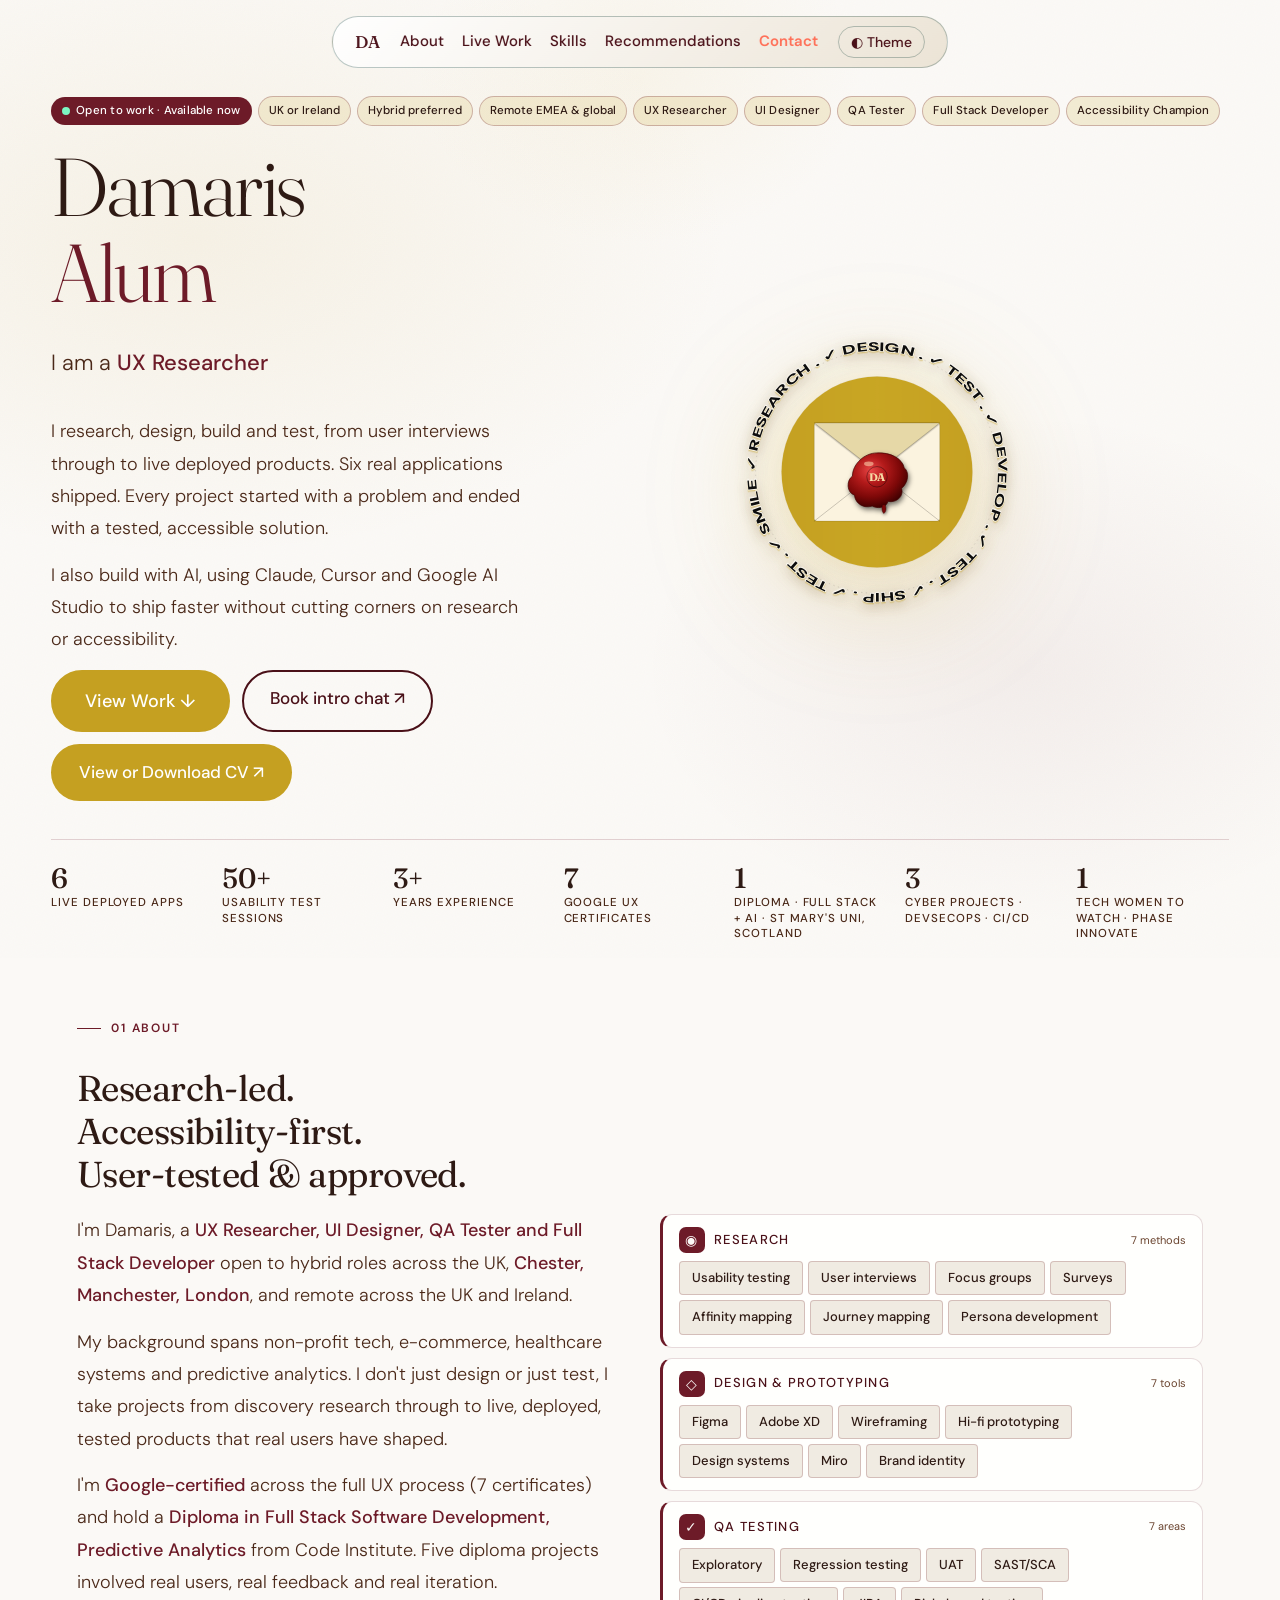
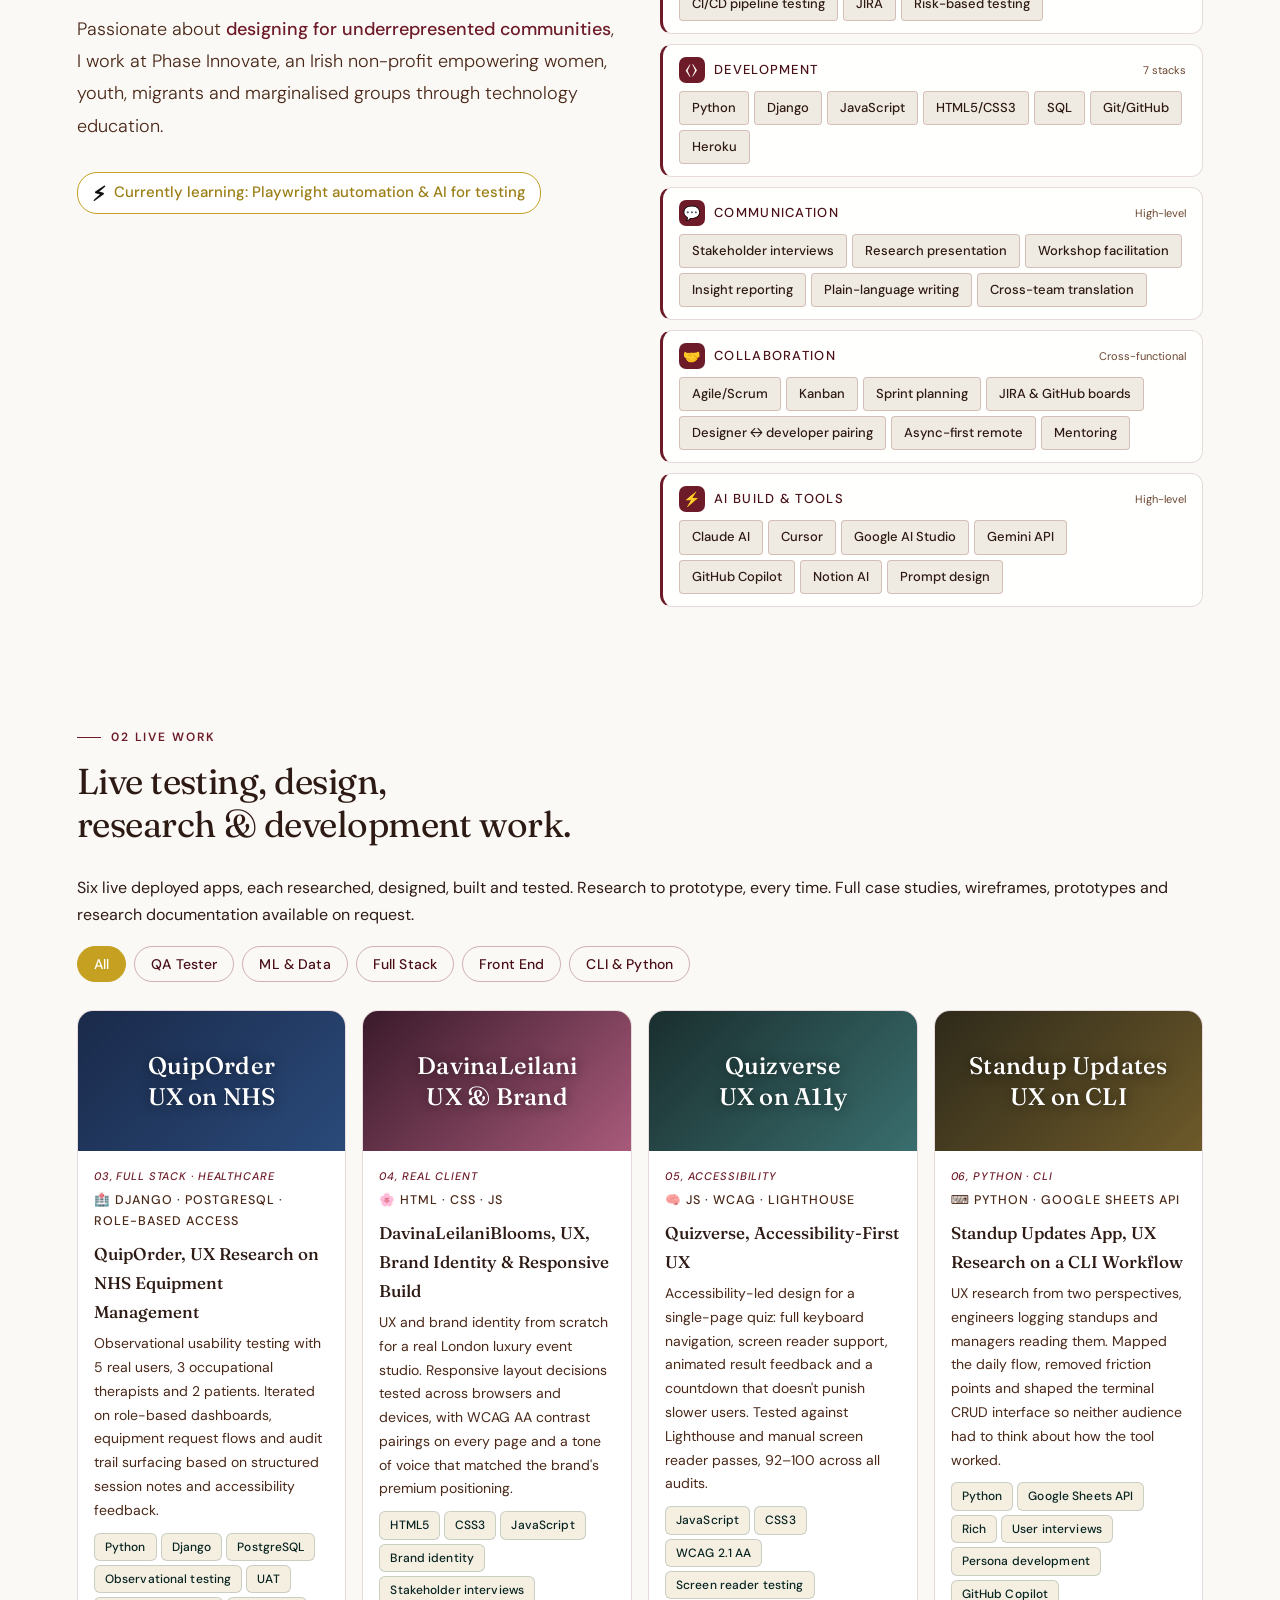
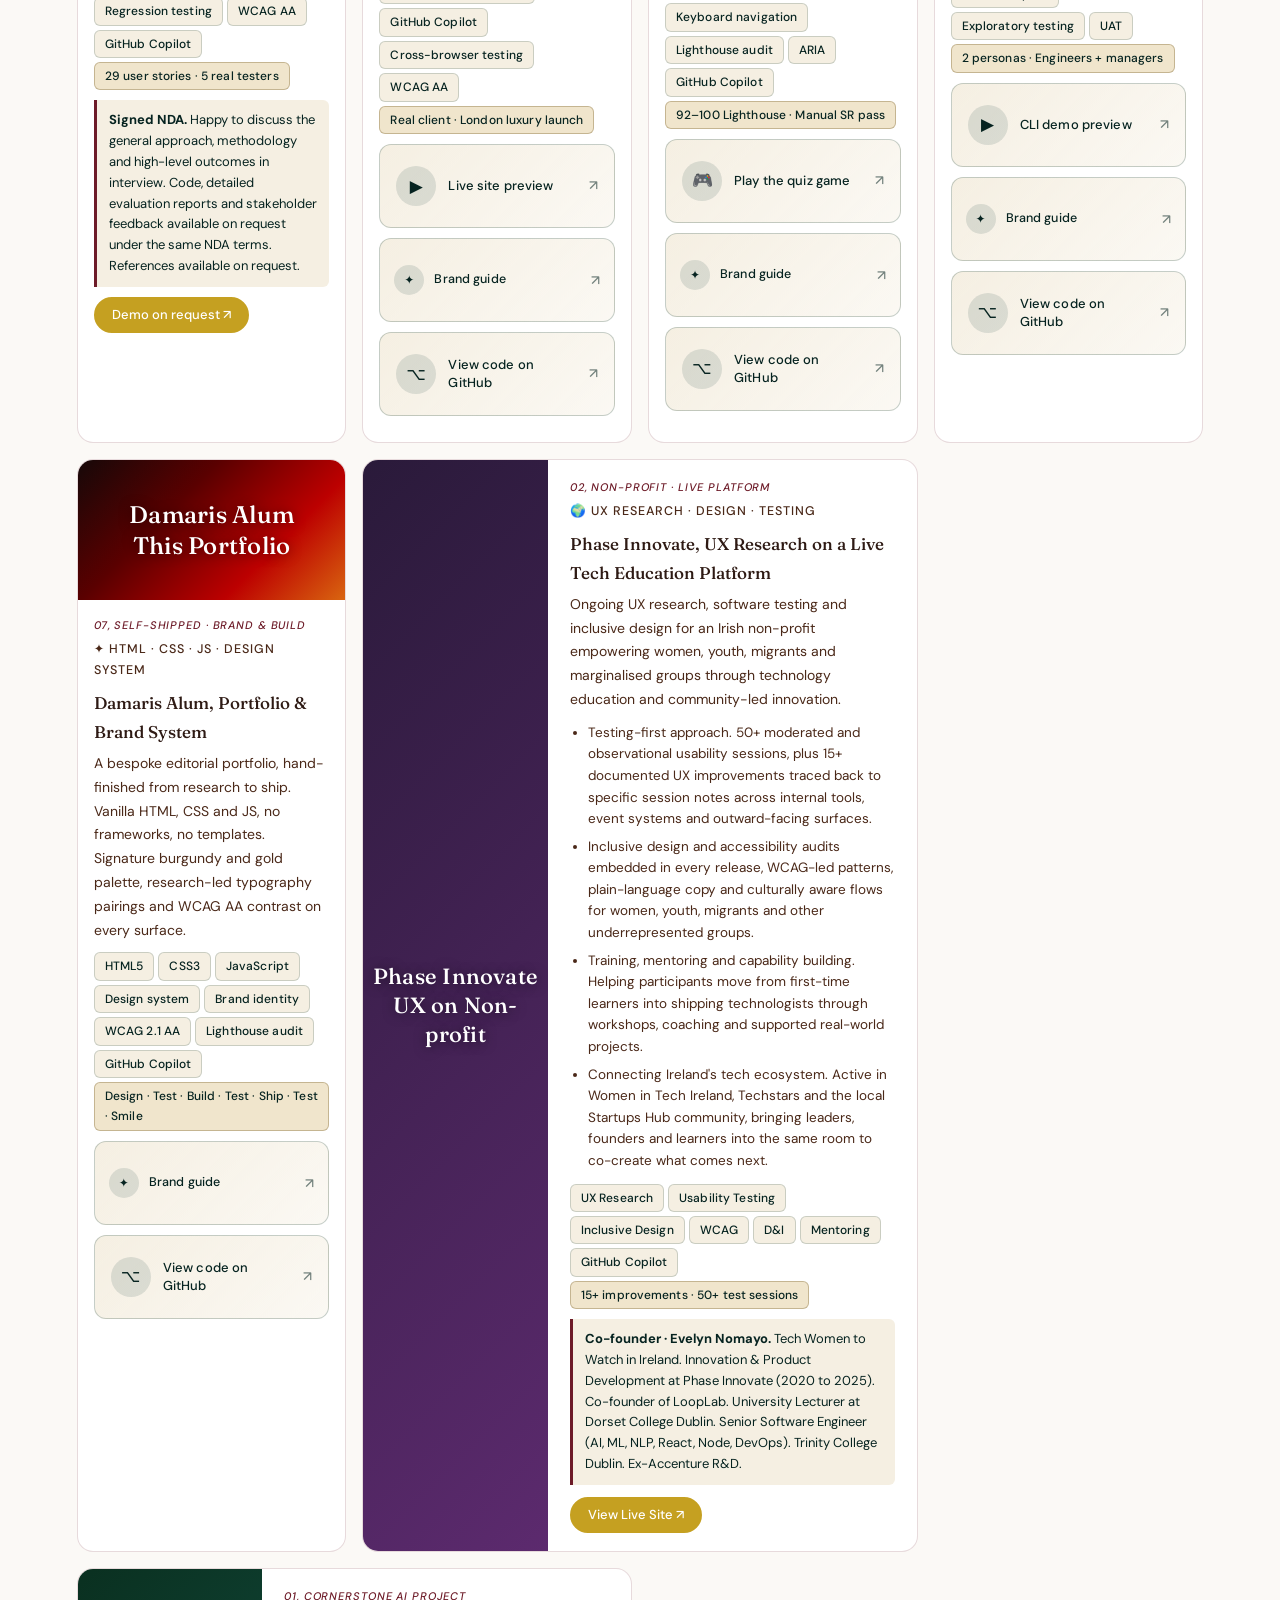
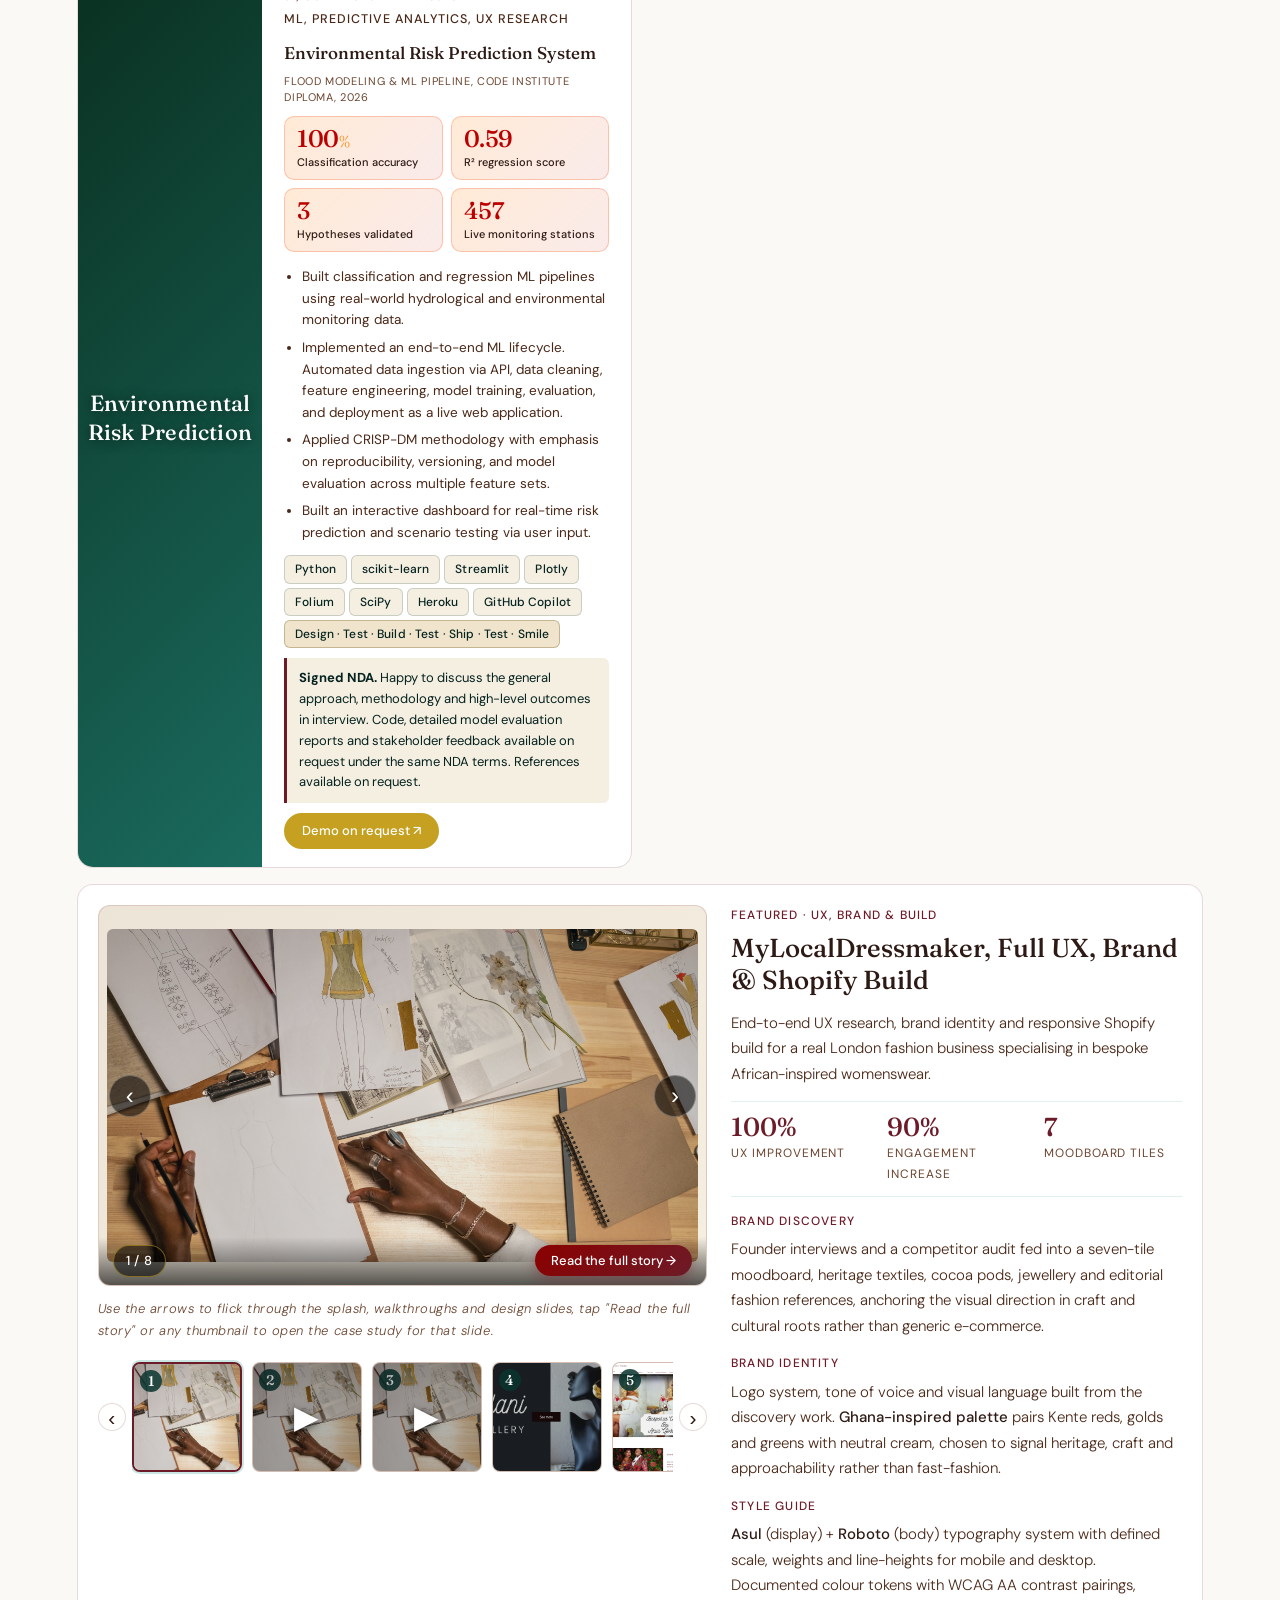
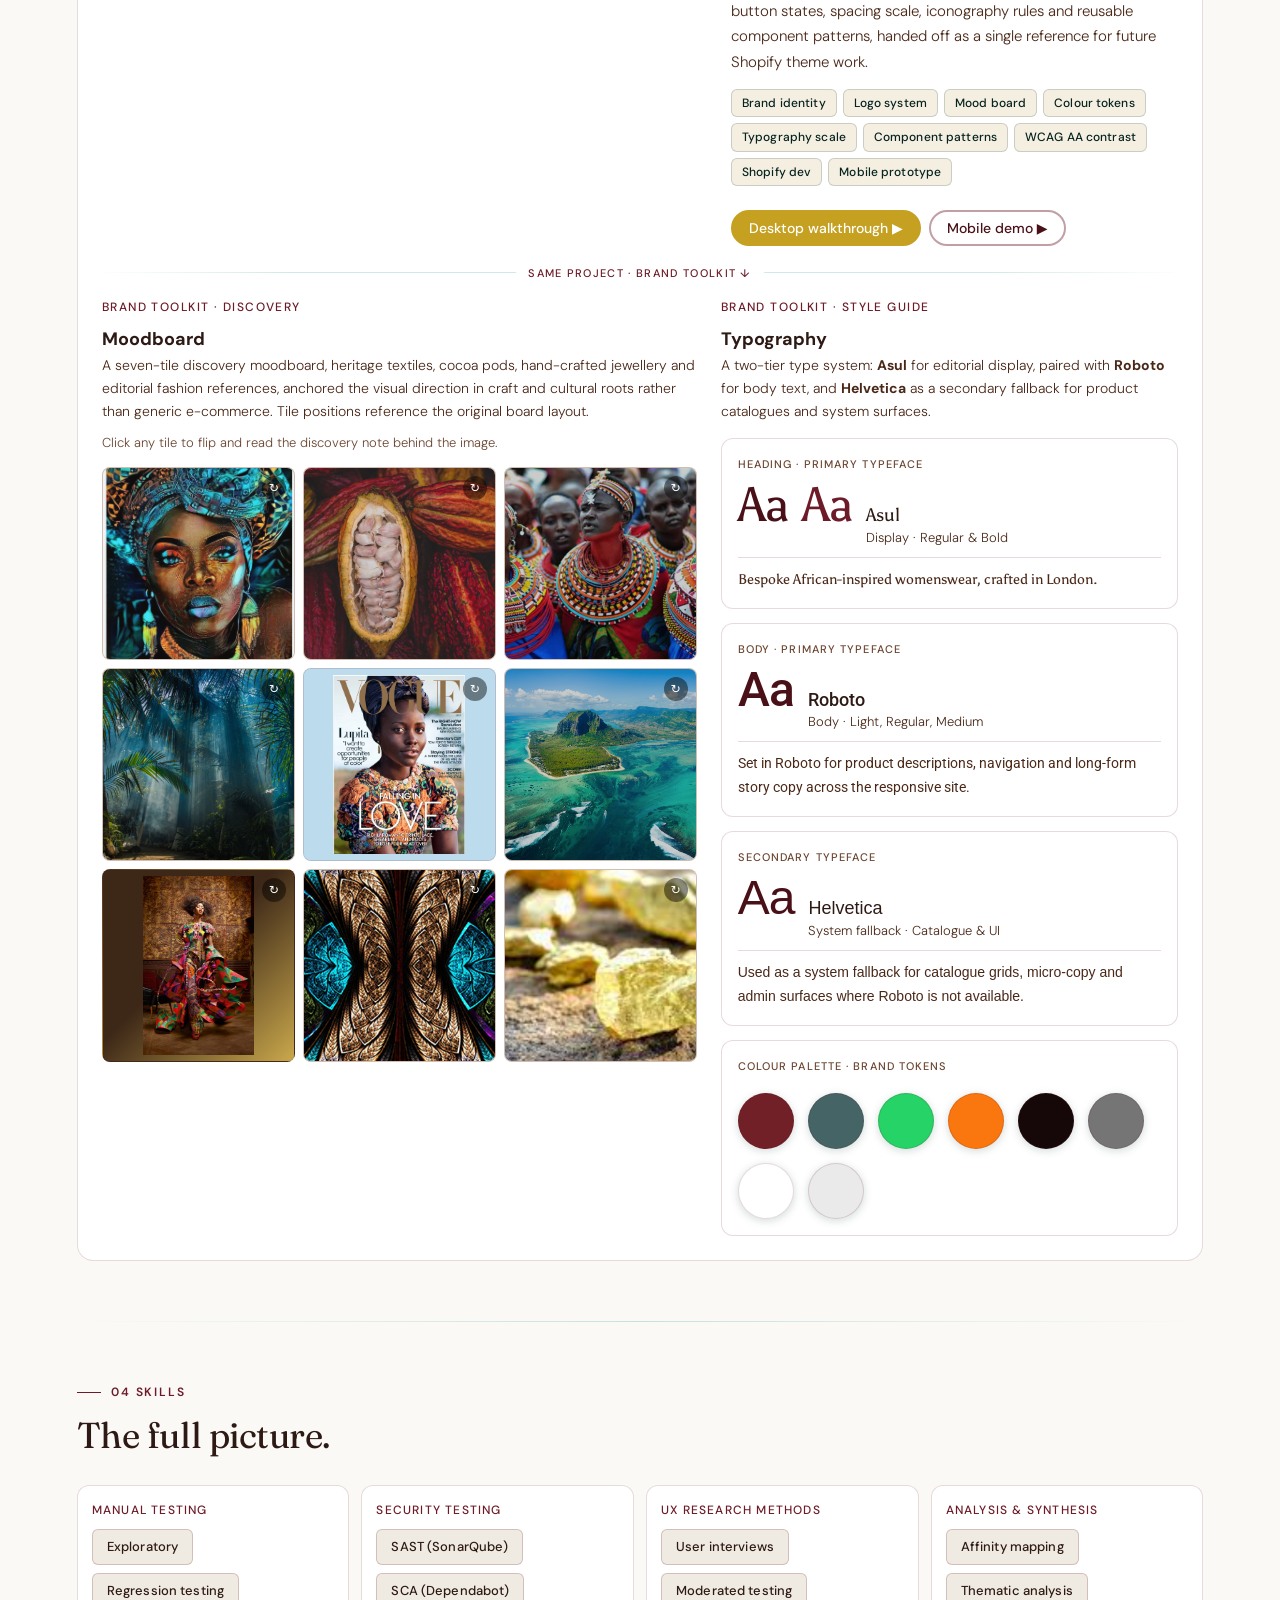
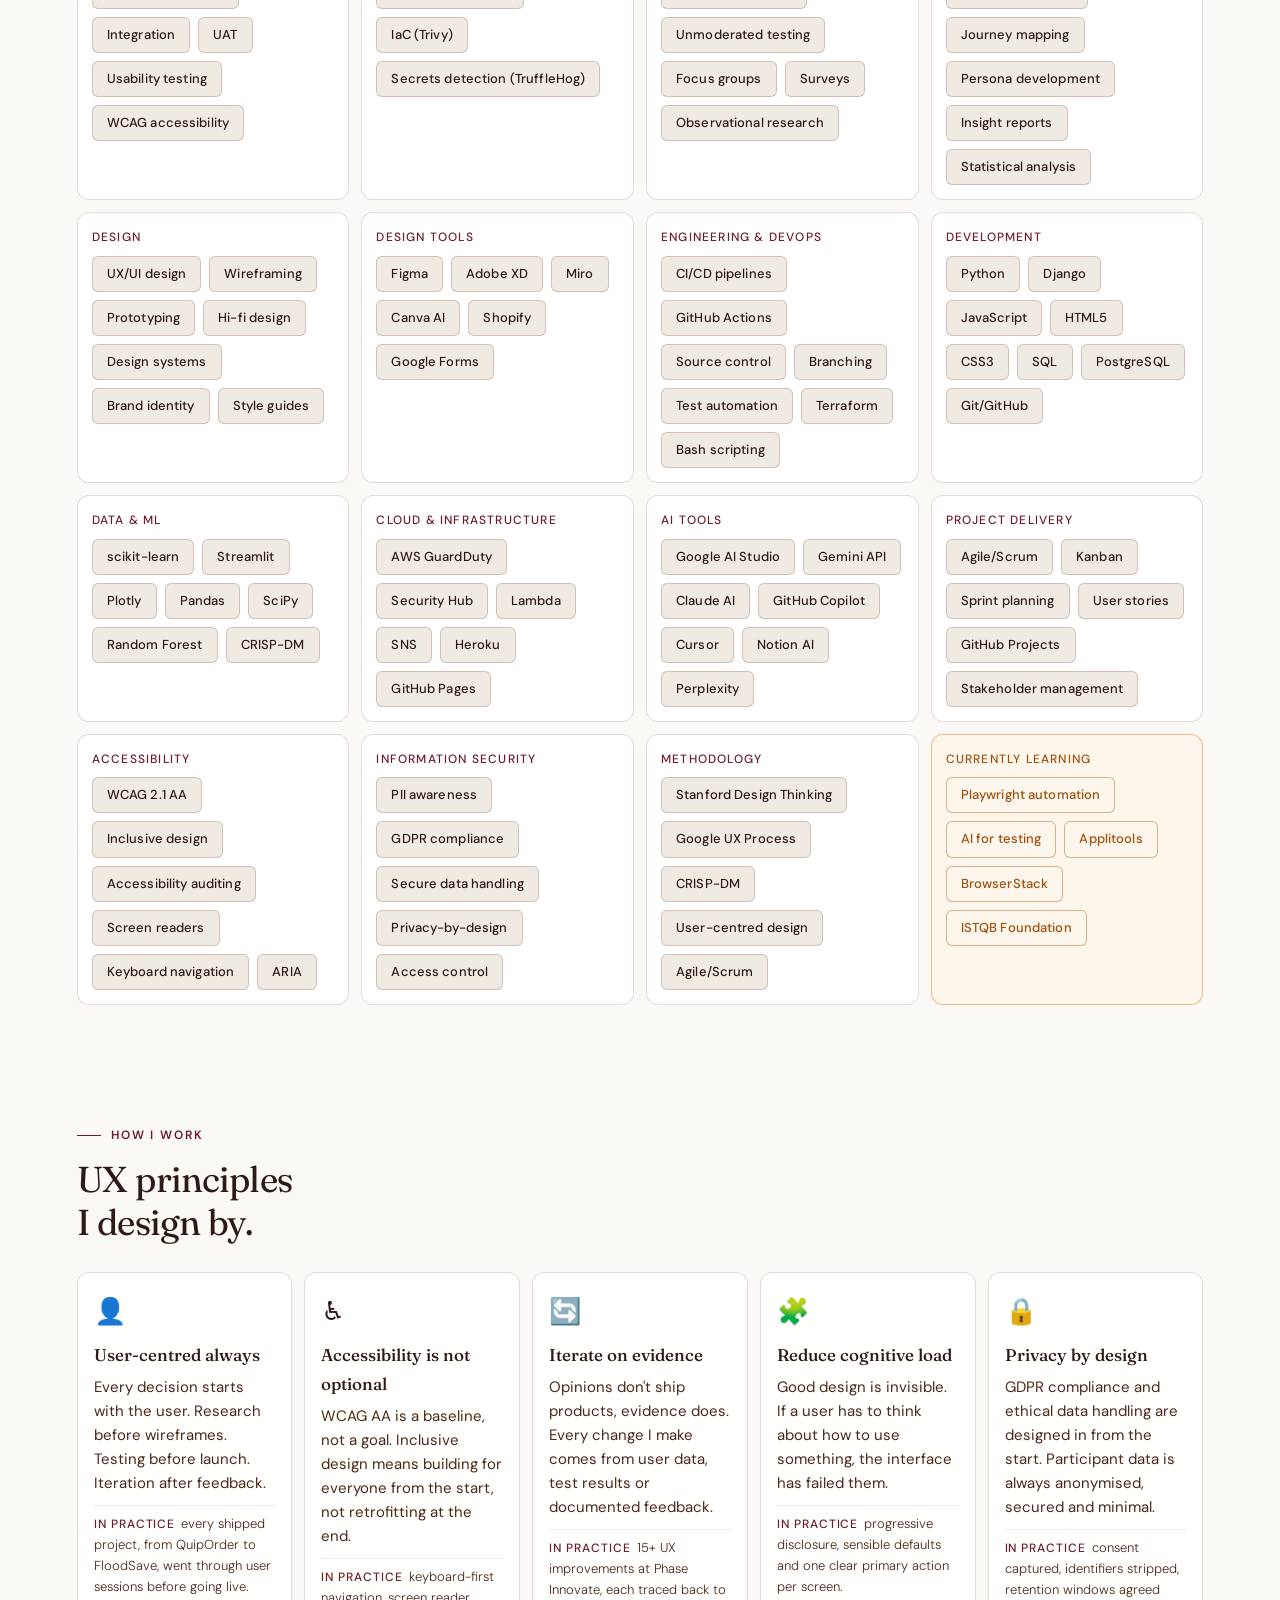
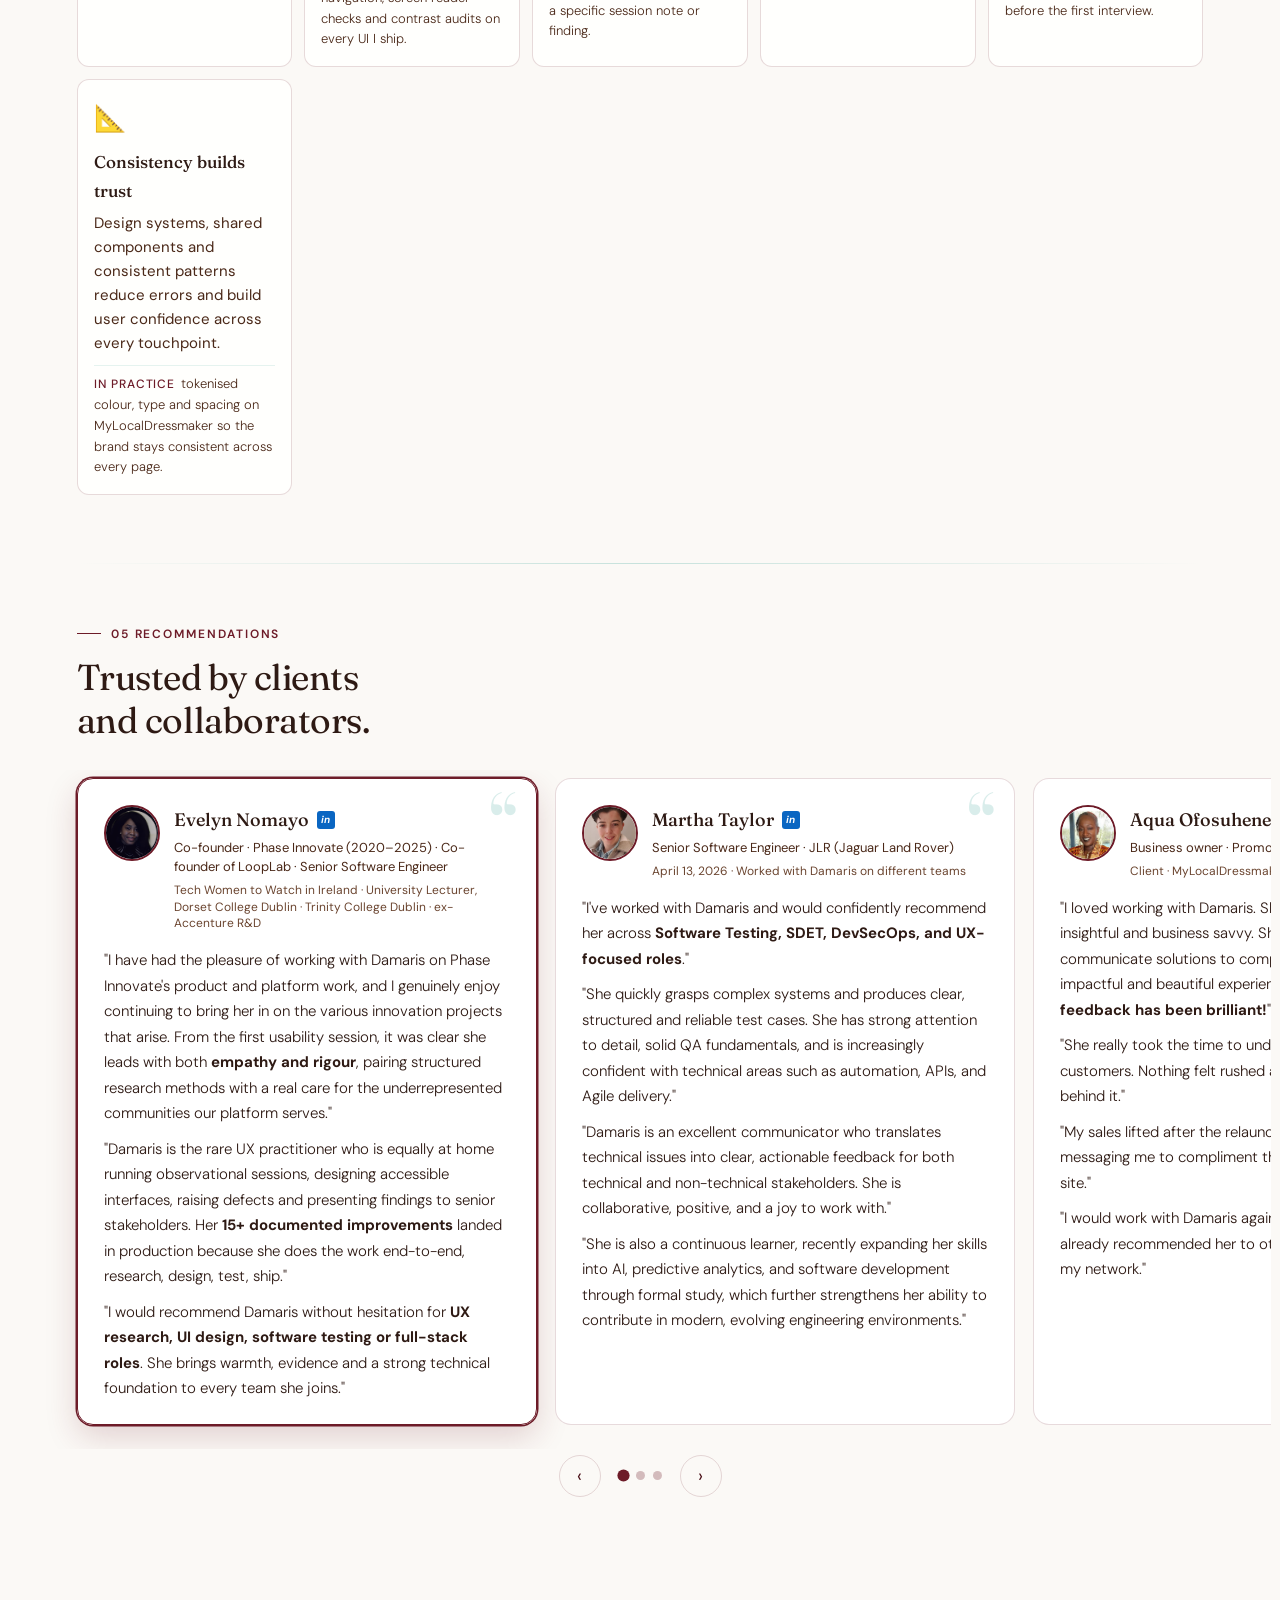
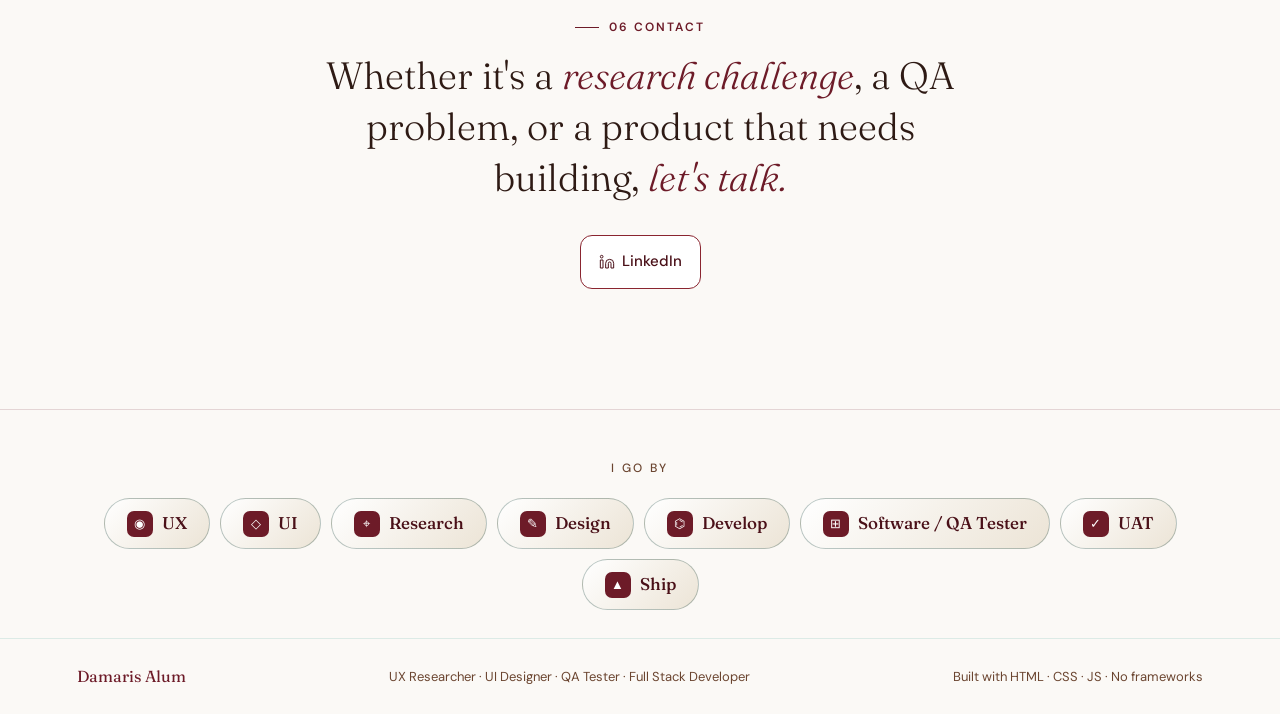
==== index.html @ 49f8a7f3 "Bigger brand disc + envelope, Great Vibes 'Welcome', 10s hold open - Brand disc bumped 118→140; inne" ====
<!DOCTYPE html>
<html lang="en" data-theme="light">
<head>
<meta charset="UTF-8">
<meta name="viewport" content="width=device-width, initial-scale=1.0">
<title>Damaris Alum, UX Researcher · UI Designer · QA Tester · Full Stack Developer</title>
<meta name="description" content="Damaris Alum, UX Researcher, UI Designer, QA Tester and Full Stack Developer. Six live deployed applications. Google UX certified. Code Institute Diploma.">
<link rel="preconnect" href="https://fonts.googleapis.com">
<link href="https://fonts.googleapis.com/css2?family=Fraunces:ital,opsz,wght@0,9..144,300;0,9..144,500;1,9..144,300&family=DM+Sans:wght@300;400;500&family=Asul:wght@400;700&family=Roboto:wght@300;400;500&family=Great+Vibes&display=swap" rel="stylesheet">
<link rel="stylesheet" href="styles.css">
</head>
<body>

<!-- SKIP LINK (WCAG 2.4.1 Bypass Blocks) -->
<a href="#main-content" class="skip-link">Skip to main content</a>

<!-- NAV -->
<nav role="navigation" aria-label="Main navigation" id="nav">
  <a href="#hero" class="nav-logo" aria-label="Damaris Alum home">DA</a>
  <div class="nav-links">
    <a href="#about">About</a>
    <a href="#ux-work">Live Work</a>
    <a href="#skills">Skills</a>
    <a href="#recommendations">Recommendations</a>
    <a href="#contact">Contact</a>
  </div>
  <button class="theme-btn" type="button" id="themeToggle" onclick="toggleTheme()" aria-label="Toggle light and dark mode" aria-pressed="false">◐ Theme</button>
</nav>

<!-- MAIN -->
<main id="main-content">

<!-- HERO -->
<section aria-labelledby="hero-heading" class="hero" id="hero">
  <div class="mesh" aria-hidden="true"></div>
  <div class="grain" aria-hidden="true"></div>
  <div class="hero-inner">
    <div class="hero-availability" role="list" aria-label="Availability, location and roles">
      <span class="hero-avail-pill" role="listitem"><span class="hero-avail-dot" aria-hidden="true"></span>Open to work · Available now</span>
      <span class="hero-avail-loc" role="listitem">UK or Ireland</span>
      <span class="hero-avail-loc" role="listitem">Hybrid preferred</span>
      <span class="hero-avail-loc" role="listitem">Remote EMEA &amp; global</span>
      <span class="hero-role-tag" role="listitem">UX Researcher</span>
      <span class="hero-role-tag" role="listitem">UI Designer</span>
      <span class="hero-role-tag" role="listitem">QA Tester</span>
      <span class="hero-role-tag" role="listitem">Full Stack Developer</span>
      <span class="hero-role-tag" role="listitem">Accessibility Champion</span>
    </div>
    <div class="hero-text">
      <h1 class="hero-name" id="hero-heading">Damaris<br><span>Alum</span></h1>
      <p class="hero-roles" aria-live="polite">I am a <span class="role-word" id="roleWord" aria-label="UX Researcher">UX Researcher</span></p>
      <p class="hero-bio">I research, design, build and test, from user interviews through to live deployed products. Six real applications shipped. Every project started with a problem and ended with a tested, accessible solution.</p>
      <p class="hero-bio hero-bio-ai">I also build with AI, using Claude, Cursor and Google AI Studio to ship faster without cutting corners on research or accessibility.</p>
      <div class="hero-btns">
        <a href="#ux-work" class="btn-primary btn-primary-lg">View Work ↓</a>
        <a href="https://www.linkedin.com/in/damaris-alum/" target="_blank" rel="noopener noreferrer" class="btn-ghost" aria-label="Book intro chat via LinkedIn, opens in new tab">Book intro chat ↗</a>
        <a href="https://alumsdesigns.github.io/damaris-portfolio/cvs.html" class="btn-primary">View or Download CV ↗</a>
      </div>
    </div>
    <div class="hero-visual" aria-hidden="true">
      <svg viewBox="0 0 440 440" class="hero-monogram" role="img">
        <title>Damaris Alum brand monogram, research, design, test, develop, test, ship, test, smile, research, design</title>
        <defs>
          <radialGradient id="brandGradient" cx="40%" cy="40%" r="65%">
            <stop offset="0%" stop-color="#d11a1a"/>
            <stop offset="65%" stop-color="#bc0000"/>
            <stop offset="100%" stop-color="#8a0000"/>
          </radialGradient>
          <radialGradient id="brandGradientLight" cx="40%" cy="40%" r="70%">
            <stop offset="0%" stop-color="#2a2a2a"/>
            <stop offset="55%" stop-color="#0d0d0d"/>
            <stop offset="100%" stop-color="#000000"/>
          </radialGradient>
          <linearGradient id="kenyaGradient" x1="0%" y1="0%" x2="100%" y2="0%">
            <stop offset="0%" stop-color="#0d0d0d"/>
            <stop offset="22%" stop-color="#bc0000"/>
            <stop offset="48%" stop-color="#ff8c1a"/>
            <stop offset="72%" stop-color="#d96510"/>
            <stop offset="100%" stop-color="#0d0d0d"/>
          </linearGradient>
          <linearGradient id="brandShimmer" x1="0%" y1="0%" x2="100%" y2="0%">
            <stop offset="0%" stop-color="rgba(255,255,255,0)"/>
            <stop offset="50%" stop-color="rgba(255,255,255,0.32)"/>
            <stop offset="100%" stop-color="rgba(255,255,255,0)"/>
          </linearGradient>
          <radialGradient id="brandGlow" cx="50%" cy="50%" r="50%">
            <stop offset="0%" stop-color="rgba(255,236,94,0.55)"/>
            <stop offset="22%" stop-color="rgba(255,140,26,0.65)"/>
            <stop offset="48%" stop-color="rgba(255,94,58,0.45)"/>
            <stop offset="72%" stop-color="rgba(188,0,0,0.28)"/>
            <stop offset="100%" stop-color="rgba(74,16,24,0)"/>
          </radialGradient>
          <radialGradient id="brandGlowOuter" cx="50%" cy="50%" r="55%">
            <stop offset="50%" stop-color="rgba(255,140,26,0)"/>
            <stop offset="80%" stop-color="rgba(255,180,90,0.25)"/>
            <stop offset="100%" stop-color="rgba(255,236,94,0)"/>
          </radialGradient>
          <radialGradient id="waxMelted" cx="38%" cy="32%" r="70%">
            <stop offset="0%" stop-color="#e84545"/>
            <stop offset="35%" stop-color="#b21a1a"/>
            <stop offset="70%" stop-color="#7d0808"/>
            <stop offset="100%" stop-color="#3d0000"/>
          </radialGradient>
          <radialGradient id="brandGlowLight" cx="50%" cy="50%" r="50%">
            <stop offset="0%" stop-color="rgba(197,160,33,0.22)"/>
            <stop offset="55%" stop-color="rgba(226,200,124,0.14)"/>
            <stop offset="100%" stop-color="rgba(251,249,246,0)"/>
          </radialGradient>
          <path id="processArc" d="M 220 220 m -178 0 a 178 178 0 1 1 356 0 a 178 178 0 1 1 -356 0" fill="none"/>
        </defs>
        <circle cx="220" cy="220" r="215" fill="url(#brandGlowOuter)" class="hero-brand-glow-outer"/>
        <circle cx="220" cy="220" r="210" fill="url(#brandGlow)" class="hero-brand-glow"/>
        <circle cx="220" cy="220" r="178" fill="none" stroke="rgba(13,13,13,0.3)" stroke-width="0.6" stroke-dasharray="2 5"/>
        <circle cx="220" cy="220" r="140" fill="none" stroke="rgba(13,13,13,0.14)" stroke-width="0.5"/>
        <g class="hero-process-ring">
          <text class="hero-process-text" textLength="1108" lengthAdjust="spacingAndGlyphs"><textPath href="#processArc" startOffset="0">✓ RESEARCH . ✓ DESIGN . ✓ TEST . ✓ DEVELOP . ✓ TEST . ✓ SHIP . ✓ TEST . ✓ SMILE</textPath></text>
        </g>
        <g class="hero-brand-disk">
          <circle cx="220" cy="220" r="140" fill="url(#brandGradient)" class="hero-brand-base"/>
          <circle cx="220" cy="220" r="92" fill="none" class="hero-brand-inner"/>
          <circle cx="220" cy="220" r="140" fill="url(#brandShimmer)" class="hero-brand-shimmer"/>
        </g>
        <g class="hero-envelope" id="heroEnvelope" role="img" aria-label="Sealed envelope with red wax DA stamp, hover to open" tabindex="0">
          <rect class="env-back" x="128" y="148" width="184" height="144" rx="4"/>
          <g class="env-letter">
            <rect class="env-paper" x="128" y="148" width="184" height="144" rx="3"/>
            <text class="env-welcome" x="220" y="262" text-anchor="middle">Welcome</text>
          </g>
          <line class="env-fold" x1="128" y1="292" x2="220" y2="220"/>
          <line class="env-fold" x1="312" y1="292" x2="220" y2="220"/>
          <g class="env-flap">
            <path class="env-flap-shape" d="M 128 148 L 312 148 L 220 220 Z"/>
          </g>
          <g class="env-seal">
            <path class="seal-blob" d="M 220 192
              C 240 191, 257 200, 260 214
              C 268 220, 266 236, 256 244
              C 260 256, 248 266, 236 263
              C 234 273, 220 274, 213 270
              C 200 274, 188 266, 187 254
              C 175 250, 175 232, 184 226
              C 184 208, 202 192, 220 192 Z"/>
            <circle class="seal-inner" cx="220" cy="227" r="15" fill="none"/>
            <text class="seal-text" x="220" y="233" text-anchor="middle">DA</text>
            <ellipse class="seal-highlight" cx="208" cy="208" rx="7" ry="3.5"/>
            <path class="seal-drip" d="M 232 268 Q 235 277 230 281 Q 226 277 228 268 Z"/>
          </g>
        </g>
      </svg>
    </div>
    <div class="hero-stats" aria-label="Key statistics">
      <div><div class="stat-num" aria-label="6">6</div><div class="stat-label">Live deployed apps</div></div>
      <div><div class="stat-num" aria-label="50 plus">50+</div><div class="stat-label">Usability test sessions</div></div>
      <div><div class="stat-num" aria-label="3 plus years">3+</div><div class="stat-label">Years experience</div></div>
      <div><div class="stat-num" aria-label="7">7</div><div class="stat-label">Google UX certificates</div></div>
      <div><div class="stat-num" aria-label="1">1</div><div class="stat-label">Diploma · Full Stack + AI · St Mary's Uni, Scotland</div></div>
      <div><div class="stat-num" aria-label="3">3</div><div class="stat-label">Cyber projects · DevSecOps · CI/CD</div></div>
      <div><div class="stat-num" aria-label="1">1</div><div class="stat-label">Tech Women to Watch · Phase Innovate</div></div>
    </div>
  </div>
</section>

<div class="section-divider" role="separator"></div>

<!-- ABOUT -->
<section aria-labelledby="about-heading" id="about">
  <div class="section-eyebrow" aria-hidden="true">01 About</div>
  <h2 class="section-title" id="about-heading">Research-led.<br>Accessibility-first.<br>User-tested &amp; approved.</h2>
  <div class="about-grid">
    <div class="about-text">
      <p>I'm Damaris, a <strong>UX Researcher, UI Designer, QA Tester and Full Stack Developer</strong> open to hybrid roles across the UK, <strong>Chester, Manchester, London</strong>, and remote across the UK and Ireland.</p>
      <p>My background spans non-profit tech, e-commerce, healthcare systems and predictive analytics. I don't just design or just test, I take projects from discovery research through to live, deployed, tested products that real users have shaped.</p>
      <p>I'm <strong>Google-certified</strong> across the full UX process (7 certificates) and hold a <strong>Diploma in Full Stack Software Development, Predictive Analytics</strong> from Code Institute. Five diploma projects involved real users, real feedback and real iteration.</p>
      <p>Passionate about <strong>designing for underrepresented communities</strong>, I work at Phase Innovate, an Irish non-profit empowering women, youth, migrants and marginalised groups through technology education.</p>
      <div class="learning-badge" aria-label="Currently learning Playwright automation and AI for testing"><span class="learning-bolt" aria-hidden="true">⚡︎</span> Currently learning: Playwright automation &amp; AI for testing</div>
    </div>
    <div class="skills-grid" aria-label="Core skill areas">
      <div class="skill-row">
        <div class="skill-cat"><span class="skill-cat-icon" aria-hidden="true">◉</span>Research<span class="skill-cat-count">7 methods</span></div>
        <div class="skill-tags">
          <span class="stag">Usability testing</span><span class="stag">User interviews</span><span class="stag">Focus groups</span><span class="stag">Surveys</span><span class="stag">Affinity mapping</span><span class="stag">Journey mapping</span><span class="stag">Persona development</span>
        </div>
      </div>
      <div class="skill-row">
        <div class="skill-cat"><span class="skill-cat-icon" aria-hidden="true">◇</span>Design &amp; Prototyping<span class="skill-cat-count">7 tools</span></div>
        <div class="skill-tags">
          <span class="stag">Figma</span><span class="stag">Adobe XD</span><span class="stag">Wireframing</span><span class="stag">Hi-fi prototyping</span><span class="stag">Design systems</span><span class="stag">Miro</span><span class="stag">Brand identity</span>
        </div>
      </div>
      <div class="skill-row">
        <div class="skill-cat"><span class="skill-cat-icon" aria-hidden="true">✓</span>QA Testing<span class="skill-cat-count">7 areas</span></div>
        <div class="skill-tags">
          <span class="stag">Exploratory</span><span class="stag">Regression testing</span><span class="stag">UAT</span><span class="stag">SAST/SCA</span><span class="stag">CI/CD pipeline testing</span><span class="stag">JIRA</span><span class="stag">Risk-based testing</span>
        </div>
      </div>
      <div class="skill-row">
        <div class="skill-cat"><span class="skill-cat-icon" aria-hidden="true">⟨⟩</span>Development<span class="skill-cat-count">7 stacks</span></div>
        <div class="skill-tags">
          <span class="stag">Python</span><span class="stag">Django</span><span class="stag">JavaScript</span><span class="stag">HTML5/CSS3</span><span class="stag">SQL</span><span class="stag">Git/GitHub</span><span class="stag">Heroku</span>
        </div>
      </div>
      <div class="skill-row">
        <div class="skill-cat"><span class="skill-cat-icon" aria-hidden="true">💬</span>Communication<span class="skill-cat-count">High-level</span></div>
        <div class="skill-tags">
          <span class="stag">Stakeholder interviews</span><span class="stag">Research presentation</span><span class="stag">Workshop facilitation</span><span class="stag">Insight reporting</span><span class="stag">Plain-language writing</span><span class="stag">Cross-team translation</span>
        </div>
      </div>
      <div class="skill-row">
        <div class="skill-cat"><span class="skill-cat-icon" aria-hidden="true">🤝</span>Collaboration<span class="skill-cat-count">Cross-functional</span></div>
        <div class="skill-tags">
          <span class="stag">Agile/Scrum</span><span class="stag">Kanban</span><span class="stag">Sprint planning</span><span class="stag">JIRA &amp; GitHub boards</span><span class="stag">Designer ↔ developer pairing</span><span class="stag">Async-first remote</span><span class="stag">Mentoring</span>
        </div>
      </div>
      <div class="skill-row">
        <div class="skill-cat"><span class="skill-cat-icon" aria-hidden="true">⚡</span>AI Build &amp; Tools<span class="skill-cat-count">High-level</span></div>
        <div class="skill-tags">
          <span class="stag">Claude AI</span><span class="stag">Cursor</span><span class="stag">Google AI Studio</span><span class="stag">Gemini API</span><span class="stag">GitHub Copilot</span><span class="stag">Notion AI</span><span class="stag">Prompt design</span>
        </div>
      </div>
    </div>
  </div>
</section>

<div class="section-divider" role="separator"></div>


<!-- LIVE WORK (formerly Projects + UX Work) -->
<section aria-labelledby="ux-heading" id="ux-work">
  <div class="section-eyebrow" aria-hidden="true">02 Live work</div>
  <h2 class="section-title" id="ux-heading">Live testing, design,<br>research &amp; development work.</h2>
  <p style="font-size:16px;color:var(--text);margin-bottom:18px;font-weight:400">Six live deployed apps, each researched, designed, built and tested. Research to prototype, every time. Full case studies, wireframes, prototypes and research documentation available on request.</p>

  <div class="filter-bar" role="tablist" aria-label="Filter work by type">
    <button class="filter-btn active" type="button" role="tab" onclick="filterCards('all',this)" aria-selected="true" aria-pressed="true">All</button>
    <button class="filter-btn" type="button" role="tab" onclick="filterCards('qa',this)" aria-selected="false" aria-pressed="false">QA Tester</button>
    <button class="filter-btn" type="button" role="tab" onclick="filterCards('ml',this)" aria-selected="false" aria-pressed="false">ML &amp; Data</button>
    <button class="filter-btn" type="button" role="tab" onclick="filterCards('fullstack',this)" aria-selected="false" aria-pressed="false">Full Stack</button>
    <button class="filter-btn" type="button" role="tab" onclick="filterCards('frontend',this)" aria-selected="false" aria-pressed="false">Front End</button>
    <button class="filter-btn" type="button" role="tab" onclick="filterCards('cli',this)" aria-selected="false" aria-pressed="false">CLI &amp; Python</button>
  </div>

  <div class="ux-grid">

    <!-- HIDDEN FOR NOW (Alumnus Steakhouse + La Mode case studies), restore by removing this comment block
    <article class="ux-card animate-card">
      <div class="ux-card-img" style="background:linear-gradient(135deg,#1a0a05,#5c2d1a)" aria-label="Alumnus Steakhouse App case study preview">The Alumnus<br>Steakhouse App</div>
      <div class="ux-card-body">
        <h3 class="ux-card-title">The Alumnus Steakhouse App</h3>
        <p class="ux-card-desc">Full Google UX Design case study. User interviews, personas, empathy maps, paper wireframes, digital wireframes, low-fi prototype, usability testing, high-fidelity Figma prototype with iteration.</p>
        <div class="method-pills" aria-label="Research methods used">
          <span class="method-pill">User interviews</span><span class="method-pill">Personas</span><span class="method-pill">Paper wireframes</span><span class="method-pill">Hi-fi Figma</span><span class="method-pill">Usability testing</span>
        </div>
        <a href="https://alumdamaris6.wixsite.com/dalum-projects/portfolio" target="_blank" rel="noopener noreferrer" class="link-btn link-live" style="font-size:13px">View Case Study ↗</a>
      </div>
    </article>

    <article class="ux-card animate-card">
      <div class="ux-card-img" style="background:linear-gradient(135deg,#0a1a2e,#1a3a5c)" aria-label="La Mode Fashion App case study preview">La Mode<br>Fashion App</div>
      <div class="ux-card-body">
        <h3 class="ux-card-title">La Mode Fashion Responsive App</h3>
        <p class="ux-card-desc">Multi-device responsive fashion app. Full research process: personas, journey maps, multi-device wireframes to hi-fi prototype across mobile, tablet and desktop.</p>
        <div class="method-pills">
          <span class="method-pill">Journey mapping</span><span class="method-pill">Multi-device</span><span class="method-pill">Adobe XD</span><span class="method-pill">Prototype video</span>
        </div>
        <a href="https://alumdamaris6.wixsite.com/dalum-projects/portfolio" target="_blank" rel="noopener noreferrer" class="link-btn link-live" style="font-size:13px">View Case Study ↗</a>
      </div>
    </article>
    -->


    <article class="ux-card animate-card" data-cat="fullstack qa" style="--card-accent:#2a4a7a">
      <div class="ux-card-img" style="background:linear-gradient(135deg,#1a2a4a,#2a4a7a);color:#fff;font-weight:500;font-style:normal;text-shadow:0 1px 12px rgba(0,0,0,0.55);letter-spacing:0.01em" aria-label="QuipOrder NHS UX research on healthcare workflow">QuipOrder<br>UX on NHS</div>
      <div class="ux-card-body">
        <div class="card-num" aria-hidden="true" style="font-size:11px;color:var(--teal);text-transform:uppercase;letter-spacing:0.08em;font-weight:500;margin-bottom:4px">03, Full Stack · Healthcare</div>
        <div class="card-category" style="font-size:12.5px;color:var(--text-muted);margin-bottom:8px">🏥 Django · PostgreSQL · Role-Based Access</div>
        <h3 class="ux-card-title">QuipOrder, UX Research on NHS Equipment Management</h3>
        <p class="ux-card-desc">Observational usability testing with 5 real users, 3 occupational therapists and 2 patients. Iterated on role-based dashboards, equipment request flows and audit trail surfacing based on structured session notes and accessibility feedback.</p>
        <div class="tag-row" style="margin-bottom:10px">
          <span class="tech-tag">Python</span><span class="tech-tag">Django</span><span class="tech-tag">PostgreSQL</span><span class="tech-tag">Observational testing</span><span class="tech-tag">UAT</span><span class="tech-tag">Regression testing</span><span class="tech-tag">WCAG AA</span><span class="tech-tag">GitHub Copilot</span>
          <span class="role-tag">29 user stories · 5 real testers</span>
        </div>
        <p class="stat-note" style="margin:10px 0;padding:10px 12px;border-left:3px solid var(--teal);background:#f5efe2;color:#062320;border-radius:0 6px 6px 0;font-size:13px;line-height:1.6;font-weight:400"><strong>Signed NDA.</strong> Happy to discuss the general approach, methodology and high-level outcomes in interview. Code, detailed evaluation reports and stakeholder feedback available on request under the same NDA terms. References available on request.</p>
        <div class="card-links">
          <a href="#contact" class="link-btn link-live" style="font-size:13px" aria-label="Request a demo of QuipOrder">Demo on request ↗</a>
        </div>
      </div>
    </article>

    <article class="ux-card animate-card" data-cat="frontend qa" style="--card-accent:#a85a7a">
      <div class="ux-card-img" style="background:linear-gradient(135deg,#3a1a2a,#a85a7a);color:#fff;font-weight:500;font-style:normal;text-shadow:0 1px 12px rgba(0,0,0,0.55);letter-spacing:0.01em" aria-label="DavinaLeilaniBlooms UX and brand identity">DavinaLeilani<br>UX &amp; Brand</div>
      <div class="ux-card-body">
        <div class="card-num" aria-hidden="true" style="font-size:11px;color:var(--teal);text-transform:uppercase;letter-spacing:0.08em;font-weight:500;margin-bottom:4px">04, Real Client</div>
        <div class="card-category" style="font-size:12.5px;color:var(--text-muted);margin-bottom:8px">🌸 HTML · CSS · JS</div>
        <h3 class="ux-card-title">DavinaLeilaniBlooms, UX, Brand Identity &amp; Responsive Build</h3>
        <p class="ux-card-desc">UX and brand identity from scratch for a real London luxury event studio. Responsive layout decisions tested across browsers and devices, with WCAG AA contrast pairings on every page and a tone of voice that matched the brand's premium positioning.</p>
        <div class="tag-row" style="margin-bottom:10px">
          <span class="tech-tag">HTML5</span><span class="tech-tag">CSS3</span><span class="tech-tag">JavaScript</span><span class="tech-tag">Brand identity</span><span class="tech-tag">Stakeholder interviews</span><span class="tech-tag">GitHub Copilot</span><span class="tech-tag">Cross-browser testing</span><span class="tech-tag">WCAG AA</span>
          <span class="role-tag">Real client · London luxury launch</span>
        </div>
        <div class="card-preview-row">
          <a href="https://alumsdesigns.github.io/davinaleilaniblooms/" target="_blank" rel="noopener noreferrer" class="card-preview" aria-label="Open DavinaLeilaniBlooms live site, opens in new tab">
            <span class="card-preview-icon" aria-hidden="true">▶</span>
            <span class="card-preview-caption">Live site preview</span>
            <span class="card-preview-arrow" aria-hidden="true">↗</span>
          </a>
          <button type="button" class="card-preview" data-brand-open="davinaleilani" aria-label="Open the brand guide for DavinaLeilaniBlooms">
            <span class="card-preview-icon" aria-hidden="true">✦</span>
            <span class="card-preview-caption">Brand guide</span>
            <span class="card-preview-arrow" aria-hidden="true">↗</span>
          </button>
          <a href="https://github.com/Alumsdesigns/davinaleilaniblooms" target="_blank" rel="noopener noreferrer" class="card-preview card-preview-gh" aria-label="View DavinaLeilaniBlooms code on GitHub, opens in new tab">
            <span class="card-preview-icon" aria-hidden="true">⌥</span>
            <span class="card-preview-caption">View code on GitHub</span>
            <span class="card-preview-arrow" aria-hidden="true">↗</span>
          </a>
        </div>
      </div>
    </article>

    <article class="ux-card animate-card" data-cat="frontend qa" style="--card-accent:#3a6e6e">
      <div class="ux-card-img" style="background:linear-gradient(135deg,#1a2e2e,#3a6e6e);color:#fff;font-weight:500;font-style:normal;text-shadow:0 1px 12px rgba(0,0,0,0.55);letter-spacing:0.01em" aria-label="Quizverse accessibility-first UX">Quizverse<br>UX on A11y</div>
      <div class="ux-card-body">
        <div class="card-num" aria-hidden="true" style="font-size:11px;color:var(--teal);text-transform:uppercase;letter-spacing:0.08em;font-weight:500;margin-bottom:4px">05, Accessibility</div>
        <div class="card-category" style="font-size:12.5px;color:var(--text-muted);margin-bottom:8px">🧠 JS · WCAG · Lighthouse</div>
        <h3 class="ux-card-title">Quizverse, Accessibility-First UX</h3>
        <p class="ux-card-desc">Accessibility-led design for a single-page quiz: full keyboard navigation, screen reader support, animated result feedback and a countdown that doesn't punish slower users. Tested against Lighthouse and manual screen reader passes, 92–100 across all audits.</p>
        <div class="tag-row" style="margin-bottom:10px">
          <span class="tech-tag">JavaScript</span><span class="tech-tag">CSS3</span><span class="tech-tag">WCAG 2.1 AA</span><span class="tech-tag">Screen reader testing</span><span class="tech-tag">Keyboard navigation</span><span class="tech-tag">Lighthouse audit</span><span class="tech-tag">ARIA</span><span class="tech-tag">GitHub Copilot</span>
          <span class="role-tag">92–100 Lighthouse · Manual SR pass</span>
        </div>
        <div class="card-preview-row">
          <a href="https://alumsdesigns.github.io/quizverse/" target="_blank" rel="noopener noreferrer" class="card-preview card-preview-game" aria-label="Play Quizverse, accessible single-page quiz, opens in new tab">
            <span class="card-preview-icon" aria-hidden="true">🎮</span>
            <span class="card-preview-caption">Play the quiz game</span>
            <span class="card-preview-arrow" aria-hidden="true">↗</span>
          </a>
          <button type="button" class="card-preview" data-brand-open="quizverse" aria-label="Open the proposed brand guide for Quizverse">
            <span class="card-preview-icon" aria-hidden="true">✦</span>
            <span class="card-preview-caption">Brand guide</span>
            <span class="card-preview-arrow" aria-hidden="true">↗</span>
          </button>
          <a href="https://github.com/Alumsdesigns/quizverse" target="_blank" rel="noopener noreferrer" class="card-preview card-preview-gh" aria-label="View Quizverse code on GitHub, opens in new tab">
            <span class="card-preview-icon" aria-hidden="true">⌥</span>
            <span class="card-preview-caption">View code on GitHub</span>
            <span class="card-preview-arrow" aria-hidden="true">↗</span>
          </a>
        </div>
      </div>
    </article>

    <article class="ux-card animate-card" data-cat="cli qa" style="--card-accent:#6e5a2a">
      <div class="ux-card-img" style="background:linear-gradient(135deg,#2e2a1a,#6e5a2a);color:#fff;font-weight:500;font-style:normal;text-shadow:0 1px 12px rgba(0,0,0,0.55);letter-spacing:0.01em" aria-label="Standup Updates App UX from two perspectives">Standup Updates<br>UX on CLI</div>
      <div class="ux-card-body">
        <div class="card-num" aria-hidden="true" style="font-size:11px;color:var(--teal);text-transform:uppercase;letter-spacing:0.08em;font-weight:500;margin-bottom:4px">06, Python · CLI</div>
        <div class="card-category" style="font-size:12.5px;color:var(--text-muted);margin-bottom:8px">⌨️ Python · Google Sheets API</div>
        <h3 class="ux-card-title">Standup Updates App, UX Research on a CLI Workflow</h3>
        <p class="ux-card-desc">UX research from two perspectives, engineers logging standups and managers reading them. Mapped the daily flow, removed friction points and shaped the terminal CRUD interface so neither audience had to think about how the tool worked.</p>
        <div class="tag-row" style="margin-bottom:10px">
          <span class="tech-tag">Python</span><span class="tech-tag">Google Sheets API</span><span class="tech-tag">Rich</span><span class="tech-tag">User interviews</span><span class="tech-tag">Persona development</span><span class="tech-tag">GitHub Copilot</span><span class="tech-tag">Exploratory testing</span><span class="tech-tag">UAT</span>
          <span class="role-tag">2 personas · Engineers + managers</span>
        </div>
        <div class="card-preview-row">
          <a href="https://standup-updates-app-5910da38655e.herokuapp.com/" target="_blank" rel="noopener noreferrer" class="card-preview card-preview-cli" aria-label="Open Standup Updates CLI app live demo, opens in new tab">
            <span class="card-preview-icon" aria-hidden="true">▶</span>
            <span class="card-preview-caption">CLI demo preview</span>
            <span class="card-preview-arrow" aria-hidden="true">↗</span>
          </a>
          <button type="button" class="card-preview" data-brand-open="standup" aria-label="Open the proposed brand guide for Standup Updates">
            <span class="card-preview-icon" aria-hidden="true">✦</span>
            <span class="card-preview-caption">Brand guide</span>
            <span class="card-preview-arrow" aria-hidden="true">↗</span>
          </button>
          <a href="https://github.com/Alumsdesigns/standup-updates-app" target="_blank" rel="noopener noreferrer" class="card-preview card-preview-gh" aria-label="View Standup Updates code on GitHub, opens in new tab">
            <span class="card-preview-icon" aria-hidden="true">⌥</span>
            <span class="card-preview-caption">View code on GitHub</span>
            <span class="card-preview-arrow" aria-hidden="true">↗</span>
          </a>
        </div>
      </div>
    </article>

    <article class="ux-card animate-card" data-cat="frontend qa" style="--card-accent:#bc0000">
      <div class="ux-card-img" style="background:linear-gradient(135deg,#160808,#5a0000,#bc0000 70%,#d96510);color:#fff;font-weight:500;font-style:normal;text-shadow:0 1px 12px rgba(0,0,0,0.55);letter-spacing:0.01em" aria-label="Damaris Alum portfolio, brand and build">Damaris Alum<br>This Portfolio</div>
      <div class="ux-card-body">
        <div class="card-num" aria-hidden="true" style="font-size:11px;color:var(--teal);text-transform:uppercase;letter-spacing:0.08em;font-weight:500;margin-bottom:4px">07, Self-shipped · Brand &amp; Build</div>
        <div class="card-category" style="font-size:12.5px;color:var(--text-muted);margin-bottom:8px">✦ HTML · CSS · JS · Design system</div>
        <h3 class="ux-card-title">Damaris Alum, Portfolio &amp; Brand System</h3>
        <p class="ux-card-desc">A bespoke editorial portfolio, hand-finished from research to ship. Vanilla HTML, CSS and JS, no frameworks, no templates. Signature burgundy and gold palette, research-led typography pairings and WCAG AA contrast on every surface.</p>
        <div class="tag-row" style="margin-bottom:10px">
          <span class="tech-tag">HTML5</span><span class="tech-tag">CSS3</span><span class="tech-tag">JavaScript</span><span class="tech-tag">Design system</span><span class="tech-tag">Brand identity</span><span class="tech-tag">WCAG 2.1 AA</span><span class="tech-tag">Lighthouse audit</span><span class="tech-tag">GitHub Copilot</span>
          <span class="role-tag">Design · Test · Build · Test · Ship · Test · Smile</span>
        </div>
        <div class="card-preview-row">
          <button type="button" class="card-preview" data-brand-open="portfolio" aria-label="Open the brand guide for this portfolio">
            <span class="card-preview-icon" aria-hidden="true">✦</span>
            <span class="card-preview-caption">Brand guide</span>
            <span class="card-preview-arrow" aria-hidden="true">↗</span>
          </button>
          <a href="https://github.com/Alumsdesigns/damaris-portfolio" target="_blank" rel="noopener noreferrer" class="card-preview card-preview-gh" aria-label="View portfolio code on GitHub, opens in new tab">
            <span class="card-preview-icon" aria-hidden="true">⌥</span>
            <span class="card-preview-caption">View code on GitHub</span>
            <span class="card-preview-arrow" aria-hidden="true">↗</span>
          </a>
        </div>
      </div>
    </article>

    <article class="ux-card ux-card-double animate-card" data-cat="fullstack qa" style="--card-accent:#5c2a6e">
      <div class="ux-card-img" style="background:linear-gradient(135deg,#2a1a3a,#5c2a6e);color:#fff;font-weight:500;font-style:normal;text-shadow:0 1px 12px rgba(0,0,0,0.55);letter-spacing:0.01em" aria-label="Phase Innovate UX research on tech education platform">Phase Innovate<br>UX on Non-profit</div>
      <div class="ux-card-body">
        <div class="card-num" aria-hidden="true" style="font-size:11px;color:var(--teal);text-transform:uppercase;letter-spacing:0.08em;font-weight:500;margin-bottom:4px">02, Non-profit · Live Platform</div>
        <div class="card-category" style="font-size:12.5px;color:var(--text-muted);margin-bottom:8px">🌍 UX Research · Design · Testing</div>
        <h3 class="ux-card-title">Phase Innovate, UX Research on a Live Tech Education Platform</h3>
        <p class="ux-card-desc">Ongoing UX research, software testing and inclusive design for an Irish non-profit empowering women, youth, migrants and marginalised groups through technology education and community-led innovation.</p>
        <ul style="font-size:13.5px;color:var(--text-muted);line-height:1.6;margin:0 0 12px 18px;padding:0">
          <li style="margin-bottom:6px">Testing-first approach. 50+ moderated and observational usability sessions, plus 15+ documented UX improvements traced back to specific session notes across internal tools, event systems and outward-facing surfaces.</li>
          <li style="margin-bottom:6px">Inclusive design and accessibility audits embedded in every release, WCAG-led patterns, plain-language copy and culturally aware flows for women, youth, migrants and other underrepresented groups.</li>
          <li style="margin-bottom:6px">Training, mentoring and capability building. Helping participants move from first-time learners into shipping technologists through workshops, coaching and supported real-world projects.</li>
          <li>Connecting Ireland's tech ecosystem. Active in Women in Tech Ireland, Techstars and the local Startups Hub community, bringing leaders, founders and learners into the same room to co-create what comes next.</li>
        </ul>
        <div class="tag-row" style="margin-bottom:10px">
          <span class="tech-tag">UX Research</span><span class="tech-tag">Usability Testing</span><span class="tech-tag">Inclusive Design</span><span class="tech-tag">WCAG</span><span class="tech-tag">D&amp;I</span><span class="tech-tag">Mentoring</span><span class="tech-tag">GitHub Copilot</span>
          <span class="role-tag">15+ improvements · 50+ test sessions</span>
        </div>
        <p class="stat-note" style="margin:8px 0 12px;padding:10px 12px;border-left:3px solid var(--teal);background:#f5efe2;color:#062320;border-radius:0 6px 6px 0;font-size:13px;line-height:1.6;font-weight:400"><strong>Co-founder · Evelyn Nomayo.</strong> Tech Women to Watch in Ireland. Innovation &amp; Product Development at Phase Innovate (2020 to 2025). Co-founder of LoopLab. University Lecturer at Dorset College Dublin. Senior Software Engineer (AI, ML, NLP, React, Node, DevOps). Trinity College Dublin. Ex-Accenture R&amp;D.</p>
        <a href="https://phaseinnovate.com/" target="_blank" rel="noopener noreferrer" class="link-btn link-live" style="font-size:13px" aria-label="Phase Innovate website, opens in new tab">View Live Site ↗</a>
      </div>
    </article>

    <article class="ux-card ux-card-double animate-card" data-cat="ml qa" style="--card-accent:#1a6b5e">
      <div class="ux-card-img" style="background:linear-gradient(135deg,#0a3020,#1a6b5e);color:#fff;font-weight:500;font-style:normal;text-shadow:0 1px 12px rgba(0,0,0,0.55);letter-spacing:0.01em" aria-label="Environmental Risk Prediction System">Environmental<br>Risk Prediction</div>
      <div class="ux-card-body">
        <div class="card-num" aria-hidden="true" style="font-size:11px;color:var(--teal);text-transform:uppercase;letter-spacing:0.08em;font-weight:500;margin-bottom:4px">01, Cornerstone AI Project</div>
        <div class="card-category" style="font-size:12.5px;color:var(--text-muted);margin-bottom:8px">ML, Predictive Analytics, UX Research</div>
        <h3 class="ux-card-title">Environmental Risk Prediction System</h3>
        <p class="ux-card-desc" style="font-size:11px;color:var(--text-dim);text-transform:uppercase;letter-spacing:0.06em;margin-bottom:10px;line-height:1.5">Flood Modeling &amp; ML Pipeline, Code Institute Diploma, 2026</p>
        <div aria-label="Key results" style="display:flex;flex-wrap:wrap;gap:8px;margin:0 0 14px">
          <div style="flex:1 1 calc(25% - 6px);min-width:110px;padding:10px 12px;border-radius:10px;background:linear-gradient(135deg,rgba(255,140,26,0.18),rgba(188,0,0,0.08));border:0.5px solid rgba(255,107,53,0.32)">
            <div style="font-family:var(--serif);font-size:24px;line-height:1;color:#bc0000;font-weight:500;letter-spacing:-0.02em">100<span style="font-size:16px;color:#ff8c1a;font-weight:300">%</span></div>
            <div style="font-size:11px;color:#2E1A14;line-height:1.3;font-weight:500;margin-top:4px">Classification accuracy</div>
          </div>
          <div style="flex:1 1 calc(25% - 6px);min-width:110px;padding:10px 12px;border-radius:10px;background:linear-gradient(135deg,rgba(255,140,26,0.18),rgba(188,0,0,0.08));border:0.5px solid rgba(255,107,53,0.32)">
            <div style="font-family:var(--serif);font-size:24px;line-height:1;color:#bc0000;font-weight:500;letter-spacing:-0.02em">0.59</div>
            <div style="font-size:11px;color:#2E1A14;line-height:1.3;font-weight:500;margin-top:4px">R² regression score</div>
          </div>
          <div style="flex:1 1 calc(25% - 6px);min-width:110px;padding:10px 12px;border-radius:10px;background:linear-gradient(135deg,rgba(255,140,26,0.18),rgba(188,0,0,0.08));border:0.5px solid rgba(255,107,53,0.32)">
            <div style="font-family:var(--serif);font-size:24px;line-height:1;color:#bc0000;font-weight:500;letter-spacing:-0.02em">3</div>
            <div style="font-size:11px;color:#2E1A14;line-height:1.3;font-weight:500;margin-top:4px">Hypotheses validated</div>
          </div>
          <div style="flex:1 1 calc(25% - 6px);min-width:110px;padding:10px 12px;border-radius:10px;background:linear-gradient(135deg,rgba(255,140,26,0.18),rgba(188,0,0,0.08));border:0.5px solid rgba(255,107,53,0.32)">
            <div style="font-family:var(--serif);font-size:24px;line-height:1;color:#bc0000;font-weight:500;letter-spacing:-0.02em">457</div>
            <div style="font-size:11px;color:#2E1A14;line-height:1.3;font-weight:500;margin-top:4px">Live monitoring stations</div>
          </div>
        </div>
        <ul style="font-size:13.5px;color:var(--text-muted);line-height:1.6;margin:0 0 12px 18px;padding:0">
          <li style="margin-bottom:6px">Built classification and regression ML pipelines using real-world hydrological and environmental monitoring data.</li>
          <li style="margin-bottom:6px">Implemented an end-to-end ML lifecycle. Automated data ingestion via API, data cleaning, feature engineering, model training, evaluation, and deployment as a live web application.</li>
          <li style="margin-bottom:6px">Applied CRISP-DM methodology with emphasis on reproducibility, versioning, and model evaluation across multiple feature sets.</li>
          <li>Built an interactive dashboard for real-time risk prediction and scenario testing via user input.</li>
        </ul>
        <div class="tag-row" style="margin-bottom:10px">
          <span class="tech-tag">Python</span><span class="tech-tag">scikit-learn</span><span class="tech-tag">Streamlit</span><span class="tech-tag">Plotly</span><span class="tech-tag">Folium</span><span class="tech-tag">SciPy</span><span class="tech-tag">Heroku</span><span class="tech-tag">GitHub Copilot</span>
          <span class="role-tag">Design · Test · Build · Test · Ship · Test · Smile</span>
        </div>
        <p class="stat-note" style="margin:10px 0;padding:10px 12px;border-left:3px solid var(--teal);background:#f5efe2;color:#062320;border-radius:0 6px 6px 0;font-size:13px;line-height:1.6;font-weight:400"><strong>Signed NDA.</strong> Happy to discuss the general approach, methodology and high-level outcomes in interview. Code, detailed model evaluation reports and stakeholder feedback available on request under the same NDA terms. References available on request.</p>
        <a href="#contact" class="link-btn link-live" style="font-size:13px" aria-label="Request a demo of Environmental Risk Prediction">Demo on request ↗</a>
      </div>
    </article>

    <article class="ux-card ux-card-feature animate-card" aria-label="MyLocalDressmaker case study">
      <div class="ux-feature-grid">
        <div class="ux-feature-media">
          <div class="mld-hero" role="region" aria-label="MyLocalDressmaker featured slide" aria-roledescription="carousel">
            <div class="mld-hero-stage" id="mldHeroStage" aria-live="polite"></div>
            <button class="mld-hero-arrow mld-hero-prev" type="button" aria-label="Previous slide">‹</button>
            <button class="mld-hero-arrow mld-hero-next" type="button" aria-label="Next slide">›</button>
            <div class="mld-hero-meta">
              <span class="mld-hero-counter" id="mldHeroCounter">1 / 8</span>
              <button type="button" class="mld-hero-expand" id="mldHeroExpand" aria-label="Open full story for this slide">Read the full story →</button>
            </div>
          </div>
          <p class="ux-feature-caption">Use the arrows to flick through the splash, walkthroughs and design slides, tap "Read the full story" or any thumbnail to open the case study for that slide.</p>
          <div class="mld-carousel" role="region" aria-label="MyLocalDressmaker project slides, click to expand">
            <button class="mld-carousel-nav mld-carousel-prev" type="button" aria-label="Scroll slides left">‹</button>
            <div class="mld-carousel-track" id="mldTrack">
              <button class="mld-slide" type="button" data-slide="1" aria-label="Open slide 1">
                <img src="myLocalDressMaker/slides/mld_slide_1_spash_image_for_video_.jpg" alt="Slide 1, splash" loading="lazy">
                <span class="mld-slide-num">1</span>
              </button>
              <button class="mld-slide mld-slide-video" type="button" data-slide="2" aria-label="Open slide 2, desktop walkthrough video">
                <img src="myLocalDressMaker/slides/mld_slide_1_spash_image_for_video_.jpg" alt="Slide 2, desktop walkthrough video" loading="lazy">
                <span class="mld-slide-num">2</span>
                <span class="mld-slide-play" aria-hidden="true">▶</span>
              </button>
              <button class="mld-slide mld-slide-video" type="button" data-slide="3" aria-label="Open slide 3, mobile demo video">
                <img src="myLocalDressMaker/slides/mld_slide_1_spash_image_for_video_.jpg" alt="Slide 3, mobile demo video" loading="lazy">
                <span class="mld-slide-num">3</span>
                <span class="mld-slide-play" aria-hidden="true">▶</span>
              </button>
              <button class="mld-slide" type="button" data-slide="4" aria-label="Open slide 4">
                <img src="myLocalDressMaker/slides/mld_slides_4_fulaniJewellery.png" alt="Slide 4, Fulani jewellery reference" loading="lazy">
                <span class="mld-slide-num">4</span>
              </button>
              <button class="mld-slide" type="button" data-slide="5" aria-label="Open slide 5">
                <img src="myLocalDressMaker/slides/mld_slide_5.png" alt="Slide 5" loading="lazy">
                <span class="mld-slide-num">5</span>
              </button>
              <button class="mld-slide" type="button" data-slide="6" aria-label="Open slide 6">
                <img src="myLocalDressMaker/slides/mld_slide_6.png" alt="Slide 6" loading="lazy">
                <span class="mld-slide-num">6</span>
              </button>
              <button class="mld-slide" type="button" data-slide="7" aria-label="Open slide 7">
                <img src="myLocalDressMaker/slides/mld_7.png" alt="Slide 7" loading="lazy">
                <span class="mld-slide-num">7</span>
              </button>
              <button class="mld-slide" type="button" data-slide="8" aria-label="Open slide 8">
                <img src="myLocalDressMaker/slides/mld_slides_8_Ghana_country_colourspng.png" alt="Slide 8, Ghana colour palette" loading="lazy">
                <span class="mld-slide-num">8</span>
              </button>
            </div>
            <button class="mld-carousel-nav mld-carousel-next" type="button" aria-label="Scroll slides right">›</button>
          </div>
        </div>
        <div class="ux-feature-body">
          <div>
            <div class="ux-feature-label">Featured · UX, Brand &amp; Build</div>
            <h3 class="ux-card-title">MyLocalDressmaker, Full UX, Brand &amp; Shopify Build</h3>
          </div>
          <p class="ux-feature-text">End-to-end UX research, brand identity and responsive Shopify build for a real London fashion business specialising in bespoke African-inspired womenswear.</p>
          <div class="ux-feature-stats" aria-label="Project results">
            <div><div class="ux-feature-stat-num">100%</div><div class="ux-feature-stat-label">UX improvement</div></div>
            <div><div class="ux-feature-stat-num">90%</div><div class="ux-feature-stat-label">Engagement increase</div></div>
            <div><div class="ux-feature-stat-num">7</div><div class="ux-feature-stat-label">Moodboard tiles</div></div>
          </div>
          <div>
            <div class="ux-feature-label">Brand discovery</div>
            <p class="ux-feature-text">Founder interviews and a competitor audit fed into a seven-tile moodboard, heritage textiles, cocoa pods, jewellery and editorial fashion references, anchoring the visual direction in craft and cultural roots rather than generic e-commerce.</p>
          </div>
          <div>
            <div class="ux-feature-label">Brand identity</div>
            <p class="ux-feature-text">Logo system, tone of voice and visual language built from the discovery work. <strong>Ghana-inspired palette</strong> pairs Kente reds, golds and greens with neutral cream, chosen to signal heritage, craft and approachability rather than fast-fashion.</p>
          </div>
          <div>
            <div class="ux-feature-label">Style guide</div>
            <p class="ux-feature-text"><strong>Asul</strong> (display) + <strong>Roboto</strong> (body) typography system with defined scale, weights and line-heights for mobile and desktop. Documented colour tokens with WCAG AA contrast pairings, button states, spacing scale, iconography rules and reusable component patterns, handed off as a single reference for future Shopify theme work.</p>
          </div>
          <div class="method-pills">
            <span class="method-pill">Brand identity</span><span class="method-pill">Logo system</span><span class="method-pill">Mood board</span><span class="method-pill">Colour tokens</span><span class="method-pill">Typography scale</span><span class="method-pill">Component patterns</span><span class="method-pill">WCAG AA contrast</span><span class="method-pill">Shopify dev</span><span class="method-pill">Mobile prototype</span>
          </div>
          <div class="card-links">
            <button type="button" class="link-btn link-live" data-mld-open="2" aria-label="Play desktop walkthrough in slide viewer">Desktop walkthrough ▶</button>
            <button type="button" class="link-btn link-gh" data-mld-open="3" aria-label="Play mobile demo in slide viewer">Mobile demo ▶</button>
          </div>
        </div>
      </div>
      <div class="mld-project-divider" role="presentation" aria-hidden="true"></div>
      <div class="mld-extras">

        <div class="mld-extras-block">
          <div class="mld-extras-eyebrow">Brand toolkit · Discovery</div>
          <h4>Moodboard</h4>
          <p class="mld-extras-intro">A seven-tile discovery moodboard, heritage textiles, cocoa pods, hand-crafted jewellery and editorial fashion references, anchored the visual direction in craft and cultural roots rather than generic e-commerce. Tile positions reference the original board layout.</p>
          <p class="mld-extras-intro" style="margin-top:-6px;font-size:13px;color:var(--text-dim)">Click any tile to flip and read the discovery note behind the image.</p>
          <div class="mld-moodboard" role="list" aria-label="Moodboard tiles by position">

            <div class="mld-mb-tile" role="listitem">
              <button type="button" class="mld-mb-flip" aria-pressed="false" aria-label="Top Left, flip to read discovery note">
                <span class="mld-mb-front">
                  <img src="myLocalDressMaker/moodboard/moodBoard_Top_Left.png" alt="Moodboard tile, top left" loading="lazy">
                  <span class="mld-mb-flip-hint" aria-hidden="true">↻</span>
                </span>
                <span class="mld-mb-back">
                  <span class="mld-mb-back-eyebrow">Top Left</span>
                  <span class="mld-mb-back-text">Heritage textile reference, woven patterns and traditional motifs that anchor the brand in craft and cultural roots.</span>
                </span>
              </button>
            </div>

            <div class="mld-mb-tile" role="listitem">
              <button type="button" class="mld-mb-flip" aria-pressed="false" aria-label="Top Middle, flip to read discovery note">
                <span class="mld-mb-front">
                  <img src="myLocalDressMaker/moodboard/moodBoaard_Top_Middlet.png" alt="Moodboard tile, top middle" loading="lazy">
                  <span class="mld-mb-flip-hint" aria-hidden="true">↻</span>
                </span>
                <span class="mld-mb-back">
                  <span class="mld-mb-back-eyebrow">Top Middle</span>
                  <span class="mld-mb-back-text">Editorial styling reference, magazine framing and pose direction that informed the home page hero and look-book imagery.</span>
                </span>
              </button>
            </div>

            <div class="mld-mb-tile" role="listitem">
              <button type="button" class="mld-mb-flip" aria-pressed="false" aria-label="Top Right, flip to read discovery note">
                <span class="mld-mb-front">
                  <img src="myLocalDressMaker/moodboard/moodBoaard_Top_Right.png" alt="Moodboard tile, top right" loading="lazy">
                  <span class="mld-mb-flip-hint" aria-hidden="true">↻</span>
                </span>
                <span class="mld-mb-back">
                  <span class="mld-mb-back-eyebrow">Top Right</span>
                  <span class="mld-mb-back-text">Craft and jewellery detail, hand-finished accents that signal the brand's made-to-order, high-touch positioning.</span>
                </span>
              </button>
            </div>

            <div class="mld-mb-tile" role="listitem">
              <button type="button" class="mld-mb-flip" aria-pressed="false" aria-label="Center Left, flip to read discovery note">
                <span class="mld-mb-front">
                  <img src="myLocalDressMaker/moodboard/moodBoaard_Center_Left.png" alt="Moodboard tile, center left" loading="lazy">
                  <span class="mld-mb-flip-hint" aria-hidden="true">↻</span>
                </span>
                <span class="mld-mb-back">
                  <span class="mld-mb-back-eyebrow">Center Left</span>
                  <span class="mld-mb-back-text">Pattern and motif study, geometric and organic forms tested as accent patterns, dividers and packaging surfaces.</span>
                </span>
              </button>
            </div>

            <div class="mld-mb-tile mld-mb-tile-fit" role="listitem">
              <button type="button" class="mld-mb-flip" aria-pressed="false" aria-label="Center, flip to read discovery note">
                <span class="mld-mb-front">
                  <img src="myLocalDressMaker/moodboard/moodBoaard_Center.png" alt="Moodboard tile, center" loading="lazy">
                  <span class="mld-mb-flip-hint" aria-hidden="true">↻</span>
                </span>
                <span class="mld-mb-back">
                  <span class="mld-mb-back-eyebrow">Center</span>
                  <span class="mld-mb-back-text">Hero brand anchor, the visual that pulled the discovery moodboard into a single tone, mood and direction for the brand.</span>
                </span>
              </button>
            </div>

            <div class="mld-mb-tile" role="listitem">
              <button type="button" class="mld-mb-flip" aria-pressed="false" aria-label="Center Right, flip to read discovery note">
                <span class="mld-mb-front">
                  <img src="myLocalDressMaker/moodboard/moodBoaard_Center_Right.png" alt="Moodboard tile, center right" loading="lazy">
                  <span class="mld-mb-flip-hint" aria-hidden="true">↻</span>
                </span>
                <span class="mld-mb-back">
                  <span class="mld-mb-back-eyebrow">Center Right</span>
                  <span class="mld-mb-back-text">Earthy texture reference, natural form and tonal cues that fed the neutral cream and warm range of the palette.</span>
                </span>
              </button>
            </div>

            <div class="mld-mb-tile mld-mb-tile-fit mld-mb-tile-brown" role="listitem">
              <button type="button" class="mld-mb-flip" aria-pressed="false" aria-label="Bottom Left, flip to read discovery note">
                <span class="mld-mb-front">
                  <img src="myLocalDressMaker/moodboard/moodBoaard_Bottom_Left.png" alt="Moodboard tile, bottom left" loading="lazy">
                  <span class="mld-mb-flip-hint" aria-hidden="true">↻</span>
                </span>
                <span class="mld-mb-back">
                  <span class="mld-mb-back-eyebrow">Bottom Left</span>
                  <span class="mld-mb-back-text">Brand mark exploration, monogram and wordmark studies tested against the Kente colour combinations.</span>
                </span>
              </button>
            </div>

            <div class="mld-mb-tile" role="listitem">
              <button type="button" class="mld-mb-flip" aria-pressed="false" aria-label="Bottom Center, flip to read discovery note">
                <span class="mld-mb-front">
                  <img src="myLocalDressMaker/moodboard/moodBoaard_Bottom_center.jpg" alt="Moodboard tile, bottom center" loading="lazy">
                  <span class="mld-mb-flip-hint" aria-hidden="true">↻</span>
                </span>
                <span class="mld-mb-back">
                  <span class="mld-mb-back-eyebrow">Bottom Center</span>
                  <span class="mld-mb-back-text">Cultural reference, heritage symbol grounding the brand in Ghanaian craft and steering it away from generic e-commerce styling.</span>
                </span>
              </button>
            </div>

            <div class="mld-mb-tile" role="listitem">
              <button type="button" class="mld-mb-flip" aria-pressed="false" aria-label="Bottom Right, flip to read discovery note">
                <span class="mld-mb-front">
                  <img src="myLocalDressMaker/moodboard/moodBoaard_Bottom_right.png" alt="Moodboard tile, bottom right" loading="lazy">
                  <span class="mld-mb-flip-hint" aria-hidden="true">↻</span>
                </span>
                <span class="mld-mb-back">
                  <span class="mld-mb-back-eyebrow">Bottom Right</span>
                  <span class="mld-mb-back-text">Editorial product detail, close-up texture, fold and finish reference for the final garment photography.</span>
                </span>
              </button>
            </div>

          </div>
        </div>

        <div class="mld-extras-block">
          <div class="mld-extras-eyebrow">Brand toolkit · Style guide</div>
          <h4>Typography</h4>
          <p class="mld-extras-intro">A two-tier type system: <strong>Asul</strong> for editorial display, paired with <strong>Roboto</strong> for body text, and <strong>Helvetica</strong> as a secondary fallback for product catalogues and system surfaces.</p>

          <div class="mld-typo">

            <div class="mld-typo-card">
              <div class="mld-typo-cat">Heading · Primary typeface</div>
              <div class="mld-typo-row">
                <span class="mld-typo-aa font-asul">Aa</span>
                <span class="mld-typo-aa font-asul mld-typo-aa-light">Aa</span>
                <div>
                  <div class="mld-typo-name font-asul">Asul</div>
                  <div class="mld-typo-meta">Display · Regular &amp; Bold</div>
                </div>
              </div>
              <p class="mld-typo-sample font-asul">Bespoke African-inspired womenswear, crafted in London.</p>
            </div>

            <div class="mld-typo-card">
              <div class="mld-typo-cat">Body · Primary typeface</div>
              <div class="mld-typo-row">
                <span class="mld-typo-aa font-roboto">Aa</span>
                <div>
                  <div class="mld-typo-name font-roboto">Roboto</div>
                  <div class="mld-typo-meta">Body · Light, Regular, Medium</div>
                </div>
              </div>
              <p class="mld-typo-sample font-roboto">Set in Roboto for product descriptions, navigation and long-form story copy across the responsive site.</p>
            </div>

            <div class="mld-typo-card">
              <div class="mld-typo-cat">Secondary typeface</div>
              <div class="mld-typo-row">
                <span class="mld-typo-aa font-helvetica">Aa</span>
                <div>
                  <div class="mld-typo-name font-helvetica">Helvetica</div>
                  <div class="mld-typo-meta">System fallback · Catalogue &amp; UI</div>
                </div>
              </div>
              <p class="mld-typo-sample font-helvetica">Used as a system fallback for catalogue grids, micro-copy and admin surfaces where Roboto is not available.</p>
            </div>

            <div class="mld-typo-card">
              <div class="mld-typo-cat">Colour palette · Brand tokens</div>
              <div class="mld-palette" role="list" aria-label="Brand colour palette">
                <div class="mld-palette-swatch" role="listitem"><span class="mld-palette-chip" style="background:#712028" aria-hidden="true"></span><span class="mld-palette-meta">#712028</span></div>
                <div class="mld-palette-swatch" role="listitem"><span class="mld-palette-chip" style="background:#446465" aria-hidden="true"></span><span class="mld-palette-meta">#446465</span></div>
                <div class="mld-palette-swatch" role="listitem"><span class="mld-palette-chip" style="background:#25D366" aria-hidden="true"></span><span class="mld-palette-meta">#25D366</span></div>
                <div class="mld-palette-swatch" role="listitem"><span class="mld-palette-chip" style="background:#F9770E" aria-hidden="true"></span><span class="mld-palette-meta">#F9770E</span></div>
                <div class="mld-palette-swatch" role="listitem"><span class="mld-palette-chip" style="background:#160808" aria-hidden="true"></span><span class="mld-palette-meta">#160808</span></div>
                <div class="mld-palette-swatch" role="listitem"><span class="mld-palette-chip" style="background:#757575" aria-hidden="true"></span><span class="mld-palette-meta">#757575</span></div>
                <div class="mld-palette-swatch" role="listitem"><span class="mld-palette-chip" style="background:#FFFFFF" aria-hidden="true"></span><span class="mld-palette-meta">#FFFFFF</span></div>
                <div class="mld-palette-swatch" role="listitem"><span class="mld-palette-chip" style="background:#EAEAEA" aria-hidden="true"></span><span class="mld-palette-meta">#EAEAEA</span></div>
              </div>
            </div>

          </div>
        </div>

      </div>
    </article>

  </div>
</section>

<div class="section-divider" role="separator"></div>

<!-- SKILLS -->
<section aria-labelledby="skills-heading" id="skills">
  <div class="section-eyebrow" aria-hidden="true">04 Skills</div>
  <h2 class="section-title" id="skills-heading">The full picture.</h2>
  <div class="skills-full-grid">
    <div class="skill-block animate-card"><h3 class="skill-block-title">Manual Testing</h3><div class="skill-block-tags"><span class="sk">Exploratory</span><span class="sk">Regression testing</span><span class="sk">Integration</span><span class="sk">UAT</span><span class="sk">Usability testing</span><span class="sk">WCAG accessibility</span></div></div>
    <div class="skill-block animate-card"><h3 class="skill-block-title">Security Testing</h3><div class="skill-block-tags"><span class="sk">SAST (SonarQube)</span><span class="sk">SCA (Dependabot)</span><span class="sk">IaC (Trivy)</span><span class="sk">Secrets detection (TruffleHog)</span></div></div>
    <div class="skill-block animate-card"><h3 class="skill-block-title">UX Research Methods</h3><div class="skill-block-tags"><span class="sk">User interviews</span><span class="sk">Moderated testing</span><span class="sk">Unmoderated testing</span><span class="sk">Focus groups</span><span class="sk">Surveys</span><span class="sk">Observational research</span></div></div>
    <div class="skill-block animate-card"><h3 class="skill-block-title">Analysis &amp; Synthesis</h3><div class="skill-block-tags"><span class="sk">Affinity mapping</span><span class="sk">Thematic analysis</span><span class="sk">Journey mapping</span><span class="sk">Persona development</span><span class="sk">Insight reports</span><span class="sk">Statistical analysis</span></div></div>
    <div class="skill-block animate-card"><h3 class="skill-block-title">Design</h3><div class="skill-block-tags"><span class="sk">UX/UI design</span><span class="sk">Wireframing</span><span class="sk">Prototyping</span><span class="sk">Hi-fi design</span><span class="sk">Design systems</span><span class="sk">Brand identity</span><span class="sk">Style guides</span></div></div>
    <div class="skill-block animate-card"><h3 class="skill-block-title">Design Tools</h3><div class="skill-block-tags"><span class="sk">Figma</span><span class="sk">Adobe XD</span><span class="sk">Miro</span><span class="sk">Canva AI</span><span class="sk">Shopify</span><span class="sk">Google Forms</span></div></div>
    <div class="skill-block animate-card"><h3 class="skill-block-title">Engineering &amp; DevOps</h3><div class="skill-block-tags"><span class="sk">CI/CD pipelines</span><span class="sk">GitHub Actions</span><span class="sk">Source control</span><span class="sk">Branching</span><span class="sk">Test automation</span><span class="sk">Terraform</span><span class="sk">Bash scripting</span></div></div>
    <div class="skill-block animate-card"><h3 class="skill-block-title">Development</h3><div class="skill-block-tags"><span class="sk">Python</span><span class="sk">Django</span><span class="sk">JavaScript</span><span class="sk">HTML5</span><span class="sk">CSS3</span><span class="sk">SQL</span><span class="sk">PostgreSQL</span><span class="sk">Git/GitHub</span></div></div>
    <div class="skill-block animate-card"><h3 class="skill-block-title">Data &amp; ML</h3><div class="skill-block-tags"><span class="sk">scikit-learn</span><span class="sk">Streamlit</span><span class="sk">Plotly</span><span class="sk">Pandas</span><span class="sk">SciPy</span><span class="sk">Random Forest</span><span class="sk">CRISP-DM</span></div></div>
    <div class="skill-block animate-card"><h3 class="skill-block-title">Cloud &amp; Infrastructure</h3><div class="skill-block-tags"><span class="sk">AWS GuardDuty</span><span class="sk">Security Hub</span><span class="sk">Lambda</span><span class="sk">SNS</span><span class="sk">Heroku</span><span class="sk">GitHub Pages</span></div></div>
    <div class="skill-block animate-card"><h3 class="skill-block-title">AI Tools</h3><div class="skill-block-tags"><span class="sk">Google AI Studio</span><span class="sk">Gemini API</span><span class="sk">Claude AI</span><span class="sk">GitHub Copilot</span><span class="sk">Cursor</span><span class="sk">Notion AI</span><span class="sk">Perplexity</span></div></div>
    <div class="skill-block animate-card"><h3 class="skill-block-title">Project Delivery</h3><div class="skill-block-tags"><span class="sk">Agile/Scrum</span><span class="sk">Kanban</span><span class="sk">Sprint planning</span><span class="sk">User stories</span><span class="sk">GitHub Projects</span><span class="sk">Stakeholder management</span></div></div>
    <div class="skill-block animate-card"><h3 class="skill-block-title">Accessibility</h3><div class="skill-block-tags"><span class="sk">WCAG 2.1 AA</span><span class="sk">Inclusive design</span><span class="sk">Accessibility auditing</span><span class="sk">Screen readers</span><span class="sk">Keyboard navigation</span><span class="sk">ARIA</span></div></div>
    <div class="skill-block animate-card"><h3 class="skill-block-title">Information Security</h3><div class="skill-block-tags"><span class="sk">PII awareness</span><span class="sk">GDPR compliance</span><span class="sk">Secure data handling</span><span class="sk">Privacy-by-design</span><span class="sk">Access control</span></div></div>
    <div class="skill-block animate-card"><h3 class="skill-block-title">Methodology</h3><div class="skill-block-tags"><span class="sk">Stanford Design Thinking</span><span class="sk">Google UX Process</span><span class="sk">CRISP-DM</span><span class="sk">User-centred design</span><span class="sk">Agile/Scrum</span></div></div>
    <div class="skill-block skill-block-learning animate-card"><h3 class="skill-block-title">Currently Learning</h3><div class="skill-block-tags"><span class="sk sk-learning">Playwright automation</span><span class="sk sk-learning">AI for testing</span><span class="sk sk-learning">Applitools</span><span class="sk sk-learning">BrowserStack</span><span class="sk sk-learning">ISTQB Foundation</span></div></div>
  </div>
</section>

<div class="section-divider" role="separator"></div>

<!-- UX PRINCIPLES -->
<section aria-labelledby="principles-heading" id="ux-principles">
  <div class="section-eyebrow" aria-hidden="true">How I work</div>
  <h2 class="section-title" id="principles-heading">UX principles<br>I design by.</h2>
  <div class="principles-grid">
    <article class="principle-card animate-card">
      <span class="principle-icon" aria-hidden="true">👤</span>
      <h3 class="principle-title">User-centred always</h3>
      <p class="principle-desc">Every decision starts with the user. Research before wireframes. Testing before launch. Iteration after feedback.</p>
      <p class="principle-practice"><span>In practice</span>every shipped project, from QuipOrder to FloodSave, went through user sessions before going live.</p>
    </article>
    <article class="principle-card animate-card">
      <span class="principle-icon" aria-hidden="true">♿</span>
      <h3 class="principle-title">Accessibility is not optional</h3>
      <p class="principle-desc">WCAG AA is a baseline, not a goal. Inclusive design means building for everyone from the start, not retrofitting at the end.</p>
      <p class="principle-practice"><span>In practice</span>keyboard-first navigation, screen reader checks and contrast audits on every UI I ship.</p>
    </article>
    <article class="principle-card animate-card">
      <span class="principle-icon" aria-hidden="true">🔄</span>
      <h3 class="principle-title">Iterate on evidence</h3>
      <p class="principle-desc">Opinions don't ship products, evidence does. Every change I make comes from user data, test results or documented feedback.</p>
      <p class="principle-practice"><span>In practice</span>15+ UX improvements at Phase Innovate, each traced back to a specific session note or finding.</p>
    </article>
    <article class="principle-card animate-card">
      <span class="principle-icon" aria-hidden="true">🧩</span>
      <h3 class="principle-title">Reduce cognitive load</h3>
      <p class="principle-desc">Good design is invisible. If a user has to think about how to use something, the interface has failed them.</p>
      <p class="principle-practice"><span>In practice</span>progressive disclosure, sensible defaults and one clear primary action per screen.</p>
    </article>
    <article class="principle-card animate-card">
      <span class="principle-icon" aria-hidden="true">🔒</span>
      <h3 class="principle-title">Privacy by design</h3>
      <p class="principle-desc">GDPR compliance and ethical data handling are designed in from the start. Participant data is always anonymised, secured and minimal.</p>
      <p class="principle-practice"><span>In practice</span>consent captured, identifiers stripped, retention windows agreed before the first interview.</p>
    </article>
    <article class="principle-card animate-card">
      <span class="principle-icon" aria-hidden="true">📐</span>
      <h3 class="principle-title">Consistency builds trust</h3>
      <p class="principle-desc">Design systems, shared components and consistent patterns reduce errors and build user confidence across every touchpoint.</p>
      <p class="principle-practice"><span>In practice</span>tokenised colour, type and spacing on MyLocalDressmaker so the brand stays consistent across every page.</p>
    </article>
  </div>
</section>

<div class="section-divider" role="separator"></div>

<!-- RECOMMENDATIONS -->
<section aria-labelledby="recs-heading" id="recommendations">
  <div class="section-eyebrow" aria-hidden="true">05 Recommendations</div>
  <h2 class="section-title" id="recs-heading">Trusted by clients<br>and collaborators.</h2>

  <div class="recs-carousel">
    <div class="recs-track" id="recsTrack" tabindex="0" role="region" aria-label="Recommendations carousel, use arrows or swipe to navigate">

      <article class="rec-card animate-card">
        <div class="rec-head">
          <img class="rec-photo" src="recommendation_images/Evelyn_Nomayo.png" alt="Evelyn Nomayo" loading="lazy">
          <div class="rec-meta">
            <div class="rec-meta-name">Evelyn Nomayo <span class="rec-li" aria-label="LinkedIn">in</span></div>
            <div class="rec-meta-title">Co-founder · Phase Innovate (2020–2025) · Co-founder of LoopLab · Senior Software Engineer</div>
            <div class="rec-meta-context">Tech Women to Watch in Ireland · University Lecturer, Dorset College Dublin · Trinity College Dublin · ex-Accenture R&amp;D</div>
          </div>
        </div>
        <div class="rec-quote">
          <p>"I have had the pleasure of working with Damaris on Phase Innovate's product and platform work, and I genuinely enjoy continuing to bring her in on the various innovation projects that arise. From the first usability session, it was clear she leads with both <strong>empathy and rigour</strong>, pairing structured research methods with a real care for the underrepresented communities our platform serves."</p>
          <p>"Damaris is the rare UX practitioner who is equally at home running observational sessions, designing accessible interfaces, raising defects and presenting findings to senior stakeholders. Her <strong>15+ documented improvements</strong> landed in production because she does the work end-to-end, research, design, test, ship."</p>
          <p>"I would recommend Damaris without hesitation for <strong>UX research, UI design, software testing or full-stack roles</strong>. She brings warmth, evidence and a strong technical foundation to every team she joins."</p>
        </div>
      </article>

      <article class="rec-card animate-card">
        <div class="rec-head">
          <img class="rec-photo" src="recommendation_images/Martha_Taylor.jpg" alt="Martha Taylor" loading="lazy">
          <div class="rec-meta">
            <div class="rec-meta-name">Martha Taylor <span class="rec-li" aria-label="LinkedIn">in</span></div>
            <div class="rec-meta-title">Senior Software Engineer · JLR (Jaguar Land Rover)</div>
            <div class="rec-meta-context">April 13, 2026 · Worked with Damaris on different teams</div>
          </div>
        </div>
        <div class="rec-quote">
          <p>"I've worked with Damaris and would confidently recommend her across <strong>Software Testing, SDET, DevSecOps, and UX-focused roles</strong>."</p>
          <p>"She quickly grasps complex systems and produces clear, structured and reliable test cases. She has strong attention to detail, solid QA fundamentals, and is increasingly confident with technical areas such as automation, APIs, and Agile delivery."</p>
          <p>"Damaris is an excellent communicator who translates technical issues into clear, actionable feedback for both technical and non-technical stakeholders. She is collaborative, positive, and a joy to work with."</p>
          <p>"She is also a continuous learner, recently expanding her skills into AI, predictive analytics, and software development through formal study, which further strengthens her ability to contribute in modern, evolving engineering environments."</p>
        </div>
      </article>

      <article class="rec-card animate-card">
        <div class="rec-head">
          <img class="rec-photo" src="recommendation_images/Aqua_Ofosuhene.jpeg" alt="Aqua Ofosuhene" loading="lazy">
          <div class="rec-meta">
            <div class="rec-meta-name">Aqua Ofosuhene</div>
            <div class="rec-meta-title">Business owner · Promoting healthy living &amp; retreats</div>
            <div class="rec-meta-context">Client · MyLocalDressmaker e-commerce build</div>
          </div>
        </div>
        <div class="rec-quote">
          <p>"I loved working with Damaris. She is such a delight: talented, insightful and business savvy. She has an amazing ability to communicate solutions to complex problems. She created impactful and beautiful experiences for my customers. <strong>The feedback has been brilliant!</strong>"</p>
          <p>"She really took the time to understand my brand and my customers. Nothing felt rushed and every detail had a reason behind it."</p>
          <p>"My sales lifted after the relaunch, and customers started messaging me to compliment the new look and feel of the site."</p>
          <p>"I would work with Damaris again in a heartbeat, and I have already recommended her to other small business owners in my network."</p>
        </div>
      </article>

    </div>

    <div class="recs-nav" aria-label="Carousel controls">
      <button class="recs-nav-btn" type="button" id="recsPrev" aria-label="Previous recommendation">‹</button>
      <div class="recs-dots" role="tablist" aria-label="Recommendation slides">
        <button class="recs-dot active" type="button" data-slide="0" role="tab" aria-label="Show Evelyn Nomayo"></button>
        <button class="recs-dot" type="button" data-slide="1" role="tab" aria-label="Show Martha Taylor"></button>
        <button class="recs-dot" type="button" data-slide="2" role="tab" aria-label="Show Aqua Ofosuhene"></button>
      </div>
      <button class="recs-nav-btn" type="button" id="recsNext" aria-label="Next recommendation">›</button>
    </div>
  </div>
</section>

<div class="section-divider" role="separator"></div>

<!-- CONTACT -->
<section aria-labelledby="contact-heading" id="contact">
  <div class="contact-inner">
    <div class="section-eyebrow" style="justify-content:center" aria-hidden="true">06 Contact</div>
    <h2 class="contact-line" id="contact-heading">Whether it's a <em>research challenge</em>, a QA problem, or a product that needs building, <em>let's talk.</em></h2>
    <div class="contact-links" role="list">
      <a href="https://www.linkedin.com/in/damaris-alum/" target="_blank" rel="noopener noreferrer" class="contact-card" role="listitem" aria-label="LinkedIn profile, opens in new tab">
        <svg viewBox="0 0 24 24" fill="none" stroke="currentColor" stroke-width="1.5" aria-hidden="true"><path d="M16 8a6 6 0 016 6v7h-4v-7a2 2 0 00-2-2 2 2 0 00-2 2v7h-4v-7a6 6 0 016-6zM2 9h4v12H2z"/><circle cx="4" cy="4" r="2"/></svg>
        LinkedIn
      </a>
    </div>
  </div>
</section>

</main>

<!-- I GO BY -->
<section class="go-by" aria-label="What I go by">
  <div class="go-by-eyebrow">I go by</div>
  <div class="go-by-badges">
    <span class="go-by-badge"><span class="go-by-badge-icon" aria-hidden="true">◉</span>UX</span>
    <span class="go-by-badge"><span class="go-by-badge-icon" aria-hidden="true">◇</span>UI</span>
    <span class="go-by-badge"><span class="go-by-badge-icon" aria-hidden="true">⌖</span>Research</span>
    <span class="go-by-badge"><span class="go-by-badge-icon" aria-hidden="true">✎</span>Design</span>
    <span class="go-by-badge"><span class="go-by-badge-icon" aria-hidden="true">⌬</span>Develop</span>
    <span class="go-by-badge"><span class="go-by-badge-icon" aria-hidden="true">⊞</span>Software / QA Tester</span>
    <span class="go-by-badge"><span class="go-by-badge-icon" aria-hidden="true">✓</span>UAT</span>
    <span class="go-by-badge"><span class="go-by-badge-icon" aria-hidden="true">▲</span>Ship</span>
  </div>
</section>

<!-- FOOTER -->
<footer role="contentinfo">
  <span class="footer-name">Damaris Alum</span>
  <span class="footer-note">UX Researcher · UI Designer · QA Tester · Full Stack Developer</span>
  <span class="footer-note">Built with HTML · CSS · JS · No frameworks</span>
</footer>

<!-- BACK TO TOP -->
<button class="btt" id="btt" onclick="window.scrollTo({top:0,behavior:'smooth'})" aria-label="Back to top of page">↑</button>

<!-- BRAND GUIDE MODAL -->
<div class="brand-modal" id="brandModal" role="dialog" aria-modal="true" aria-labelledby="brandModalTitle" hidden>
  <div class="brand-modal-backdrop" data-brand-close></div>
  <div class="brand-modal-panel" role="document">
    <button class="brand-modal-close" type="button" data-brand-close aria-label="Close brand guide">×</button>
    <div class="brand-modal-content">

      <!-- Hero -->
      <section style="padding:48px 44px 36px;background:linear-gradient(135deg,#160808,#5a0000 45%,#bc0000 80%,#d96510);color:#FBF9F6;position:relative;overflow:hidden">
        <div style="font-size:11px;text-transform:uppercase;letter-spacing:0.18em;color:#FFE56A;font-weight:500;margin-bottom:14px">Brand Guide · Damaris Alum · 2026</div>
        <h2 id="brandModalTitle" style="font-family:var(--serif);font-size:clamp(28px,4vw,44px);font-weight:300;line-height:1.15;letter-spacing:-0.02em;margin:0 0 18px;color:#FBF9F6">A signature studio practice.<br><em style="color:#FFE56A;font-weight:300">Bespoke. Considered. Evidence-led.</em></h2>
        <p style="font-size:16px;line-height:1.7;color:rgba(251,249,246,0.94);max-width:680px;margin:0">A research-led portfolio crafted as a single editorial artefact. Every page, every type pairing, every micro-interaction is deliberate, accessible, and rooted in design heritage from London, Manchester and Dublin.</p>
      </section>

      <!-- Essence -->
      <section style="padding:36px 44px;border-bottom:0.5px solid rgba(109,27,40,0.18)">
        <div style="font-size:11px;text-transform:uppercase;letter-spacing:0.14em;color:#6D1B28;font-weight:500;margin-bottom:10px">01 · Essence</div>
        <h3 style="font-family:var(--serif);font-size:26px;font-weight:400;color:#0d0d0d;margin:0 0 14px;letter-spacing:-0.015em">Crafted, not assembled.</h3>
        <p style="font-size:15.5px;line-height:1.75;color:#3a2a26;margin:0;max-width:720px">Where most portfolios are templated, this one is hand-finished. Hand-written HTML. Hand-tuned colour ramps. Hand-validated against WCAG AA contrast and screen-reader passes. The result is a quietly <strong style="color:#6D1B28">luxurious</strong> presence — gallery-grade typography, restrained motion, and a voice that says "we considered this" without ever shouting it.</p>
      </section>

      <!-- Palette -->
      <section style="padding:36px 44px;border-bottom:0.5px solid rgba(109,27,40,0.18)">
        <div style="font-size:11px;text-transform:uppercase;letter-spacing:0.14em;color:#6D1B28;font-weight:500;margin-bottom:10px">02 · Palette</div>
        <h3 style="font-family:var(--serif);font-size:26px;font-weight:400;color:#0d0d0d;margin:0 0 10px;letter-spacing:-0.015em">A wardrobe, not a palette.</h3>
        <p style="font-size:14.5px;line-height:1.75;color:#3a2a26;margin:0 0 22px;max-width:700px;font-style:italic">Burgundy for heritage. Gold for the moments that matter. Teal for the trust between client and craft. Cream for the breath in between. Charcoal for the things that anchor without ever pulling focus. <strong style="font-style:normal;color:#6D1B28">Hand-mixed, never generated</strong> — the kind of palette you only assemble after a decade of looking at colour.</p>
        <div style="display:grid;grid-template-columns:repeat(auto-fit,minmax(140px,1fr));gap:12px">
          <div style="border-radius:12px;overflow:hidden;border:0.5px solid rgba(13,13,13,0.08);background:#fff">
            <div style="height:80px;background:#6D1B28"></div>
            <div style="padding:10px 12px"><div style="font-family:var(--serif);font-size:14px;color:#0d0d0d;font-weight:500">Burgundy</div><div style="font-size:11px;color:#6e6e6e;letter-spacing:0.04em">#6D1B28 · Heritage</div></div>
          </div>
          <div style="border-radius:12px;overflow:hidden;border:0.5px solid rgba(13,13,13,0.08);background:#fff">
            <div style="height:80px;background:#C5A021"></div>
            <div style="padding:10px 12px"><div style="font-family:var(--serif);font-size:14px;color:#0d0d0d;font-weight:500">Gold</div><div style="font-size:11px;color:#6e6e6e;letter-spacing:0.04em">#C5A021 · Signature</div></div>
          </div>
          <div style="border-radius:12px;overflow:hidden;border:0.5px solid rgba(13,13,13,0.08);background:#fff">
            <div style="height:80px;background:#2A9D8F"></div>
            <div style="padding:10px 12px"><div style="font-family:var(--serif);font-size:14px;color:#0d0d0d;font-weight:500">Teal</div><div style="font-size:11px;color:#6e6e6e;letter-spacing:0.04em">#2A9D8F · Trust</div></div>
          </div>
          <div style="border-radius:12px;overflow:hidden;border:0.5px solid rgba(13,13,13,0.08);background:#fff">
            <div style="height:80px;background:#FBF9F6;border-bottom:0.5px solid rgba(13,13,13,0.06)"></div>
            <div style="padding:10px 12px"><div style="font-family:var(--serif);font-size:14px;color:#0d0d0d;font-weight:500">Cream</div><div style="font-size:11px;color:#6e6e6e;letter-spacing:0.04em">#FBF9F6 · Canvas</div></div>
          </div>
          <div style="border-radius:12px;overflow:hidden;border:0.5px solid rgba(13,13,13,0.08);background:#fff">
            <div style="height:80px;background:#0d0d0d"></div>
            <div style="padding:10px 12px"><div style="font-family:var(--serif);font-size:14px;color:#0d0d0d;font-weight:500">Charcoal</div><div style="font-size:11px;color:#6e6e6e;letter-spacing:0.04em">#0d0d0d · Anchor</div></div>
          </div>
        </div>
      </section>

      <!-- Typography -->
      <section style="padding:36px 44px;border-bottom:0.5px solid rgba(109,27,40,0.18)">
        <div style="font-size:11px;text-transform:uppercase;letter-spacing:0.14em;color:#6D1B28;font-weight:500;margin-bottom:10px">03 · Typography</div>
        <h3 style="font-family:var(--serif);font-size:26px;font-weight:400;color:#0d0d0d;margin:0 0 18px;letter-spacing:-0.015em">Editorial, archival, exact.</h3>
        <div style="display:grid;grid-template-columns:repeat(auto-fit,minmax(220px,1fr));gap:14px">
          <div style="padding:18px 20px;background:#fff;border:0.5px solid rgba(109,27,40,0.18);border-radius:12px">
            <div style="font-size:10px;text-transform:uppercase;letter-spacing:0.14em;color:#6D1B28;font-weight:500;margin-bottom:8px">Display · Serif</div>
            <div style="font-family:'Fraunces',serif;font-size:46px;line-height:1;font-weight:300;color:#0d0d0d;margin-bottom:6px;letter-spacing:-0.02em">Aa</div>
            <div style="font-family:'Fraunces',serif;font-size:15px;color:#0d0d0d;font-weight:500">Fraunces</div>
            <div style="font-size:11px;color:#6e6e6e">Editorial · 300 / 500 · Italic</div>
          </div>
          <div style="padding:18px 20px;background:#fff;border:0.5px solid rgba(109,27,40,0.18);border-radius:12px">
            <div style="font-size:10px;text-transform:uppercase;letter-spacing:0.14em;color:#6D1B28;font-weight:500;margin-bottom:8px">Body · Sans</div>
            <div style="font-family:'DM Sans',sans-serif;font-size:46px;line-height:1;color:#0d0d0d;margin-bottom:6px;font-weight:400">Aa</div>
            <div style="font-family:'DM Sans',sans-serif;font-size:15px;color:#0d0d0d;font-weight:500">DM Sans</div>
            <div style="font-size:11px;color:#6e6e6e">UI · 300 / 400 / 500</div>
          </div>
          <div style="padding:18px 20px;background:#fff;border:0.5px solid rgba(109,27,40,0.18);border-radius:12px">
            <div style="font-size:10px;text-transform:uppercase;letter-spacing:0.14em;color:#6D1B28;font-weight:500;margin-bottom:8px">Atelier · Alt</div>
            <div style="font-family:'Asul',serif;font-size:46px;line-height:1;color:#0d0d0d;margin-bottom:6px;font-weight:700">Aa</div>
            <div style="font-family:'Asul',serif;font-size:15px;color:#0d0d0d;font-weight:700">Asul</div>
            <div style="font-size:11px;color:#6e6e6e">Brand · 400 / 700</div>
          </div>
        </div>
      </section>

      <!-- Voice -->
      <section style="padding:36px 44px;border-bottom:0.5px solid rgba(109,27,40,0.18)">
        <div style="font-size:11px;text-transform:uppercase;letter-spacing:0.14em;color:#6D1B28;font-weight:500;margin-bottom:10px">04 · Voice &amp; Tone</div>
        <h3 style="font-family:var(--serif);font-size:26px;font-weight:400;color:#0d0d0d;margin:0 0 18px;letter-spacing:-0.015em">Considered. Warm. Evidence-led.</h3>
        <div style="display:grid;grid-template-columns:repeat(auto-fit,minmax(220px,1fr));gap:14px">
          <div style="padding:16px 18px;background:#fff;border-left:3px solid #C5A021;border-radius:0 8px 8px 0;box-shadow:0 1px 3px rgba(13,13,13,0.04)">
            <div style="font-family:var(--serif);font-size:18px;color:#0d0d0d;margin-bottom:4px;font-weight:500">Refined</div>
            <div style="font-size:13px;color:#3a2a26;line-height:1.55">Restrained adjectives. No bravado. We let the work read first.</div>
          </div>
          <div style="padding:16px 18px;background:#fff;border-left:3px solid #6D1B28;border-radius:0 8px 8px 0;box-shadow:0 1px 3px rgba(13,13,13,0.04)">
            <div style="font-family:var(--serif);font-size:18px;color:#0d0d0d;margin-bottom:4px;font-weight:500">Warm</div>
            <div style="font-size:13px;color:#3a2a26;line-height:1.55">Human first. Plain-language explanations beside the technical detail.</div>
          </div>
          <div style="padding:16px 18px;background:#fff;border-left:3px solid #2A9D8F;border-radius:0 8px 8px 0;box-shadow:0 1px 3px rgba(13,13,13,0.04)">
            <div style="font-family:var(--serif);font-size:18px;color:#0d0d0d;margin-bottom:4px;font-weight:500">Principled</div>
            <div style="font-size:13px;color:#3a2a26;line-height:1.55">Every claim traceable to a session note, a test run, or a shipped feature.</div>
          </div>
        </div>
      </section>

      <!-- Process -->
      <section style="padding:36px 44px 48px;background:linear-gradient(135deg,#FBF9F6,#f5efe2)">
        <div style="font-size:11px;text-transform:uppercase;letter-spacing:0.14em;color:#6D1B28;font-weight:500;margin-bottom:10px">05 · Process Signatures</div>
        <h3 style="font-family:var(--serif);font-size:26px;font-weight:400;color:#0d0d0d;margin:0 0 14px;letter-spacing:-0.015em">An eight-beat cadence.</h3>
        <p style="font-size:15px;line-height:1.7;color:#3a2a26;margin:0 0 18px;max-width:640px">Repeated across every shipped artefact. Test is the spine — it appears three times for a reason.</p>
        <div style="display:flex;flex-wrap:wrap;gap:8px">
          <span style="padding:8px 14px;border-radius:50px;background:#0d0d0d;color:#fff;font-size:12px;font-weight:500;letter-spacing:0.06em">✓ RESEARCH</span>
          <span style="padding:8px 14px;border-radius:50px;background:#0d0d0d;color:#fff;font-size:12px;font-weight:500;letter-spacing:0.06em">✓ DESIGN</span>
          <span style="padding:8px 14px;border-radius:50px;background:#6D1B28;color:#fff;font-size:12px;font-weight:500;letter-spacing:0.06em">✓ TEST</span>
          <span style="padding:8px 14px;border-radius:50px;background:#0d0d0d;color:#fff;font-size:12px;font-weight:500;letter-spacing:0.06em">✓ DEVELOP</span>
          <span style="padding:8px 14px;border-radius:50px;background:#6D1B28;color:#fff;font-size:12px;font-weight:500;letter-spacing:0.06em">✓ TEST</span>
          <span style="padding:8px 14px;border-radius:50px;background:#0d0d0d;color:#fff;font-size:12px;font-weight:500;letter-spacing:0.06em">✓ SHIP</span>
          <span style="padding:8px 14px;border-radius:50px;background:#6D1B28;color:#fff;font-size:12px;font-weight:500;letter-spacing:0.06em">✓ TEST</span>
          <span style="padding:8px 14px;border-radius:50px;background:#fff;color:#9c7e16;border:1.5px solid #C5A021;font-size:12px;font-weight:500;letter-spacing:0.06em">✓ SMILE</span>
        </div>
      </section>

    </div>
  </div>
</div>

<!-- QUIZVERSE BRAND GUIDE MODAL (game-native, a11y-respecting) -->
<div class="brand-modal" id="brandModalQuizverse" role="dialog" aria-modal="true" aria-labelledby="brandModalQuizverseTitle" hidden>
  <div class="brand-modal-backdrop" data-brand-close></div>
  <div class="brand-modal-panel" role="document">
    <button class="brand-modal-close" type="button" data-brand-close aria-label="Close Quizverse brand guide">×</button>
    <div class="brand-modal-content">

      <!-- Hero -->
      <section style="padding:48px 44px 36px;background:linear-gradient(135deg,#0F1320 0%,#1A1F38 55%,#2A1F4D 100%);color:#F5F7FA;position:relative;overflow:hidden">
        <div style="font-size:11px;text-transform:uppercase;letter-spacing:0.18em;color:#7DDDFF;font-weight:500;margin-bottom:14px">Proposed Brand Guide · Quizverse · 2026</div>
        <h2 id="brandModalQuizverseTitle" style="font-family:'Sora','Inter',sans-serif;font-size:clamp(28px,4vw,46px);font-weight:700;line-height:1.1;letter-spacing:-0.02em;margin:0 0 18px;color:#F5F7FA">Beat your brain in 30.<br><em style="background:linear-gradient(90deg,#7DDDFF,#B69BFF);-webkit-background-clip:text;-webkit-text-fill-color:transparent;background-clip:text;font-style:normal;font-weight:700">No second chances today.</em></h2>
        <p style="font-size:16px;line-height:1.7;color:rgba(245,247,250,0.92);max-width:680px;margin:0">A game-native quiz system for students and lifelong learners — high-energy without breaking the a11y story. HUD-grade layout, tabular numerals, state-driven micro-motion gated behind <code style="background:rgba(125,221,255,0.14);padding:2px 6px;border-radius:4px;font-size:13px;color:#7DDDFF">prefers-reduced-motion</code>. WCAG AA contrast on every state.</p>
      </section>

      <!-- Hook -->
      <section style="padding:36px 44px;border-bottom:0.5px solid rgba(125,221,255,0.18);background:#0F1320;color:#F5F7FA">
        <div style="font-size:11px;text-transform:uppercase;letter-spacing:0.14em;color:#7DDDFF;font-weight:500;margin-bottom:10px">01 · Core Hook</div>
        <h3 style="font-family:'Sora','Inter',sans-serif;font-size:26px;font-weight:700;color:#F5F7FA;margin:0 0 14px;letter-spacing:-0.015em">Single-player, daily-stake, replay-but-not-grind.</h3>
        <p style="font-size:15.5px;line-height:1.75;color:rgba(245,247,250,0.85);margin:0;max-width:720px">The product sells <strong style="color:#FFD96B">anticipation → recognition → pride</strong> in that order. One ranked run per day. The streak is the score. The PB is the trophy. Tomorrow is the rematch. No backend needed — <code style="background:rgba(125,221,255,0.14);padding:2px 6px;border-radius:4px;font-size:13px;color:#7DDDFF">localStorage</code> carries the load.</p>
      </section>

      <!-- Engagement palette -->
      <section style="padding:36px 44px;border-bottom:0.5px solid rgba(125,221,255,0.18);background:#0F1320;color:#F5F7FA">
        <div style="font-size:11px;text-transform:uppercase;letter-spacing:0.14em;color:#7DDDFF;font-weight:500;margin-bottom:10px">02 · State Palette</div>
        <h3 style="font-family:'Sora','Inter',sans-serif;font-size:26px;font-weight:700;color:#F5F7FA;margin:0 0 10px;letter-spacing:-0.015em">Eight states. One signal at a time.</h3>
        <p style="font-size:14.5px;line-height:1.75;color:rgba(245,247,250,0.8);margin:0 0 22px;max-width:700px">Every token below clears <strong style="color:#5EE6A8">WCAG AA contrast on <code style="font-size:13px;color:#7DDDFF">#0F1320</code></strong>. Only one state colour is active on screen at any moment — the rest dim to 40%. That's how the HUD reads game-native but stays cognitively quiet.</p>
        <div style="display:grid;grid-template-columns:repeat(auto-fit,minmax(140px,1fr));gap:10px">
          <div style="border-radius:10px;overflow:hidden;border:0.5px solid rgba(125,221,255,0.2);background:#1A1F38"><div style="height:60px;background:#9FB0C9"></div><div style="padding:8px 12px"><div style="font-family:'Sora',sans-serif;font-size:13px;color:#F5F7FA;font-weight:600">Idle</div><div style="font-size:10.5px;color:#7DDDFF;letter-spacing:0.04em;font-family:'JetBrains Mono',monospace">#9FB0C9 · 8.2:1</div></div></div>
          <div style="border-radius:10px;overflow:hidden;border:0.5px solid rgba(125,221,255,0.2);background:#1A1F38"><div style="height:60px;background:#7DA8FF"></div><div style="padding:8px 12px"><div style="font-family:'Sora',sans-serif;font-size:13px;color:#F5F7FA;font-weight:600">Hover</div><div style="font-size:10.5px;color:#7DDDFF;letter-spacing:0.04em;font-family:'JetBrains Mono',monospace">#7DA8FF · 7.4:1</div></div></div>
          <div style="border-radius:10px;overflow:hidden;border:0.5px solid rgba(125,221,255,0.2);background:#1A1F38"><div style="height:60px;background:#B69BFF"></div><div style="padding:8px 12px"><div style="font-family:'Sora',sans-serif;font-size:13px;color:#F5F7FA;font-weight:600">Locked</div><div style="font-size:10.5px;color:#7DDDFF;letter-spacing:0.04em;font-family:'JetBrains Mono',monospace">#B69BFF · 8.1:1</div></div></div>
          <div style="border-radius:10px;overflow:hidden;border:0.5px solid rgba(125,221,255,0.2);background:#1A1F38"><div style="height:60px;background:#5EE6A8"></div><div style="padding:8px 12px"><div style="font-family:'Sora',sans-serif;font-size:13px;color:#F5F7FA;font-weight:600">Win</div><div style="font-size:10.5px;color:#7DDDFF;letter-spacing:0.04em;font-family:'JetBrains Mono',monospace">#5EE6A8 · 9.6:1</div></div></div>
          <div style="border-radius:10px;overflow:hidden;border:0.5px solid rgba(125,221,255,0.2);background:#1A1F38"><div style="height:60px;background:#FF8A95"></div><div style="padding:8px 12px"><div style="font-family:'Sora',sans-serif;font-size:13px;color:#F5F7FA;font-weight:600">Lose</div><div style="font-size:10.5px;color:#7DDDFF;letter-spacing:0.04em;font-family:'JetBrains Mono',monospace">#FF8A95 · 7.2:1</div></div></div>
          <div style="border-radius:10px;overflow:hidden;border:0.5px solid rgba(125,221,255,0.2);background:#1A1F38"><div style="height:60px;background:#FFB266"></div><div style="padding:8px 12px"><div style="font-family:'Sora',sans-serif;font-size:13px;color:#F5F7FA;font-weight:600">Urgency</div><div style="font-size:10.5px;color:#7DDDFF;letter-spacing:0.04em;font-family:'JetBrains Mono',monospace">#FFB266 · 10.3:1</div></div></div>
          <div style="border-radius:10px;overflow:hidden;border:0.5px solid rgba(125,221,255,0.2);background:#1A1F38"><div style="height:60px;background:#FFD96B"></div><div style="padding:8px 12px"><div style="font-family:'Sora',sans-serif;font-size:13px;color:#F5F7FA;font-weight:600">Streak</div><div style="font-size:10.5px;color:#7DDDFF;letter-spacing:0.04em;font-family:'JetBrains Mono',monospace">#FFD96B · 12.4:1</div></div></div>
          <div style="border-radius:10px;overflow:hidden;border:0.5px solid rgba(125,221,255,0.2);background:#1A1F38"><div style="height:60px;background:linear-gradient(90deg,#7DDDFF,#B69BFF)"></div><div style="padding:8px 12px"><div style="font-family:'Sora',sans-serif;font-size:13px;color:#F5F7FA;font-weight:600">Legendary</div><div style="font-size:10.5px;color:#7DDDFF;letter-spacing:0.04em;font-family:'JetBrains Mono',monospace">100% perfect</div></div></div>
        </div>
      </section>

      <!-- Typography -->
      <section style="padding:36px 44px;border-bottom:0.5px solid rgba(125,221,255,0.18);background:#0F1320;color:#F5F7FA">
        <div style="font-size:11px;text-transform:uppercase;letter-spacing:0.14em;color:#7DDDFF;font-weight:500;margin-bottom:10px">03 · Typography</div>
        <h3 style="font-family:'Sora','Inter',sans-serif;font-size:26px;font-weight:700;color:#F5F7FA;margin:0 0 18px;letter-spacing:-0.015em">Tabular by default. No jitter.</h3>
        <div style="display:grid;grid-template-columns:repeat(auto-fit,minmax(220px,1fr));gap:14px">
          <div style="padding:18px 20px;background:#1A1F38;border:0.5px solid rgba(125,221,255,0.2);border-radius:12px">
            <div style="font-size:10px;text-transform:uppercase;letter-spacing:0.14em;color:#7DDDFF;font-weight:500;margin-bottom:8px">Numerals · Mono</div>
            <div style="font-family:'JetBrains Mono',monospace;font-size:48px;line-height:1;font-weight:700;color:#F5F7FA;margin-bottom:6px;letter-spacing:-0.02em;font-variant-numeric:tabular-nums">0:09</div>
            <div style="font-family:'JetBrains Mono',monospace;font-size:15px;color:#F5F7FA;font-weight:500">JetBrains Mono</div>
            <div style="font-size:11px;color:rgba(245,247,250,0.6)">Timer · Score · Streak · 500/700 · tabular-nums</div>
          </div>
          <div style="padding:18px 20px;background:#1A1F38;border:0.5px solid rgba(125,221,255,0.2);border-radius:12px">
            <div style="font-size:10px;text-transform:uppercase;letter-spacing:0.14em;color:#7DDDFF;font-weight:500;margin-bottom:8px">Question · Sans</div>
            <div style="font-family:'Inter',sans-serif;font-size:48px;line-height:1;color:#F5F7FA;margin-bottom:6px;font-weight:500">Aa</div>
            <div style="font-family:'Inter',sans-serif;font-size:15px;color:#F5F7FA;font-weight:500">Inter</div>
            <div style="font-size:11px;color:rgba(245,247,250,0.6)">Question body · 18–22px clamp · max 65ch</div>
          </div>
          <div style="padding:18px 20px;background:#1A1F38;border:0.5px solid rgba(125,221,255,0.2);border-radius:12px">
            <div style="font-size:10px;text-transform:uppercase;letter-spacing:0.14em;color:#7DDDFF;font-weight:500;margin-bottom:8px">Hype · Display</div>
            <div style="font-family:'Sora',sans-serif;font-size:32px;line-height:1;color:#FFD96B;margin-bottom:6px;font-weight:700;text-transform:uppercase;letter-spacing:0.08em">🔥 4</div>
            <div style="font-family:'Sora',sans-serif;font-size:15px;color:#F5F7FA;font-weight:700">Sora</div>
            <div style="font-size:11px;color:rgba(245,247,250,0.6)">Streak badge · NEW PB · 700 uppercase</div>
          </div>
        </div>
      </section>

      <!-- Retention loops (no backend) -->
      <section style="padding:36px 44px;border-bottom:0.5px solid rgba(125,221,255,0.18);background:#0F1320;color:#F5F7FA">
        <div style="font-size:11px;text-transform:uppercase;letter-spacing:0.14em;color:#7DDDFF;font-weight:500;margin-bottom:10px">04 · Retention Loops</div>
        <h3 style="font-family:'Sora','Inter',sans-serif;font-size:26px;font-weight:700;color:#F5F7FA;margin:0 0 18px;letter-spacing:-0.015em">Six hooks. Zero backend.</h3>
        <div style="display:grid;grid-template-columns:repeat(auto-fit,minmax(220px,1fr));gap:12px">
          <div style="padding:16px 18px;background:#1A1F38;border-left:3px solid #FFD96B;border-radius:0 8px 8px 0"><div style="font-family:'Sora',sans-serif;font-size:15px;color:#FFD96B;margin-bottom:4px;font-weight:700">🔥 Streak counter</div><div style="font-size:13px;color:rgba(245,247,250,0.8);line-height:1.55">Visible "X in a row" badge. Grows during a run. Resets on wrong.</div></div>
          <div style="padding:16px 18px;background:#1A1F38;border-left:3px solid #B69BFF;border-radius:0 8px 8px 0"><div style="font-family:'Sora',sans-serif;font-size:15px;color:#B69BFF;margin-bottom:4px;font-weight:700">🏆 Personal best</div><div style="font-size:13px;color:rgba(245,247,250,0.8);line-height:1.55">localStorage <code style="font-size:12px;color:#7DDDFF">qv.pb</code>. Result reads "You: 26/30 · PB: 28/30 (3d ago)".</div></div>
          <div style="padding:16px 18px;background:#1A1F38;border-left:3px solid #7DDDFF;border-radius:0 8px 8px 0"><div style="font-family:'Sora',sans-serif;font-size:15px;color:#7DDDFF;margin-bottom:4px;font-weight:700">📅 Daily run</div><div style="font-size:13px;color:rgba(245,247,250,0.8);line-height:1.55">Seed RNG with today's date. One ranked run per day. Replays = practice.</div></div>
          <div style="padding:16px 18px;background:#1A1F38;border-left:3px solid #5EE6A8;border-radius:0 8px 8px 0"><div style="font-family:'Sora',sans-serif;font-size:15px;color:#5EE6A8;margin-bottom:4px;font-weight:700">📈 7-day sparkline</div><div style="font-size:13px;color:rgba(245,247,250,0.8);line-height:1.55">Welcome screen shows last 7 PBs as a chart. Visible improvement is the hook.</div></div>
          <div style="padding:16px 18px;background:#1A1F38;border-left:3px solid #FFB266;border-radius:0 8px 8px 0"><div style="font-family:'Sora',sans-serif;font-size:15px;color:#FFB266;margin-bottom:4px;font-weight:700">🛡️ Streak save</div><div style="font-size:13px;color:rgba(245,247,250,0.8);line-height:1.55">Earn 1 save per perfect run. Spend it to forgive one wrong answer. No ads.</div></div>
          <div style="padding:16px 18px;background:#1A1F38;border-left:3px solid #FF8A95;border-radius:0 8px 8px 0"><div style="font-family:'Sora',sans-serif;font-size:15px;color:#FF8A95;margin-bottom:4px;font-weight:700">🖼️ Share card</div><div style="font-size:13px;color:rgba(245,247,250,0.8);line-height:1.55">Client-side &lt;canvas&gt; → 1200×630 PNG. Your marketing channel is the artefact.</div></div>
        </div>
      </section>

      <!-- Two directions -->
      <section style="padding:36px 44px 48px;background:linear-gradient(135deg,#0F1320 0%,#1A1F38 100%);color:#F5F7FA">
        <div style="font-size:11px;text-transform:uppercase;letter-spacing:0.14em;color:#7DDDFF;font-weight:500;margin-bottom:10px">05 · Two Redesign Directions</div>
        <h3 style="font-family:'Sora','Inter',sans-serif;font-size:26px;font-weight:700;color:#F5F7FA;margin:0 0 18px;letter-spacing:-0.015em">Daily ritual, or run-based?</h3>
        <div style="display:grid;grid-template-columns:repeat(auto-fit,minmax(280px,1fr));gap:14px">
          <div style="padding:20px 22px;background:#1A1F38;border:1px solid #7DDDFF;border-radius:14px"><div style="font-size:10px;text-transform:uppercase;letter-spacing:0.14em;color:#FFD96B;font-weight:700;margin-bottom:8px">Recommended</div><div style="font-family:'Sora',sans-serif;font-size:20px;color:#F5F7FA;margin-bottom:6px;font-weight:700">A · Quizverse Daily</div><div style="font-size:13.5px;color:rgba(245,247,250,0.85);line-height:1.6;margin-bottom:10px">Wordle's craft + NYT Games + Linear's restraint. Single daily run. Share card. 7-day sparkline.</div><div style="font-size:12px;color:#7DDDFF;font-family:'JetBrains Mono',monospace">Audience · 25–45 · daily ritual</div></div>
          <div style="padding:20px 22px;background:#1A1F38;border:0.5px solid rgba(125,221,255,0.3);border-radius:14px"><div style="font-size:10px;text-transform:uppercase;letter-spacing:0.14em;color:rgba(245,247,250,0.5);font-weight:500;margin-bottom:8px">Alternate</div><div style="font-family:'Sora',sans-serif;font-size:20px;color:#F5F7FA;margin-bottom:6px;font-weight:700">B · Quizverse Run</div><div style="font-size:13.5px;color:rgba(245,247,250,0.85);line-height:1.6;margin-bottom:10px">Duolingo rebrand + Brilliant + Apple Fitness rings. Bigger buttons. Ring fills clockwise. Run summary.</div><div style="font-size:12px;color:#7DDDFF;font-family:'JetBrains Mono',monospace">Audience · 18–30 · extrinsic motivation</div></div>
        </div>
      </section>

    </div>
  </div>
</div>

<!-- DAVINALEILANI BRAND GUIDE MODAL (luxury florals — Playfair + Inter, sand palette) -->
<div class="brand-modal" id="brandModalDavinaleilani" role="dialog" aria-modal="true" aria-labelledby="brandModalDavinaleilaniTitle" hidden>
  <div class="brand-modal-backdrop" data-brand-close></div>
  <div class="brand-modal-panel" role="document">
    <button class="brand-modal-close" type="button" data-brand-close aria-label="Close DavinaLeilaniBlooms brand guide">×</button>
    <div class="brand-modal-content">

      <!-- Hero -->
      <section style="padding:48px 44px 36px;background:linear-gradient(135deg,#d1b892 0%,#e1c8a4 60%,#c8b393 100%);color:#1a1a1a;position:relative;overflow:hidden">
        <div style="font-size:11px;text-transform:uppercase;letter-spacing:0.18em;color:#5a4a2a;font-weight:500;margin-bottom:14px">Brand Guide · DavinaLeilaniBlooms · 2026</div>
        <h2 id="brandModalDavinaleilaniTitle" style="font-family:'Playfair Display',Georgia,serif;font-size:clamp(28px,4vw,46px);font-weight:400;line-height:1.12;letter-spacing:-0.02em;margin:0 0 18px;color:#1a1a1a;font-style:italic">Luxury, in a quieter shade.<br><span style="font-style:normal;color:#5a4a2a;font-weight:400">Faux florals, hand-finished for the event of a lifetime.</span></h2>
        <p style="font-family:'Inter',sans-serif;font-size:16px;line-height:1.7;color:#2a2520;max-width:680px;margin:0">A London-based luxury faux floral design studio for weddings, corporate events and private celebrations. The brand promises <strong>sustainable craft</strong>, <strong>editorial visuals</strong> and a tone that reads more <em>Vogue Living</em> than wedding-aisle catalogue.</p>
      </section>

      <!-- Essence -->
      <section style="padding:36px 44px;background:#FAF6EE;border-bottom:0.5px solid rgba(90,74,42,0.18)">
        <div style="font-size:11px;text-transform:uppercase;letter-spacing:0.14em;color:#8a6f3a;font-weight:500;margin-bottom:10px">01 · Essence</div>
        <h3 style="font-family:'Playfair Display',Georgia,serif;font-size:28px;font-weight:400;color:#1a1a1a;margin:0 0 14px;letter-spacing:-0.015em;font-style:italic">Considered. Sustainable. Timeless.</h3>
        <p style="font-family:'Inter',sans-serif;font-size:15.5px;line-height:1.75;color:#3a322a;margin:0;max-width:720px">Where most event florists sell volume, DavinaLeilaniBlooms sells <strong style="color:#5a4a2a">restraint</strong>. Every arrangement is faux — yet indistinguishable in photographs and built to outlast the day. The brand voice reads as a London art-director, not a high-street wedding planner.</p>
      </section>

      <!-- Palette -->
      <section style="padding:36px 44px;background:#FAF6EE;border-bottom:0.5px solid rgba(90,74,42,0.18)">
        <div style="font-size:11px;text-transform:uppercase;letter-spacing:0.14em;color:#8a6f3a;font-weight:500;margin-bottom:10px">02 · Palette</div>
        <h3 style="font-family:'Playfair Display',Georgia,serif;font-size:28px;font-weight:400;color:#1a1a1a;margin:0 0 10px;letter-spacing:-0.015em;font-style:italic">Sand tones, drawn from the petal itself.</h3>
        <p style="font-family:'Inter',sans-serif;font-size:14.5px;line-height:1.75;color:#3a322a;margin:0 0 22px;max-width:700px;font-style:italic">Cream and sand for the canvas. Deep darksand for the anchor. Highlight gold for the gilded moments — invitations, monograms, the small touches that say <strong style="font-style:normal;color:#5a4a2a">"chosen, not standard."</strong></p>
        <div style="display:grid;grid-template-columns:repeat(auto-fit,minmax(140px,1fr));gap:12px">
          <div style="border-radius:12px;overflow:hidden;border:0.5px solid rgba(90,74,42,0.15);background:#fff"><div style="height:80px;background:#c8b393"></div><div style="padding:10px 12px"><div style="font-family:'Playfair Display',serif;font-size:14px;color:#1a1a1a;font-weight:500">Sand</div><div style="font-size:11px;color:#6e5a2a;letter-spacing:0.04em;font-family:'Inter',sans-serif">#c8b393 · Hero</div></div></div>
          <div style="border-radius:12px;overflow:hidden;border:0.5px solid rgba(90,74,42,0.15);background:#fff"><div style="height:80px;background:#e1c8a4"></div><div style="padding:10px 12px"><div style="font-family:'Playfair Display',serif;font-size:14px;color:#1a1a1a;font-weight:500">Lighter sand</div><div style="font-size:11px;color:#6e5a2a;letter-spacing:0.04em;font-family:'Inter',sans-serif">#e1c8a4 · BG</div></div></div>
          <div style="border-radius:12px;overflow:hidden;border:0.5px solid rgba(90,74,42,0.15);background:#fff"><div style="height:80px;background:#bfa980"></div><div style="padding:10px 12px"><div style="font-family:'Playfair Display',serif;font-size:14px;color:#1a1a1a;font-weight:500">Highlight gold</div><div style="font-size:11px;color:#6e5a2a;letter-spacing:0.04em;font-family:'Inter',sans-serif">#bfa980 · Accent</div></div></div>
          <div style="border-radius:12px;overflow:hidden;border:0.5px solid rgba(90,74,42,0.15);background:#fff"><div style="height:80px;background:#c1a885"></div><div style="padding:10px 12px"><div style="font-family:'Playfair Display',serif;font-size:14px;color:#1a1a1a;font-weight:500">Darksand</div><div style="font-size:11px;color:#6e5a2a;letter-spacing:0.04em;font-family:'Inter',sans-serif">#c1a885 · Anchor</div></div></div>
          <div style="border-radius:12px;overflow:hidden;border:0.5px solid rgba(90,74,42,0.15);background:#fff"><div style="height:80px;background:#FAF6EE;border-bottom:0.5px solid rgba(90,74,42,0.1)"></div><div style="padding:10px 12px"><div style="font-family:'Playfair Display',serif;font-size:14px;color:#1a1a1a;font-weight:500">Cream</div><div style="font-size:11px;color:#6e5a2a;letter-spacing:0.04em;font-family:'Inter',sans-serif">#FAF6EE · Canvas</div></div></div>
          <div style="border-radius:12px;overflow:hidden;border:0.5px solid rgba(90,74,42,0.15);background:#fff"><div style="height:80px;background:#1a1a1a"></div><div style="padding:10px 12px"><div style="font-family:'Playfair Display',serif;font-size:14px;color:#1a1a1a;font-weight:500">Ink</div><div style="font-size:11px;color:#6e5a2a;letter-spacing:0.04em;font-family:'Inter',sans-serif">#1a1a1a · Type</div></div></div>
        </div>
      </section>

      <!-- Typography -->
      <section style="padding:36px 44px;background:#FAF6EE;border-bottom:0.5px solid rgba(90,74,42,0.18)">
        <div style="font-size:11px;text-transform:uppercase;letter-spacing:0.14em;color:#8a6f3a;font-weight:500;margin-bottom:10px">03 · Typography</div>
        <h3 style="font-family:'Playfair Display',Georgia,serif;font-size:28px;font-weight:400;color:#1a1a1a;margin:0 0 18px;letter-spacing:-0.015em;font-style:italic">Editorial serif. Honest sans.</h3>
        <div style="display:grid;grid-template-columns:repeat(auto-fit,minmax(240px,1fr));gap:14px">
          <div style="padding:18px 20px;background:#fff;border:0.5px solid rgba(90,74,42,0.18);border-radius:12px">
            <div style="font-size:10px;text-transform:uppercase;letter-spacing:0.14em;color:#8a6f3a;font-weight:500;margin-bottom:8px">Display · Serif</div>
            <div style="font-family:'Playfair Display',Georgia,serif;font-size:50px;line-height:1;font-weight:400;color:#1a1a1a;margin-bottom:6px;letter-spacing:-0.02em;font-style:italic">Aa</div>
            <div style="font-family:'Playfair Display',serif;font-size:15px;color:#1a1a1a;font-weight:500">Playfair Display</div>
            <div style="font-size:11px;color:#6e5a2a;font-family:'Inter',sans-serif">Headlines · Italic display · 400 / 700</div>
          </div>
          <div style="padding:18px 20px;background:#fff;border:0.5px solid rgba(90,74,42,0.18);border-radius:12px">
            <div style="font-size:10px;text-transform:uppercase;letter-spacing:0.14em;color:#8a6f3a;font-weight:500;margin-bottom:8px">Body · Sans</div>
            <div style="font-family:'Inter',sans-serif;font-size:50px;line-height:1;color:#1a1a1a;margin-bottom:6px;font-weight:400">Aa</div>
            <div style="font-family:'Inter',sans-serif;font-size:15px;color:#1a1a1a;font-weight:500">Inter</div>
            <div style="font-size:11px;color:#6e5a2a;font-family:'Inter',sans-serif">UI · Body copy · 300 / 400 / 500</div>
          </div>
        </div>
      </section>

      <!-- Voice -->
      <section style="padding:36px 44px;background:#FAF6EE;border-bottom:0.5px solid rgba(90,74,42,0.18)">
        <div style="font-size:11px;text-transform:uppercase;letter-spacing:0.14em;color:#8a6f3a;font-weight:500;margin-bottom:10px">04 · Voice &amp; Tone</div>
        <h3 style="font-family:'Playfair Display',Georgia,serif;font-size:28px;font-weight:400;color:#1a1a1a;margin:0 0 18px;letter-spacing:-0.015em;font-style:italic">Refined. Plain-spoken. Never twee.</h3>
        <div style="display:grid;grid-template-columns:repeat(auto-fit,minmax(220px,1fr));gap:14px">
          <div style="padding:16px 18px;background:#fff;border-left:3px solid #bfa980;border-radius:0 8px 8px 0;box-shadow:0 1px 3px rgba(90,74,42,0.06)"><div style="font-family:'Playfair Display',serif;font-size:18px;color:#1a1a1a;margin-bottom:4px;font-weight:500;font-style:italic">Restrained</div><div style="font-family:'Inter',sans-serif;font-size:13px;color:#3a322a;line-height:1.55">Few adjectives. The photograph carries the adjective.</div></div>
          <div style="padding:16px 18px;background:#fff;border-left:3px solid #c1a885;border-radius:0 8px 8px 0;box-shadow:0 1px 3px rgba(90,74,42,0.06)"><div style="font-family:'Playfair Display',serif;font-size:18px;color:#1a1a1a;margin-bottom:4px;font-weight:500;font-style:italic">Considered</div><div style="font-family:'Inter',sans-serif;font-size:13px;color:#3a322a;line-height:1.55">Every recommendation has a reason. Every reason is one sentence.</div></div>
          <div style="padding:16px 18px;background:#fff;border-left:3px solid #8a6f3a;border-radius:0 8px 8px 0;box-shadow:0 1px 3px rgba(90,74,42,0.06)"><div style="font-family:'Playfair Display',serif;font-size:18px;color:#1a1a1a;margin-bottom:4px;font-weight:500;font-style:italic">Sustainable</div><div style="font-family:'Inter',sans-serif;font-size:13px;color:#3a322a;line-height:1.55">Faux is the choice, not the compromise. Said once, then shown.</div></div>
        </div>
      </section>

      <!-- Process -->
      <section style="padding:36px 44px 48px;background:linear-gradient(135deg,#FAF6EE,#e1c8a4)">
        <div style="font-size:11px;text-transform:uppercase;letter-spacing:0.14em;color:#8a6f3a;font-weight:500;margin-bottom:10px">05 · Studio Process</div>
        <h3 style="font-family:'Playfair Display',Georgia,serif;font-size:28px;font-weight:400;color:#1a1a1a;margin:0 0 14px;letter-spacing:-0.015em;font-style:italic">From consultation to event-day reveal.</h3>
        <p style="font-family:'Inter',sans-serif;font-size:15px;line-height:1.7;color:#3a322a;margin:0 0 18px;max-width:640px">A five-stage process repeated for every commission. Consultation is included. Sample arrangements are dispatched before final sign-off.</p>
        <div style="display:flex;flex-wrap:wrap;gap:8px">
          <span style="font-family:'Inter',sans-serif;padding:8px 14px;border-radius:50px;background:#1a1a1a;color:#FAF6EE;font-size:12px;font-weight:500;letter-spacing:0.06em">01 CONSULT</span>
          <span style="font-family:'Inter',sans-serif;padding:8px 14px;border-radius:50px;background:#1a1a1a;color:#FAF6EE;font-size:12px;font-weight:500;letter-spacing:0.06em">02 MOODBOARD</span>
          <span style="font-family:'Inter',sans-serif;padding:8px 14px;border-radius:50px;background:#1a1a1a;color:#FAF6EE;font-size:12px;font-weight:500;letter-spacing:0.06em">03 SAMPLE</span>
          <span style="font-family:'Inter',sans-serif;padding:8px 14px;border-radius:50px;background:#1a1a1a;color:#FAF6EE;font-size:12px;font-weight:500;letter-spacing:0.06em">04 STAGE</span>
          <span style="font-family:'Inter',sans-serif;padding:8px 14px;border-radius:50px;background:#bfa980;color:#1a1a1a;font-size:12px;font-weight:500;letter-spacing:0.06em">05 REVEAL ✦</span>
        </div>
      </section>

    </div>
  </div>
</div>

<!-- STANDUP UPDATES BRAND GUIDE MODAL (terminal / dev-tool aesthetic) -->
<div class="brand-modal" id="brandModalStandup" role="dialog" aria-modal="true" aria-labelledby="brandModalStandupTitle" hidden>
  <div class="brand-modal-backdrop" data-brand-close></div>
  <div class="brand-modal-panel" role="document">
    <button class="brand-modal-close" type="button" data-brand-close aria-label="Close Standup Updates brand guide">×</button>
    <div class="brand-modal-content">

      <!-- Hero -->
      <section style="padding:48px 44px 36px;background:#0d0d0d;color:#d4d4d4;position:relative;overflow:hidden;font-family:'JetBrains Mono','Menlo',monospace">
        <div style="font-size:11px;text-transform:uppercase;letter-spacing:0.18em;color:#3DDC97;font-weight:500;margin-bottom:14px">Brand Guide · Standup Updates · 2026</div>
        <div style="font-family:'JetBrains Mono','Menlo',monospace;font-size:13px;color:#6e6e6e;margin-bottom:10px">$ standup --today</div>
        <h2 id="brandModalStandupTitle" style="font-family:'JetBrains Mono','Menlo',monospace;font-size:clamp(26px,3.6vw,40px);font-weight:500;line-height:1.2;margin:0 0 18px;color:#3DDC97;letter-spacing:-0.01em">Less ceremony.<br><span style="color:#FFD96B">More shipped.</span></h2>
        <p style="font-family:'JetBrains Mono','Menlo',monospace;font-size:14.5px;line-height:1.75;color:rgba(212,212,212,0.88);max-width:680px;margin:0">A terminal-native standup tool for two audiences in one CLI — engineers logging their day in under 30 seconds, and managers reading 12 of those in under three minutes. <span style="color:#3DDC97">Built in Python. Backed by Google Sheets. Zero meetings required.</span></p>
      </section>

      <!-- Hook -->
      <section style="padding:36px 44px;background:#0d0d0d;color:#d4d4d4;border-bottom:0.5px solid rgba(61,220,151,0.2);font-family:'JetBrains Mono','Menlo',monospace">
        <div style="font-size:11px;text-transform:uppercase;letter-spacing:0.14em;color:#3DDC97;font-weight:500;margin-bottom:10px">// 01 · Core Hook</div>
        <h3 style="font-family:'JetBrains Mono','Menlo',monospace;font-size:24px;font-weight:500;color:#d4d4d4;margin:0 0 14px;letter-spacing:-0.01em">Two personas. One terminal. No meeting.</h3>
        <p style="font-family:'JetBrains Mono','Menlo',monospace;font-size:14px;line-height:1.75;color:rgba(212,212,212,0.85);margin:0;max-width:720px">The engineer types four lines. The manager types <code style="background:rgba(61,220,151,0.14);padding:2px 6px;border-radius:4px;color:#3DDC97">standup --team --week</code>. That's the whole product. Every UX decision compresses friction for one of those two flows.</p>
      </section>

      <!-- Business value -->
      <section style="padding:36px 44px;background:#0d0d0d;color:#d4d4d4;border-bottom:0.5px solid rgba(61,220,151,0.2);font-family:'JetBrains Mono','Menlo',monospace">
        <div style="font-size:11px;text-transform:uppercase;letter-spacing:0.14em;color:#3DDC97;font-weight:500;margin-bottom:10px">// 02 · Business Value</div>
        <h3 style="font-family:'JetBrains Mono','Menlo',monospace;font-size:24px;font-weight:500;color:#d4d4d4;margin:0 0 18px;letter-spacing:-0.01em">Time saved per team per week.</h3>
        <div style="display:grid;grid-template-columns:repeat(auto-fit,minmax(140px,1fr));gap:10px">
          <div style="padding:16px 18px;background:#161616;border:0.5px solid rgba(61,220,151,0.25);border-radius:6px"><div style="font-family:'JetBrains Mono','Menlo',monospace;font-size:32px;color:#3DDC97;font-weight:700;line-height:1;font-variant-numeric:tabular-nums">30s</div><div style="font-size:11.5px;color:rgba(212,212,212,0.7);margin-top:6px;line-height:1.4">per engineer · per day</div></div>
          <div style="padding:16px 18px;background:#161616;border:0.5px solid rgba(61,220,151,0.25);border-radius:6px"><div style="font-family:'JetBrains Mono','Menlo',monospace;font-size:32px;color:#3DDC97;font-weight:700;line-height:1;font-variant-numeric:tabular-nums">3m</div><div style="font-size:11.5px;color:rgba(212,212,212,0.7);margin-top:6px;line-height:1.4">per manager · per week</div></div>
          <div style="padding:16px 18px;background:#161616;border:0.5px solid rgba(61,220,151,0.25);border-radius:6px"><div style="font-family:'JetBrains Mono','Menlo',monospace;font-size:32px;color:#FFD96B;font-weight:700;line-height:1;font-variant-numeric:tabular-nums">15m</div><div style="font-size:11.5px;color:rgba(212,212,212,0.7);margin-top:6px;line-height:1.4">avoided sync meeting · per day</div></div>
          <div style="padding:16px 18px;background:#161616;border:0.5px solid rgba(61,220,151,0.25);border-radius:6px"><div style="font-family:'JetBrains Mono','Menlo',monospace;font-size:32px;color:#FFD96B;font-weight:700;line-height:1;font-variant-numeric:tabular-nums">5h</div><div style="font-size:11.5px;color:rgba(212,212,212,0.7);margin-top:6px;line-height:1.4">team time saved · per week</div></div>
        </div>
      </section>

      <!-- Palette -->
      <section style="padding:36px 44px;background:#0d0d0d;color:#d4d4d4;border-bottom:0.5px solid rgba(61,220,151,0.2);font-family:'JetBrains Mono','Menlo',monospace">
        <div style="font-size:11px;text-transform:uppercase;letter-spacing:0.14em;color:#3DDC97;font-weight:500;margin-bottom:10px">// 03 · Terminal Palette</div>
        <h3 style="font-family:'JetBrains Mono','Menlo',monospace;font-size:24px;font-weight:500;color:#d4d4d4;margin:0 0 18px;letter-spacing:-0.01em">ANSI-honest. Phosphor-green.</h3>
        <div style="display:grid;grid-template-columns:repeat(auto-fit,minmax(140px,1fr));gap:10px">
          <div style="border-radius:6px;overflow:hidden;border:0.5px solid rgba(61,220,151,0.25);background:#161616"><div style="height:60px;background:#0d0d0d;border-bottom:0.5px solid rgba(61,220,151,0.15)"></div><div style="padding:8px 12px"><div style="font-size:13px;color:#d4d4d4;font-weight:500">Canvas</div><div style="font-size:10.5px;color:#3DDC97">#0d0d0d</div></div></div>
          <div style="border-radius:6px;overflow:hidden;border:0.5px solid rgba(61,220,151,0.25);background:#161616"><div style="height:60px;background:#3DDC97"></div><div style="padding:8px 12px"><div style="font-size:13px;color:#d4d4d4;font-weight:500">Phosphor</div><div style="font-size:10.5px;color:#3DDC97">#3DDC97 · OK</div></div></div>
          <div style="border-radius:6px;overflow:hidden;border:0.5px solid rgba(61,220,151,0.25);background:#161616"><div style="height:60px;background:#FFD96B"></div><div style="padding:8px 12px"><div style="font-size:13px;color:#d4d4d4;font-weight:500">Amber</div><div style="font-size:10.5px;color:#3DDC97">#FFD96B · WARN</div></div></div>
          <div style="border-radius:6px;overflow:hidden;border:0.5px solid rgba(61,220,151,0.25);background:#161616"><div style="height:60px;background:#FF6B6B"></div><div style="padding:8px 12px"><div style="font-size:13px;color:#d4d4d4;font-weight:500">Red</div><div style="font-size:10.5px;color:#3DDC97">#FF6B6B · ERR</div></div></div>
          <div style="border-radius:6px;overflow:hidden;border:0.5px solid rgba(61,220,151,0.25);background:#161616"><div style="height:60px;background:#7DA8FF"></div><div style="padding:8px 12px"><div style="font-size:13px;color:#d4d4d4;font-weight:500">Cyan</div><div style="font-size:10.5px;color:#3DDC97">#7DA8FF · INFO</div></div></div>
          <div style="border-radius:6px;overflow:hidden;border:0.5px solid rgba(61,220,151,0.25);background:#161616"><div style="height:60px;background:#d4d4d4"></div><div style="padding:8px 12px"><div style="font-size:13px;color:#d4d4d4;font-weight:500">Text</div><div style="font-size:10.5px;color:#3DDC97">#d4d4d4</div></div></div>
        </div>
      </section>

      <!-- Typography -->
      <section style="padding:36px 44px;background:#0d0d0d;color:#d4d4d4;border-bottom:0.5px solid rgba(61,220,151,0.2);font-family:'JetBrains Mono','Menlo',monospace">
        <div style="font-size:11px;text-transform:uppercase;letter-spacing:0.14em;color:#3DDC97;font-weight:500;margin-bottom:10px">// 04 · Typography</div>
        <h3 style="font-family:'JetBrains Mono','Menlo',monospace;font-size:24px;font-weight:500;color:#d4d4d4;margin:0 0 18px;letter-spacing:-0.01em">Mono everywhere. Zero exceptions.</h3>
        <div style="padding:20px;background:#161616;border:0.5px solid rgba(61,220,151,0.25);border-radius:6px;max-width:680px">
          <div style="font-size:10px;text-transform:uppercase;letter-spacing:0.14em;color:#3DDC97;font-weight:500;margin-bottom:10px">JetBrains Mono · 400 / 500 / 700</div>
          <pre style="margin:0;font-family:'JetBrains Mono','Menlo',monospace;font-size:13.5px;line-height:1.7;color:#d4d4d4;white-space:pre-wrap"><span style="color:#6e6e6e">$</span> <span style="color:#3DDC97">standup</span> <span style="color:#FFD96B">--today</span>
<span style="color:#3DDC97">✓</span> Logged for damaris@team · <span style="color:#6e6e6e">2026-05-17</span>
<span style="color:#7DA8FF">→</span> Yesterday  Shipped portfolio brand modals
<span style="color:#7DA8FF">→</span> Today      Wire Quizverse modal + push
<span style="color:#FFD96B">!</span> Blocker    None
<span style="color:#3DDC97">✓</span> Saved to sheet · <span style="color:#7DA8FF">[view team week]</span></pre>
        </div>
      </section>

      <!-- Voice -->
      <section style="padding:36px 44px 48px;background:linear-gradient(180deg,#0d0d0d 0%,#161616 100%);color:#d4d4d4;font-family:'JetBrains Mono','Menlo',monospace">
        <div style="font-size:11px;text-transform:uppercase;letter-spacing:0.14em;color:#3DDC97;font-weight:500;margin-bottom:10px">// 05 · Voice &amp; Tone</div>
        <h3 style="font-family:'JetBrains Mono','Menlo',monospace;font-size:24px;font-weight:500;color:#d4d4d4;margin:0 0 18px;letter-spacing:-0.01em">Terse. Exact. Dry-funny.</h3>
        <div style="display:grid;grid-template-columns:repeat(auto-fit,minmax(220px,1fr));gap:12px">
          <div style="padding:16px 18px;background:#161616;border-left:3px solid #3DDC97;border-radius:0 6px 6px 0"><div style="font-family:'JetBrains Mono','Menlo',monospace;font-size:15px;color:#3DDC97;margin-bottom:4px;font-weight:700">// engineer-facing</div><div style="font-size:13px;color:rgba(212,212,212,0.85);line-height:1.6">"4 lines. Saved. Closed. You're back in your editor in 27 seconds."</div></div>
          <div style="padding:16px 18px;background:#161616;border-left:3px solid #FFD96B;border-radius:0 6px 6px 0"><div style="font-family:'JetBrains Mono','Menlo',monospace;font-size:15px;color:#FFD96B;margin-bottom:4px;font-weight:700">// manager-facing</div><div style="font-size:13px;color:rgba(212,212,212,0.85);line-height:1.6">"12 standups. 1 view. Blockers in amber. No meeting required."</div></div>
          <div style="padding:16px 18px;background:#161616;border-left:3px solid #7DA8FF;border-radius:0 6px 6px 0"><div style="font-family:'JetBrains Mono','Menlo',monospace;font-size:15px;color:#7DA8FF;margin-bottom:4px;font-weight:700">// error-facing</div><div style="font-size:13px;color:rgba(212,212,212,0.85);line-height:1.6">"Sheet unreachable. Logged locally. Will sync when network returns."</div></div>
        </div>
      </section>

    </div>
  </div>
</div>

<!-- MLD SLIDE MODAL -->
<div class="mld-modal" id="mldModal" role="dialog" aria-modal="true" aria-labelledby="mldModalTitle" hidden>
  <div class="mld-modal-backdrop" data-mld-close></div>
  <div class="mld-modal-panel" role="document">
    <button class="mld-modal-close" type="button" data-mld-close aria-label="Close slide">×</button>
    <button class="mld-modal-arrow mld-modal-prev" type="button" data-mld-prev aria-label="Previous slide">‹</button>
    <button class="mld-modal-arrow mld-modal-next" type="button" data-mld-next aria-label="Next slide">›</button>
    <div class="mld-modal-grid">
      <div class="mld-modal-media" id="mldModalMedia"></div>
      <div class="mld-modal-text">
        <div class="mld-modal-eyebrow" id="mldModalEyebrow"></div>
        <h3 class="mld-modal-title" id="mldModalTitle"></h3>
        <div class="mld-modal-num" id="mldModalNum">Slide 1 of 8</div>
        <div class="mld-modal-body" id="mldModalBody"></div>
        <div class="mld-modal-foot">
          <button type="button" class="mld-modal-cta mld-modal-cta-ghost" data-mld-prev aria-label="Previous slide">← Previous</button>
          <button type="button" class="mld-modal-cta" data-mld-next aria-label="Next slide" id="mldModalNext">Next slide →</button>
        </div>
      </div>
    </div>
  </div>
</div>

<script>
// Theme toggle (with aria-pressed sync)
// Envelope reveal: hover/focus opens the seal, stays open for 10s, then snaps closed
(function(){
  const env = document.getElementById('heroEnvelope');
  if(!env) return;
  let timer = null;
  function open(){
    env.classList.add('is-open');
    if(timer) clearTimeout(timer);
    timer = setTimeout(() => { env.classList.remove('is-open'); timer = null; }, 10000);
  }
  env.addEventListener('mouseenter', open);
  env.addEventListener('focusin', open);
})();

function toggleTheme(){
  const h=document.documentElement;
  const next=h.dataset.theme==='dark'?'light':'dark';
  h.dataset.theme=next;
  const btn=document.getElementById('themeToggle');
  if(btn)btn.setAttribute('aria-pressed',String(next==='dark'));
}

// Nav scroll-spy: mark current section's link with aria-current="page"
(function(){
  const links=document.querySelectorAll('.nav-links a[href^="#"]');
  if(!links.length)return;
  const map=new Map();
  links.forEach(a=>{
    const id=a.getAttribute('href').slice(1);
    const sec=document.getElementById(id);
    if(sec)map.set(sec,a);
  });
  if(!map.size)return;
  const io=new IntersectionObserver(entries=>{
    entries.forEach(e=>{
      const link=map.get(e.target);
      if(!link)return;
      if(e.isIntersecting){
        links.forEach(l=>l.removeAttribute('aria-current'));
        link.setAttribute('aria-current','page');
      }
    });
  },{rootMargin:'-40% 0px -55% 0px',threshold:0});
  map.forEach((_,sec)=>io.observe(sec));
})();

// Role typewriter
const roles=['UX Researcher','QA Tester','Software Tester','UX/UI Designer','Full Stack Developer'];
let ri=0,ci=0,del=false;
const rEl=document.getElementById('roleWord');
function typeRole(){
  const w=roles[ri];
  if(!del){rEl.textContent=w.slice(0,++ci);if(ci===w.length){del=true;setTimeout(typeRole,1900);return}}
  else{rEl.textContent=w.slice(0,--ci);if(ci===0){del=false;ri=(ri+1)%roles.length}}
  rEl.setAttribute('aria-label',rEl.textContent);
  setTimeout(typeRole,del?55:85);
}
setTimeout(typeRole,800);

// Scroll reveal, gentle stagger, respects reduced-motion
const reduceMotion=window.matchMedia('(prefers-reduced-motion: reduce)').matches;
if(reduceMotion){
  document.querySelectorAll('.animate-card,.skill-block,.ux-card,.principle-card').forEach(el=>el.classList.add('visible'));
}else{
  const obs=new IntersectionObserver(entries=>{
    entries.forEach((e,i)=>{
      if(e.isIntersecting){
        setTimeout(()=>e.target.classList.add('visible'),i*25);
        obs.unobserve(e.target);
      }
    });
  },{threshold:0.08,rootMargin:'0px 0px -30px 0px'});
  document.querySelectorAll('.animate-card,.skill-block,.ux-card,.principle-card').forEach(el=>obs.observe(el));
}

// Back to top
const btt=document.getElementById('btt');
window.addEventListener('scroll',()=>btt.classList.toggle('show',scrollY>380),{passive:true});

// Filter with aria-pressed + aria-selected (tablist semantics)
function filterCards(cat,btn){
  document.querySelectorAll('.filter-btn').forEach(b=>{
    b.classList.remove('active');
    b.setAttribute('aria-pressed','false');
    b.setAttribute('aria-selected','false');
  });
  btn.classList.add('active');
  btn.setAttribute('aria-pressed','true');
  btn.setAttribute('aria-selected','true');
  document.querySelectorAll('[data-cat]').forEach(c=>{
    const cats=(c.dataset.cat||'').split(/\s+/);
    c.style.display=(cat==='all'||cats.includes(cat))?'':'none';
  });
}

// Nav scroll effect
window.addEventListener('scroll',()=>{
  document.getElementById('nav').style.boxShadow=scrollY>50?'0 4px 24px rgba(0,0,0,0.2)':'none';
},{passive:true});

// Magnetic hero buttons
document.querySelectorAll('.btn-primary,.btn-ghost').forEach(btn=>{
  btn.addEventListener('mousemove',e=>{
    const r=btn.getBoundingClientRect();
    btn.style.transform=`translate(${(e.clientX-r.left-r.width/2)*0.12}px,${(e.clientY-r.top-r.height/2)*0.12}px) translateY(-2px)`;
  });
  btn.addEventListener('mouseleave',()=>btn.style.transform='');
});

// MLD slide carousel + modal
const mldSlides=[
  {n:1,type:'image',
   src:'myLocalDressMaker/slides/mld_slide_1_spash_image_for_video_.jpg',
   alt:'MyLocalDressmaker splash image, fashion drawings',
   eyebrow:'Featured · UX, Brand &amp; Build',
   title:'My Local Dressmaker, Responsive App',
   body:`<p>Travel through the slides showcasing my live designs and the experience I created on the MyLocalDressmaker Responsive Web App, an e-commerce multi-business application owned by my client Aqua, whose fashion pieces have been worn at the <em>Black British Actors Awards</em> and throughout the world.</p>
<p>Aqua is the business owner, and the success of her business and dreams is very important to me. I loved working closely with her, the front-end developers and her wonderful customers.</p>
<p>I was the primary designer and really enjoyed transforming this site end-to-end, keeping the customer at the heart of my design thinking methodology, <strong>empathise, define, ideate, prototype, test</strong>.</p>
<p>Design thinking and user-centred design are highly successful ways of creating impactful projects that meet all stakeholders' needs and exceed expectations. With customer input always at the forefront, the "know your customer" mantra can be used to actualise all stakeholders' goals while creating a brilliant user experience.</p>
<p>Seeing my live designs is a chance to experience my skillset and one of the successes of my journey as a UX/UI Designer within a business, which I hope helps you visualise us working together. Keeping in mind that budget and resources were limited, I successfully created most of the content and imagery on the home-page carousels.</p>
<p>All feedback is welcomed, do reach out if you would like an opportunity to work together.</p>`},

  {n:2,type:'video',
   src:'myLocalDressMaker/videos/mld_slide_2-desktop-video-walk-through.webm',
   mime:'video/webm',
   poster:'myLocalDressMaker/slides/mld_slide_1_spash_image_for_video_.jpg',
   eyebrow:'Desktop walkthrough',
   title:'My Local Dressmaker, Video',
   body:`<p>This video demonstrates some of my UX/UI design skills, showing different aspects of the live design I delivered.</p>
<p><strong>What you'll see:</strong></p>
<ul>
  <li>Style guide, colour palette, fonts, elements, logo, icons</li>
  <li>Information architecture</li>
  <li>Navigation flow</li>
  <li>Content flow</li>
  <li>User journeys</li>
  <li>Content layout</li>
  <li>Content creation with limited assets</li>
  <li>Art direction</li>
  <li>UX experience</li>
  <li>Categorisation</li>
  <li>UI elements</li>
  <li>CTA transformations</li>
</ul>
<p>Together these showcase a mix of design and business skills.</p>
<p>This is an ongoing project, some responsive designs and the about page are still to be fully implemented by the developer, and a number of the design decisions taken here reflect that staged delivery.</p>`},

  {n:3,type:'video',
   src:'myLocalDressMaker/videos/mld_slide_3_mobile_video_site_working.mp4',
   mime:'video/mp4',
   poster:'myLocalDressMaker/slides/mld_slide_1_spash_image_for_video_.jpg',
   eyebrow:'Mobile demo',
   title:'Mobile View, Responsive Design',
   body:`<p>The development work to update the responsive mobile designs still has to be finalised.</p>
<p>This video gives you a brief insight into the responsive design aspects of the UX for mobile.</p>`},

  {n:4,type:'image',
   src:'myLocalDressMaker/slides/mld_slides_4_fulaniJewellery.png',
   alt:'Fulani jewellery, UI elements and CTA hover states',
   eyebrow:'Interaction design',
   title:'UI Elements',
   body:`<p>This image demonstrates UI elements of the carousel, arrow buttons and the <strong>"Shop Now"</strong> CTA that changes on hover interactions.</p>
<p>Adding hover states and micro-interactions, alongside considered CTAs, was a major part of the design and business transformation.</p>
<p>The content image, colour and fonts were all designed by me as part of the content creation work I completed. Crafting carousel imagery from a limited asset pool was an extra piece of work I took on to make the brand feel premium without inflating the budget.</p>
<p>This slide highlights the hand-crafted, unique <strong>Fulani jewellery</strong> Aqua sells, originally created by the Fulani people of ancient Egypt and the upper Nile Valley. The result is a set of unique, elegant tones that demonstrate the quality and artistic style Aqua wished to exude to those who visit her e-commerce website.</p>`},

  {n:5,type:'image',
   src:'myLocalDressMaker/slides/mld_slide_5.png',
   alt:'Homepage UI structure, content layout and navigation',
   eyebrow:'Homepage',
   title:'Homepage Content',
   body:`<p>Here you can see the homepage UI structure, content layout, fonts, typography and the top-level navigation with logo placement, alongside more of the content I designed for Aqua.</p>
<p>The aim was a homepage that feels <strong>warm, fashion-savvy and human</strong> while still reading as a luxury brand: attainable for everyday customers, but with the polish and craft of a higher-end label. Every block was designed to invite, not intimidate.</p>`},

  {n:6,type:'image',
   src:'myLocalDressMaker/slides/mld_slide_6.png',
   alt:'Laptop UI homepage preview',
   eyebrow:'Laptop preview',
   title:'Laptop UI, Homepage Preview',
   body:`<p>A view of how the landing page looks on a laptop, immediately highlighting Aqua and her priority business first, tailoring and dressmaking.</p>
<p>The transformation of this site now allows customers to understand exactly what is being offered, with each business and sub-product given its own designated place. This was not the case on the old version, and represents a complete transformation.</p>
<p>Helping Aqua understand her vision, wants, dreams and needs, both personally and for her business priorities, was a major part of this UX journey. I really enjoyed this transformational and inspiring journey we went on together with customers and developers to create this meaningful, impactful experience.</p>`},

  {n:7,type:'image',
   src:'myLocalDressMaker/slides/mld_7.png',
   alt:'Product view, model wearing Fulani jewellery',
   eyebrow:'Product view',
   title:'Product View',
   body:`<p>This image shows one product view available on Aqua's web app, a model wearing beautiful <strong>Fulani jewellery</strong>, captured in profile so the earring sits clearly on the ear, paired with an appropriate product title.</p>
<p>Other product views span the many user journeys I designed, including clothes, dresses, skirts, kimonos, hand-made bespoke jewellery pieces, shea butter, Ghanaian paintings from imported local artists, homeware, accessories and more.</p>`},

  {n:8,type:'image',
   src:'myLocalDressMaker/slides/mld_slides_8_Ghana_country_colourspng.png',
   alt:'Ghana-inspired Kente colour palette',
   eyebrow:'Brand identity',
   title:'Ghana Colours',
   body:`<p>Aqua wanted colours that represent Africa and its rich culture.</p>
<p>This is part of the <strong>style guide and mood board</strong> collection, viewable back on the portfolio page below this project carousel. It also represents Aqua's home country on the continent of Africa.</p>`},
];

const mldModal=document.getElementById('mldModal');
const mldMedia=document.getElementById('mldModalMedia');
const mldEyebrow=document.getElementById('mldModalEyebrow');
const mldNum=document.getElementById('mldModalNum');
const mldTitle=document.getElementById('mldModalTitle');
const mldBody=document.getElementById('mldModalBody');
const mldNext=document.getElementById('mldModalNext');
const mldTrack=document.getElementById('mldTrack');
let mldCurrent=0;
let mldLastFocus=null;

function mldRender(i){
  const s=mldSlides[i];if(!s)return;
  mldCurrent=i;
  mldEyebrow.innerHTML=s.eyebrow||'';
  mldEyebrow.style.display=s.eyebrow?'block':'none';
  mldNum.textContent=`Slide ${s.n} of ${mldSlides.length}`;
  mldTitle.textContent=s.title;
  mldBody.innerHTML=s.body;
  // Update next-button label so the last slide loops back clearly
  const nextN=mldSlides[(i+1)%mldSlides.length].n;
  mldNext.textContent=(i===mldSlides.length-1)?'Back to start →':`Next: slide ${nextN} →`;
  if(s.type==='video'){
    mldMedia.innerHTML=`<video controls preload="metadata" playsinline poster="${s.poster}" aria-label="${s.title}"><source src="${s.src}" type="${s.mime}">Your browser does not support embedded video.</video>`;
  }else{
    mldMedia.innerHTML=`<img src="${s.src}" alt="${s.alt||s.title}">`;
  }
}

function mldOpen(n){
  const i=mldSlides.findIndex(s=>s.n===n);
  if(i<0)return;
  mldLastFocus=document.activeElement;
  mldRender(i);
  mldModal.hidden=false;
  document.body.style.overflow='hidden';
  setTimeout(()=>document.querySelector('.mld-modal-close')?.focus(),0);
}
function mldClose(){
  const v=mldMedia.querySelector('video');if(v){try{v.pause()}catch(e){}}
  mldModal.hidden=true;
  document.body.style.overflow='';
  mldLastFocus?.focus?.();
}
function mldStep(d){
  const next=(mldCurrent+d+mldSlides.length)%mldSlides.length;
  const v=mldMedia.querySelector('video');if(v){try{v.pause()}catch(e){}}
  mldRender(next);
}

document.querySelectorAll('.mld-slide').forEach(btn=>{
  btn.addEventListener('click',()=>{
    const n=parseInt(btn.dataset.slide,10);
    mldHeroShow(n);
    mldOpen(n);
  });
});
// Buttons that should jump straight into modal at a given slide (e.g. desktop walkthrough / mobile demo)
document.querySelectorAll('[data-mld-open]').forEach(btn=>{
  btn.addEventListener('click',()=>mldOpen(parseInt(btn.dataset.mldOpen,10)));
});

// Moodboard tile flip
document.querySelectorAll('.mld-mb-flip').forEach(btn=>{
  btn.addEventListener('click',()=>{
    const flipped=btn.classList.toggle('flipped');
    btn.setAttribute('aria-pressed',String(flipped));
  });
});

// Recommendations carousel
(function(){
  const track=document.getElementById('recsTrack');
  if(!track)return;
  const cards=Array.from(track.querySelectorAll('.rec-card'));
  const dots=Array.from(document.querySelectorAll('.recs-dot'));
  const prev=document.getElementById('recsPrev');
  const next=document.getElementById('recsNext');
  let current=0;
  cards[0]?.classList.add('is-current');

  function goTo(i){
    current=(i+cards.length)%cards.length;
    const card=cards[current];
    const left=card.offsetLeft-(track.clientWidth-card.clientWidth)/2;
    track.scrollTo({left,behavior:'smooth'});
    dots.forEach((d,j)=>{
      d.classList.toggle('active',j===current);
      d.setAttribute('aria-selected',String(j===current));
    });
    cards.forEach((c,j)=>c.classList.toggle('is-current',j===current));
  }

  prev?.addEventListener('click',()=>goTo(current-1));
  next?.addEventListener('click',()=>goTo(current+1));
  dots.forEach((d,i)=>d.addEventListener('click',()=>goTo(i)));

  let scrollTimer;
  track.addEventListener('scroll',()=>{
    clearTimeout(scrollTimer);
    scrollTimer=setTimeout(()=>{
      const centre=track.scrollLeft+track.clientWidth/2;
      let nearest=0,minDist=Infinity;
      cards.forEach((c,i)=>{
        const cc=c.offsetLeft+c.clientWidth/2;
        const d=Math.abs(cc-centre);
        if(d<minDist){minDist=d;nearest=i;}
      });
      if(nearest!==current){
        current=nearest;
        dots.forEach((d,j)=>{
          d.classList.toggle('active',j===current);
          d.setAttribute('aria-selected',String(j===current));
        });
        cards.forEach((c,j)=>c.classList.toggle('is-current',j===current));
      }
    },120);
  });

  // Keyboard nav when track has focus
  track.addEventListener('keydown',e=>{
    if(e.key==='ArrowLeft'){e.preventDefault();goTo(current-1);}
    else if(e.key==='ArrowRight'){e.preventDefault();goTo(current+1);}
  });
})();
document.querySelectorAll('[data-mld-close]').forEach(el=>el.addEventListener('click',mldClose));
document.querySelectorAll('[data-mld-prev]').forEach(el=>el.addEventListener('click',()=>mldStep(-1)));
document.querySelectorAll('[data-mld-next]').forEach(el=>el.addEventListener('click',()=>mldStep(1)));
document.addEventListener('keydown',e=>{
  if(mldModal.hidden)return;
  if(e.key==='Escape')mldClose();
  else if(e.key==='ArrowLeft')mldStep(-1);
  else if(e.key==='ArrowRight')mldStep(1);
});

// Carousel scroll arrows
document.querySelector('.mld-carousel-prev')?.addEventListener('click',()=>{
  mldTrack.scrollBy({left:-260,behavior:'smooth'});
});
document.querySelector('.mld-carousel-next')?.addEventListener('click',()=>{
  mldTrack.scrollBy({left:260,behavior:'smooth'});
});

// MLD hero carousel (inline flickable splash)
const mldHeroStage=document.getElementById('mldHeroStage');
const mldHeroCounter=document.getElementById('mldHeroCounter');
let mldHeroIdx=0;

function mldHeroShow(nOrIdx,byNumber=true,scrollThumb=true){
  const i=byNumber?mldSlides.findIndex(s=>s.n===nOrIdx):nOrIdx;
  if(i<0||i>=mldSlides.length)return;
  mldHeroIdx=i;
  const s=mldSlides[i];
  // pause any prior video
  const oldV=mldHeroStage.querySelector('video');if(oldV){try{oldV.pause()}catch(e){}}
  if(s.type==='video'){
    mldHeroStage.dataset.type='video';
    mldHeroStage.innerHTML=`<video controls preload="metadata" playsinline poster="${s.poster}" aria-label="${s.title}"><source src="${s.src}" type="${s.mime}">Your browser does not support embedded video.</video>`;
  }else{
    mldHeroStage.dataset.type='image';
    mldHeroStage.innerHTML=`<img src="${s.src}" alt="${s.alt||s.title}">`;
  }
  mldHeroCounter.textContent=`${s.n} / ${mldSlides.length}`;
  document.querySelectorAll('.mld-slide').forEach(btn=>{
    btn.setAttribute('aria-current',parseInt(btn.dataset.slide,10)===s.n?'true':'false');
  });
  // scroll active thumb into view (within the carousel track only — never scroll the page)
  if(scrollThumb){
    const activeThumb=document.querySelector(`.mld-slide[data-slide="${s.n}"]`);
    const track=document.getElementById('mldTrack');
    if(activeThumb && track){
      const thumbLeft=activeThumb.offsetLeft;
      const thumbRight=thumbLeft+activeThumb.offsetWidth;
      const viewLeft=track.scrollLeft;
      const viewRight=viewLeft+track.clientWidth;
      if(thumbLeft<viewLeft) track.scrollTo({left:thumbLeft-8,behavior:'smooth'});
      else if(thumbRight>viewRight) track.scrollTo({left:thumbRight-track.clientWidth+8,behavior:'smooth'});
    }
  }
}
function mldHeroStep(d){
  mldHeroShow((mldHeroIdx+d+mldSlides.length)%mldSlides.length,false);
}
document.querySelector('.mld-hero-prev')?.addEventListener('click',()=>mldHeroStep(-1));
document.querySelector('.mld-hero-next')?.addEventListener('click',()=>mldHeroStep(1));
document.getElementById('mldHeroExpand')?.addEventListener('click',()=>mldOpen(mldSlides[mldHeroIdx].n));
// Click on the hero image opens modal (skip when video is showing so controls still work)
mldHeroStage?.addEventListener('click',e=>{
  if(mldHeroStage.dataset.type==='image')mldOpen(mldSlides[mldHeroIdx].n);
});
// Touch swipe support on the hero
let mldTouchX=null;
mldHeroStage?.addEventListener('touchstart',e=>{mldTouchX=e.touches[0].clientX},{passive:true});
mldHeroStage?.addEventListener('touchend',e=>{
  if(mldTouchX==null)return;
  const dx=e.changedTouches[0].clientX-mldTouchX;
  if(Math.abs(dx)>40)mldHeroStep(dx<0?1:-1);
  mldTouchX=null;
},{passive:true});
// Initialise hero with slide 1
mldHeroShow(1,true,false);

// Brand Guide modals (one handler, many modals — keyed by data-brand-open="<name>")
(function(){
  const modalMap={
    portfolio:document.getElementById('brandModal'),
    quizverse:document.getElementById('brandModalQuizverse'),
    davinaleilani:document.getElementById('brandModalDavinaleilani'),
    standup:document.getElementById('brandModalStandup'),
  };
  let brandLastFocus=null;
  let brandCurrent=null;
  function brandOpen(name){
    const modal=modalMap[name]||modalMap.portfolio;
    if(!modal)return;
    brandLastFocus=document.activeElement;
    brandCurrent=modal;
    modal.hidden=false;
    document.body.style.overflow='hidden';
    setTimeout(()=>modal.querySelector('.brand-modal-close')?.focus(),0);
  }
  function brandClose(){
    if(!brandCurrent)return;
    brandCurrent.hidden=true;
    document.body.style.overflow='';
    brandLastFocus?.focus?.();
    brandCurrent=null;
  }
  document.querySelectorAll('[data-brand-open]').forEach(btn=>{
    const name=btn.getAttribute('data-brand-open')||'portfolio';
    btn.addEventListener('click',()=>brandOpen(name));
  });
  document.querySelectorAll('[data-brand-close]').forEach(el=>el.addEventListener('click',brandClose));
  document.addEventListener('keydown',e=>{
    if(!brandCurrent)return;
    if(e.key==='Escape')brandClose();
  });
})();
</script>

</body>
</html>
---- styles.css ----
/* ── RESET ── */
*,*::before,*::after{box-sizing:border-box;margin:0;padding:0}

/* ── TOKENS ── */
:root{
  --teal:#2a9d8f;
  --teal-dark:#0a3630;
  --teal-mid:#1a6b5e;
  --teal-light:#d4ede9;
  --teal-pale:#edf7f5;
  --gold:#c9a84c;
  --gold-accessible:#e2c87c;
  --gold-dark:#6b4f15;
  --navy:#0d0d1a;
  --navy2:#12121f;
  --navy3:#1a1a2e;
  --card-bg:rgba(255,255,255,0.04);
  --card-border:rgba(42,157,143,0.2);
  --text:#f0faf8;
  --text-muted:#8ab8b2;
  --text-dim:#4a7a72;
  --btn-text:#ffffff;
  --serif:'Fraunces',Georgia,serif;
  --sans:'DM Sans',system-ui,sans-serif;
  --radius:12px;
  --radius-lg:16px;
  --gap:16px;
  --section-pad:60px 6%;
  --tr:0.3s cubic-bezier(0.4,0,0.2,1);
}

/* ── LIGHT MODE — Heritage Palette (timeless elegance) ── */
[data-theme="light"]{
  --navy:#FBF9F6;
  --navy2:#f0ebe2;
  --navy3:#e5dccc;
  --card-bg:rgba(255,255,253,0.96);
  --card-border:rgba(109,27,40,0.16);
  --text:#2E1A14;
  --text-muted:#4a2818;
  --text-dim:#6b4530;
  --btn-text:#ffffff;
  --teal:#6D1B28;
  --teal-dark:#4a1018;
  --teal-mid:#8a2530;
  --teal-light:#e8d5d8;
  --teal-pale:#f7eded;
  --cta:#C5A021;
  --cta-dark:#9c7e16;
  --wine:#6D1B28;
  --wine-deep:#4a1018;
  --tab-bg:#bcdcee;
  --tab-text:#062340;
}

/* ── BASE ── */
html{scroll-behavior:smooth}
body{
  font-family:var(--sans);
  background:var(--navy);
  color:var(--text);
  line-height:1.7;
  overflow-x:hidden;
  transition:background var(--tr),color var(--tr);
  font-size:18px;
}

/* ── SKIP LINK (WCAG 2.4.1) — visually hidden until keyboard-focused ── */
.skip-link{
  position:absolute;left:0;top:0;
  width:1px;height:1px;overflow:hidden;
  clip:rect(0 0 0 0);clip-path:inset(50%);
  white-space:nowrap;
}
.skip-link:focus,.skip-link:focus-visible{
  width:auto;height:auto;clip:auto;clip-path:none;
  white-space:normal;
  top:12px;left:12px;z-index:9999;
  background:var(--teal);color:#fff;
  padding:10px 18px;border-radius:24px;
  font-size:15px;font-weight:600;text-decoration:none;
  box-shadow:0 6px 22px rgba(0,0,0,0.25);
  outline:2px solid #fff;outline-offset:2px;
}

/* Smooth scroll targets — offset for floating nav */
:where(section[id]){scroll-margin-top:88px}

/* Active nav link via aria-current (set by JS scroll-spy) */
.nav-links a[aria-current="page"]{color:var(--teal);font-weight:600}
[data-theme="light"] .nav-links a[aria-current="page"]{color:#ff7058}

/* Visually-hidden utility for sr-only labels */
.visually-hidden{
  position:absolute!important;width:1px;height:1px;
  padding:0;margin:-1px;overflow:hidden;
  clip:rect(0,0,0,0);white-space:nowrap;border:0;
}

/* ── SCROLLBAR ── */
::-webkit-scrollbar{width:3px}
::-webkit-scrollbar-thumb{background:var(--teal);border-radius:2px}

/* ── FLOATING NAV — matches I go by badge styling ── */
nav[role="navigation"]{
  position:fixed;top:16px;left:50%;transform:translateX(-50%);
  z-index:100;
  background:linear-gradient(135deg,rgba(42,157,143,0.22) 0%,rgba(42,157,143,0.08) 100%);
  backdrop-filter:blur(20px);
  -webkit-backdrop-filter:blur(20px);
  border:1px solid rgba(42,157,143,0.5);
  border-radius:50px;
  padding:9px 22px;
  display:flex;align-items:center;gap:20px;
  position:fixed;overflow:hidden;isolation:isolate;
}
nav[role="navigation"]::before{
  content:"";position:absolute;inset:0;border-radius:50px;
  background:linear-gradient(105deg,transparent 35%,rgba(255,112,88,0.55) 50%,transparent 65%);
  pointer-events:none;z-index:-1;
  transform:translateX(-110%);
  transition:transform 0.9s cubic-bezier(0.4,0,0.2,1);
}
@media(prefers-reduced-motion:no-preference){
  nav[role="navigation"]::before{animation:goByShimmer 7s ease-in-out 1s infinite}
}
nav[role="navigation"]:hover::before{animation:none;transform:translateX(110%);transition:transform 0.9s cubic-bezier(0.4,0,0.2,1)}
[data-theme="light"] nav[role="navigation"]{
  background:linear-gradient(135deg,#ffffff 0%,#ece4d6 100%);
  border-color:rgba(10,54,48,0.28);
}
[data-theme="light"] nav[role="navigation"]::before{
  background:linear-gradient(105deg,transparent 35%,rgba(255,112,88,0.45) 50%,transparent 65%);
}
.nav-logo{
  font-family:var(--serif);font-size:17px;
  color:var(--teal);font-weight:500;
  text-decoration:none;position:relative;z-index:1;
}
[data-theme="light"] .nav-logo{color:#4a1018}
.nav-links{display:flex;gap:18px;align-items:center;position:relative;z-index:1}
.nav-links a{
  font-size:15px;color:var(--text-muted);
  text-decoration:none;transition:color var(--tr);
  font-weight:500;
}
[data-theme="light"] .nav-links a{color:#4a1018}
.nav-links a:hover{color:var(--teal)}
[data-theme="light"] .nav-links a:hover{color:#ff7058}
.theme-btn{
  background:transparent;
  border:1px solid var(--card-border);
  border-radius:20px;padding:4px 12px;
  color:var(--text-muted);font-size:14px;
  cursor:pointer;transition:all var(--tr);
  font-family:var(--sans);font-weight:500;
  min-width:44px;min-height:32px;position:relative;z-index:1;
}
[data-theme="light"] .theme-btn{color:#4a1018;border-color:rgba(10,54,48,0.28)}
.theme-btn:hover,.theme-btn:focus{
  border-color:var(--teal);color:var(--teal);outline:2px solid var(--teal);outline-offset:2px;
}
[data-theme="light"] .theme-btn:hover,[data-theme="light"] .theme-btn:focus{
  border-color:#ff7058;color:#ff7058;outline-color:#ff7058;
}

/* ── HERO ── */
.hero{
  display:flex;flex-direction:column;justify-content:flex-start;
  padding:96px 4% 16px;
  position:relative;overflow:hidden;
}
@media(max-width:920px){.hero{padding-top:88px}}
#about .section-eyebrow{margin-bottom:28px}
#about h2.section-title{margin-bottom:18px}
.mesh{
  position:absolute;inset:0;z-index:0;
  background:
    radial-gradient(ellipse 70% 55% at 15% 25%,rgba(42,157,143,0.1) 0%,transparent 60%),
    radial-gradient(ellipse 50% 45% at 80% 70%,rgba(10,54,48,0.4) 0%,transparent 60%),
    radial-gradient(ellipse 35% 35% at 50% 8%,rgba(201,168,76,0.05) 0%,transparent 50%);
  animation:meshPulse 14s ease-in-out infinite alternate;
}
[data-theme="light"] .mesh{
  background:
    radial-gradient(ellipse 70% 55% at 15% 25%,rgba(201,168,76,0.10) 0%,transparent 60%),
    radial-gradient(ellipse 50% 45% at 80% 70%,rgba(114,47,55,0.06) 0%,transparent 60%),
    radial-gradient(ellipse 35% 35% at 50% 8%,rgba(226,200,124,0.10) 0%,transparent 50%);
}
@keyframes meshPulse{to{opacity:0.92}}
.grain{
  position:absolute;inset:0;z-index:1;opacity:0.025;
  background-image:url("data:image/svg+xml,%3Csvg viewBox='0 0 200 200' xmlns='http://www.w3.org/2000/svg'%3E%3Cfilter id='n'%3E%3CfeTurbulence type='fractalNoise' baseFrequency='0.9' numOctaves='4' stitchTiles='stitch'/%3E%3C/filter%3E%3Crect width='100%25' height='100%25' filter='url(%23n)'/%3E%3C/svg%3E");
  background-size:200px;
}
.hero-inner{
  position:relative;z-index:2;width:100%;max-width:none;
  display:grid;
  grid-template-columns:minmax(0,720px) minmax(260px,320px) 1fr;
  grid-template-areas:
    "chips chips  chips"
    "text  visual ."
    "stats stats  stats";
  gap:18px 182px;align-items:center;
}
.hero-availability{grid-area:chips}
.hero-text{grid-area:text;min-width:0;display:flex;flex-direction:column;gap:14px;padding-right:8px}
.hero-text > *{margin:0}
.hero-text .hero-bio{margin:0}
.hero-visual{
  grid-area:visual;
  display:flex;align-items:center;justify-content:flex-start;
  position:relative;z-index:2;justify-self:start;
  margin-left:0;
}
.hero-visual .hero-monogram{max-width:340px}
.hero-stats{grid-area:stats}
@media(max-width:920px){
  .hero-inner{
    grid-template-columns:1fr;
    grid-template-areas:"chips" "visual" "text" "stats";
    gap:18px;
  }
  .hero-visual{justify-self:start}
  .hero-visual .hero-monogram{max-width:260px}
}
@media(max-width:600px){.hero-visual .hero-monogram{max-width:220px}}

/* Light-mode brand monogram: solid gold disc, black DA (no red anywhere) */
[data-theme="light"] .hero-brand-base{fill:#C5A021}
[data-theme="light"] .hero-brand-inner{fill:#C5A021}
[data-theme="light"] .hero-brand-shimmer{opacity:0.2}
[data-theme="light"] .hero-brand-glow{fill:url(#brandGlowLight)}
[data-theme="light"] .hero-brand-glow-outer{fill:transparent}
[data-theme="light"] .hero-monogram{
  filter:drop-shadow(0 22px 52px rgba(197,160,33,0.28));
}

/* Dark-mode brand monogram: green/teal brand gradient instead of red */
[data-theme="dark"] #brandGradient stop:nth-of-type(1){stop-color:#3eb8a8}
[data-theme="dark"] #brandGradient stop:nth-of-type(2){stop-color:#1a6b5e}
[data-theme="dark"] #brandGradient stop:nth-of-type(3){stop-color:#062320}
[data-theme="dark"] #brandGlow stop:nth-of-type(1){stop-color:rgba(124,246,194,0.55)}
[data-theme="dark"] #brandGlow stop:nth-of-type(2){stop-color:rgba(62,184,168,0.6)}
[data-theme="dark"] #brandGlow stop:nth-of-type(3){stop-color:rgba(42,157,143,0.4)}
[data-theme="dark"] #brandGlow stop:nth-of-type(4){stop-color:rgba(10,54,48,0.28)}
[data-theme="dark"] #brandGlow stop:nth-of-type(5){stop-color:rgba(5,26,22,0)}
[data-theme="dark"] #brandGlowOuter stop:nth-of-type(1){stop-color:rgba(62,184,168,0)}
[data-theme="dark"] #brandGlowOuter stop:nth-of-type(2){stop-color:rgba(124,246,194,0.22)}
[data-theme="dark"] #brandGlowOuter stop:nth-of-type(3){stop-color:rgba(124,246,194,0)}
[data-theme="dark"] .hero-monogram{
  filter:drop-shadow(0 22px 52px rgba(62,184,168,0.32));
}
.hero-stats{
  grid-column:1 / -1;margin-top:20px;
  display:flex;gap:18px;flex-wrap:nowrap;
  padding-top:24px;border-top:0.5px solid rgba(109,27,40,0.18);
  overflow-x:auto;scrollbar-width:none;-ms-overflow-style:none;
}
.hero-stats::-webkit-scrollbar{display:none}
.hero-stats > div{flex:1 1 0;min-width:130px}
.hero-stats .stat-num{font-size:28px}
.hero-stats .stat-label{font-size:11.5px;white-space:normal;line-height:1.35}
@media(max-width:920px){
  .hero-stats{flex-wrap:wrap;overflow-x:visible}
  .hero-stats > div{flex:1 1 130px}
}
.hero-monogram{
  width:100%;max-width:480px;height:auto;display:block;
  filter:drop-shadow(0 22px 52px rgba(255,140,26,0.22));
}
.hero-process-ring{
  transform-origin:220px 220px;transform-box:view-box;
  animation:heroProcessRotate 40s linear infinite;
}
@keyframes heroProcessRotate{
  from{transform:rotate(0deg)}
  to{transform:rotate(360deg)}
}
.hero-brand-disk{
  transform-origin:220px 220px;transform-box:view-box;
  animation:heroBrandDrift 20s ease-in-out infinite;
}
@keyframes heroBrandDrift{
  0%,100%{transform:rotate(0deg) scale(1)}
  50%{transform:rotate(180deg) scale(1.02)}
}
.hero-process-text{
  fill:#FBF9F6;font-family:'DM Sans',sans-serif;
  font-size:18px;letter-spacing:0;font-weight:800;
  paint-order:stroke;stroke:rgba(6,35,32,0.55);stroke-width:1.4;stroke-linejoin:round;
  filter:drop-shadow(0 2px 0 rgba(0,0,0,0.4)) drop-shadow(0 4px 8px rgba(0,0,0,0.5));
}
[data-theme="light"] .hero-process-text{
  fill:#0d0d0d;stroke:rgba(255,253,247,0.85);stroke-width:1.8;
  filter:drop-shadow(0 2px 0 rgba(197,160,33,0.45)) drop-shadow(0 5px 9px rgba(106,72,18,0.35)) drop-shadow(0 -1px 0 rgba(255,255,255,0.55));
}
.hero-monogram-text{
  fill:#ffffff;font-family:'Fraunces',Georgia,serif;
  font-size:92px;font-weight:600;letter-spacing:-2px;
  paint-order:stroke;stroke:rgba(13,8,8,0.55);stroke-width:1.4;stroke-linejoin:round;
}
[data-theme="light"] .hero-monogram-text{
  fill:#0d0d0d;stroke:rgba(255,253,247,0.85);stroke-width:1.8;
}
.hero-tagline-text{
  fill:#0d0d0d;font-family:'DM Sans',sans-serif;
  font-size:14px;letter-spacing:4.5px;font-weight:700;
  paint-order:stroke;stroke:rgba(255,250,240,0.55);stroke-width:0.8;stroke-linejoin:round;
}
[data-theme="light"] .hero-tagline-text{
  fill:#0d0d0d;stroke:rgba(255,253,247,0.7);stroke-width:0.8;
}
/* Dark-mode logo text — off-white for readability against the green disc and dark background */
[data-theme="dark"] .hero-monogram-text{
  fill:#FBF9F6;stroke:rgba(6,35,32,0.55);stroke-width:1.4;
}
[data-theme="dark"] .hero-process-text{
  fill:#FBF9F6;stroke:rgba(6,35,32,0.55);stroke-width:0.8;
}
[data-theme="dark"] .hero-tagline-text{
  fill:#FBF9F6;stroke:rgba(6,35,32,0.55);stroke-width:0.8;
}

/* ── Sealed envelope with melted red wax DA stamp — opens on hover ── */
.hero-envelope{cursor:pointer}
.hero-envelope .env-back{fill:#f1e7d2;stroke:rgba(13,8,8,0.25);stroke-width:0.7}
.hero-envelope .env-paper{fill:#fdfaf2;stroke:rgba(13,8,8,0.18);stroke-width:0.5}
.hero-envelope .env-fold{stroke:rgba(13,8,8,0.38);stroke-width:0.8;stroke-linecap:round}
.hero-envelope .env-flap-shape{
  fill:#e1d1a8;stroke:rgba(13,8,8,0.32);stroke-width:0.8;
  filter:drop-shadow(0 2px 0 rgba(0,0,0,0.22));
}
.hero-envelope .seal-blob{
  fill:url(#waxMelted);stroke:#3d0000;stroke-width:1;
  filter:drop-shadow(2px 4px 4px rgba(0,0,0,0.55));
}
.hero-envelope .seal-drip{
  fill:#7d0808;stroke:#3d0000;stroke-width:0.6;
  filter:drop-shadow(1px 2px 2px rgba(0,0,0,0.5));
}
.hero-envelope .seal-inner{stroke:rgba(0,0,0,0.45);stroke-width:1.2}
.hero-envelope .seal-text{
  fill:#f7dca5;font-family:'Fraunces',Georgia,serif;
  font-size:16px;font-weight:700;letter-spacing:-0.5px;
}
.hero-envelope .seal-highlight{fill:rgba(255,220,180,0.55)}
.hero-envelope .env-welcome{
  fill:#0a3630;font-family:'Great Vibes','Tangerine','Brush Script MT',cursive;
  font-size:46px;font-weight:400;letter-spacing:0.5px;
  opacity:0;
}
.hero-envelope .env-letter{
  opacity:0;transform-origin:220px 220px;transform-box:fill-box;
  transform:scale(0.2);
}

/* Light-mode envelope tones (sits on the gold disc) */
[data-theme="light"] .hero-envelope .env-back{fill:#fbf3df}
[data-theme="light"] .hero-envelope .env-flap-shape{fill:#e6d8a7}
[data-theme="light"] .hero-envelope .env-paper{fill:#ffffff}

/* Default state = sealed. Hover or .is-open triggers the slow reveal (~5s open, JS holds for 10s) */
.hero-envelope .env-flap{transform-origin:220px 148px;transform-box:fill-box}
.hero-envelope .env-seal{transform-origin:220px 230px;transform-box:fill-box}

.hero-envelope:hover .env-seal,
.hero-envelope:focus-within .env-seal,
.hero-envelope.is-open .env-seal{
  animation:sealLift 1.4s cubic-bezier(0.5,-0.3,0.3,1.4) 0.5s forwards;
}
.hero-envelope:hover .env-flap,
.hero-envelope:focus-within .env-flap,
.hero-envelope.is-open .env-flap{
  animation:flapOpen 1.6s cubic-bezier(0.4,0,0.2,1) 1.5s forwards;
}
.hero-envelope:hover .env-letter,
.hero-envelope:focus-within .env-letter,
.hero-envelope.is-open .env-letter{
  animation:letterSpread 1.3s cubic-bezier(0.34,1.45,0.64,1) 2.8s forwards;
}
.hero-envelope:hover .env-welcome,
.hero-envelope:focus-within .env-welcome,
.hero-envelope.is-open .env-welcome{
  animation:welcomeFade 0.9s ease-out 3.8s forwards;
}

@keyframes flapOpen{
  0%{transform:rotate(0deg)}
  100%{transform:rotate(-178deg)}
}
@keyframes sealLift{
  0%{transform:translate(0,0) rotate(0deg) scale(1);opacity:1}
  20%{transform:translate(-2px,-4px) rotate(-7deg) scale(1.05);opacity:1}
  100%{transform:translate(50px,68px) rotate(62deg) scale(0.92);opacity:0}
}
@keyframes letterSpread{
  0%{opacity:0;transform:scale(0.2)}
  60%{opacity:1;transform:scale(1.06)}
  100%{opacity:1;transform:scale(1.0)}
}
@keyframes welcomeFade{
  0%{opacity:0;transform:translateY(6px)}
  100%{opacity:1;transform:translateY(0)}
}

/* Reduced-motion: jump to fully open without animating */
@media(prefers-reduced-motion:reduce){
  .hero-envelope:hover .env-flap,
  .hero-envelope:hover .env-seal,
  .hero-envelope:hover .env-letter,
  .hero-envelope:hover .env-welcome,
  .hero-envelope:focus-within .env-flap,
  .hero-envelope:focus-within .env-seal,
  .hero-envelope:focus-within .env-letter,
  .hero-envelope:focus-within .env-welcome{animation:none}
  .hero-envelope:hover .env-flap,
  .hero-envelope:focus-within .env-flap{transform:rotate(-178deg)}
  .hero-envelope:hover .env-seal,
  .hero-envelope:focus-within .env-seal{opacity:0}
  .hero-envelope:hover .env-letter,
  .hero-envelope:focus-within .env-letter{opacity:1;transform:scale(1)}
  .hero-envelope:hover .env-welcome,
  .hero-envelope:focus-within .env-welcome{opacity:1}
}

/* Reduced-motion: skip animation, jump straight to the open state */
@media(prefers-reduced-motion:reduce){
  .hero-envelope .env-flap,
  .hero-envelope .env-seal,
  .hero-envelope .env-letter,
  .hero-envelope .env-welcome{animation:none !important}
  .hero-envelope .env-flap{transform:rotate(-178deg);transform-origin:220px 192px;transform-box:fill-box}
  .hero-envelope .env-seal{opacity:0}
  .hero-envelope .env-letter{opacity:1;transform:translateY(-18px)}
  .hero-envelope .env-welcome{opacity:1}
}

/* Signature spark glyph inside the brand disc (replaces the DA initials) */
.hero-spark .spark-trail{
  stroke:#FBF9F6;stroke-width:7;stroke-linecap:round;fill:none;
}
.hero-spark .spark-flair{
  stroke:#FBF9F6;stroke-width:3;stroke-linecap:round;fill:none;opacity:0.75;
}
.hero-spark .spark-dot{fill:#FBF9F6}
.hero-spark .spark-core{fill:rgba(13,8,8,0.4)}
.hero-spark{
  filter:drop-shadow(0 3px 0 rgba(0,0,0,0.4)) drop-shadow(0 8px 14px rgba(0,0,0,0.5));
}
[data-theme="light"] .hero-spark .spark-trail{stroke:#1a1a1a}
[data-theme="light"] .hero-spark .spark-flair{stroke:#1a1a1a;opacity:0.65}
[data-theme="light"] .hero-spark .spark-dot{fill:#1a1a1a}
[data-theme="light"] .hero-spark .spark-core{fill:rgba(255,253,247,0.65)}
[data-theme="light"] .hero-spark{
  filter:drop-shadow(0 2px 0 rgba(106,72,18,0.35)) drop-shadow(0 6px 12px rgba(106,72,18,0.3));
}
@keyframes daShimmer{
  0%,72%,100%{fill:#0d0d0d}
  40%,48%{fill:#FBF9F6}
}
@media(prefers-reduced-motion:reduce){
  .hero-monogram-text,.hero-process-text,.hero-tagline-text{animation:none}
}
.hero-brand-shimmer{
  mix-blend-mode:overlay;opacity:0.6;
  animation:heroShimmer 6s ease-in-out infinite;
}
@keyframes heroShimmer{
  0%,100%{opacity:0.2}
  50%{opacity:0.7}
}
@media(max-width:920px){
  .hero-inner{grid-template-columns:1fr;gap:24px}
  .hero-visual{order:-1;justify-self:center;max-width:280px;width:100%}
}
@media(prefers-reduced-motion:reduce){
  .hero-process-ring,.hero-brand-disk,.hero-brand-shimmer{animation:none}
}
.hero-availability{
  grid-column:1 / -1;width:100%;min-width:0;
  display:grid;grid-auto-flow:column;grid-auto-columns:max-content;
  align-items:center;gap:6px;
  margin-bottom:0;
  overflow-x:auto;scrollbar-width:none;-ms-overflow-style:none;
}
.hero-availability::-webkit-scrollbar{display:none}
@media(max-width:600px){
  .hero-availability{display:flex;flex-wrap:wrap;overflow-x:visible}
}
.hero-avail-pill{
  display:inline-flex;align-items:center;gap:6px;
  background:var(--teal);color:#fff;
  padding:4px 11px;border-radius:18px;
  font-size:11.5px;font-weight:500;letter-spacing:0.02em;
  flex-shrink:0;white-space:nowrap;
}
.hero-avail-dot{
  width:8px;height:8px;border-radius:50%;
  background:#7cf6c2;
  box-shadow:0 0 0 0 rgba(124,246,194,0.6);
  animation:availPulse 2s ease-in-out infinite;
}
.hero-avail-loc{
  display:inline-flex;align-items:center;
  background:rgba(42,157,143,0.08);color:var(--text);
  border:0.5px solid rgba(42,157,143,0.32);
  padding:4px 10px;border-radius:16px;
  font-size:11.5px;font-weight:500;
  flex-shrink:0;white-space:nowrap;
}
[data-theme="light"] .hero-avail-loc{
  color:#2E1A14;background:rgba(197,160,33,0.14);
  border-color:rgba(109,27,40,0.28);
}
.hero-role-tags{
  grid-column:1 / -1;width:100%;min-width:0;
  display:grid;grid-auto-flow:column;grid-auto-columns:max-content;
  align-items:center;gap:10px;margin-bottom:18px;
  overflow-x:auto;scrollbar-width:none;-ms-overflow-style:none;
}
.hero-role-tags::-webkit-scrollbar{display:none}
@media(max-width:600px){
  .hero-role-tags{display:flex;flex-wrap:wrap;overflow-x:visible}
}
.hero-role-tag{
  flex-shrink:0;white-space:nowrap;
  font-size:11.5px;font-weight:500;color:var(--teal);
  background:rgba(42,157,143,0.1);
  border:0.5px solid rgba(42,157,143,0.32);
  padding:4px 10px !important;border-radius:16px !important;
  padding:6px 13px;border-radius:20px;letter-spacing:0.01em;
}
[data-theme="light"] .hero-role-tag{
  color:#2E1A14;background:rgba(197,160,33,0.16);
  border-color:rgba(109,27,40,0.28);
}
.hero-status{
  display:inline-flex;align-items:stretch;gap:0;
  background:var(--card-bg);border:0.5px solid var(--card-border);
  backdrop-filter:blur(14px);-webkit-backdrop-filter:blur(14px);
  border-radius:30px;padding:0;
  margin-bottom:22px;overflow:hidden;
  flex-wrap:wrap;
}
[data-theme="light"] .hero-status{background:rgba(255,255,255,0.85)}
.hero-status-pill{
  display:inline-flex;align-items:center;gap:8px;
  background:var(--teal);color:#fff;
  padding:8px 16px;
  font-size:14px;font-weight:500;letter-spacing:0.02em;
}
.hero-status-dot{
  width:8px;height:8px;border-radius:50%;
  background:#7cf6c2;
  box-shadow:0 0 0 0 rgba(124,246,194,0.6);
  animation:availPulse 2s ease-in-out infinite;
}
.hero-status-meta{
  display:inline-flex;align-items:center;gap:0;
  padding:0 6px;flex-wrap:wrap;
}
.hero-status-meta span{
  font-size:13px;color:var(--text-muted);font-weight:400;
  padding:6px 10px;
}
[data-theme="light"] .hero-status-meta span{color:var(--teal-dark)}
.hero-status-sep{color:var(--text-dim) !important;padding:6px 0 !important}
.hero-cv-link{
  display:inline-block;margin-top:10px;
  font-size:15px;font-weight:500;color:var(--teal);
  text-decoration:none;border-bottom:1px solid transparent;
  transition:border-color var(--tr);
}
.hero-cv-link:hover,.hero-cv-link:focus-visible{
  border-bottom-color:var(--teal);outline:none;
}
.hero-bio-ai{margin-top:8px}
.avail-card{
  background:rgba(255,255,255,0.06);
  border:0.5px solid var(--card-border);
  backdrop-filter:blur(14px);-webkit-backdrop-filter:blur(14px);
  border-radius:var(--radius-lg);
  padding:22px;
  display:flex;flex-direction:column;gap:14px;
  box-shadow:0 12px 40px rgba(10,54,48,0.18);
  animation:availIn 0.7s cubic-bezier(0.4,0,0.2,1) 0.2s both;
}
[data-theme="light"] .avail-card{background:rgba(255,255,255,0.85)}
@keyframes availIn{from{opacity:0;transform:translateX(28px)}to{opacity:1;transform:none}}
.avail-status{
  display:inline-flex;align-items:center;gap:8px;
  font-size:13px;font-weight:500;color:var(--text);letter-spacing:0.02em;
}
.avail-dot{
  width:8px;height:8px;border-radius:50%;
  background:#2ecc71;box-shadow:0 0 0 0 rgba(46,204,113,0.6);
  animation:availPulse 2s ease-in-out infinite;
}
@keyframes availPulse{
  0%,100%{box-shadow:0 0 0 0 rgba(46,204,113,0.55)}
  50%{box-shadow:0 0 0 8px rgba(46,204,113,0)}
}
.avail-pills{display:flex;flex-wrap:wrap;gap:6px}
.avail-pill{
  font-size:12px;font-weight:500;color:var(--teal);
  background:rgba(42,157,143,0.12);
  border:0.5px solid rgba(42,157,143,0.35);
  padding:5px 10px;border-radius:20px;
}
[data-theme="light"] .avail-pill{color:var(--teal-dark);border-color:rgba(10,54,48,0.25)}
.avail-loc{font-size:13px;color:var(--text-muted);font-weight:300}
.avail-cta{
  margin-top:4px;align-self:flex-start;
  background:var(--teal);color:#fff;border:none;
  padding:10px 20px;border-radius:24px;
  font-size:14px;font-weight:500;font-family:inherit;
  cursor:pointer;text-decoration:none;display:inline-block;
  transition:background var(--tr),transform var(--tr);
}
.avail-cta:hover,.avail-cta:focus-visible{background:var(--teal-mid);transform:translateY(-1px);outline:none}
.hero-tag{
  display:inline-flex;align-items:center;gap:8px;
  font-size:14px;color:var(--teal);letter-spacing:0.08em;text-transform:uppercase;font-weight:500;
  background:rgba(42,157,143,0.1);border:0.5px solid rgba(42,157,143,0.3);
  padding:5px 14px;border-radius:20px;margin-bottom:20px;
}
.pulse{width:6px;height:6px;border-radius:50%;background:var(--teal);animation:pulse 2s ease-in-out infinite}
@keyframes pulse{0%,100%{opacity:1;transform:scale(1)}50%{opacity:0.4;transform:scale(0.8)}}

/* H1, only one per page */
h1.hero-name{
  font-family:var(--serif);
  font-size:clamp(48px,7.5vw,82px);
  font-weight:300;line-height:1.05;
  color:var(--text);letter-spacing:-0.03em;
  margin-bottom:14px;
}
h1.hero-name span{color:var(--teal)}
.hero-roles{
  font-size:clamp(18px,2.4vw,22px);
  color:var(--text-muted);margin-bottom:20px;
  font-weight:300;min-height:34px;
}
.role-word{
  color:var(--teal);font-weight:500;
}
.hero-bio{
  font-size:18px;color:var(--text-muted);
  max-width:540px;line-height:1.8;margin-bottom:28px;font-weight:300;
}
.hero-btns{display:flex;gap:12px;flex-wrap:wrap}

/* ── BUTTONS, high contrast in both modes ── */
.btn-primary-lg{padding:14px 32px !important;font-size:18px !important}
.btn-primary{
  background:#C5A021;
  color:#fff;
  padding:12px 26px;border-radius:50px;
  text-decoration:none;font-size:17px;font-weight:500;
  border:2px solid #C5A021;
  transition:all var(--tr);display:inline-block;
  font-family:var(--sans);cursor:pointer;
  min-height:44px;
}
.btn-primary:hover,.btn-primary:focus{
  background:#9c7e16;border-color:#9c7e16;
  transform:translateY(-2px);box-shadow:0 8px 24px rgba(138,94,44,0.35);
  outline:2px solid #9c7e16;outline-offset:3px;
}
.btn-ghost{
  background:transparent;
  color:#4a1018;
  padding:12px 26px;border-radius:50px;
  text-decoration:none;font-size:17px;font-weight:500;
  border:2px solid #4a1018;
  transition:all var(--tr);display:inline-block;
  font-family:var(--sans);cursor:pointer;
  min-height:44px;
}
[data-theme="light"] .btn-ghost{
  color:#4a1018;border-color:#4a1018;
}
.btn-ghost:hover,.btn-ghost:focus{
  background:#4a1018;color:#f5efe2;
  transform:translateY(-2px);
  outline:2px solid #4a1018;outline-offset:3px;
}
[data-theme="light"] .btn-ghost:hover{
  background:#4a1018;color:#f5efe2;border-color:#4a1018;
}

/* legacy .hero-stats block removed; styles defined in the layout grid above */
.stat-num{
  font-family:var(--serif);font-size:34px;
  font-weight:500;color:#2E1A14;line-height:1;
}
[data-theme="light"] .stat-num{color:#2E1A14}
.stat-label{
  font-size:13px;color:#4a2818;
  text-transform:uppercase;letter-spacing:0.08em;margin-top:3px;font-weight:500;
}
[data-theme="light"] .stat-label{color:#4a2818}
.hero-creds{
  list-style:none;padding:0;margin:18px 0 0;
  display:flex;flex-direction:column;gap:8px;
  max-width:640px;
}
.hero-creds li{
  display:flex;align-items:flex-start;gap:10px;
  font-size:13.5px;color:var(--text-muted);line-height:1.55;font-weight:300;
  padding:6px 0 6px 12px;
  border-left:2px solid rgba(42,157,143,0.35);
  transition:border-color 0.25s,color 0.25s;
}
.hero-creds li:hover{border-left-color:var(--teal);color:var(--text)}
.hero-creds li strong{color:var(--text);font-weight:500}
.hero-creds-icon{
  font-size:14px;line-height:1.4;flex-shrink:0;
  display:inline-flex;align-items:center;justify-content:center;
  width:22px;height:22px;border-radius:6px;
  background:rgba(42,157,143,0.12);
}
[data-theme="light"] .hero-creds-icon{background:rgba(42,157,143,0.16)}

/* ── SECTION STRUCTURE ── */
section{padding:var(--section-pad);position:relative}
.section-eyebrow{
  font-size:12px;letter-spacing:0.16em;text-transform:uppercase;
  color:var(--teal);font-weight:600;
  display:flex;align-items:center;gap:10px;margin-bottom:12px;
}
.section-eyebrow::before{content:'';display:block;width:24px;height:1px;background:var(--teal)}
[data-theme="light"] .section-eyebrow{color:#6D1B28}
[data-theme="light"] .section-eyebrow::before{background:#6D1B28}

/* H2, section titles — WCAG hierarchy, max ~36px for clean ratio against h1 */
h2.section-title{
  font-family:var(--serif);
  font-size:clamp(26px,3.2vw,36px);
  font-weight:400;line-height:1.2;
  color:var(--text);letter-spacing:-0.015em;
  margin-bottom:28px;
  scroll-margin-top:96px;
}
.section-divider{
  height:0.5px;margin:0 6%;
  background:linear-gradient(90deg,transparent,rgba(42,157,143,0.25),transparent);
}

/* ── ABOUT ── */
.about-grid{display:grid;grid-template-columns:1fr 1fr;gap:40px;align-items:start}
.about-text p{font-size:18px;color:var(--text-muted);line-height:1.8;margin-bottom:14px;font-weight:300}
.about-text strong{color:var(--teal);font-weight:500}
.skills-grid{display:flex;flex-direction:column;gap:10px}
.skill-row{
  position:relative;
  background:var(--card-bg);border:0.5px solid var(--card-border);
  border-left:3px solid var(--teal);
  border-radius:var(--radius);padding:12px 16px;
  backdrop-filter:blur(10px);
  transition:border-color var(--tr),transform var(--tr),box-shadow var(--tr);
  overflow:hidden;
}
.skill-row::after{
  content:"";position:absolute;inset:0;
  background:linear-gradient(135deg,rgba(42,157,143,0.06) 0%,transparent 60%);
  pointer-events:none;opacity:0;transition:opacity var(--tr);
}
.skill-row:hover{
  border-color:var(--teal);
  transform:translateX(3px);
  box-shadow:-3px 6px 18px rgba(42,157,143,0.12);
}
.skill-row:hover::after{opacity:1}
.skill-cat{
  font-size:13px;text-transform:uppercase;letter-spacing:0.1em;
  color:var(--teal);font-weight:500;margin-bottom:8px;
  display:flex;align-items:center;gap:9px;position:relative;z-index:1;
}
.skill-cat-icon{
  display:inline-grid;place-items:center;
  width:26px;height:26px;border-radius:7px;
  background:rgba(42,157,143,0.15);color:var(--teal);
  font-size:14px;line-height:1;font-weight:500;
  font-family:var(--serif);font-style:normal;
  flex-shrink:0;
}
[data-theme="light"] .skill-row{border-left-color:#6D1B28}
[data-theme="light"] .skill-row::after{background:linear-gradient(135deg,rgba(197,160,33,0.08) 0%,transparent 60%)}
[data-theme="light"] .skill-row:hover{border-color:#6D1B28;box-shadow:-3px 6px 18px rgba(109,27,40,0.14)}
[data-theme="light"] .skill-cat{color:#4a1018}
[data-theme="light"] .skill-cat-icon{background:#6D1B28;color:#FBF9F6}
.skill-cat-count{
  margin-left:auto;font-size:11px;color:var(--text-dim);
  font-weight:400;letter-spacing:0;text-transform:none;
}
.skill-tags{display:flex;flex-wrap:wrap;gap:5px;position:relative;z-index:1}

/* ── SKILL TAGS, shimmer on hover ── */
.stag{
  font-size:13px;color:var(--text-muted);
  background:rgba(42,157,143,0.08);
  border:0.5px solid rgba(42,157,143,0.15);
  padding:3px 8px;border-radius:4px;
  transition:all var(--tr);
  cursor:default;position:relative;overflow:hidden;
}
.stag::before{
  content:'';position:absolute;inset:0;
  background:linear-gradient(90deg,transparent,rgba(42,157,143,0.25),transparent);
  transform:translateX(-100%);
  transition:transform 0s;
}
.stag:hover{
  background:rgba(42,157,143,0.18);
  color:var(--text);
  border-color:var(--teal);
  transform:translateY(-1px);
  box-shadow:0 2px 8px rgba(42,157,143,0.2);
}
.stag:hover::before{
  transform:translateX(100%);
  transition:transform 0.5s ease;
}
[data-theme="light"] .stag{color:#2E1A14;background:#f0ebe2;border-color:rgba(109,27,40,0.22);font-weight:500;padding:5px 12px}
[data-theme="light"] .stag:hover{background:#6D1B28;color:#FBF9F6;border-color:#6D1B28}

.learning-badge{
  display:inline-flex;align-items:center;gap:8px;
  background:#fff;border:1.5px solid #C5A021;
  color:#9c7e16;font-size:15px;padding:7px 14px;border-radius:20px;
  margin-top:16px;font-weight:500;
}
.learning-bolt{
  color:#0d0d0d;
  font-family:"Helvetica Neue",Arial,sans-serif;
  font-variant-emoji:text;
  -webkit-font-feature-settings:"liga" off;
  font-size:20px;font-weight:700;line-height:1;
  display:inline-block;transform:translateY(1px);
  text-shadow:0 0 1px rgba(13,8,8,0.35);
}

/* ── UX PRINCIPLES ── */
.principles-grid{
  display:grid;grid-template-columns:repeat(auto-fit,minmax(200px,1fr));
  gap:12px;margin-bottom:8px;
}
.principle-card{
  background:var(--card-bg);border:0.5px solid var(--card-border);
  border-radius:var(--radius);padding:16px;
  transition:all var(--tr);
  opacity:0;transform:translateY(8px);
}
.principle-card.visible{opacity:1;transform:translateY(0)}
.principle-card:hover{border-color:var(--teal);transform:translateY(-2px)}
.principle-icon{font-size:26px;margin-bottom:8px;display:block}

/* H3, card titles */
h3.principle-title{
  font-family:var(--serif);font-size:17px;font-weight:500;
  color:var(--text);margin-bottom:5px;
}
.principle-desc{font-size:15px;color:var(--text-muted);line-height:1.6}

/* ── FILTER BAR ── */
.filter-bar{display:flex;gap:8px;flex-wrap:wrap;margin-bottom:28px}
.filter-btn{
  font-size:14px;padding:7px 16px;border-radius:20px;
  border:1.5px solid rgba(109,27,40,0.32);
  background:transparent;color:#4a1018;
  cursor:pointer;transition:all var(--tr);font-family:var(--sans);
  min-height:36px;font-weight:500;letter-spacing:0.01em;
}
[data-theme="light"] .filter-btn{border-color:rgba(109,27,40,0.32);color:#4a1018}
.filter-btn:hover,.filter-btn.active{
  background:#C5A021;color:#fff;border-color:#C5A021;
}
.filter-btn:focus{outline:2px solid #C5A021;outline-offset:2px}

/* ── BENTO GRID ── */
.bento{display:grid;grid-template-columns:repeat(12,1fr);gap:var(--gap)}
.card{
  background:var(--card-bg);border:0.5px solid var(--card-border);
  border-radius:var(--radius-lg);padding:20px;
  backdrop-filter:blur(12px);
  transition:all var(--tr);position:relative;overflow:hidden;
  opacity:0;transform:translateY(8px);
}
.card.visible{opacity:1;transform:translateY(0);transition:opacity 0.45s ease,transform 0.45s ease,border-color var(--tr),box-shadow var(--tr)}
.card:hover{border-color:var(--teal);box-shadow:0 6px 24px rgba(42,157,143,0.12);transform:translateY(-3px)}
.card::before{
  content:'';position:absolute;top:0;left:0;right:0;height:1px;
  background:linear-gradient(90deg,transparent,var(--teal),transparent);
  opacity:0;transition:opacity var(--tr);
}
.card:hover::before{opacity:1}
[data-theme="light"] .card{background:rgba(255,255,255,0.95);box-shadow:0 1px 4px rgba(0,0,0,0.06)}

.card-wide{grid-column:span 7}
.card-narrow{grid-column:span 5}
.card-half{grid-column:span 6}
.card-third{grid-column:span 4}

.card-num{font-size:12px;color:var(--text-dim);font-style:italic;margin-bottom:6px}
.card-category{
  font-size:12px;text-transform:uppercase;letter-spacing:0.08em;
  color:var(--teal);font-weight:500;margin-bottom:8px;
}

/* H3, project card titles */
h3.card-title{
  font-family:var(--serif);font-size:21px;font-weight:500;
  color:var(--text);line-height:1.25;margin-bottom:7px;
}
.card-desc{font-size:15px;color:var(--text-muted);line-height:1.7;margin-bottom:12px;font-weight:300}
.tag-row{display:flex;flex-wrap:wrap;gap:4px;margin-bottom:14px}
.tech-tag{
  font-size:12px;font-weight:500;color:#9ad4cb;
  background:rgba(255,255,255,0.04);
  border:1px solid rgba(154,212,203,0.32);
  padding:3px 10px;border-radius:6px;letter-spacing:0.01em;
  transition:background 0.2s,border-color 0.2s,color 0.2s;
}
.tech-tag:hover{background:rgba(42,157,143,0.18);border-color:var(--teal);color:#fff}
.role-tag{
  font-size:12px;font-weight:500;color:var(--gold-accessible);
  background:rgba(255,255,255,0.04);
  border:1px solid rgba(226,200,124,0.4);
  padding:3px 10px;border-radius:6px;letter-spacing:0.01em;
  transition:background 0.2s,border-color 0.2s,color 0.2s;
}
.role-tag:hover{background:rgba(201,168,76,0.2);border-color:var(--gold-accessible);color:#fff}
[data-theme="light"] .tech-tag{
  color:#062320;background:#f5efe2;
  border-color:rgba(10,54,48,0.18);font-weight:500;
}
[data-theme="light"] .tech-tag:hover{background:#062320;color:#f5efe2;border-color:#062320}
[data-theme="light"] .role-tag{
  color:#062320;background:#f0e5cc;
  border-color:rgba(107,79,21,0.32);font-weight:500;
}
[data-theme="light"] .role-tag:hover{background:#6b4f15;color:#fff;border-color:#6b4f15}

.card-links{display:flex;gap:8px;flex-wrap:wrap}

/* ── CARD PREVIEW (live + GitHub tile pair, visually invites click) ── */
.card-preview-row{
  display:grid;grid-template-columns:repeat(auto-fit,minmax(140px,1fr));gap:10px;margin:10px 0;
}
@media(max-width:520px){.card-preview-row{grid-template-columns:1fr}}
.card-preview{
  position:relative;
  display:flex;align-items:center;gap:12px;
  min-height:84px;padding:14px 16px;
  border:1.5px solid rgba(42,157,143,0.45);
  border-radius:var(--radius);
  background:linear-gradient(135deg,rgba(42,157,143,0.14),rgba(42,157,143,0.05));
  color:var(--text);text-decoration:none;cursor:pointer;
  transition:all var(--tr);
  overflow:hidden;font-family:inherit;text-align:left;
  box-sizing:border-box;width:100%;
}
.card-preview::before{
  content:"";position:absolute;inset:0;
  background:linear-gradient(110deg,transparent 40%,rgba(255,255,255,0.18) 50%,transparent 60%);
  transform:translateX(-110%);transition:transform 0.55s ease;
  pointer-events:none;
}
.card-preview:hover,.card-preview:focus-visible{
  border-color:var(--teal);border-style:solid;
  background:linear-gradient(135deg,rgba(42,157,143,0.14),rgba(42,157,143,0.05));
  color:var(--text);transform:translateY(-2px);
  box-shadow:0 8px 20px rgba(42,157,143,0.12);
  outline:none;
}
.card-preview:hover::before,.card-preview:focus-visible::before{transform:translateX(110%)}
.card-preview-icon{
  display:inline-flex;align-items:center;justify-content:center;
  width:40px;height:40px;flex-shrink:0;
  border-radius:50%;background:rgba(42,157,143,0.18);
  color:var(--teal);font-size:17px;
  transition:transform var(--tr),background var(--tr),color var(--tr);
}
.card-preview:hover .card-preview-icon,.card-preview:focus-visible .card-preview-icon{
  background:var(--teal);color:#fff;transform:scale(1.08);
}
.card-preview-caption{
  font-size:13px;line-height:1.4;font-weight:500;
  letter-spacing:0.01em;flex:1;
}
.card-preview-arrow{
  flex-shrink:0;font-size:14px;color:var(--teal);font-weight:500;
  transition:transform var(--tr),opacity var(--tr);
  opacity:0.55;
}
.card-preview:hover .card-preview-arrow,.card-preview:focus-visible .card-preview-arrow{
  transform:translate(3px,-3px);opacity:1;
}
[data-brand-open].card-preview{gap:10px;padding:12px 14px}
[data-brand-open].card-preview .card-preview-icon{width:30px;height:30px;font-size:12px}
[data-brand-open].card-preview .card-preview-caption{font-size:12.5px}
[data-theme="light"] .card-preview{
  border-color:rgba(10,54,48,0.22);
  background:linear-gradient(135deg,#f5efe2,rgba(245,239,226,0.4));
  color:#062320;
}
[data-theme="light"] .card-preview:hover,[data-theme="light"] .card-preview:focus-visible{
  border-color:#062320;border-style:solid;
  background:linear-gradient(135deg,#ece4d2,#f5efe2);
  box-shadow:0 8px 20px rgba(10,54,48,0.10);
}
[data-theme="light"] .card-preview-icon{background:rgba(10,54,48,0.12);color:#062320}
[data-theme="light"] .card-preview:hover .card-preview-icon{background:#062320;color:#f5efe2}
[data-theme="light"] .card-preview-arrow{color:#062320}

/* ── LINK BUTTONS, visible in both modes ── */
.link-btn{
  font-size:14px;padding:7px 16px;border-radius:20px;
  text-decoration:none;font-weight:500;
  transition:all var(--tr);display:inline-flex;align-items:center;gap:4px;
  min-height:36px;border:2px solid transparent;
  cursor:pointer;font-family:inherit;line-height:1.2;
}
button.link-btn{background-color:transparent}
button.link-live{background-color:#C5A021}
.link-live{background:#C5A021;color:#fff;border-color:#C5A021}
.link-live:hover,.link-live:focus{background:#9c7e16;border-color:#9c7e16;outline:2px solid #9c7e16;outline-offset:2px}
.link-gh{
  background:transparent;color:#4a1018;
  border-color:rgba(109,27,40,0.42);
}
[data-theme="light"] .link-gh{color:#4a1018;border-color:rgba(109,27,40,0.42)}
.link-gh:hover,.link-gh:focus{border-color:#4a1018;color:#4a1018;background:rgba(109,27,40,0.06);outline:2px solid #4a1018;outline-offset:2px}
[data-theme="light"] .link-gh:hover{border-color:#4a1018;color:#4a1018;background:rgba(109,27,40,0.06)}

.highlight-stat{font-family:var(--serif);font-size:32px;font-weight:500;color:var(--teal);line-height:1;margin-bottom:3px}
.highlight-label{font-size:13px;color:var(--text-dim)}
.stat-note{font-size:12px;color:var(--text-dim);line-height:1.5}

/* ── UX WORK ── */
.ux-grid{display:grid;grid-template-columns:repeat(auto-fit,minmax(260px,1fr));gap:16px}
.ux-card{
  background:var(--card-bg);border:0.5px solid var(--card-border);
  border-radius:var(--radius-lg);overflow:hidden;
  transition:all var(--tr);opacity:0;transform:translateY(8px);
}
.ux-card.visible{opacity:1;transform:translateY(0)}
.ux-card:hover,.ux-card:focus-within{border-color:var(--card-accent,var(--teal));transform:translateY(-3px);box-shadow:0 0 0 1px var(--card-accent,var(--teal)), 0 10px 32px rgba(42,157,143,0.12)}
[data-theme="light"] .ux-card{background:rgba(255,255,255,0.95)}
.ux-card-img{
  height:140px;display:flex;align-items:center;justify-content:center;
  font-family:var(--serif);font-size:24px;
  color:rgba(42,157,143,0.5);font-style:italic;font-weight:300;
  text-align:center;line-height:1.3;
}
.ux-card-body{padding:16px}

/* H3, UX card titles */
h3.ux-card-title{font-family:var(--serif);font-size:17px;font-weight:500;color:var(--text);margin-bottom:5px}
.ux-card-desc{font-size:14px;color:var(--text-muted);line-height:1.7;margin-bottom:10px}
.method-pills{display:flex;flex-wrap:wrap;gap:6px;margin-bottom:10px}
.method-pill{
  font-size:12px;font-weight:500;color:#9ad4cb;
  background:rgba(255,255,255,0.04);
  border:1px solid rgba(154,212,203,0.28);
  padding:3px 10px;border-radius:6px;letter-spacing:0.01em;
  transition:background 0.2s,border-color 0.2s,color 0.2s;
}
.method-pill:hover{background:rgba(42,157,143,0.18);border-color:var(--teal);color:#fff}
[data-theme="light"] .method-pill{
  background:#f5efe2;color:#062320;
  border-color:rgba(10,54,48,0.18);font-weight:500;
}
[data-theme="light"] .method-pill:hover{background:#062320;color:#f5efe2;border-color:#062320}

/* ── PRINCIPLE "IN PRACTICE" LINE ── */
.principle-practice{
  font-size:13px;color:var(--text-dim);line-height:1.6;
  margin-top:10px;padding-top:8px;
  border-top:0.5px solid rgba(42,157,143,0.12);
  font-weight:300;
}
.principle-practice span{
  color:var(--teal);font-weight:500;
  letter-spacing:0.08em;text-transform:uppercase;
  font-size:12px;display:inline-block;margin-right:6px;
}
[data-theme="light"] .principle-practice{color:var(--text-muted)}

/* ── WIDE UX CARD (spans 3 columns, horizontal layout) ── */
.ux-card-wide{grid-column:span 3;display:grid;grid-template-columns:minmax(0,0.9fr) minmax(0,2.1fr);align-items:stretch}
.ux-card-wide .ux-card-img{height:auto;min-height:100%;font-size:28px}
.ux-card-wide .ux-card-body{padding:20px 24px}
@media(max-width:1100px){.ux-card-wide{grid-column:span 2}}
@media(max-width:780px){.ux-card-wide{grid-column:1 / -1;grid-template-columns:1fr}.ux-card-wide .ux-card-img{min-height:140px}}

/* ── DOUBLE UX CARD (spans 2 columns, horizontal layout) ── */
.ux-card-double{grid-column:span 2;display:grid;grid-template-columns:minmax(0,0.8fr) minmax(0,1.6fr);align-items:stretch}
.ux-card-double .ux-card-img{height:auto;min-height:100%;font-size:22px}
.ux-card-double .ux-card-body{padding:18px 22px}
@media(max-width:780px){.ux-card-double{grid-column:1 / -1;grid-template-columns:1fr}.ux-card-double .ux-card-img{min-height:140px}}

/* ── MLD project divider (between case study and brand toolkit halves) ── */
.mld-project-divider{
  position:relative;margin:6px 20px 0;height:1px;
  background:linear-gradient(90deg,transparent 0%,rgba(42,157,143,0.22) 18%,rgba(42,157,143,0.22) 82%,transparent 100%);
}
.mld-project-divider::after{
  content:"Same project · Brand toolkit ↓";
  position:absolute;top:-10px;left:50%;transform:translateX(-50%);
  background:var(--card-bg);padding:2px 12px;
  font-family:var(--sans);font-size:11px;letter-spacing:0.12em;text-transform:uppercase;
  color:var(--teal);font-weight:500;white-space:nowrap;
}
[data-theme="light"] .mld-project-divider::after{background:rgba(255,255,255,0.95)}

/* ── FEATURE UX CARD (full-width case study) ── */
.ux-card-feature{grid-column:1 / -1}
.ux-feature-grid{
  display:grid;
  grid-template-columns:minmax(0,1.35fr) minmax(0,1fr);
  gap:24px;padding:20px;
}
.ux-feature-media{display:flex;flex-direction:column;gap:12px;min-width:0}
.ux-feature-media video{
  width:100%;display:block;
  border-radius:var(--radius);
  border:0.5px solid var(--card-border);
  background:#000;aspect-ratio:16/10;object-fit:cover;
}
.ux-feature-caption{
  font-size:13px;color:var(--text-dim);
  letter-spacing:0.04em;font-weight:300;font-style:italic;
}
.ux-feature-thumbs{
  display:grid;grid-template-columns:repeat(2,1fr);
  gap:8px;
}
.ux-feature-thumbs img{
  width:100%;aspect-ratio:1/1;object-fit:cover;
  border-radius:8px;border:0.5px solid var(--card-border);
  transition:border-color var(--tr),transform var(--tr);
  background:var(--navy3);
}
.ux-feature-thumbs img:hover,.ux-feature-thumbs img:focus{
  border-color:var(--teal);transform:translateY(-2px);
}

/* ── MLD HERO STAGE (inline flickable carousel on the splash) ── */
.mld-hero{
  position:relative;border-radius:var(--radius);overflow:hidden;
  background:linear-gradient(135deg,#0a3630 0%,#1a6b5e 100%);
  border:0.5px solid var(--card-border);
  aspect-ratio:16/10;
}
[data-theme="light"] .mld-hero{background:linear-gradient(135deg,#ece4d6 0%,#f5efe2 100%)}
.mld-hero-stage{
  position:absolute;inset:0;display:flex;align-items:center;justify-content:center;
  cursor:zoom-in;padding:8px;
}
.mld-hero-stage img,.mld-hero-stage video{
  max-width:100%;max-height:100%;width:auto;height:auto;
  object-fit:contain;display:block;
  border-radius:6px;
}
.mld-hero-stage video{background:#000}
.mld-hero-stage[data-type="video"]{cursor:default}
.mld-hero-arrow{
  position:absolute;top:50%;transform:translateY(-50%);z-index:2;
  width:42px;height:42px;border-radius:50%;
  background:rgba(0,0,0,0.55);border:0.5px solid rgba(255,255,255,0.25);
  color:#fff;font-size:24px;line-height:1;cursor:pointer;
  display:grid;place-items:center;
  transition:background var(--tr),transform var(--tr);
  box-shadow:0 0 0 0 rgba(255,255,255,0.55);
  animation:mldArrowPulse 2.6s ease-in-out infinite;
}
.mld-hero-arrow:hover,.mld-hero-arrow:focus-visible{
  background:var(--teal);outline:none;transform:translateY(-50%) scale(1.08);
  animation:none;box-shadow:0 6px 22px rgba(42,157,143,0.45);
}
.mld-hero-prev{left:10px}
.mld-hero-next{right:10px}
@keyframes mldArrowPulse{
  0%,100%{box-shadow:0 0 0 0 rgba(255,255,255,0.5)}
  60%{box-shadow:0 0 0 8px rgba(255,255,255,0)}
}
.mld-hero-meta{
  position:absolute;left:0;right:0;bottom:0;z-index:2;
  display:flex;align-items:center;justify-content:space-between;
  padding:8px 14px;
  background:linear-gradient(to top,rgba(0,0,0,0.65),transparent);
  pointer-events:none;
}
.mld-hero-counter{
  font-size:13px;color:#fff;font-weight:500;letter-spacing:0.06em;
  background:rgba(0,0,0,0.55);padding:4px 12px;border-radius:20px;
  border:0.5px solid rgba(197,160,33,0.55);
}
.mld-hero-expand{
  position:relative;overflow:hidden;
  pointer-events:auto;
  font-size:13px;font-weight:500;color:#fff;
  background:linear-gradient(135deg,#8a0000,#6D1B28);border:none;
  padding:7px 16px;border-radius:20px;cursor:pointer;
  font-family:inherit;transition:background var(--tr),transform var(--tr),box-shadow var(--tr);
  box-shadow:0 4px 14px rgba(109,27,40,0.4);
}
.mld-hero-expand::before{
  content:"";position:absolute;inset:0;
  background:linear-gradient(110deg,transparent 30%,rgba(255,255,255,0.7) 50%,transparent 70%);
  transform:translateX(-110%);
  animation:mldExpandShimmer 2.2s linear infinite;
  pointer-events:none;
}
@keyframes mldExpandShimmer{
  0%{transform:translateX(-110%)}
  100%{transform:translateX(110%)}
}
.mld-hero-expand:hover,.mld-hero-expand:focus-visible{
  background:linear-gradient(135deg,#6D1B28,#8a0000);
  outline:none;transform:translateY(-1px);
  box-shadow:0 8px 22px rgba(109,27,40,0.55);
}
@media(prefers-reduced-motion:reduce){
  .mld-hero-arrow{animation:none}
  .mld-hero-expand::before{animation:none;display:none}
}

/* ── MLD MOODBOARD + TYPOGRAPHY SUB-CARD ── */
.mld-extras{
  grid-column:1 / -1;padding:24px;
  display:grid;grid-template-columns:minmax(0,1.3fr) minmax(0,1fr);
  gap:24px;align-items:start;
}
.mld-extras-block h3{
  font-family:var(--serif);font-size:21px;line-height:1.25;
  color:var(--text);font-weight:500;margin:0 0 4px;
}
.mld-extras-eyebrow{
  font-size:12px;text-transform:uppercase;letter-spacing:0.12em;
  color:var(--teal);font-weight:500;margin-bottom:6px;
}
.mld-extras-intro{
  font-size:14px;color:var(--text-muted);line-height:1.65;
  font-weight:300;margin-bottom:14px;
}

/* Moodboard 3x3 grid */
.mld-moodboard{
  display:grid;grid-template-columns:repeat(3,1fr);
  gap:8px;
}
.mld-mb-tile{
  position:relative;aspect-ratio:1/1;border-radius:8px;
  perspective:900px;background:transparent;border:none;
}
.mld-mb-flip{
  position:relative;width:100%;height:100%;
  transform-style:preserve-3d;
  transition:transform 0.65s cubic-bezier(0.4,0,0.2,1);
  cursor:pointer;border-radius:8px;
  background:transparent;border:none;padding:0;margin:0;
  font-family:inherit;color:inherit;text-align:left;display:block;
}
.mld-mb-flip.flipped{transform:rotateY(180deg)}
.mld-mb-flip:focus-visible{outline:2px solid var(--teal);outline-offset:3px;border-radius:8px}
.mld-mb-front,.mld-mb-back{
  position:absolute;inset:0;
  backface-visibility:hidden;-webkit-backface-visibility:hidden;
  border-radius:8px;overflow:hidden;
  border:0.5px solid var(--card-border);
}
.mld-mb-front{background:var(--navy3)}
.mld-mb-front img{width:100%;height:100%;object-fit:cover;display:block}
.mld-mb-tile-fit .mld-mb-front{background:#bcdcee}
.mld-mb-tile-fit .mld-mb-front img{object-fit:contain;background:#bcdcee;padding:6px}
.mld-mb-tile-brown .mld-mb-front{background:linear-gradient(135deg,#3d2818 0%,#3d2818 45%,#c9a84c 100%)}
.mld-mb-tile-brown .mld-mb-front img{background:transparent}
.mld-mb-back{
  transform:rotateY(180deg);
  background:linear-gradient(135deg,#0a3630 0%,#1a5c52 100%);
  color:#fff;
  display:flex;flex-direction:column;gap:8px;
  align-items:flex-start;justify-content:center;
  padding:16px;text-align:left;
}
[data-theme="light"] .mld-mb-back{background:linear-gradient(135deg,#1a5c52 0%,#2a9d8f 100%)}
.mld-mb-back-eyebrow{display:none}
.mld-mb-back-text{
  font-size:13px;line-height:1.55;color:#fff;font-weight:300;font-family:var(--sans);
}
.mld-mb-flip-hint{
  position:absolute;right:8px;top:8px;
  width:24px;height:24px;border-radius:50%;
  background:rgba(0,0,0,0.45);color:#fff;
  display:flex;align-items:center;justify-content:center;
  font-size:12px;pointer-events:none;z-index:2;
  transition:opacity 0.3s;
}
.mld-mb-flip.flipped .mld-mb-flip-hint{opacity:0}
.mld-mb-tile-label{
  position:absolute;width:1px;height:1px;
  padding:0;margin:-1px;overflow:hidden;
  clip:rect(0,0,0,0);white-space:nowrap;border:0;
}
@media(max-width:480px){
  .mld-mb-back{padding:10px;gap:4px}
  .mld-mb-back-text{font-size:11.5px;line-height:1.4}
  .mld-mb-back-eyebrow{font-size:9px}
}
@media(prefers-reduced-motion:reduce){.mld-mb-flip{transition:none}}
.mld-mb-tile-empty{
  background:repeating-linear-gradient(
    45deg,
    transparent,transparent 8px,
    rgba(42,157,143,0.08) 8px,rgba(42,157,143,0.08) 16px
  );
  border-style:dashed;border-color:rgba(42,157,143,0.4);
  display:flex;align-items:center;justify-content:center;
  text-align:center;padding:8px;
}
.mld-mb-tile-empty span{
  font-size:11px;color:var(--text-dim);font-style:italic;
  text-transform:uppercase;letter-spacing:0.05em;line-height:1.3;
}

/* Typography panel */
.mld-typo{display:flex;flex-direction:column;gap:14px}
.mld-typo-cat{
  font-size:11px;text-transform:uppercase;letter-spacing:0.1em;
  color:var(--text-dim);font-weight:500;
}
.mld-typo-card{
  background:var(--card-bg);border:0.5px solid var(--card-border);
  border-radius:12px;padding:16px;
  display:flex;flex-direction:column;gap:8px;
}
[data-theme="light"] .mld-typo-card{background:rgba(255,255,255,0.92)}
.mld-typo-row{display:flex;align-items:baseline;gap:14px;flex-wrap:wrap}
.mld-typo-aa{
  font-size:48px;line-height:1;color:var(--teal-dark);
  font-weight:500;letter-spacing:-0.02em;
}
[data-theme="dark"] .mld-typo-aa{color:var(--teal-light)}
.mld-typo-aa-light{font-weight:300;color:var(--teal)}
.mld-typo-name{
  font-size:18px;color:var(--text);font-weight:500;line-height:1.2;
}
.mld-typo-meta{
  font-size:13px;color:var(--text-muted);font-weight:300;
}
.mld-palette{
  display:flex;flex-wrap:wrap;gap:14px;margin-top:10px;
}
.mld-palette-swatch{display:block}
.mld-palette-chip{
  display:block;width:56px;height:56px;border-radius:50%;
  border:0.5px solid var(--card-border);
  box-shadow:0 2px 8px rgba(10,54,48,0.18);
}
.mld-palette-meta{
  position:absolute;width:1px;height:1px;
  padding:0;margin:-1px;overflow:hidden;
  clip:rect(0,0,0,0);white-space:nowrap;border:0;
}
.mld-typo-sample{
  font-size:14px;color:var(--text-muted);
  border-top:0.5px solid var(--card-border);padding-top:10px;
}
.font-asul{font-family:'Asul',Georgia,serif}
.font-roboto{font-family:'Roboto',system-ui,sans-serif}
.font-helvetica{font-family:'Helvetica Neue',Helvetica,Arial,sans-serif}

@media(max-width:820px){
  .mld-extras{grid-template-columns:1fr;padding:18px;gap:18px}
  .mld-typo-aa{font-size:40px}
}

/* ── MLD SLIDE CAROUSEL ── */
.mld-carousel{
  position:relative;display:flex;align-items:center;gap:6px;
  margin-top:4px;
}
.mld-carousel-track{
  display:flex;gap:10px;overflow-x:auto;scroll-behavior:smooth;
  scroll-snap-type:x mandatory;padding:4px 2px;flex:1;
  scrollbar-width:thin;scrollbar-color:var(--teal) transparent;
}
.mld-carousel-track::-webkit-scrollbar{height:6px}
.mld-carousel-track::-webkit-scrollbar-thumb{background:var(--teal);border-radius:3px}
.mld-slide{
  position:relative;flex:0 0 110px;aspect-ratio:1/1;
  background:var(--navy3);border:0.5px solid var(--card-border);
  border-radius:8px;overflow:hidden;cursor:pointer;padding:0;
  scroll-snap-align:start;
  transition:border-color var(--tr),transform var(--tr),box-shadow var(--tr);
}
.mld-slide img{width:100%;height:100%;object-fit:cover;display:block}
.mld-slide:hover,.mld-slide:focus-visible{
  border-color:var(--teal);transform:translateY(-2px);
  box-shadow:0 6px 18px rgba(42,157,143,0.25);outline:none;
}
.mld-slide[aria-current="true"]{
  border-color:var(--teal);border-width:2px;
  box-shadow:0 0 0 2px rgba(42,157,143,0.25);
}
.mld-slide-num{
  position:absolute;top:6px;left:6px;
  background:rgba(10,54,48,0.85);color:#fff;
  font-family:var(--serif);font-size:14px;font-weight:500;
  width:22px;height:22px;border-radius:50%;
  display:grid;place-items:center;line-height:1;
}
.mld-slide-play{
  position:absolute;inset:0;display:grid;place-items:center;
  font-size:32px;color:#fff;text-shadow:0 2px 8px rgba(0,0,0,0.7);
  background:rgba(0,0,0,0.25);transition:background var(--tr);
  pointer-events:none;
}
.mld-slide-video:hover .mld-slide-play{background:rgba(0,0,0,0.1)}
.mld-carousel-nav{
  flex:0 0 auto;width:28px;height:28px;border-radius:50%;
  background:var(--card-bg);border:0.5px solid var(--card-border);
  color:var(--text);font-size:21px;line-height:1;cursor:pointer;
  display:grid;place-items:center;
  transition:background var(--tr),border-color var(--tr),color var(--tr);
}
.mld-carousel-nav:hover{background:var(--teal);border-color:var(--teal);color:#fff}

/* ── MLD MODAL / LIGHTBOX ── */
.mld-modal{
  position:fixed;inset:0;z-index:9999;
  display:grid;place-items:center;padding:20px;
}
.mld-modal[hidden]{display:none}
.mld-modal-backdrop{
  position:absolute;inset:0;background:rgba(8,18,16,0.85);
  backdrop-filter:blur(6px);-webkit-backdrop-filter:blur(6px);
}
.mld-modal-panel{
  position:relative;width:min(1080px,100%);max-height:90vh;
  background:var(--navy2);border:0.5px solid var(--card-border);
  border-radius:var(--radius-lg);overflow:hidden;
  box-shadow:0 24px 60px rgba(0,0,0,0.5);
  display:flex;flex-direction:column;
}
[data-theme="light"] .mld-modal-panel{background:#f5efe2;border-color:rgba(114,47,55,0.22)}
.mld-modal-close{
  position:absolute;top:10px;right:10px;z-index:3;
  width:34px;height:34px;border-radius:50%;
  background:rgba(0,0,0,0.55);border:0.5px solid rgba(255,255,255,0.2);
  color:#fff;font-size:26px;line-height:1;cursor:pointer;
  display:grid;place-items:center;
  transition:background var(--tr);
}
.mld-modal-close:hover{background:#6D1B28}
.mld-modal-arrow{
  position:absolute;top:50%;transform:translateY(-50%);z-index:3;
  width:40px;height:40px;border-radius:50%;
  background:rgba(0,0,0,0.55);border:0.5px solid rgba(255,255,255,0.2);
  color:#fff;font-size:28px;line-height:1;cursor:pointer;
  display:grid;place-items:center;
  transition:background var(--tr);
}
.mld-modal-arrow:hover{background:#6D1B28}
.mld-modal-prev{left:10px}
.mld-modal-next{right:10px}
.mld-modal-grid{
  display:grid;grid-template-columns:minmax(0,1fr) minmax(0,1fr);
  gap:0;flex:1;min-height:0;
}
.mld-modal-media{
  background:linear-gradient(135deg,#f5efe2,#ece4d6);
  display:flex;align-items:center;justify-content:center;
  min-height:280px;padding:14px;
}
[data-theme="light"] .mld-modal-media{background:linear-gradient(135deg,#f5efe2,#ece4d6)}
.mld-modal-media img,.mld-modal-media video{
  max-width:100%;max-height:84vh;width:auto;height:auto;
  object-fit:contain;display:block;border-radius:6px;
}
.mld-modal-media video{background:#000}
.mld-modal-text{
  padding:32px 32px 28px;overflow-y:auto;
  display:flex;flex-direction:column;gap:14px;
}
.mld-modal-eyebrow{
  font-size:12px;text-transform:uppercase;letter-spacing:0.16em;
  color:#6D1B28;font-weight:600;
}
.mld-modal-num{
  font-size:13px;color:#6b4f3a;font-weight:500;
  letter-spacing:0.05em;margin-top:-4px;
}
.mld-modal-title{
  font-family:var(--serif);font-size:30px;line-height:1.2;
  color:#2d1810;font-weight:500;margin:0;letter-spacing:-0.01em;
}
.mld-modal-body{
  font-size:15px;color:#3d2818;line-height:1.75;font-weight:400;
  flex:1;
}
.mld-modal-body p{margin:0 0 12px}
.mld-modal-body p:last-child{margin-bottom:0}
.mld-modal-body strong{color:#2d1810;font-weight:600}
.mld-modal-body em{color:#6D1B28;font-style:italic}
.mld-modal-body ul{margin:6px 0 12px;padding:0;list-style:none;display:grid;gap:6px}
.mld-modal-body li{
  font-size:14px;color:#3d2818;font-weight:400;line-height:1.5;
  padding-left:18px;position:relative;
}
.mld-modal-body li::before{
  content:"";position:absolute;left:0;top:0.55em;
  width:6px;height:6px;border-radius:50%;background:#6D1B28;
}
.mld-modal-body li::before{
  content:"";position:absolute;left:0;top:9px;width:6px;height:6px;
  border-radius:50%;background:var(--teal);
}
.mld-modal-foot{
  margin-top:16px;padding-top:16px;
  border-top:0.5px solid var(--card-border);
  display:flex;align-items:center;justify-content:space-between;gap:10px;
  flex-wrap:wrap;
}
.mld-modal-cta{
  background:var(--teal);color:#fff;border:none;
  padding:10px 18px;border-radius:24px;cursor:pointer;
  font-size:14px;font-weight:500;font-family:inherit;
  transition:background var(--tr);
}
.mld-modal-cta:hover,.mld-modal-cta:focus-visible{background:var(--teal-mid);outline:none}
.mld-modal-cta-ghost{
  background:transparent;color:var(--teal);border:1px solid var(--teal);
}
.mld-modal-cta-ghost:hover,.mld-modal-cta-ghost:focus-visible{background:var(--teal);color:#fff}
@media(max-width:820px){
  .mld-modal-panel{max-height:95vh}
  .mld-modal-grid{grid-template-columns:1fr;grid-template-rows:auto 1fr}
  .mld-modal-media{max-height:42vh}
  .mld-modal-media img,.mld-modal-media video{max-height:42vh}
  .mld-modal-text{padding:18px 18px 20px}
  .mld-modal-arrow{width:34px;height:34px;font-size:24px}
}
.ux-feature-body{display:flex;flex-direction:column;gap:14px;min-width:0}
.ux-feature-body h3.ux-card-title{font-size:26px;line-height:1.25;margin-bottom:0}
.ux-feature-label{
  font-size:12px;text-transform:uppercase;letter-spacing:0.1em;
  color:var(--teal);font-weight:500;margin-bottom:6px;
}
.ux-feature-text{font-size:15px;color:var(--text-muted);line-height:1.7;font-weight:300}
.ux-feature-text strong{color:var(--text);font-weight:500}
.ux-feature-stats{
  display:flex;gap:18px;flex-wrap:wrap;
  padding:12px 0;
  border-top:0.5px solid rgba(42,157,143,0.15);
  border-bottom:0.5px solid rgba(42,157,143,0.15);
}
.ux-feature-stats > div{flex:1;min-width:80px}
.ux-feature-stat-num{
  font-family:var(--serif);font-size:26px;
  color:var(--teal);font-weight:500;line-height:1;
}
.ux-feature-stat-label{
  font-size:12px;color:var(--text-dim);
  text-transform:uppercase;letter-spacing:0.08em;margin-top:3px;
}
@media(max-width:820px){
  .ux-feature-grid{grid-template-columns:1fr;gap:18px;padding:16px}
  .ux-feature-body h3.ux-card-title{font-size:22px}
}

/* ── SKILLS DEEP DIVE ── */
.skills-full-grid{display:grid;grid-template-columns:repeat(auto-fit,minmax(220px,1fr));gap:12px}
.skill-block{
  background:var(--card-bg);border:0.5px solid var(--card-border);
  border-radius:var(--radius);padding:14px;
  transition:all var(--tr);opacity:0;transform:translateY(14px);
}
.skill-block.visible{opacity:1;transform:translateY(0)}
.skill-block:hover{border-color:var(--teal)}
[data-theme="light"] .skill-block{background:rgba(255,255,255,0.95)}
.skill-block-title{
  font-size:12px;text-transform:uppercase;letter-spacing:0.1em;
  color:var(--teal);font-weight:500;margin-bottom:8px;
}
.skill-block-tags{display:flex;flex-wrap:wrap;gap:8px}
.sk{
  font-size:13px;font-weight:500;color:#2E1A14;
  background:#f0ebe2;
  border:1px solid rgba(109,27,40,0.22);
  padding:6px 14px;border-radius:6px;letter-spacing:0.01em;
  transition:all var(--tr);cursor:default;
  position:relative;overflow:hidden;
}
.sk::before{
  content:'';position:absolute;inset:0;
  background:linear-gradient(90deg,transparent,rgba(197,160,33,0.35),transparent);
  transform:translateX(-100%);
}
.sk:hover{
  background:#6D1B28;color:#FBF9F6;
  border-color:#6D1B28;transform:translateY(-1px);
  box-shadow:0 2px 8px rgba(109,27,40,0.22);
}
.sk:hover::before{transform:translateX(100%);transition:transform 0.45s ease}
[data-theme="light"] .sk{color:#2E1A14;background:#f0ebe2;border-color:rgba(109,27,40,0.22)}
[data-theme="light"] .sk:hover{background:#6D1B28;color:#FBF9F6;border-color:#6D1B28}

/* Currently Learning, cream + tangerine accent, WCAG-AA both themes */
.skill-block-learning{
  border-color:rgba(237,124,28,0.5)!important;
  background:#fdf6ec!important;
}
.skill-block-learning .skill-block-title{color:#a04e0a}
[data-theme="light"] .skill-block-learning{background:#fdf6ec!important}
[data-theme="light"] .skill-block-learning .skill-block-title{color:#a04e0a}
.sk-learning{
  color:#a04e0a!important;
  background:#fdf6ec!important;
  border:1px solid rgba(237,124,28,0.55)!important;
  font-weight:500;
}
[data-theme="light"] .sk-learning{
  color:#a04e0a!important;
  background:#fdf6ec!important;
  border-color:rgba(160,78,10,0.42)!important;
}
.sk-learning:hover{
  background:#ed7c1c!important;color:#fff!important;
  border-color:#ed7c1c!important;
}
[data-theme="light"] .sk-learning:hover{
  background:#a04e0a!important;color:#fff!important;border-color:#a04e0a!important;
}

/* ── CONTACT ── */
.contact-inner{max-width:660px;margin:0 auto;text-align:center}

/* H2, contact heading */
h2.contact-line{
  font-family:var(--serif);
  font-size:clamp(22px,3.5vw,38px);
  font-weight:300;color:var(--text);
  line-height:1.35;margin-bottom:32px;
}
h2.contact-line em{color:var(--teal);font-style:italic}
.contact-links{display:flex;gap:12px;justify-content:center;flex-wrap:wrap;margin-bottom:20px}
.contact-card{
  background:var(--card-bg);border:1.5px solid var(--card-border);
  border-radius:var(--radius);padding:13px 18px;
  text-decoration:none;color:var(--text-muted);font-size:15px;
  transition:all var(--tr);display:flex;align-items:center;gap:7px;
  backdrop-filter:blur(10px);font-weight:500;min-height:44px;
}
[data-theme="light"] .contact-card{
  background:rgba(255,255,255,0.95);color:var(--teal-dark);
  border-color:var(--teal-mid);
}
.contact-card:hover,.contact-card:focus{
  border-color:var(--teal);color:var(--teal);
  transform:translateY(-2px);box-shadow:0 4px 16px rgba(42,157,143,0.15);
  outline:2px solid var(--teal);outline-offset:2px;
}
.contact-card svg{width:16px;height:16px;flex-shrink:0}

/* ── FOOTER ── */
footer{
  padding:24px 6%;border-top:0.5px solid rgba(42,157,143,0.15);
  display:flex;justify-content:space-between;align-items:center;flex-wrap:wrap;gap:8px;
}
.footer-name{font-family:var(--serif);color:var(--teal);font-size:16px}
.footer-note{font-size:13px;color:var(--text-dim)}

/* ── BACK TO TOP ── */
.btt{
  position:fixed;bottom:24px;right:24px;width:42px;height:42px;
  border-radius:50%;background:var(--teal);color:#fff;
  border:none;cursor:pointer;font-size:21px;
  display:flex;align-items:center;justify-content:center;
  box-shadow:0 4px 16px rgba(42,157,143,0.4);
  transition:all var(--tr);opacity:0;pointer-events:none;z-index:50;
}
.btt.show{opacity:1;pointer-events:all}
.btt:hover{transform:translateY(-2px);background:var(--teal-mid)}
.btt:focus{outline:2px solid var(--teal);outline-offset:3px}

/* ── RESPONSIVE ── */
@media(max-width:920px){
  .about-grid{grid-template-columns:1fr}
  .card-wide,.card-narrow,.card-half,.card-third{grid-column:span 12}
  .nav-links a:not(.theme-btn){display:none}
  h1.hero-name{font-size:clamp(40px,10vw,68px)}
}
@media(max-width:600px){
  :root{--section-pad:48px 5%}
  nav[role="navigation"]{padding:8px 14px;gap:12px}
  .nav-logo{font-size:14px}
  .hero{padding:76px 5% 44px}
  .hero-stats{gap:18px}
  .bento{grid-template-columns:1fr}
  .card-wide,.card-narrow,.card-half,.card-third{grid-column:auto}
  .ux-feature-grid{padding:14px;gap:14px}
  .ux-feature-stats{gap:12px}
  .ux-feature-stats > div{min-width:70px}
  .method-pills{gap:6px}
  .mld-slide{flex:0 0 92px}
}
@media(max-width:420px){
  :root{--section-pad:40px 4%}
  body{font-size:17px}
  .hero{padding:70px 4% 36px}
  h1.hero-name{font-size:clamp(36px,11vw,56px)}
  .nav-links{gap:12px}
  .ux-feature-grid{padding:12px;gap:12px}
  .ux-feature-stats{flex-direction:column;align-items:flex-start;gap:8px}
  .ux-feature-stats > div{width:100%}
  .mld-slide{flex:0 0 84px}
  .mld-modal{padding:8px}
  .mld-modal-text{padding:14px 14px 16px}
  .mld-modal-title{font-size:20px}
  .card-links{gap:6px}
  .link-btn{padding:6px 12px}
}

/* Focus visible for keyboard users */
:focus-visible{outline:2px solid var(--teal);outline-offset:3px}
a:focus-visible,button:focus-visible{outline:2px solid var(--teal);outline-offset:3px}


/* ── RECOMMENDATIONS ── */
.recs-carousel{position:relative}
.recs-track{
  display:flex;gap:18px;
  overflow-x:auto;scroll-snap-type:x mandatory;
  scroll-behavior:smooth;
  padding:8px 6% 24px;margin:0 -6%;
  scrollbar-width:none;-ms-overflow-style:none;
}
.recs-track::-webkit-scrollbar{display:none}
.recs-track .rec-card{
  flex:0 0 min(460px,86vw);scroll-snap-align:center;
}
.recs-nav{
  display:flex;gap:10px;justify-content:center;align-items:center;
  margin-top:6px;
}
.recs-nav-btn{
  width:42px;height:42px;border-radius:50%;
  background:transparent;border:1px solid var(--card-border);
  color:var(--text);font-size:18px;cursor:pointer;
  display:inline-flex;align-items:center;justify-content:center;
  transition:all 0.25s;font-family:inherit;line-height:1;
}
.recs-nav-btn:hover,.recs-nav-btn:focus-visible{
  border-color:var(--teal);color:var(--teal);outline:none;
}
[data-theme="light"] .recs-nav-btn{color:var(--teal-dark)}
.recs-dots{display:inline-flex;gap:8px;margin:0 8px}
.recs-dot{
  width:9px;height:9px;border-radius:50%;
  background:rgba(109,27,40,0.28);
  border:none;cursor:pointer;padding:0;
  transition:all 0.25s;
}
.recs-dot.active{background:#6D1B28;transform:scale(1.35)}
.recs-dot:hover,.recs-dot:focus-visible{background:#6D1B28;outline:none}
.rec-card{
  position:relative;
  background:var(--card-bg);border:0.5px solid var(--card-border);
  border-radius:var(--radius-lg);padding:26px 26px 22px;
  display:flex;flex-direction:column;gap:16px;
  backdrop-filter:blur(10px);-webkit-backdrop-filter:blur(10px);
  transition:border-color var(--tr),transform var(--tr),box-shadow var(--tr);
}
[data-theme="light"] .rec-card{background:rgba(255,255,255,0.92)}
.rec-card:hover{
  border-color:var(--teal);transform:translateY(-3px);
  box-shadow:0 10px 28px rgba(42,157,143,0.12);
}
.rec-card.is-current{
  border-color:#6D1B28;
  box-shadow:0 0 0 1.5px #6D1B28, 0 12px 32px rgba(109,27,40,0.18);
}
.rec-card::before{
  content:'\201C';position:absolute;top:6px;right:18px;
  font-family:var(--serif);font-size:88px;line-height:1;
  color:rgba(42,157,143,0.18);font-weight:500;
  pointer-events:none;
}
.rec-head{display:flex;align-items:flex-start;gap:14px;position:relative;z-index:1}
.rec-photo{
  width:56px;height:56px;border-radius:50%;
  border:2px solid var(--teal);
  object-fit:cover;flex-shrink:0;
  background:var(--navy3);
}
.rec-meta{min-width:0;flex:1}
.rec-meta-name{
  font-family:var(--serif);font-size:18px;
  color:var(--text);font-weight:500;line-height:1.2;
  display:inline-flex;align-items:center;gap:8px;flex-wrap:wrap;
}
.rec-li{
  display:inline-grid;place-items:center;
  width:18px;height:18px;border-radius:3px;
  background:#0a66c2;color:#fff;
  font-size:10px;font-weight:700;line-height:1;
  font-family:var(--sans);font-style:italic;
}
.rec-meta-title{
  font-size:13px;color:var(--text-muted);
  margin-top:3px;line-height:1.45;font-weight:400;
}
.rec-meta-context{
  font-size:12px;color:var(--text-dim);
  margin-top:5px;line-height:1.4;
}
.rec-quote{
  font-size:15px;color:var(--text);line-height:1.7;
  font-weight:300;
  position:relative;z-index:1;
}
.rec-quote p{margin:0 0 10px}
.rec-quote p:last-child{margin-bottom:0}
.rec-quote em{color:var(--text);font-style:italic}
.rec-quote-placeholder{
  font-style:italic;color:var(--text-dim);font-weight:300;
  padding:14px;border:1px dashed rgba(42,157,143,0.35);
  border-radius:8px;background:rgba(42,157,143,0.04);
}
@media(max-width:600px){
  .rec-card{padding:22px 20px 18px}
  .rec-card::before{font-size:64px;top:0;right:14px}
}

/* ── I GO BY (page-end role badges) ── */
.go-by{
  text-align:center;padding:48px 6% 28px;
  border-top:0.5px solid var(--card-border);
  margin-top:40px;
}
@media(max-width:600px){
  .go-by{padding:20px 5% 18px;margin-top:8px}
  .go-by-eyebrow{margin-bottom:12px}
  #contact{padding-bottom:24px}
}
.go-by-eyebrow{
  font-size:12px;text-transform:uppercase;letter-spacing:0.2em;
  color:var(--text-dim);font-weight:500;margin-bottom:20px;
}
.go-by-badges{
  display:inline-flex;flex-wrap:wrap;gap:10px;justify-content:center;
}
.go-by-badge{
  display:inline-flex;align-items:center;gap:9px;
  padding:10px 22px;border-radius:30px;
  background:linear-gradient(135deg,rgba(42,157,143,0.22) 0%,rgba(42,157,143,0.08) 100%);
  border:1px solid rgba(42,157,143,0.5);
  position:relative;overflow:hidden;isolation:isolate;
  font-family:var(--serif);font-size:17px;color:var(--text);font-weight:500;
  transition:border-color var(--tr),transform var(--tr),box-shadow var(--tr);
}
.go-by-badge::before{
  content:"";position:absolute;inset:0;border-radius:30px;
  background:linear-gradient(105deg,transparent 35%,rgba(255,112,88,0.55) 50%,transparent 65%);
  pointer-events:none;z-index:-1;
  transform:translateX(-110%);
  transition:transform 0.9s cubic-bezier(0.4,0,0.2,1);
}
.go-by-badge:hover::before,.go-by-badge:focus-within::before{transform:translateX(110%)}
.go-by-badge:hover{
  border-color:#ff7058;transform:translateY(-2px);
  box-shadow:0 6px 22px rgba(255,112,88,0.34);
}
[data-theme="light"] .go-by-badge{
  background:linear-gradient(135deg,#ffffff 0%,#ece4d6 100%);
  border-color:rgba(10,54,48,0.28);color:var(--teal-dark);
}
[data-theme="light"] .go-by-badge::before{
  background:linear-gradient(105deg,transparent 35%,rgba(255,112,88,0.45) 50%,transparent 65%);
}
.go-by-badge-icon{
  display:inline-grid;place-items:center;
  width:26px;height:26px;border-radius:7px;
  background:var(--teal);color:#fff;
  font-size:13px;line-height:1;font-weight:500;font-style:normal;
}
[data-theme="light"] .go-by-badge-icon{background:var(--teal);color:#fff}
@keyframes goByShimmer{
  0%{transform:translateX(-110%)}
  60%,100%{transform:translateX(110%)}
}
@media(prefers-reduced-motion:no-preference){
  .go-by-badge:nth-child(1)::before{animation:goByShimmer 6s ease-in-out 0.5s infinite}
  .go-by-badge:nth-child(2)::before{animation:goByShimmer 6s ease-in-out 1.4s infinite}
  .go-by-badge:nth-child(3)::before{animation:goByShimmer 6s ease-in-out 2.3s infinite}
  .go-by-badge:nth-child(4)::before{animation:goByShimmer 6s ease-in-out 3.2s infinite}
  .go-by-badge:nth-child(5)::before{animation:goByShimmer 6s ease-in-out 4.1s infinite}
  .go-by-badge:nth-child(6)::before{animation:goByShimmer 6s ease-in-out 5s infinite}
  .go-by-badge:hover::before,.go-by-badge:focus-within::before{animation:none;transform:translateX(110%)}
}

/* Reduced motion, respect user preference */
@media (prefers-reduced-motion: reduce){
  *,*::before,*::after{
    animation-duration:0.001ms !important;
    animation-iteration-count:1 !important;
    transition-duration:0.001ms !important;
    scroll-behavior:auto !important;
  }
  .principle-card,.card,.ux-card,.animate-card{opacity:1 !important;transform:none !important}
  .mesh{animation:none !important}
}

/* ──────────────────────────────────────────────────────────────
   DARK MODE OVERRIDES — restore the green/teal aesthetic on
   elements that hardcoded light-mode Heritage colours.
   The default :root is dark, but several CTAs/text colours were
   hardcoded with the light Heritage palette during the build.
   These selectors put dark mode back to its original look so
   stats, buttons and tags match the floating nav.
   ────────────────────────────────────────────────────────────── */

:root:not([data-theme="light"]) .btn-primary{
  background:var(--teal);border-color:var(--teal);color:#fff;
}
:root:not([data-theme="light"]) .btn-primary:hover,
:root:not([data-theme="light"]) .btn-primary:focus{
  background:var(--teal-mid);border-color:var(--teal-mid);
  box-shadow:0 8px 24px rgba(42,157,143,0.35);
  outline:2px solid var(--teal-mid);
}
:root:not([data-theme="light"]) .btn-ghost{
  color:var(--teal);border-color:var(--teal);
}
:root:not([data-theme="light"]) .btn-ghost:hover,
:root:not([data-theme="light"]) .btn-ghost:focus{
  background:var(--teal);color:#fff;border-color:var(--teal);
  outline:2px solid var(--teal);
}
:root:not([data-theme="light"]) .filter-btn{
  border-color:rgba(42,157,143,0.45);color:var(--text-muted);
}
:root:not([data-theme="light"]) .filter-btn:hover,
:root:not([data-theme="light"]) .filter-btn.active{
  background:var(--teal);color:#fff;border-color:var(--teal);
}
:root:not([data-theme="light"]) .filter-btn:focus{outline-color:var(--teal)}
:root:not([data-theme="light"]) .link-live,
:root:not([data-theme="light"]) button.link-live{
  background:var(--teal);border-color:var(--teal);color:#fff;
}
:root:not([data-theme="light"]) .link-live:hover,
:root:not([data-theme="light"]) .link-live:focus{
  background:var(--teal-mid);border-color:var(--teal-mid);
  outline-color:var(--teal-mid);
}
:root:not([data-theme="light"]) .link-gh{
  color:var(--text-muted);border-color:rgba(42,157,143,0.45);
  background:transparent;
}
:root:not([data-theme="light"]) .link-gh:hover,
:root:not([data-theme="light"]) .link-gh:focus{
  border-color:var(--teal);color:var(--teal);
  background:rgba(42,157,143,0.08);outline-color:var(--teal);
}

/* Hero stats + credentials in dark mode */
:root:not([data-theme="light"]) .stat-num{color:var(--teal)}
:root:not([data-theme="light"]) .stat-label{color:var(--text-muted)}
:root:not([data-theme="light"]) .hero-stats{border-top-color:rgba(42,157,143,0.22)}

/* Skill tags in dark mode */
:root:not([data-theme="light"]) .sk{
  color:var(--text-muted);background:rgba(42,157,143,0.08);
  border-color:rgba(42,157,143,0.18);font-weight:500;
}
:root:not([data-theme="light"]) .sk:hover{
  background:rgba(42,157,143,0.22);color:var(--text);
  border-color:var(--teal);
}

/* Tech / role / method tags in dark mode */
:root:not([data-theme="light"]) .tech-tag{
  color:#9ad4cb;background:rgba(255,255,255,0.04);
  border-color:rgba(154,212,203,0.32);
}
:root:not([data-theme="light"]) .tech-tag:hover{
  background:rgba(42,157,143,0.22);border-color:var(--teal);color:#fff;
}
:root:not([data-theme="light"]) .role-tag{
  color:var(--gold-accessible);background:rgba(255,255,255,0.04);
  border-color:rgba(226,200,124,0.4);
}
:root:not([data-theme="light"]) .method-pill{
  color:#9ad4cb;background:rgba(255,255,255,0.04);
  border-color:rgba(154,212,203,0.28);
}

/* Section eyebrow + key results in dark mode */
:root:not([data-theme="light"]) .section-eyebrow{color:var(--teal)}
:root:not([data-theme="light"]) .section-eyebrow::before{background:var(--teal)}

/* NDA / co-founder callouts in dark mode (avoid bright cream box) */
:root:not([data-theme="light"]) .ux-card-body .stat-note[style*="background:#f5efe2"]{
  background:rgba(42,157,143,0.06)!important;
  color:var(--text)!important;
  border-left-color:var(--teal)!important;
}

/* ── BRAND GUIDE MODAL ── */
.brand-modal{position:fixed;inset:0;z-index:9999;display:flex;align-items:center;justify-content:center;padding:20px;animation:brandFade 0.25s ease}
.brand-modal[hidden]{display:none}
@keyframes brandFade{from{opacity:0}to{opacity:1}}
.brand-modal-backdrop{position:absolute;inset:0;background:rgba(13,8,8,0.82);backdrop-filter:blur(8px);cursor:pointer}
.brand-modal-panel{position:relative;background:#FBF9F6;border-radius:20px;max-width:960px;width:100%;max-height:92vh;display:flex;flex-direction:column;box-shadow:0 30px 80px rgba(0,0,0,0.45);border:1px solid rgba(197,160,33,0.4);overflow:hidden}
.brand-modal-close{position:absolute;top:16px;right:16px;z-index:10;background:rgba(13,13,13,0.7);color:#fff;border:none;width:38px;height:38px;border-radius:50%;font-size:22px;cursor:pointer;display:grid;place-items:center;transition:all var(--tr);font-family:inherit}
.brand-modal-close:hover,.brand-modal-close:focus-visible{background:#bc0000;outline:none;transform:scale(1.08)}
.brand-modal-content{overflow-y:auto;flex:1}
@media(max-width:640px){
  .brand-modal{padding:0}
  .brand-modal-panel{border-radius:0;max-height:100vh;height:100vh}
}
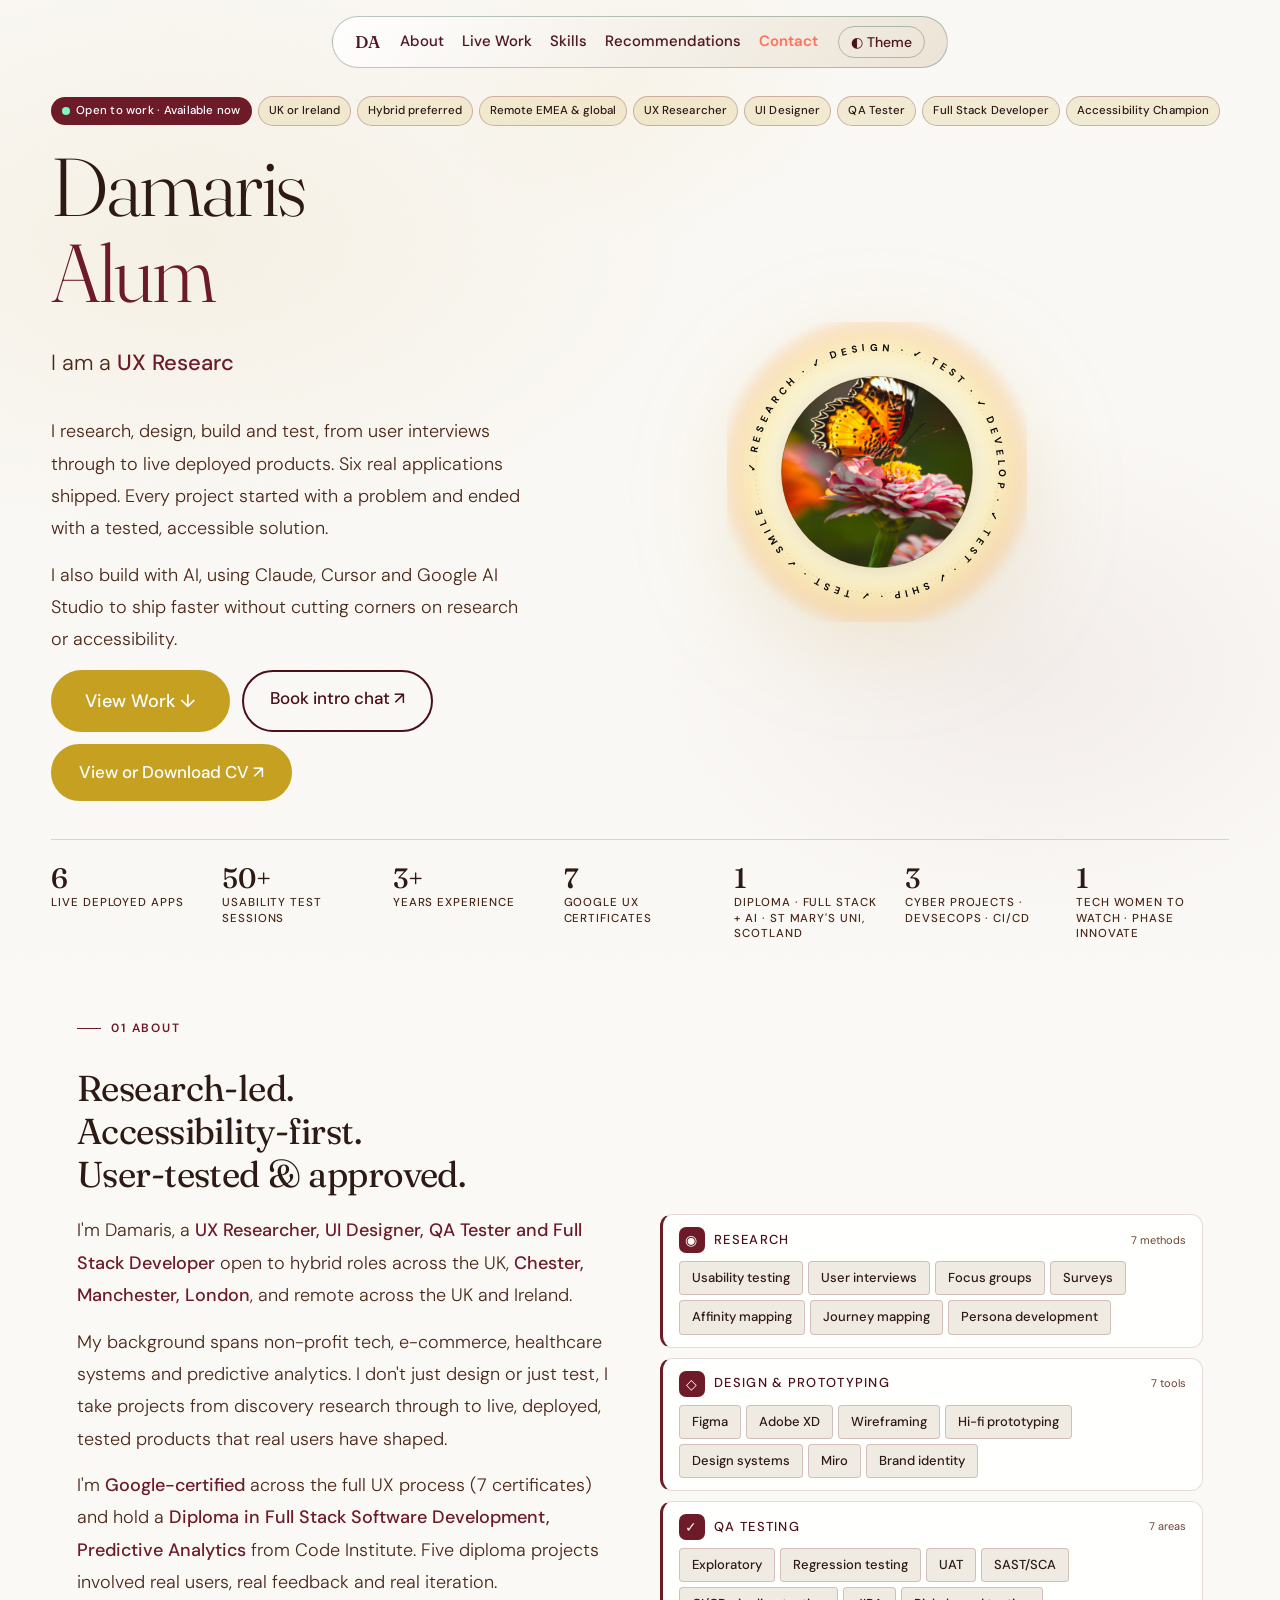
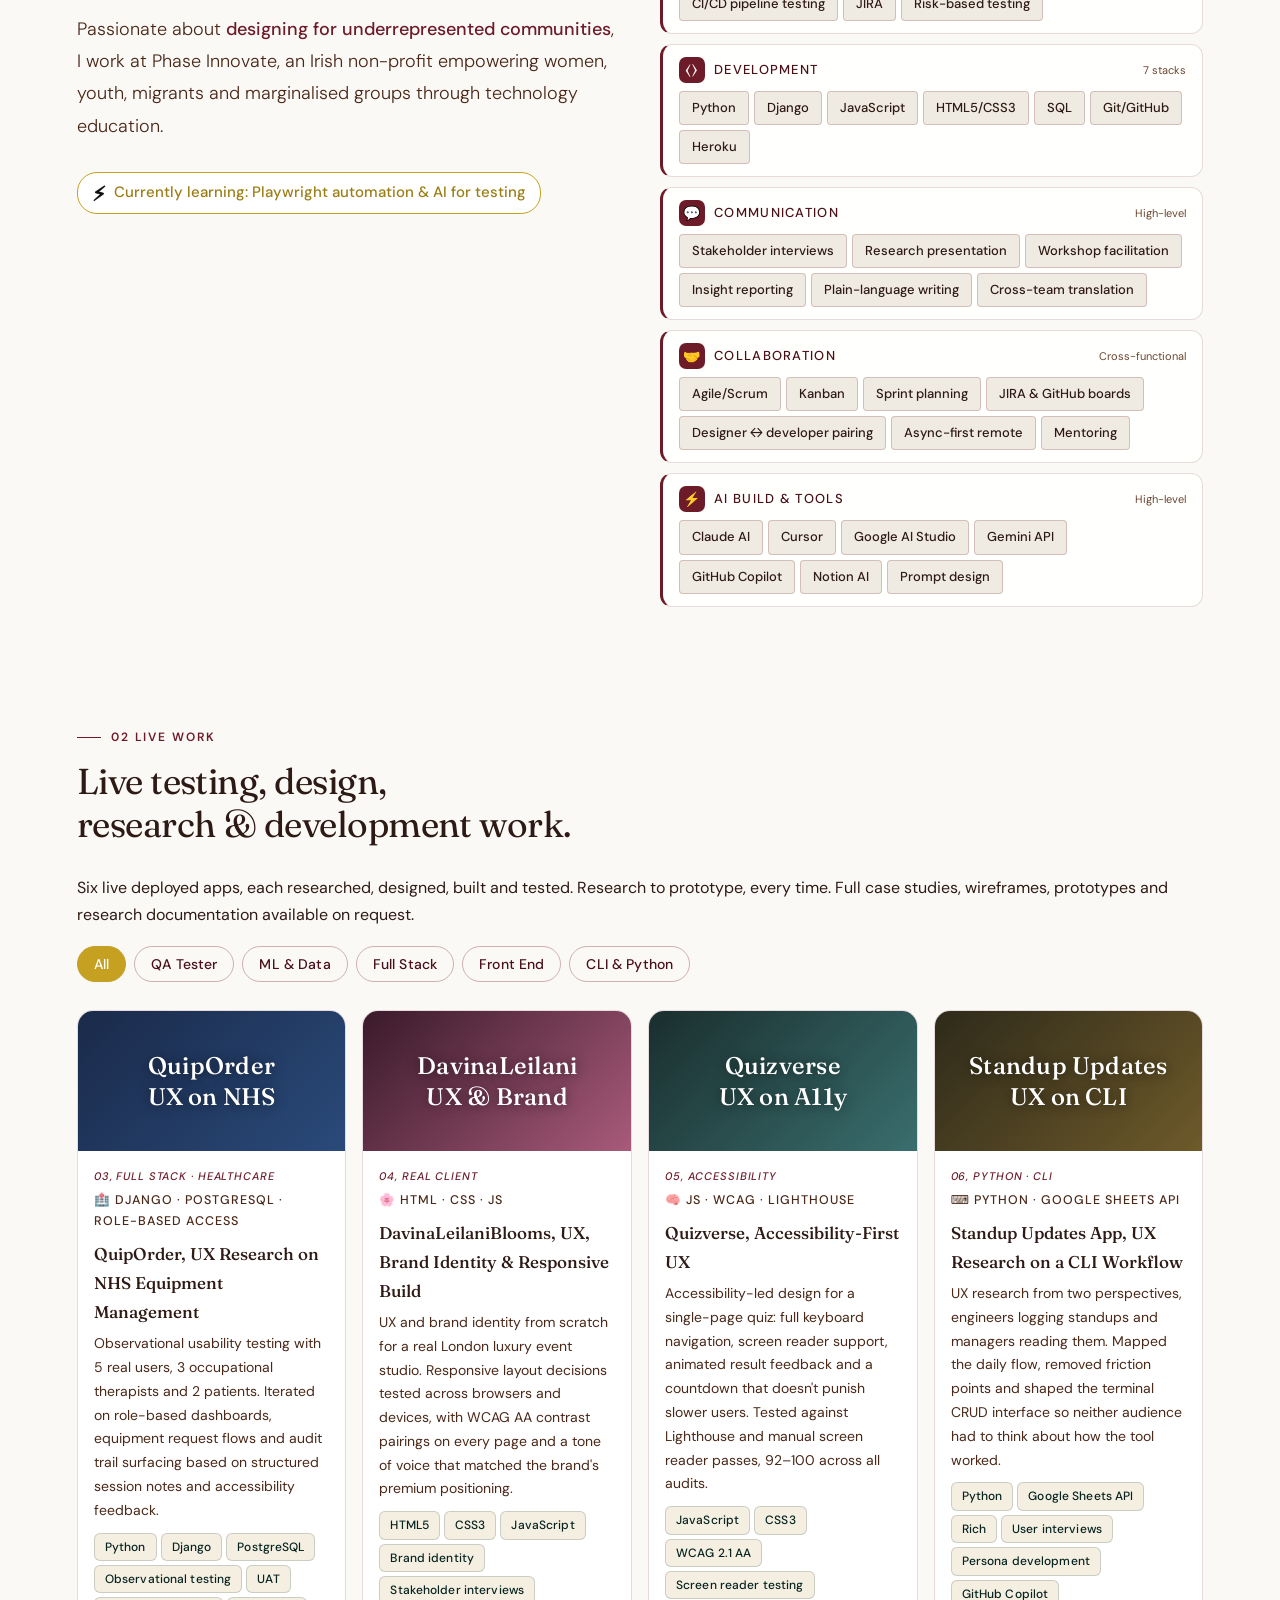
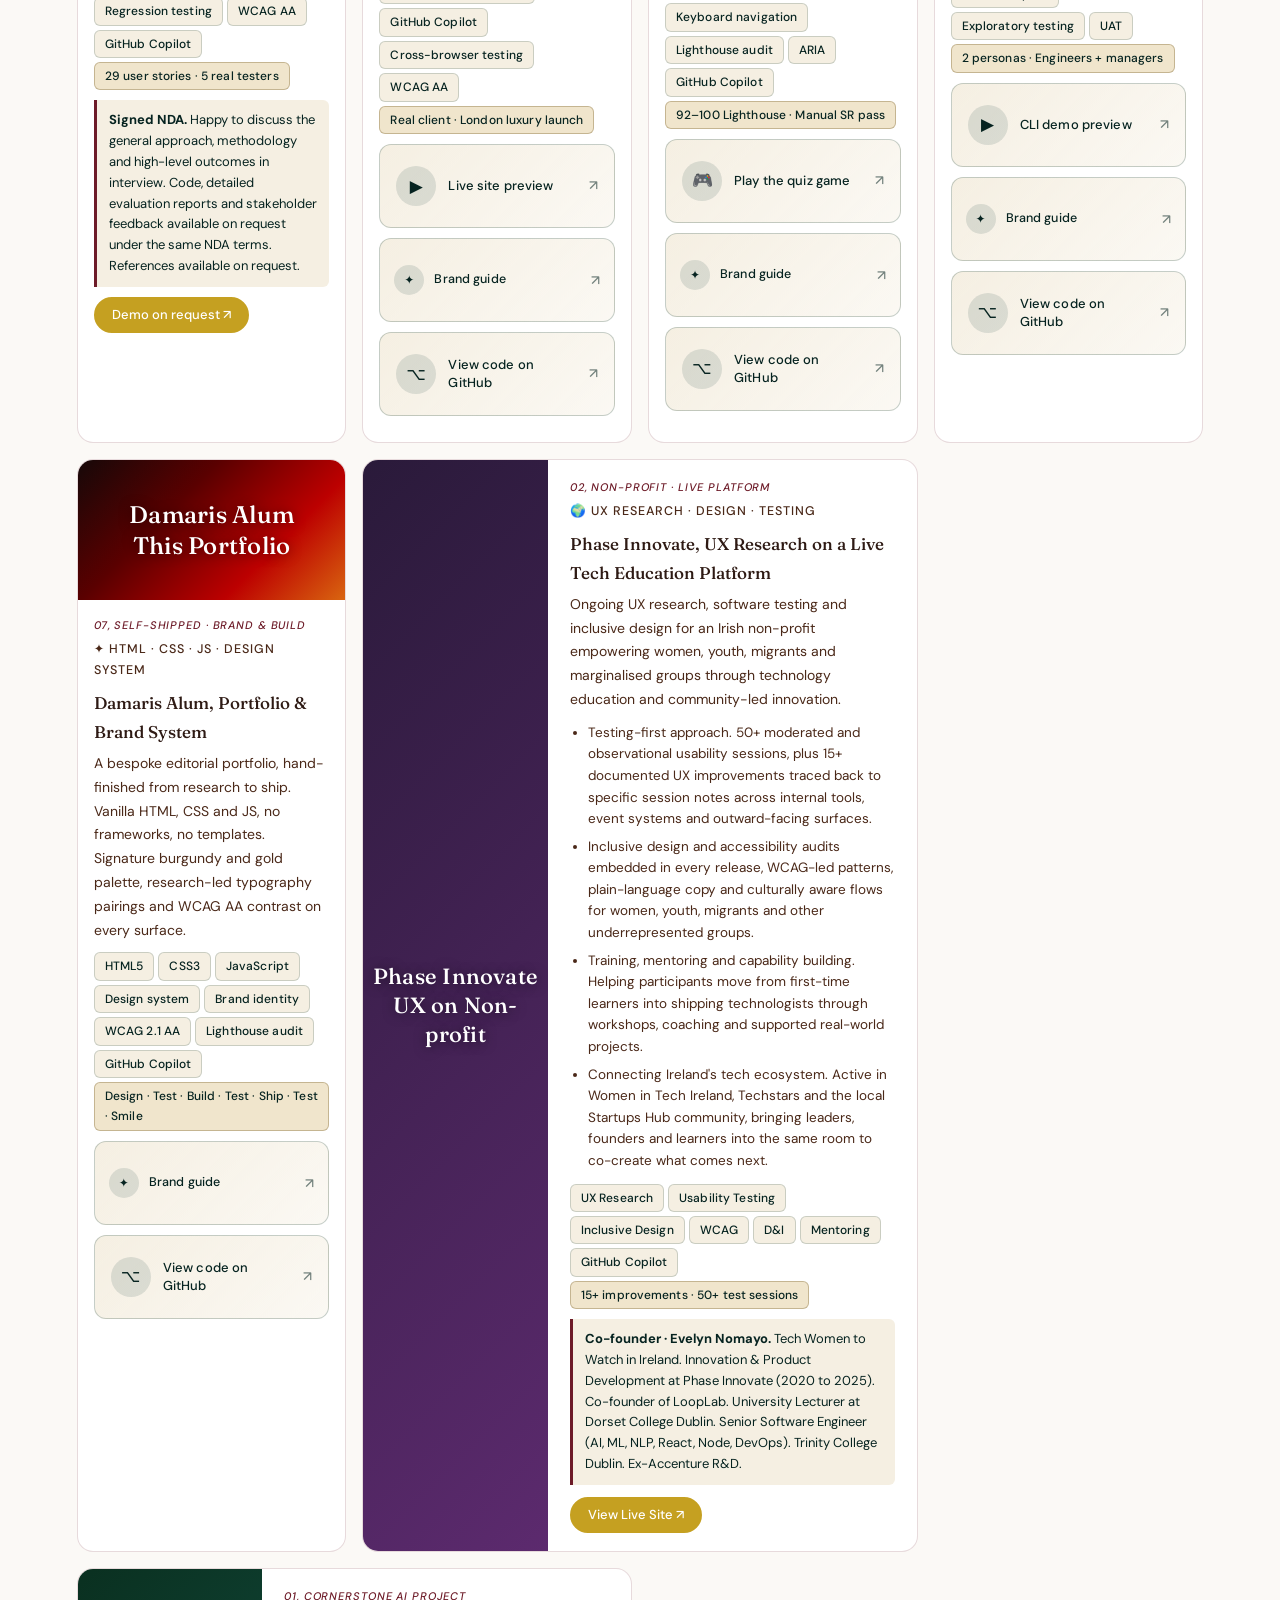
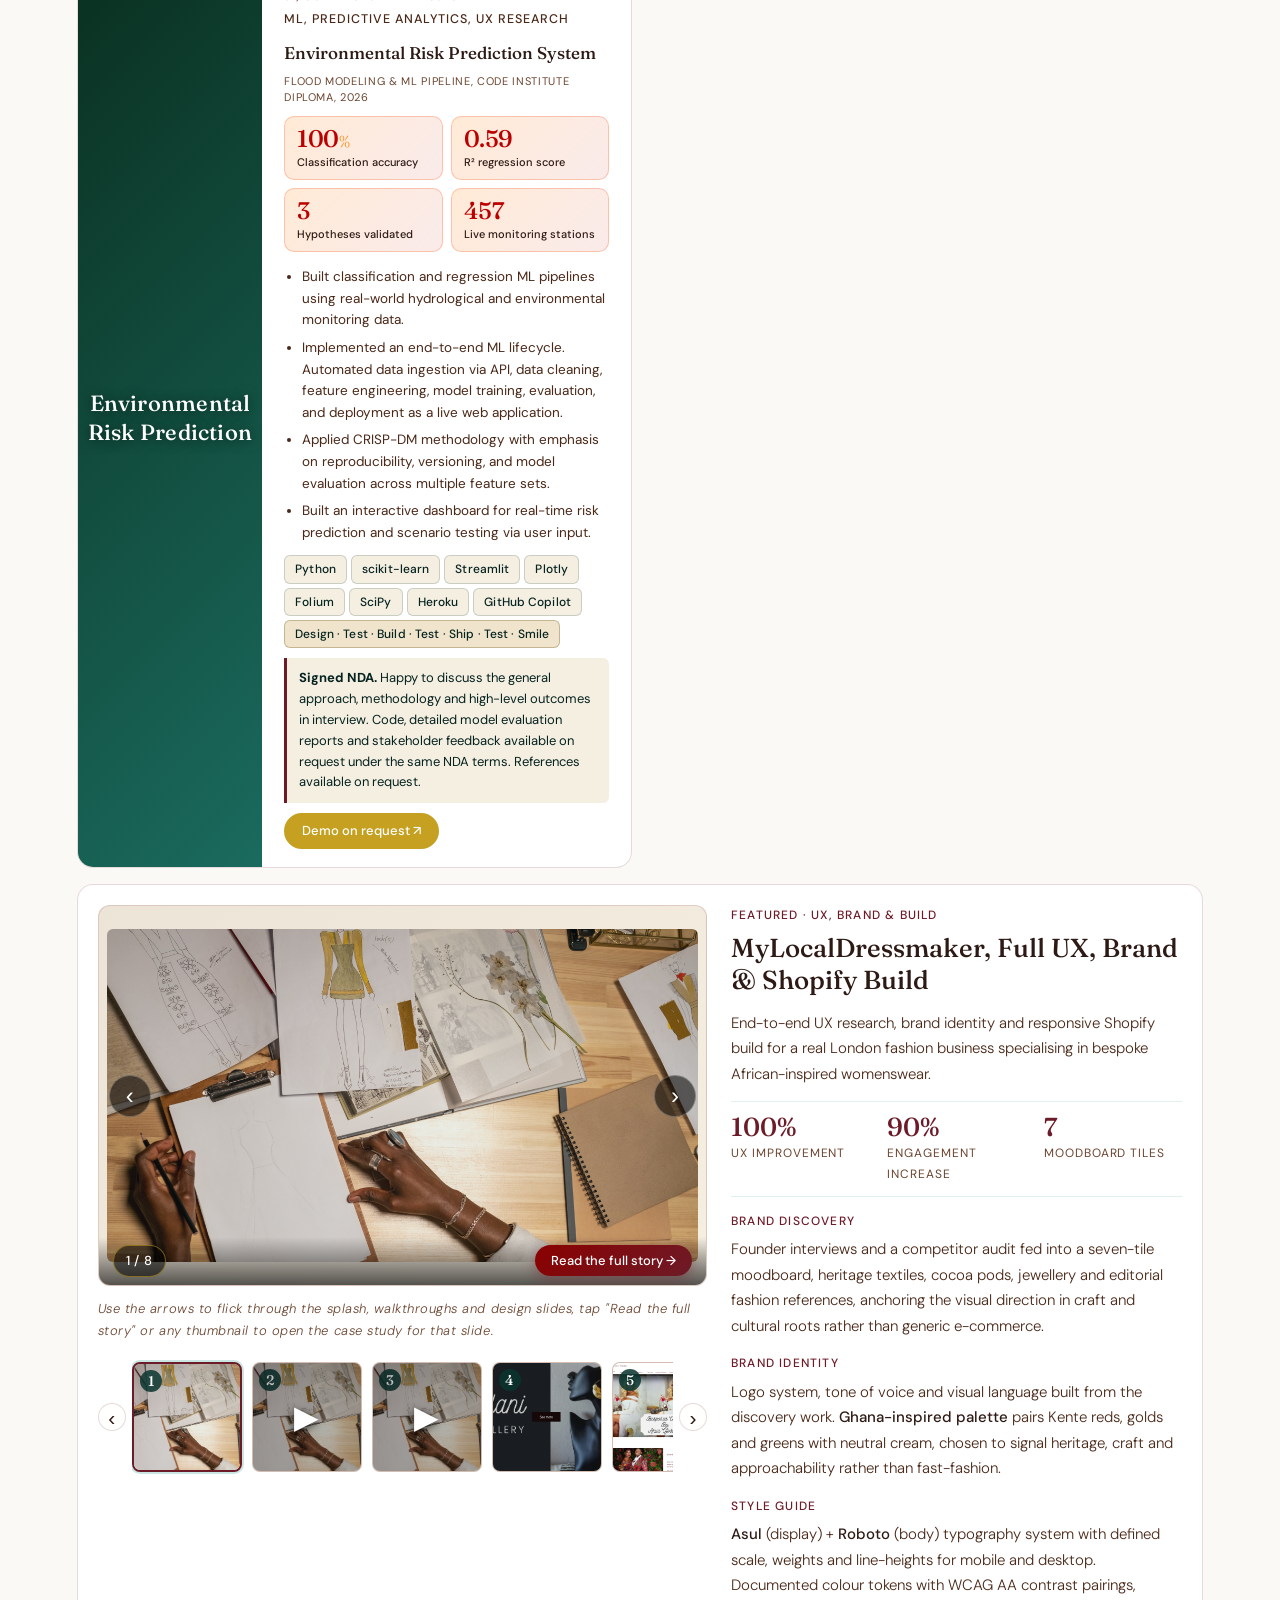
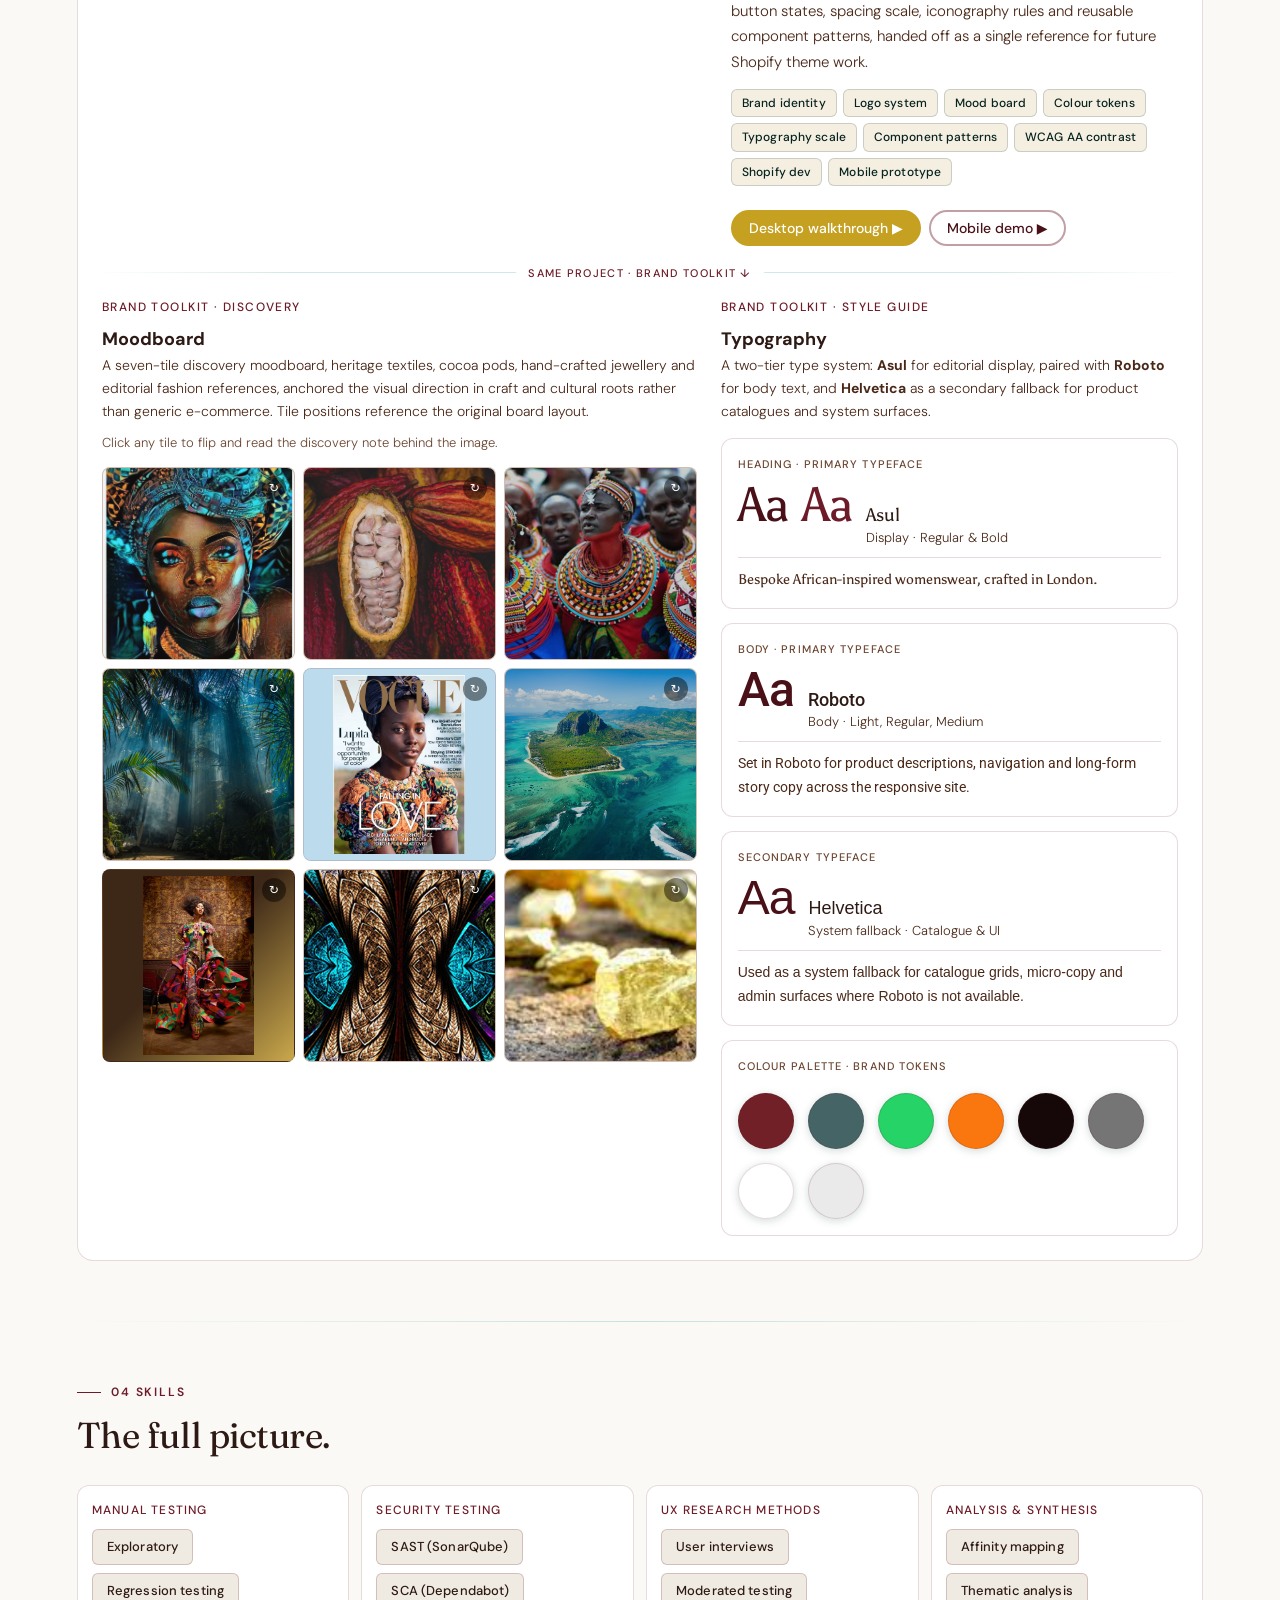
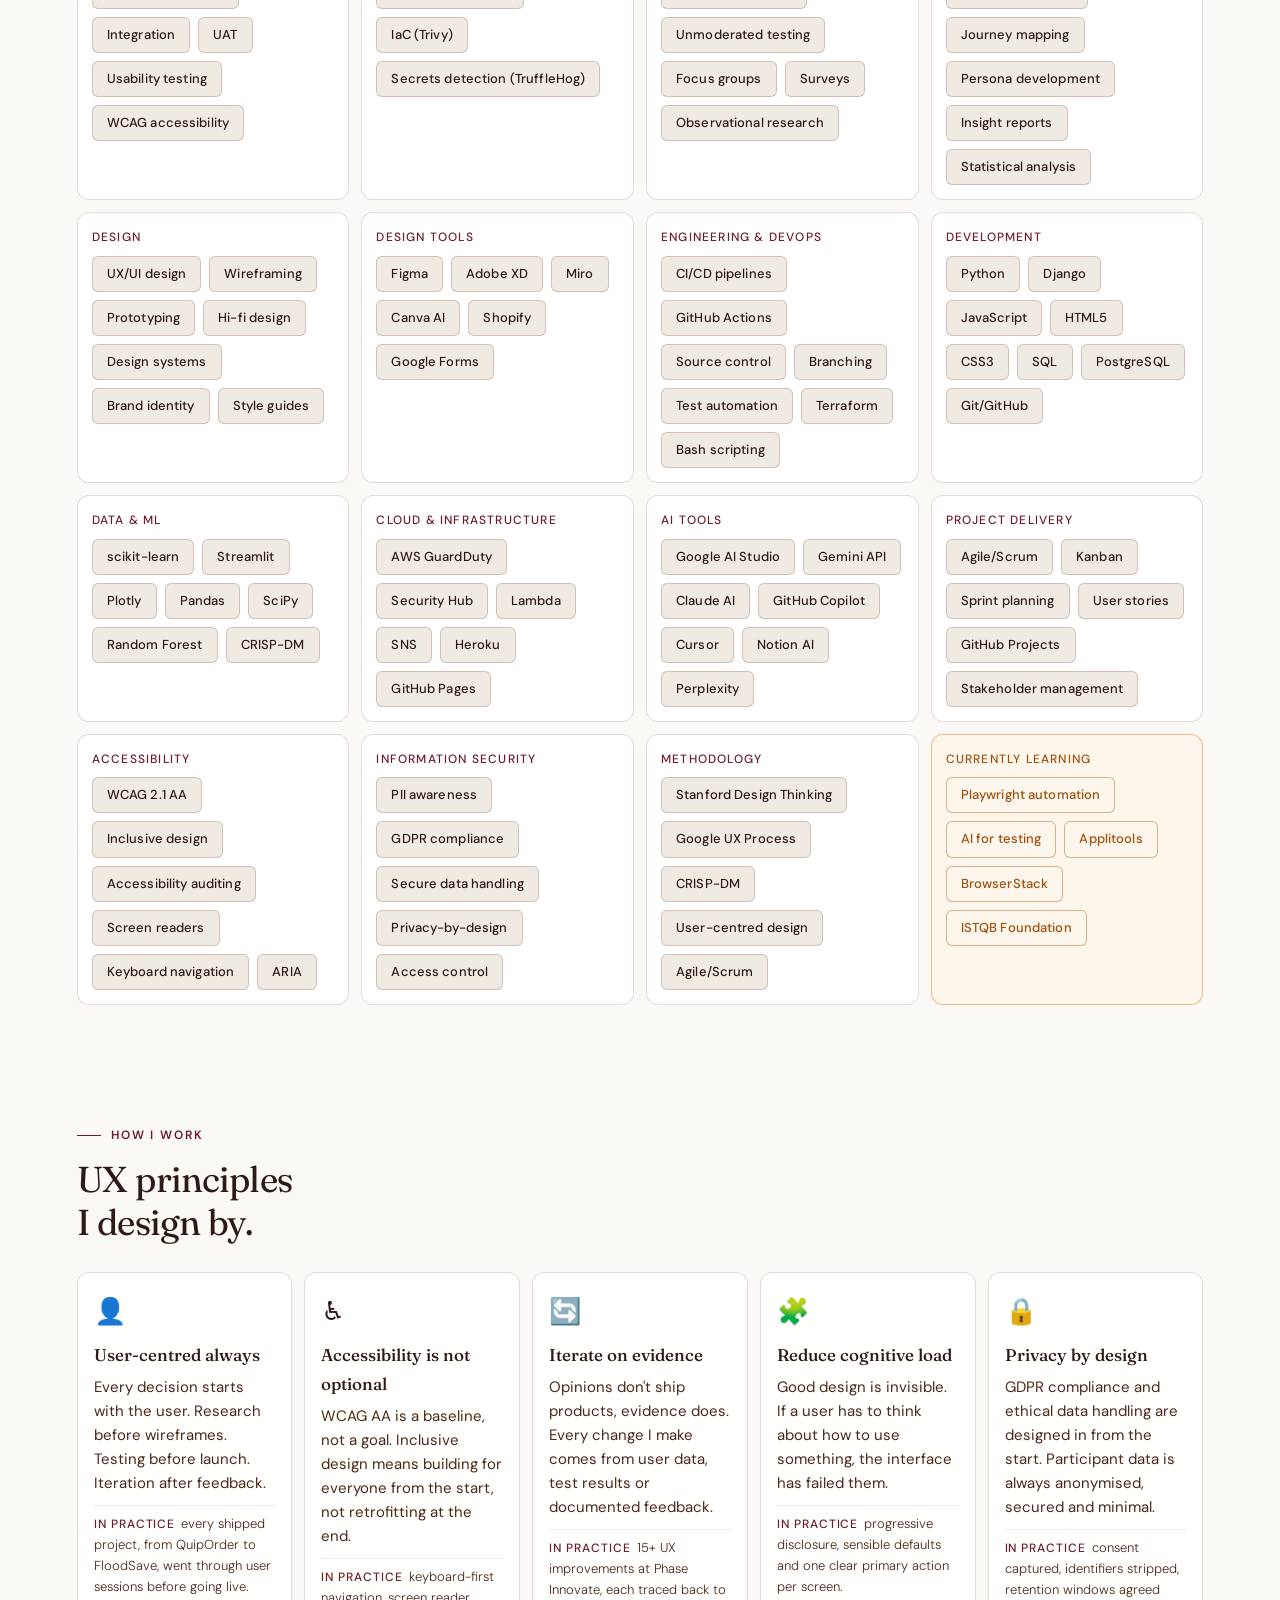
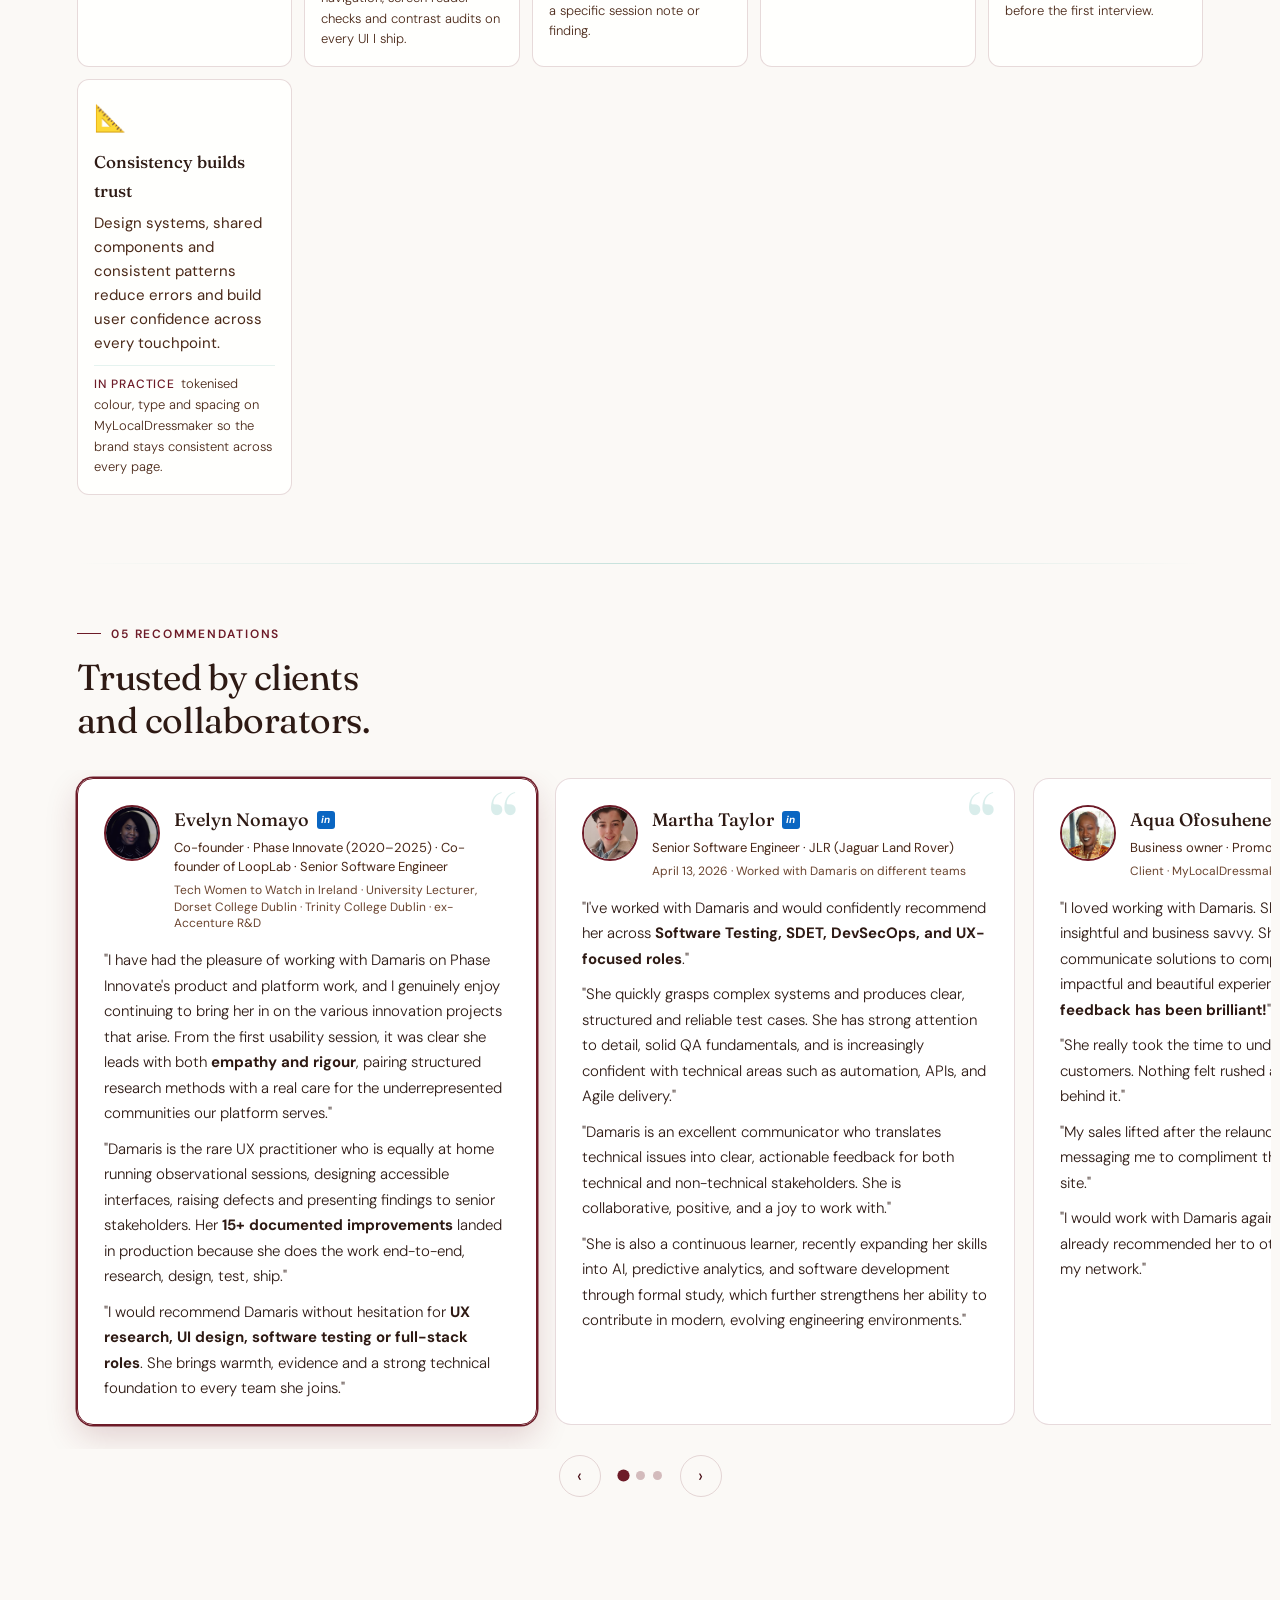
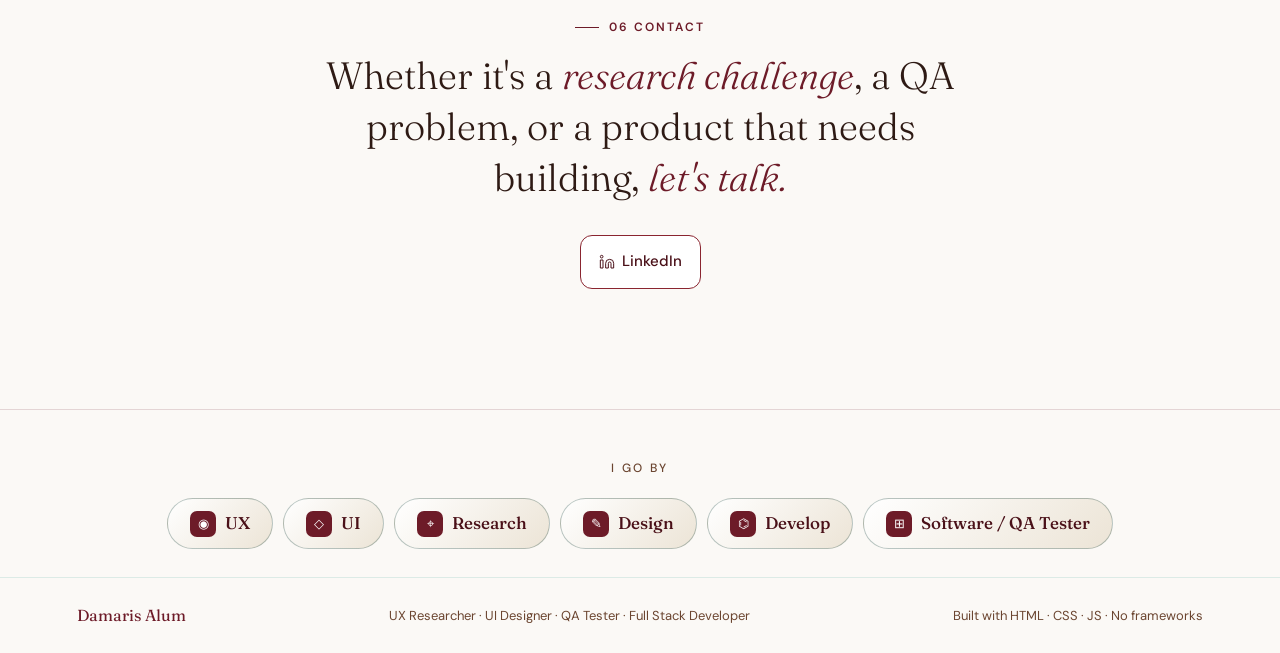
==== commit 4df29cbe: "Replace hero envelope with circular butterfly portrait inside a sunshine bloom - Envelope/wax SVG, J" ====
--- a/index.html
+++ b/index.html
@@ -95,11 +95,16 @@
             <stop offset="80%" stop-color="rgba(255,180,90,0.25)"/>
             <stop offset="100%" stop-color="rgba(255,236,94,0)"/>
           </radialGradient>
-          <radialGradient id="waxMelted" cx="38%" cy="32%" r="70%">
-            <stop offset="0%" stop-color="#e84545"/>
-            <stop offset="35%" stop-color="#b21a1a"/>
-            <stop offset="70%" stop-color="#7d0808"/>
-            <stop offset="100%" stop-color="#3d0000"/>
+          <clipPath id="butterflyClip">
+            <circle cx="220" cy="220" r="140"/>
+          </clipPath>
+          <radialGradient id="sunHalo" cx="50%" cy="50%" r="50%">
+            <stop offset="58%" stop-color="rgba(255,250,210,0)"/>
+            <stop offset="66%" stop-color="rgba(255,250,210,0.55)"/>
+            <stop offset="74%" stop-color="rgba(255,240,180,0.72)"/>
+            <stop offset="82%" stop-color="rgba(255,220,140,0.55)"/>
+            <stop offset="92%" stop-color="rgba(255,180,90,0.28)"/>
+            <stop offset="100%" stop-color="rgba(255,140,40,0)"/>
           </radialGradient>
           <radialGradient id="brandGlowLight" cx="50%" cy="50%" r="50%">
             <stop offset="0%" stop-color="rgba(197,160,33,0.22)"/>
@@ -113,38 +118,17 @@
         <circle cx="220" cy="220" r="178" fill="none" stroke="rgba(13,13,13,0.3)" stroke-width="0.6" stroke-dasharray="2 5"/>
         <circle cx="220" cy="220" r="140" fill="none" stroke="rgba(13,13,13,0.14)" stroke-width="0.5"/>
         <g class="hero-process-ring">
-          <text class="hero-process-text" textLength="1108" lengthAdjust="spacingAndGlyphs"><textPath href="#processArc" startOffset="0">✓ RESEARCH . ✓ DESIGN . ✓ TEST . ✓ DEVELOP . ✓ TEST . ✓ SHIP . ✓ TEST . ✓ SMILE</textPath></text>
+          <text class="hero-process-text"><textPath href="#processArc" startOffset="0">✓ RESEARCH  ·  ✓ DESIGN  ·  ✓ TEST  ·  ✓ DEVELOP  ·  ✓ TEST  ·  ✓ SHIP  ·  ✓ TEST  ·  ✓ SMILE</textPath></text>
         </g>
         <g class="hero-brand-disk">
           <circle cx="220" cy="220" r="140" fill="url(#brandGradient)" class="hero-brand-base"/>
           <circle cx="220" cy="220" r="92" fill="none" class="hero-brand-inner"/>
           <circle cx="220" cy="220" r="140" fill="url(#brandShimmer)" class="hero-brand-shimmer"/>
         </g>
-        <g class="hero-envelope" id="heroEnvelope" role="img" aria-label="Sealed envelope with red wax DA stamp, hover to open" tabindex="0">
-          <rect class="env-back" x="128" y="148" width="184" height="144" rx="4"/>
-          <g class="env-letter">
-            <rect class="env-paper" x="128" y="148" width="184" height="144" rx="3"/>
-            <text class="env-welcome" x="220" y="262" text-anchor="middle">Welcome</text>
-          </g>
-          <line class="env-fold" x1="128" y1="292" x2="220" y2="220"/>
-          <line class="env-fold" x1="312" y1="292" x2="220" y2="220"/>
-          <g class="env-flap">
-            <path class="env-flap-shape" d="M 128 148 L 312 148 L 220 220 Z"/>
-          </g>
-          <g class="env-seal">
-            <path class="seal-blob" d="M 220 192
-              C 240 191, 257 200, 260 214
-              C 268 220, 266 236, 256 244
-              C 260 256, 248 266, 236 263
-              C 234 273, 220 274, 213 270
-              C 200 274, 188 266, 187 254
-              C 175 250, 175 232, 184 226
-              C 184 208, 202 192, 220 192 Z"/>
-            <circle class="seal-inner" cx="220" cy="227" r="15" fill="none"/>
-            <text class="seal-text" x="220" y="233" text-anchor="middle">DA</text>
-            <ellipse class="seal-highlight" cx="208" cy="208" rx="7" ry="3.5"/>
-            <path class="seal-drip" d="M 232 268 Q 235 277 230 281 Q 226 277 228 268 Z"/>
-          </g>
+        <circle cx="220" cy="220" r="235" fill="url(#sunHalo)" class="butterfly-halo" aria-hidden="true"/>
+        <g class="hero-butterfly" role="img" aria-label="A butterfly resting on a zinnia flower">
+          <image href="butterfly.jpeg" x="-116" y="-56" width="695" height="461" clip-path="url(#butterflyClip)" preserveAspectRatio="xMidYMid slice"/>
+          <circle cx="220" cy="220" r="140" fill="none" stroke="rgba(13,8,8,0.28)" stroke-width="1.2"/>
         </g>
       </svg>
     </div>
@@ -924,8 +908,6 @@
     <span class="go-by-badge"><span class="go-by-badge-icon" aria-hidden="true">✎</span>Design</span>
     <span class="go-by-badge"><span class="go-by-badge-icon" aria-hidden="true">⌬</span>Develop</span>
     <span class="go-by-badge"><span class="go-by-badge-icon" aria-hidden="true">⊞</span>Software / QA Tester</span>
-    <span class="go-by-badge"><span class="go-by-badge-icon" aria-hidden="true">✓</span>UAT</span>
-    <span class="go-by-badge"><span class="go-by-badge-icon" aria-hidden="true">▲</span>Ship</span>
   </div>
 </section>
 
@@ -1336,20 +1318,6 @@
 
 <script>
 // Theme toggle (with aria-pressed sync)
-// Envelope reveal: hover/focus opens the seal, stays open for 10s, then snaps closed
-(function(){
-  const env = document.getElementById('heroEnvelope');
-  if(!env) return;
-  let timer = null;
-  function open(){
-    env.classList.add('is-open');
-    if(timer) clearTimeout(timer);
-    timer = setTimeout(() => { env.classList.remove('is-open'); timer = null; }, 10000);
-  }
-  env.addEventListener('mouseenter', open);
-  env.addEventListener('focusin', open);
-})();
-
 function toggleTheme(){
   const h=document.documentElement;
   const next=h.dataset.theme==='dark'?'light':'dark';
--- a/styles.css
+++ b/styles.css
@@ -286,15 +286,17 @@
   50%{transform:rotate(180deg) scale(1.02)}
 }
 .hero-process-text{
-  fill:#FBF9F6;font-family:'DM Sans',sans-serif;
-  font-size:18px;letter-spacing:0;font-weight:800;
-  paint-order:stroke;stroke:rgba(6,35,32,0.55);stroke-width:1.4;stroke-linejoin:round;
-  filter:drop-shadow(0 2px 0 rgba(0,0,0,0.4)) drop-shadow(0 4px 8px rgba(0,0,0,0.5));
+  fill:#0d0d0d;font-family:'DM Sans',sans-serif;
+  font-size:14.5px;letter-spacing:6.5px;font-weight:700;
+  paint-order:stroke;stroke:none;stroke-linejoin:round;
 }
 [data-theme="light"] .hero-process-text{
-  fill:#0d0d0d;stroke:rgba(255,253,247,0.85);stroke-width:1.8;
-  filter:drop-shadow(0 2px 0 rgba(197,160,33,0.45)) drop-shadow(0 5px 9px rgba(106,72,18,0.35)) drop-shadow(0 -1px 0 rgba(255,255,255,0.55));
-}
+  fill:#0d0d0d;stroke:rgba(255,253,247,0.7);stroke-width:1.4;
+}
+
+/* Sunshine bloom around the butterfly disc — brightest near the text ring */
+.butterfly-halo{filter:blur(4px);mix-blend-mode:screen}
+[data-theme="light"] .butterfly-halo{mix-blend-mode:multiply;opacity:0.85}
 .hero-monogram-text{
   fill:#ffffff;font-family:'Fraunces',Georgia,serif;
   font-size:92px;font-weight:600;letter-spacing:-2px;
@@ -323,7 +325,11 @@
 }
 
 /* ── Sealed envelope with melted red wax DA stamp — opens on hover ── */
-.hero-envelope{cursor:pointer}
+.hero-envelope{cursor:pointer;outline:none}
+.hero-envelope:focus,
+.hero-envelope:focus-visible,
+.hero-envelope *:focus,
+.hero-envelope *:focus-visible{outline:none}
 .hero-envelope .env-back{fill:#f1e7d2;stroke:rgba(13,8,8,0.25);stroke-width:0.7}
 .hero-envelope .env-paper{fill:#fdfaf2;stroke:rgba(13,8,8,0.18);stroke-width:0.5}
 .hero-envelope .env-fold{stroke:rgba(13,8,8,0.38);stroke-width:0.8;stroke-linecap:round}
@@ -341,14 +347,18 @@
 }
 .hero-envelope .seal-inner{stroke:rgba(0,0,0,0.45);stroke-width:1.2}
 .hero-envelope .seal-text{
-  fill:#f7dca5;font-family:'Fraunces',Georgia,serif;
-  font-size:16px;font-weight:700;letter-spacing:-0.5px;
+  fill:#f1e7d2;font-family:'Fraunces',Georgia,serif;
+  font-size:20px;font-weight:800;letter-spacing:-1px;
+  filter:
+    drop-shadow(-0.4px -0.6px 0 rgba(255,250,235,0.85))
+    drop-shadow(0.6px 1.4px 1px rgba(0,0,0,0.6))
+    drop-shadow(0 2px 0.5px rgba(61,0,0,0.55));
 }
 .hero-envelope .seal-highlight{fill:rgba(255,220,180,0.55)}
 .hero-envelope .env-welcome{
   fill:#0a3630;font-family:'Great Vibes','Tangerine','Brush Script MT',cursive;
-  font-size:46px;font-weight:400;letter-spacing:0.5px;
-  opacity:0;
+  font-size:48px;font-weight:400;letter-spacing:0.5px;
+  opacity:0;clip-path:inset(0 100% 0 0);
 }
 .hero-envelope .env-letter{
   opacity:0;transform-origin:220px 220px;transform-box:fill-box;
@@ -382,7 +392,7 @@
 .hero-envelope:hover .env-welcome,
 .hero-envelope:focus-within .env-welcome,
 .hero-envelope.is-open .env-welcome{
-  animation:welcomeFade 0.9s ease-out 3.8s forwards;
+  animation:welcomeWrite 2.2s cubic-bezier(0.55,0.05,0.4,0.95) 2.8s forwards;
 }
 
 @keyframes flapOpen{
@@ -402,6 +412,11 @@
 @keyframes welcomeFade{
   0%{opacity:0;transform:translateY(6px)}
   100%{opacity:1;transform:translateY(0)}
+}
+@keyframes welcomeWrite{
+  0%{opacity:0;clip-path:inset(0 100% 0 0)}
+  10%{opacity:1}
+  100%{opacity:1;clip-path:inset(0 0 0 0)}
 }
 
 /* Reduced-motion: jump to fully open without animating */
@@ -421,7 +436,7 @@
   .hero-envelope:hover .env-letter,
   .hero-envelope:focus-within .env-letter{opacity:1;transform:scale(1)}
   .hero-envelope:hover .env-welcome,
-  .hero-envelope:focus-within .env-welcome{opacity:1}
+  .hero-envelope:focus-within .env-welcome{opacity:1;clip-path:inset(0 0 0 0)}
 }
 
 /* Reduced-motion: skip animation, jump straight to the open state */
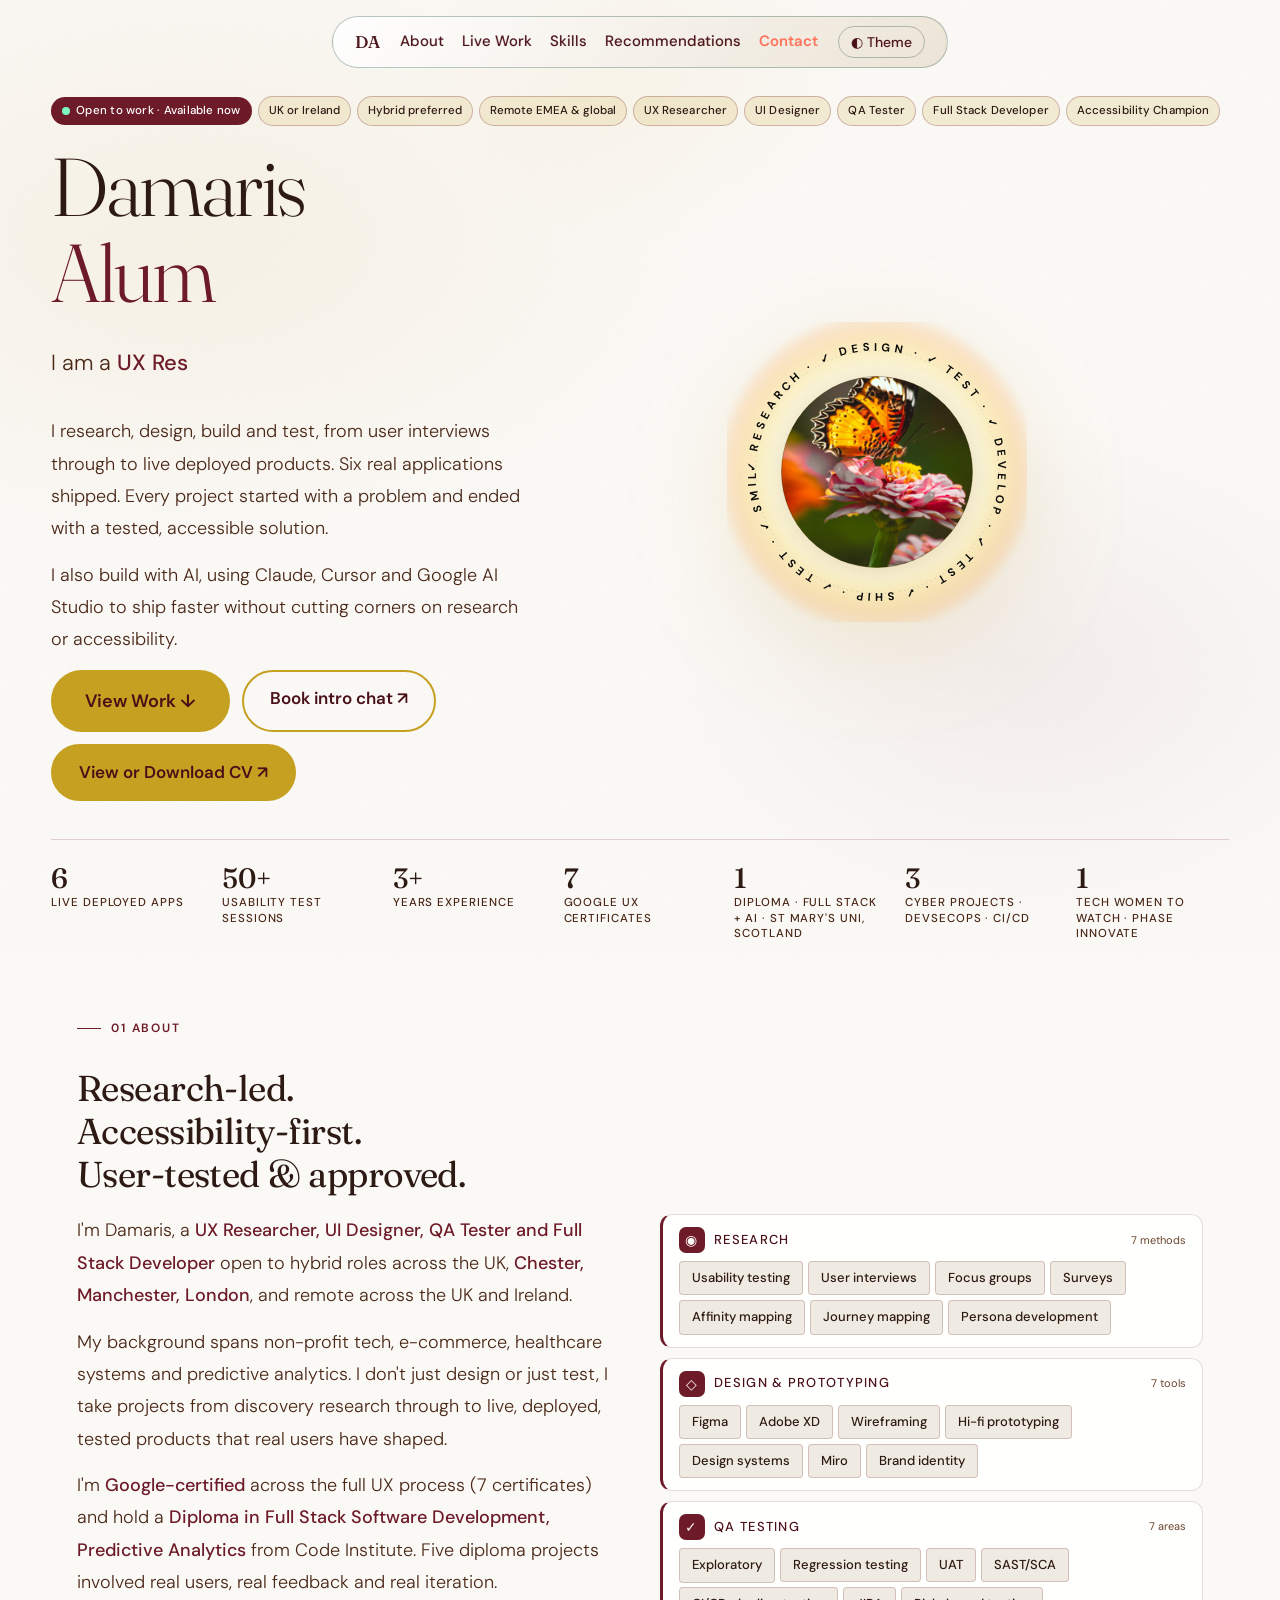
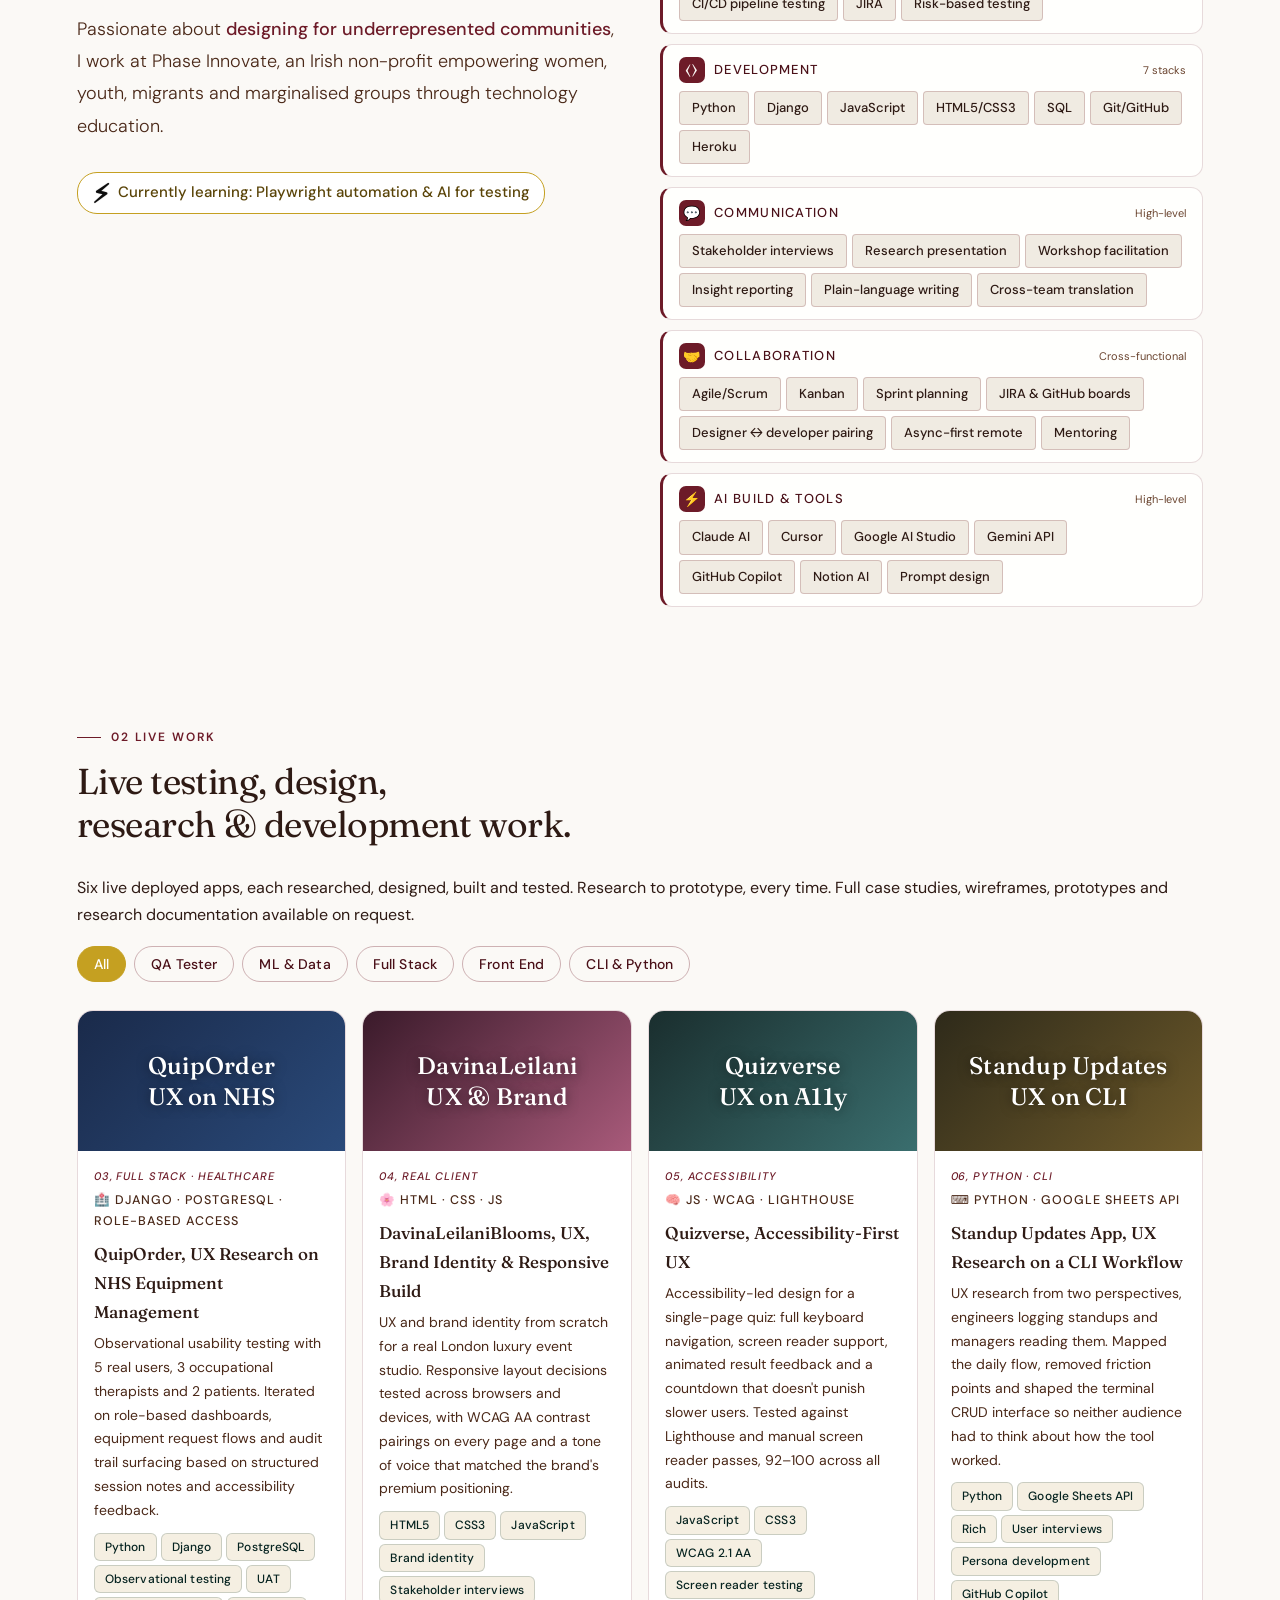
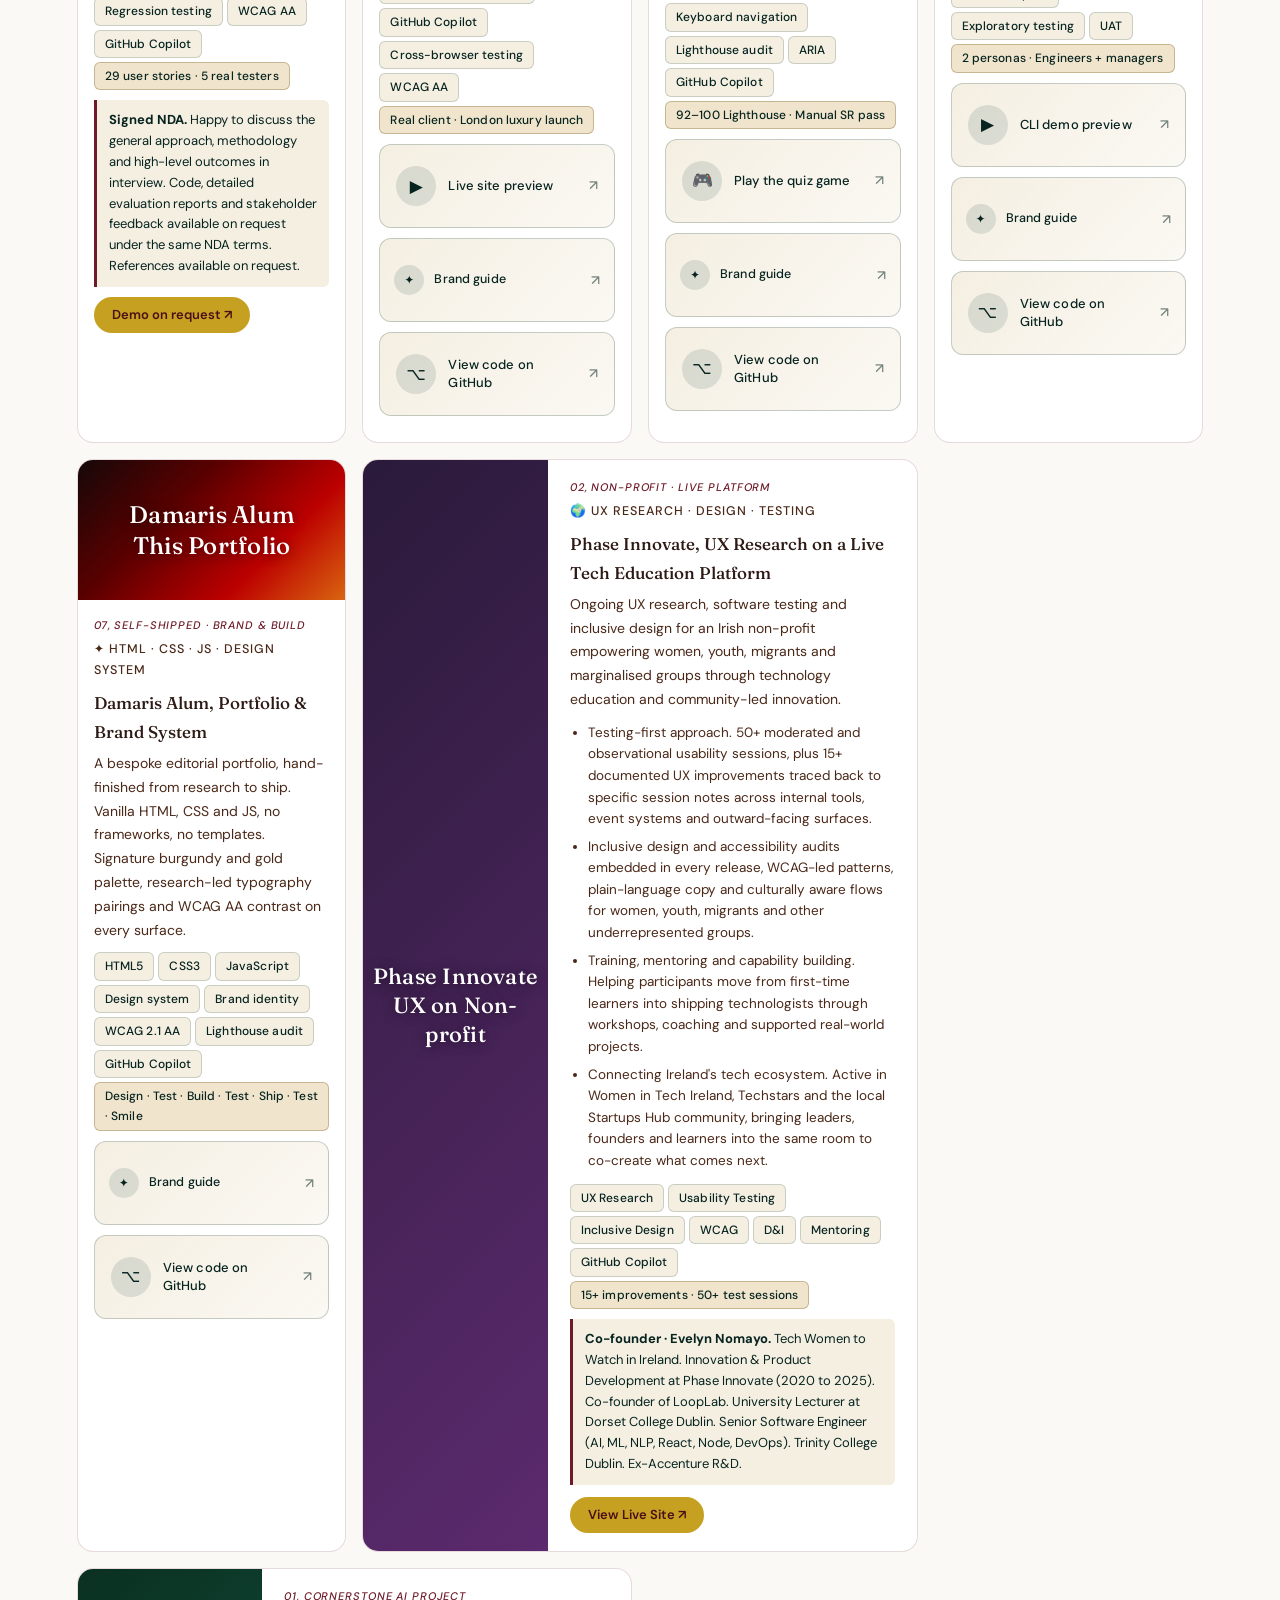
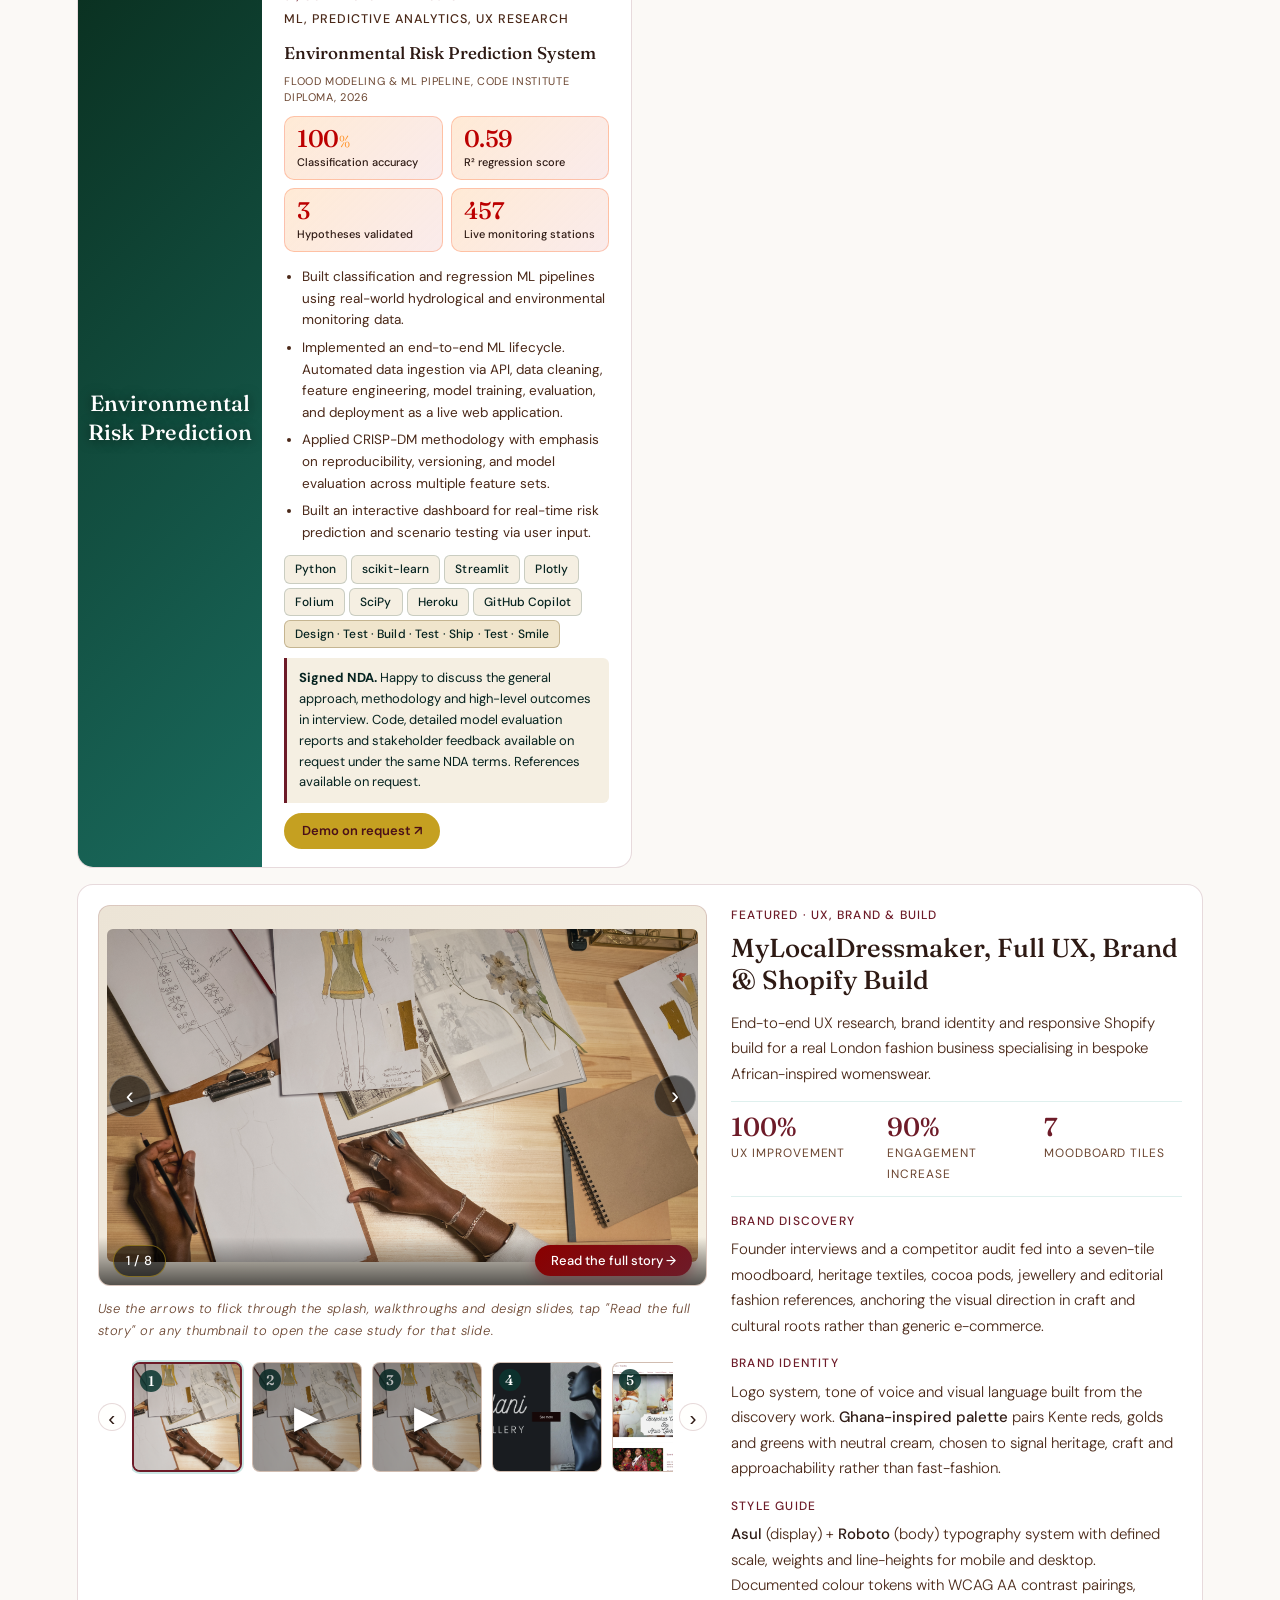
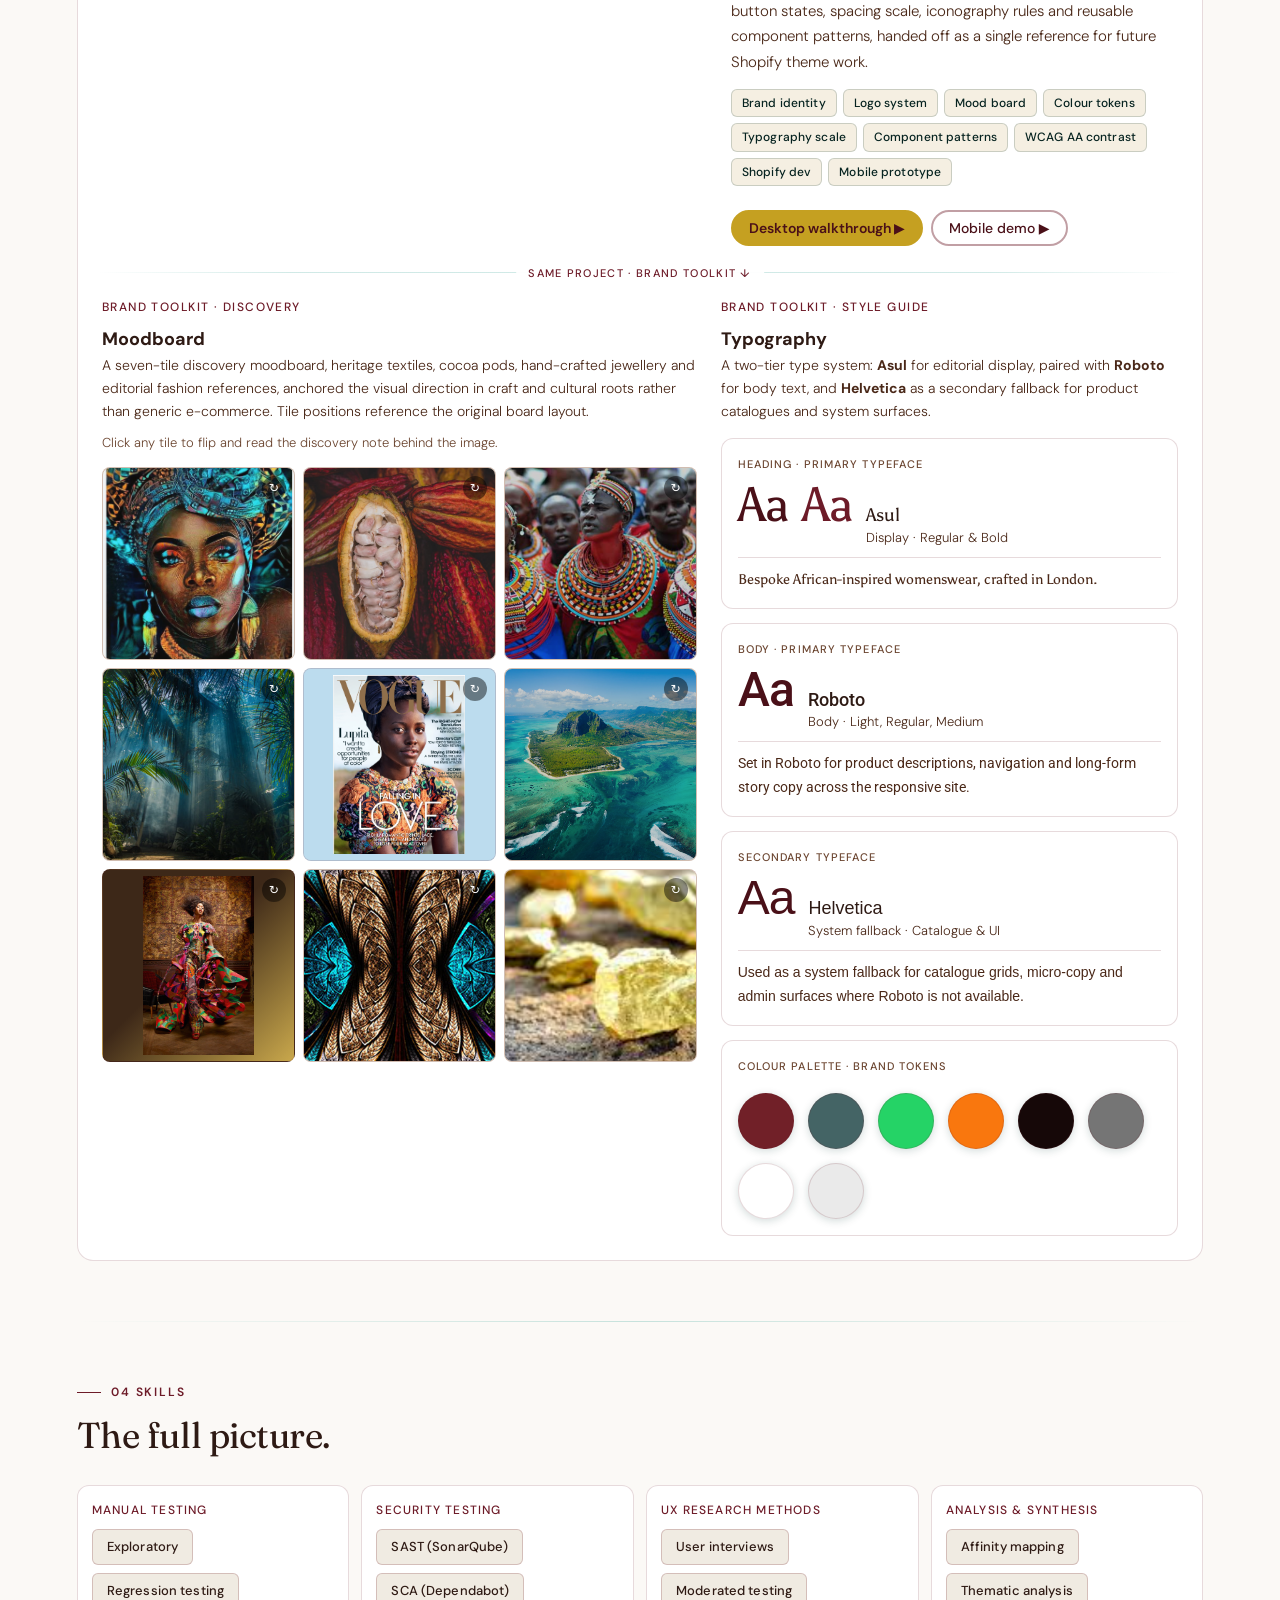
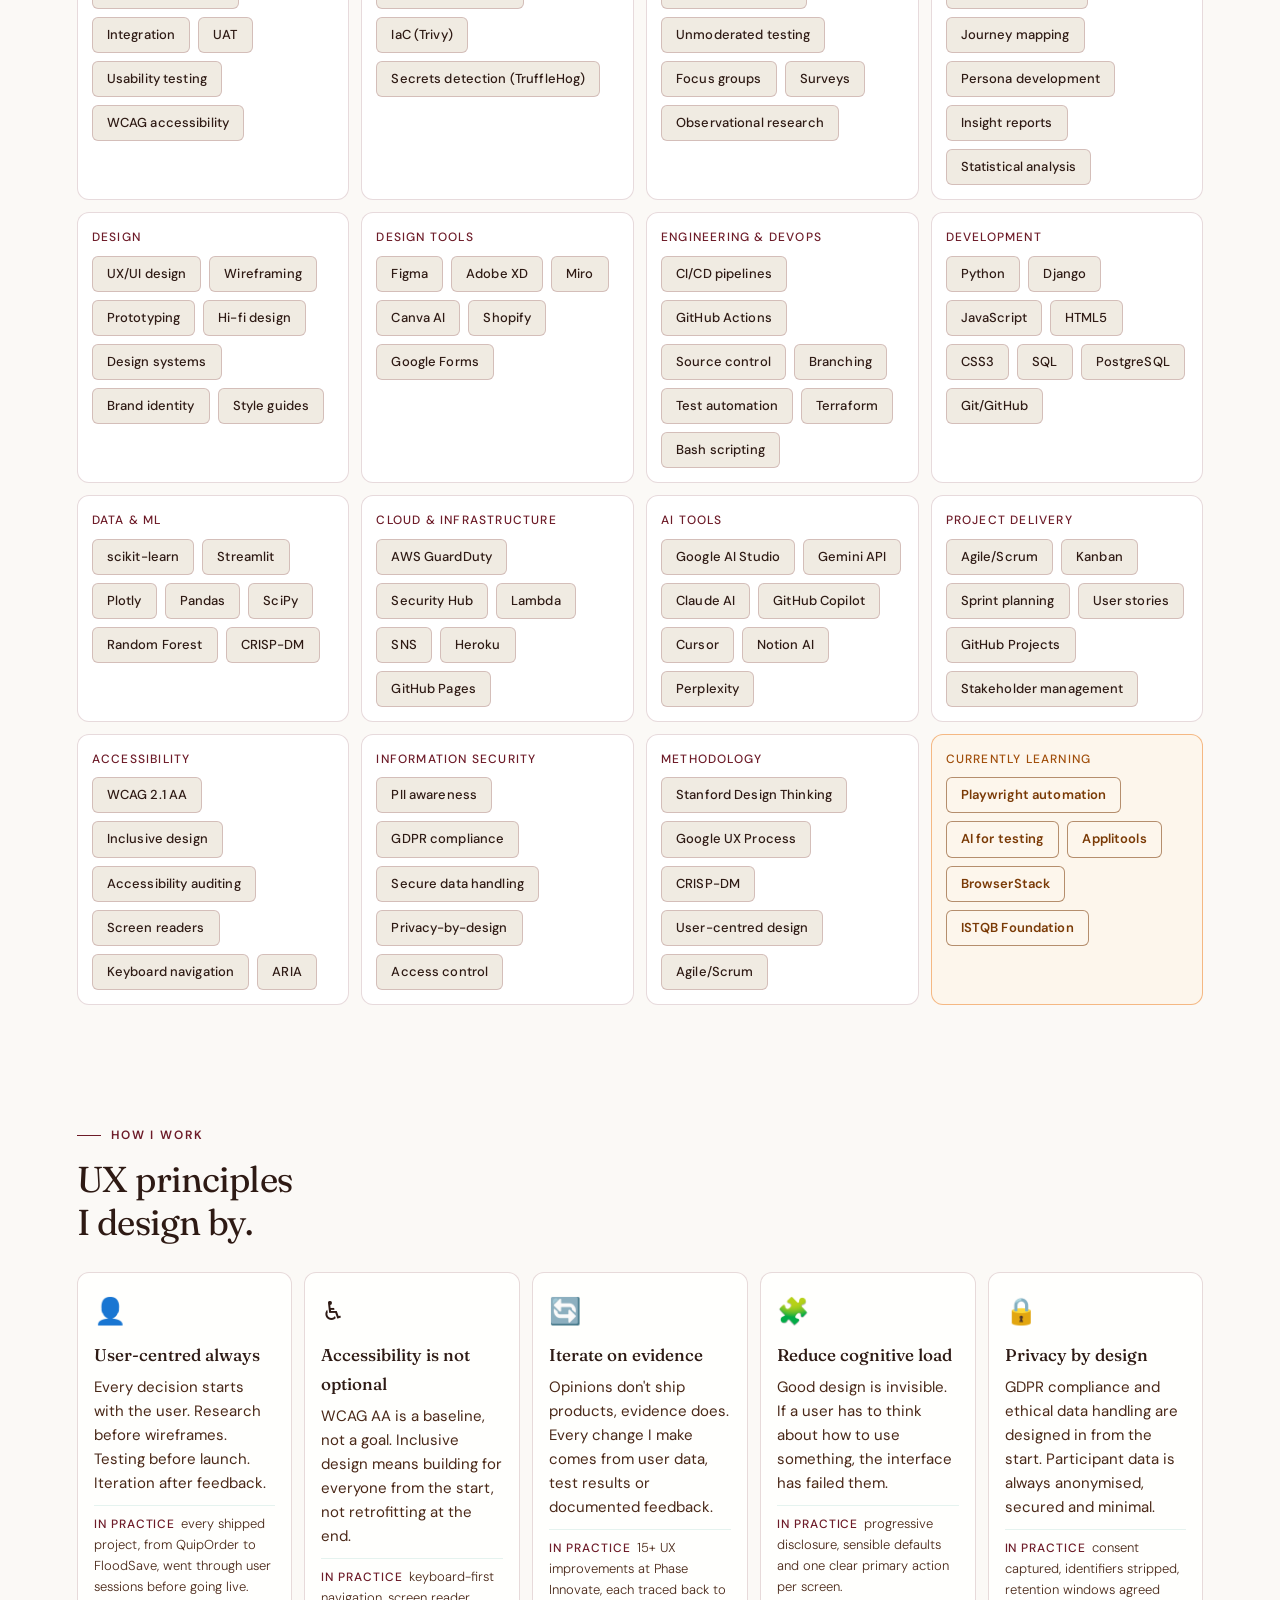
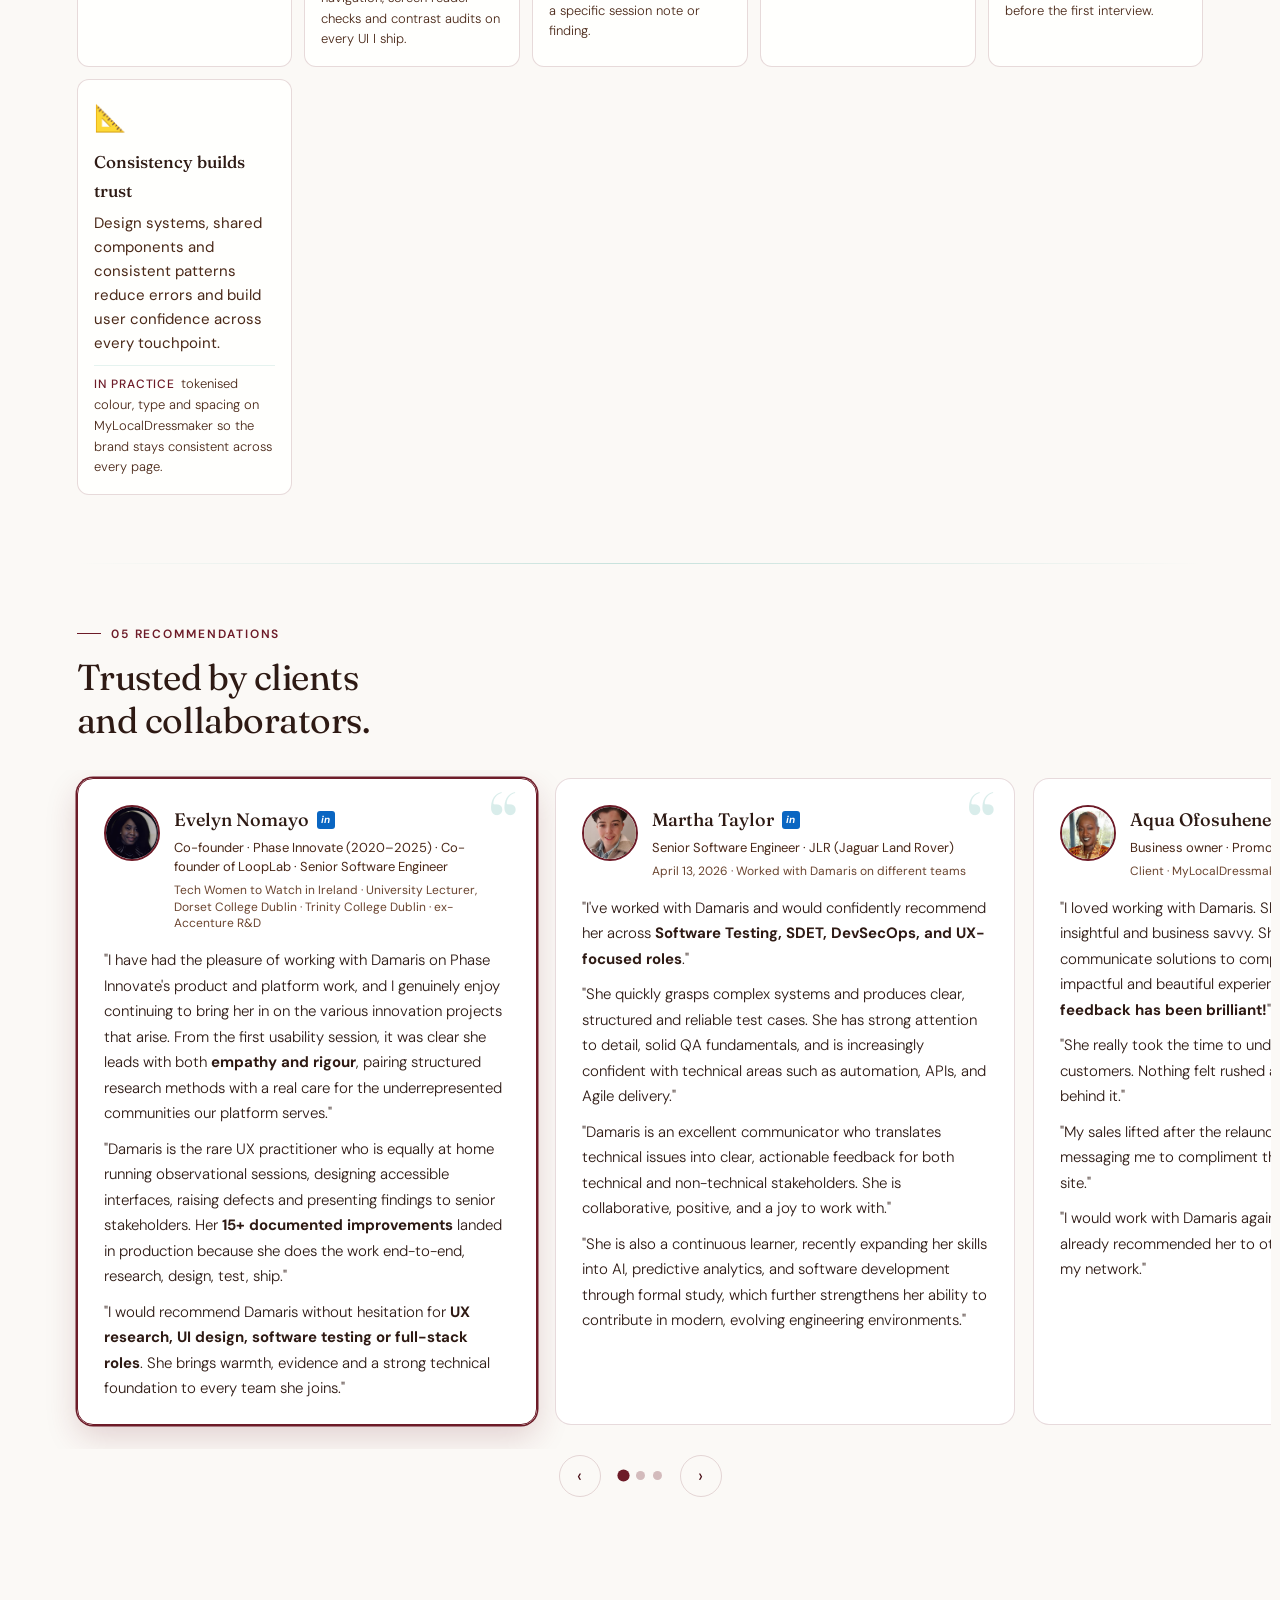
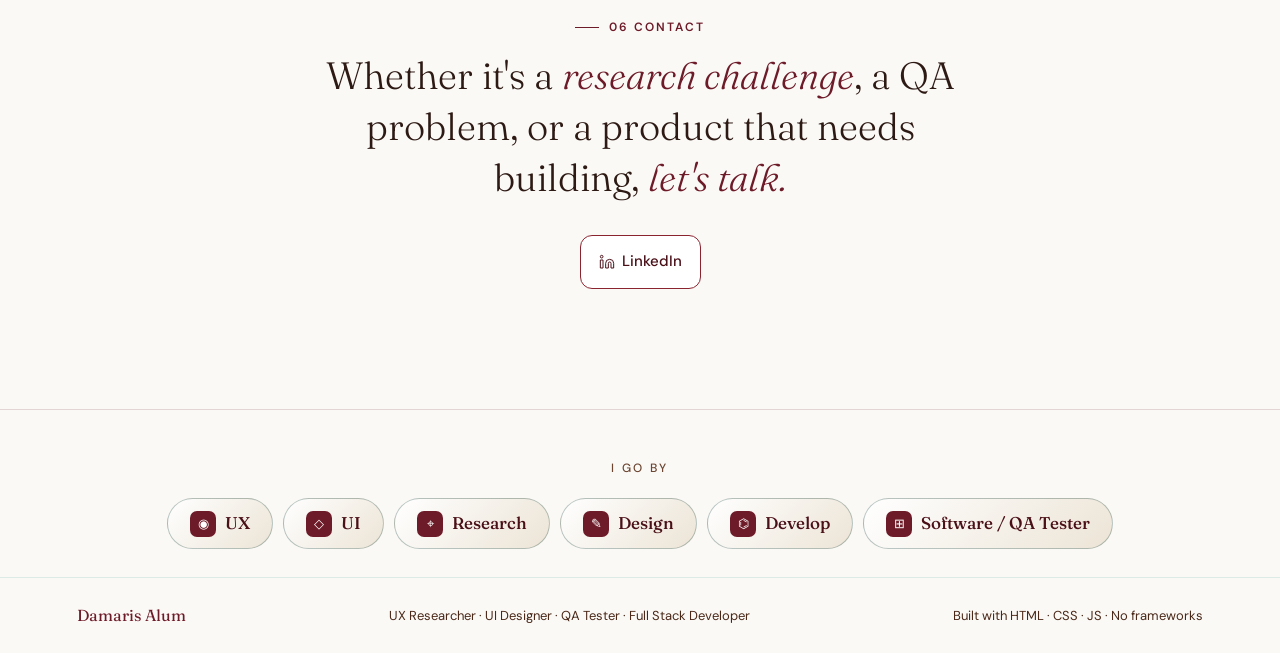
==== commit 5077273b: "Light-mode button contrast fix, brand-guide interactive section, dark-mode tweaks, scroll-restoratio" ====
--- a/index.html
+++ b/index.html
@@ -961,6 +961,10 @@
             <div style="padding:10px 12px"><div style="font-family:var(--serif);font-size:14px;color:#0d0d0d;font-weight:500">Teal</div><div style="font-size:11px;color:#6e6e6e;letter-spacing:0.04em">#2A9D8F · Trust</div></div>
           </div>
           <div style="border-radius:12px;overflow:hidden;border:0.5px solid rgba(13,13,13,0.08);background:#fff">
+            <div style="height:80px;background:#1A6B5E"></div>
+            <div style="padding:10px 12px"><div style="font-family:var(--serif);font-size:14px;color:#0d0d0d;font-weight:500">Deep Teal</div><div style="font-size:11px;color:#6e6e6e;letter-spacing:0.04em">#1A6B5E · CTAs · AA</div></div>
+          </div>
+          <div style="border-radius:12px;overflow:hidden;border:0.5px solid rgba(13,13,13,0.08);background:#fff">
             <div style="height:80px;background:#FBF9F6;border-bottom:0.5px solid rgba(13,13,13,0.06)"></div>
             <div style="padding:10px 12px"><div style="font-family:var(--serif);font-size:14px;color:#0d0d0d;font-weight:500">Cream</div><div style="font-size:11px;color:#6e6e6e;letter-spacing:0.04em">#FBF9F6 · Canvas</div></div>
           </div>
@@ -997,9 +1001,38 @@
         </div>
       </section>
 
+      <!-- Interactive elements -->
+      <section style="padding:36px 44px;border-bottom:0.5px solid rgba(109,27,40,0.18)">
+        <div style="font-size:11px;text-transform:uppercase;letter-spacing:0.14em;color:#6D1B28;font-weight:500;margin-bottom:10px">04 · Interactive elements</div>
+        <h3 style="font-family:var(--serif);font-size:26px;font-weight:400;color:#0d0d0d;margin:0 0 14px;letter-spacing:-0.015em">One gesture, two states.</h3>
+        <p style="font-size:14.5px;line-height:1.75;color:#3a2a26;margin:0 0 22px;max-width:700px">Every interactive CTA shares the brand gold and inverts on hover. Burgundy text on gold gives 5:1 contrast (WCAG AA), so the action reads even before you read the label.</p>
+        <div style="display:grid;grid-template-columns:repeat(auto-fit,minmax(260px,1fr));gap:14px">
+          <div style="padding:18px 20px;background:#fff;border:0.5px solid rgba(109,27,40,0.18);border-radius:12px">
+            <div style="font-size:10px;text-transform:uppercase;letter-spacing:0.14em;color:#6D1B28;font-weight:500;margin-bottom:10px">Primary · filled</div>
+            <span style="display:inline-block;background:#C5A021;color:#4a1018;border:2px solid #C5A021;padding:9px 20px;border-radius:50px;font-size:14px;font-weight:600">View work ↗</span>
+            <div style="font-size:11.5px;color:#6e6e6e;margin-top:10px;line-height:1.55">Gold <code style="font-size:11px">#C5A021</code> + Burgundy <code style="font-size:11px">#4a1018</code> · 5:1 contrast</div>
+          </div>
+          <div style="padding:18px 20px;background:#fff;border:0.5px solid rgba(109,27,40,0.18);border-radius:12px">
+            <div style="font-size:10px;text-transform:uppercase;letter-spacing:0.14em;color:#6D1B28;font-weight:500;margin-bottom:10px">Primary · hover (inverted)</div>
+            <span style="display:inline-block;background:#FBF9F6;color:#6d4f0e;border:2px solid #6d4f0e;padding:9px 20px;border-radius:50px;font-size:14px;font-weight:600">View work ↗</span>
+            <div style="font-size:11.5px;color:#6e6e6e;margin-top:10px;line-height:1.55">Cream <code style="font-size:11px">#FBF9F6</code> + Dark gold <code style="font-size:11px">#6d4f0e</code> · 6.5:1</div>
+          </div>
+          <div style="padding:18px 20px;background:#fff;border:0.5px solid rgba(109,27,40,0.18);border-radius:12px">
+            <div style="font-size:10px;text-transform:uppercase;letter-spacing:0.14em;color:#6D1B28;font-weight:500;margin-bottom:10px">Ghost · outlined</div>
+            <span style="display:inline-block;background:transparent;color:#4a1018;border:2px solid #C5A021;padding:9px 20px;border-radius:50px;font-size:14px;font-weight:600">Book intro chat ↗</span>
+            <div style="font-size:11.5px;color:#6e6e6e;margin-top:10px;line-height:1.55">Transparent · gold border · burgundy text (light) / cream text (dark)</div>
+          </div>
+          <div style="padding:18px 20px;background:#fff;border:0.5px solid rgba(109,27,40,0.18);border-radius:12px">
+            <div style="font-size:10px;text-transform:uppercase;letter-spacing:0.14em;color:#6D1B28;font-weight:500;margin-bottom:10px">Dark-mode CTAs (teal family)</div>
+            <span style="display:inline-block;background:#1A6B5E;color:#FBF9F6;border:2px solid #1A6B5E;padding:9px 20px;border-radius:50px;font-size:14px;font-weight:600">View CV ↗</span>
+            <div style="font-size:11.5px;color:#6e6e6e;margin-top:10px;line-height:1.55">Deep Teal <code style="font-size:11px">#1A6B5E</code> + Cream <code style="font-size:11px">#FBF9F6</code> · 6.2:1</div>
+          </div>
+        </div>
+      </section>
+
       <!-- Voice -->
       <section style="padding:36px 44px;border-bottom:0.5px solid rgba(109,27,40,0.18)">
-        <div style="font-size:11px;text-transform:uppercase;letter-spacing:0.14em;color:#6D1B28;font-weight:500;margin-bottom:10px">04 · Voice &amp; Tone</div>
+        <div style="font-size:11px;text-transform:uppercase;letter-spacing:0.14em;color:#6D1B28;font-weight:500;margin-bottom:10px">05 · Voice &amp; Tone</div>
         <h3 style="font-family:var(--serif);font-size:26px;font-weight:400;color:#0d0d0d;margin:0 0 18px;letter-spacing:-0.015em">Considered. Warm. Evidence-led.</h3>
         <div style="display:grid;grid-template-columns:repeat(auto-fit,minmax(220px,1fr));gap:14px">
           <div style="padding:16px 18px;background:#fff;border-left:3px solid #C5A021;border-radius:0 8px 8px 0;box-shadow:0 1px 3px rgba(13,13,13,0.04)">
@@ -1019,7 +1052,7 @@
 
       <!-- Process -->
       <section style="padding:36px 44px 48px;background:linear-gradient(135deg,#FBF9F6,#f5efe2)">
-        <div style="font-size:11px;text-transform:uppercase;letter-spacing:0.14em;color:#6D1B28;font-weight:500;margin-bottom:10px">05 · Process Signatures</div>
+        <div style="font-size:11px;text-transform:uppercase;letter-spacing:0.14em;color:#6D1B28;font-weight:500;margin-bottom:10px">06 · Process Signatures</div>
         <h3 style="font-family:var(--serif);font-size:26px;font-weight:400;color:#0d0d0d;margin:0 0 14px;letter-spacing:-0.015em">An eight-beat cadence.</h3>
         <p style="font-size:15px;line-height:1.7;color:#3a2a26;margin:0 0 18px;max-width:640px">Repeated across every shipped artefact. Test is the spine — it appears three times for a reason.</p>
         <div style="display:flex;flex-wrap:wrap;gap:8px">
@@ -1318,6 +1351,12 @@
 
 <script>
 // Theme toggle (with aria-pressed sync)
+// Force fresh page loads to start at the top instead of restoring the prior scroll position
+if('scrollRestoration' in history) history.scrollRestoration='manual';
+window.addEventListener('load',()=>{
+  if(!location.hash) window.scrollTo(0,0);
+});
+
 function toggleTheme(){
   const h=document.documentElement;
   const next=h.dataset.theme==='dark'?'light':'dark';
--- a/styles.css
+++ b/styles.css
@@ -124,6 +124,9 @@
 @media(prefers-reduced-motion:no-preference){
   nav[role="navigation"]::before{animation:goByShimmer 7s ease-in-out 1s infinite}
 }
+@media(prefers-reduced-motion:no-preference){
+  :root:not([data-theme="light"]) nav[role="navigation"]::before{animation-duration:12s}
+}
 nav[role="navigation"]:hover::before{animation:none;transform:translateX(110%);transition:transform 0.9s cubic-bezier(0.4,0,0.2,1)}
 [data-theme="light"] nav[role="navigation"]{
   background:linear-gradient(135deg,#ffffff 0%,#ece4d6 100%);
@@ -287,16 +290,17 @@
 }
 .hero-process-text{
   fill:#0d0d0d;font-family:'DM Sans',sans-serif;
-  font-size:14.5px;letter-spacing:6.5px;font-weight:700;
+  font-size:16.5px;letter-spacing:6px;font-weight:700;
   paint-order:stroke;stroke:none;stroke-linejoin:round;
 }
 [data-theme="light"] .hero-process-text{
   fill:#0d0d0d;stroke:rgba(255,253,247,0.7);stroke-width:1.4;
 }
 
-/* Sunshine bloom around the butterfly disc — brightest near the text ring */
+/* Sunshine bloom around the butterfly disc — light mode only */
 .butterfly-halo{filter:blur(4px);mix-blend-mode:screen}
 [data-theme="light"] .butterfly-halo{mix-blend-mode:multiply;opacity:0.85}
+[data-theme="dark"] .butterfly-halo{display:none}
 .hero-monogram-text{
   fill:#ffffff;font-family:'Fraunces',Georgia,serif;
   font-size:92px;font-weight:600;letter-spacing:-2px;
@@ -318,7 +322,7 @@
   fill:#FBF9F6;stroke:rgba(6,35,32,0.55);stroke-width:1.4;
 }
 [data-theme="dark"] .hero-process-text{
-  fill:#FBF9F6;stroke:rgba(6,35,32,0.55);stroke-width:0.8;
+  fill:#FBF9F6;stroke:rgba(6,35,32,0.65);stroke-width:1.2;
 }
 [data-theme="dark"] .hero-tagline-text{
   fill:#FBF9F6;stroke:rgba(6,35,32,0.55);stroke-width:0.8;
@@ -518,7 +522,7 @@
 }
 .hero-avail-loc{
   display:inline-flex;align-items:center;
-  background:rgba(42,157,143,0.08);color:var(--text);
+  background:rgba(42,157,143,0.1);color:var(--teal);
   border:0.5px solid rgba(42,157,143,0.32);
   padding:4px 10px;border-radius:16px;
   font-size:11.5px;font-weight:500;
@@ -668,41 +672,43 @@
 
 /* ── BUTTONS, high contrast in both modes ── */
 .btn-primary-lg{padding:14px 32px !important;font-size:18px !important}
+/* Primary CTA — brand gold + burgundy text (5.0:1, AA). Hover inverts: cream + dark gold. */
 .btn-primary{
   background:#C5A021;
-  color:#fff;
+  color:#4a1018;
   padding:12px 26px;border-radius:50px;
-  text-decoration:none;font-size:17px;font-weight:500;
+  text-decoration:none;font-size:17px;font-weight:600;
   border:2px solid #C5A021;
   transition:all var(--tr);display:inline-block;
   font-family:var(--sans);cursor:pointer;
   min-height:44px;
 }
 .btn-primary:hover,.btn-primary:focus{
-  background:#9c7e16;border-color:#9c7e16;
+  background:#FBF9F6;color:#6d4f0e;border-color:#6d4f0e;
   transform:translateY(-2px);box-shadow:0 8px 24px rgba(138,94,44,0.35);
-  outline:2px solid #9c7e16;outline-offset:3px;
-}
+  outline:2px solid #6d4f0e;outline-offset:3px;
+}
+/* Ghost CTA — outlined gold. Light: burgundy text; dark: cream text. Hover inverts to filled. */
 .btn-ghost{
   background:transparent;
-  color:#4a1018;
+  color:#FBF9F6;
   padding:12px 26px;border-radius:50px;
-  text-decoration:none;font-size:17px;font-weight:500;
-  border:2px solid #4a1018;
+  text-decoration:none;font-size:17px;font-weight:600;
+  border:2px solid #C5A021;
   transition:all var(--tr);display:inline-block;
   font-family:var(--sans);cursor:pointer;
   min-height:44px;
 }
 [data-theme="light"] .btn-ghost{
-  color:#4a1018;border-color:#4a1018;
+  color:#4a1018;border-color:#C5A021;
 }
 .btn-ghost:hover,.btn-ghost:focus{
-  background:#4a1018;color:#f5efe2;
+  background:#C5A021;color:#4a1018;border-color:#C5A021;
   transform:translateY(-2px);
-  outline:2px solid #4a1018;outline-offset:3px;
+  outline:2px solid #6d4f0e;outline-offset:3px;
 }
 [data-theme="light"] .btn-ghost:hover{
-  background:#4a1018;color:#f5efe2;border-color:#4a1018;
+  background:#C5A021;color:#4a1018;border-color:#C5A021;
 }
 
 /* legacy .hero-stats block removed; styles defined in the layout grid above */
@@ -844,17 +850,25 @@
 .learning-badge{
   display:inline-flex;align-items:center;gap:8px;
   background:#fff;border:1.5px solid #C5A021;
-  color:#9c7e16;font-size:15px;padding:7px 14px;border-radius:20px;
+  color:#5a4408;font-size:15px;padding:7px 14px;border-radius:20px;
   margin-top:16px;font-weight:500;
+}
+[data-theme="dark"] .learning-badge{
+  background:rgba(255,235,170,0.16);border-color:rgba(255,224,128,0.75);
+  color:#fff3b8;
 }
 .learning-bolt{
   color:#0d0d0d;
   font-family:"Helvetica Neue",Arial,sans-serif;
   font-variant-emoji:text;
   -webkit-font-feature-settings:"liga" off;
-  font-size:20px;font-weight:700;line-height:1;
+  font-size:26px;font-weight:700;line-height:1;
   display:inline-block;transform:translateY(1px);
   text-shadow:0 0 1px rgba(13,8,8,0.35);
+}
+[data-theme="dark"] .learning-bolt{
+  color:#ffd633;
+  text-shadow:0 0 6px rgba(255,214,51,0.55),0 0 1px rgba(0,0,0,0.5);
 }
 
 /* ── UX PRINCIPLES ── */
@@ -979,9 +993,13 @@
 }
 .card-preview::before{
   content:"";position:absolute;inset:0;
-  background:linear-gradient(110deg,transparent 40%,rgba(255,255,255,0.18) 50%,transparent 60%);
+  background:linear-gradient(110deg,transparent 40%,rgba(255,255,255,0.22) 50%,transparent 60%);
   transform:translateX(-110%);transition:transform 0.55s ease;
   pointer-events:none;
+}
+@media(prefers-reduced-motion:no-preference){
+  .card-preview::before{animation:goByShimmer 6.5s ease-in-out 0.8s infinite}
+  .card-preview:hover::before,.card-preview:focus-visible::before{animation:none}
 }
 .card-preview:hover,.card-preview:focus-visible{
   border-color:var(--teal);border-style:solid;
@@ -1040,8 +1058,8 @@
 }
 button.link-btn{background-color:transparent}
 button.link-live{background-color:#C5A021}
-.link-live{background:#C5A021;color:#fff;border-color:#C5A021}
-.link-live:hover,.link-live:focus{background:#9c7e16;border-color:#9c7e16;outline:2px solid #9c7e16;outline-offset:2px}
+.link-live{background:#C5A021;color:#4a1018;border-color:#C5A021;font-weight:600}
+.link-live:hover,.link-live:focus{background:#FBF9F6;color:#6d4f0e;border-color:#6d4f0e;outline:2px solid #6d4f0e;outline-offset:2px}
 .link-gh{
   background:transparent;color:#4a1018;
   border-color:rgba(109,27,40,0.42);
@@ -1633,23 +1651,34 @@
 .skill-block-learning .skill-block-title{color:#a04e0a}
 [data-theme="light"] .skill-block-learning{background:#fdf6ec!important}
 [data-theme="light"] .skill-block-learning .skill-block-title{color:#a04e0a}
+/* Currently Learning tags — colourblind-aware: warm yellow on dark warm-brown
+   (high luminance contrast that survives protanopia/deuteranopia/tritanopia) */
 .sk-learning{
   color:#a04e0a!important;
   background:#fdf6ec!important;
   border:1px solid rgba(237,124,28,0.55)!important;
-  font-weight:500;
+  font-weight:600;
 }
 [data-theme="light"] .sk-learning{
-  color:#a04e0a!important;
+  color:#7a3a06!important;
   background:#fdf6ec!important;
-  border-color:rgba(160,78,10,0.42)!important;
+  border-color:rgba(122,58,6,0.55)!important;
+}
+[data-theme="dark"] .sk-learning{
+  color:#ffd966!important;
+  background:#2a1810!important;
+  border:1px solid #ffae3a!important;
+  font-weight:600;
 }
 .sk-learning:hover{
   background:#ed7c1c!important;color:#fff!important;
   border-color:#ed7c1c!important;
 }
 [data-theme="light"] .sk-learning:hover{
-  background:#a04e0a!important;color:#fff!important;border-color:#a04e0a!important;
+  background:#7a3a06!important;color:#fff!important;border-color:#7a3a06!important;
+}
+[data-theme="dark"] .sk-learning:hover{
+  background:#ffae3a!important;color:#2a1810!important;border-color:#ffae3a!important;
 }
 
 /* ── CONTACT ── */
@@ -1688,7 +1717,7 @@
   display:flex;justify-content:space-between;align-items:center;flex-wrap:wrap;gap:8px;
 }
 .footer-name{font-family:var(--serif);color:var(--teal);font-size:16px}
-.footer-note{font-size:13px;color:var(--text-dim)}
+.footer-note{font-size:13px;color:var(--text-muted)}
 
 /* ── BACK TO TOP ── */
 .btt{
@@ -1867,6 +1896,8 @@
   font-size:12px;text-transform:uppercase;letter-spacing:0.2em;
   color:var(--text-dim);font-weight:500;margin-bottom:20px;
 }
+[data-theme="dark"] .go-by-eyebrow{color:#d4ede9}
+[data-theme="dark"] .footer-note{color:#d4ede9}
 .go-by-badges{
   display:inline-flex;flex-wrap:wrap;gap:10px;justify-content:center;
 }
@@ -1917,6 +1948,7 @@
   .go-by-badge:nth-child(5)::before{animation:goByShimmer 6s ease-in-out 4.1s infinite}
   .go-by-badge:nth-child(6)::before{animation:goByShimmer 6s ease-in-out 5s infinite}
   .go-by-badge:hover::before,.go-by-badge:focus-within::before{animation:none;transform:translateX(110%)}
+  :root:not([data-theme="light"]) .go-by-badge::before{animation-duration:10s}
 }
 
 /* Reduced motion, respect user preference */
@@ -2040,3 +2072,38 @@
   .brand-modal{padding:0}
   .brand-modal-panel{border-radius:0;max-height:100vh;height:100vh}
 }
+
+/* ── Dark-mode contrast fix: teal-filled CTAs were #3eb8a8 on #fff text (2.8:1).
+   Darken to #1a6b5e for 6.2:1 (WCAG AA). One block covers every button using
+   the var(--teal) + #fff pattern. ── */
+[data-theme="dark"] :is(
+  .skip-link,
+  .btn-primary,
+  .btn-primary-lg,
+  .hero-avail-pill,
+  .hero-status,
+  .hero-status-cta,
+  .role-pill,
+  .filter-btn.active,
+  .filter-btn[aria-pressed="true"],
+  .filter-btn[aria-selected="true"],
+  .mld-modal-cta,
+  .mld-modal-cta-ghost:hover,
+  .mld-modal-cta-ghost:focus-visible,
+  .mld-modal-arrow:hover,
+  .mld-modal-arrow:focus-visible,
+  .mld-carousel-nav:hover,
+  .mld-carousel-nav:focus-visible,
+  .go-by-badge-icon,
+  .btt,
+  .card-preview:hover .card-preview-icon,
+  .card-preview:focus-visible .card-preview-icon,
+  .btn-ghost:hover,
+  .btn-ghost:focus,
+  .btn-ghost:focus-visible
+){
+  background:#1a6b5e;
+  border-color:#1a6b5e;
+  color:#FBF9F6;
+}
+
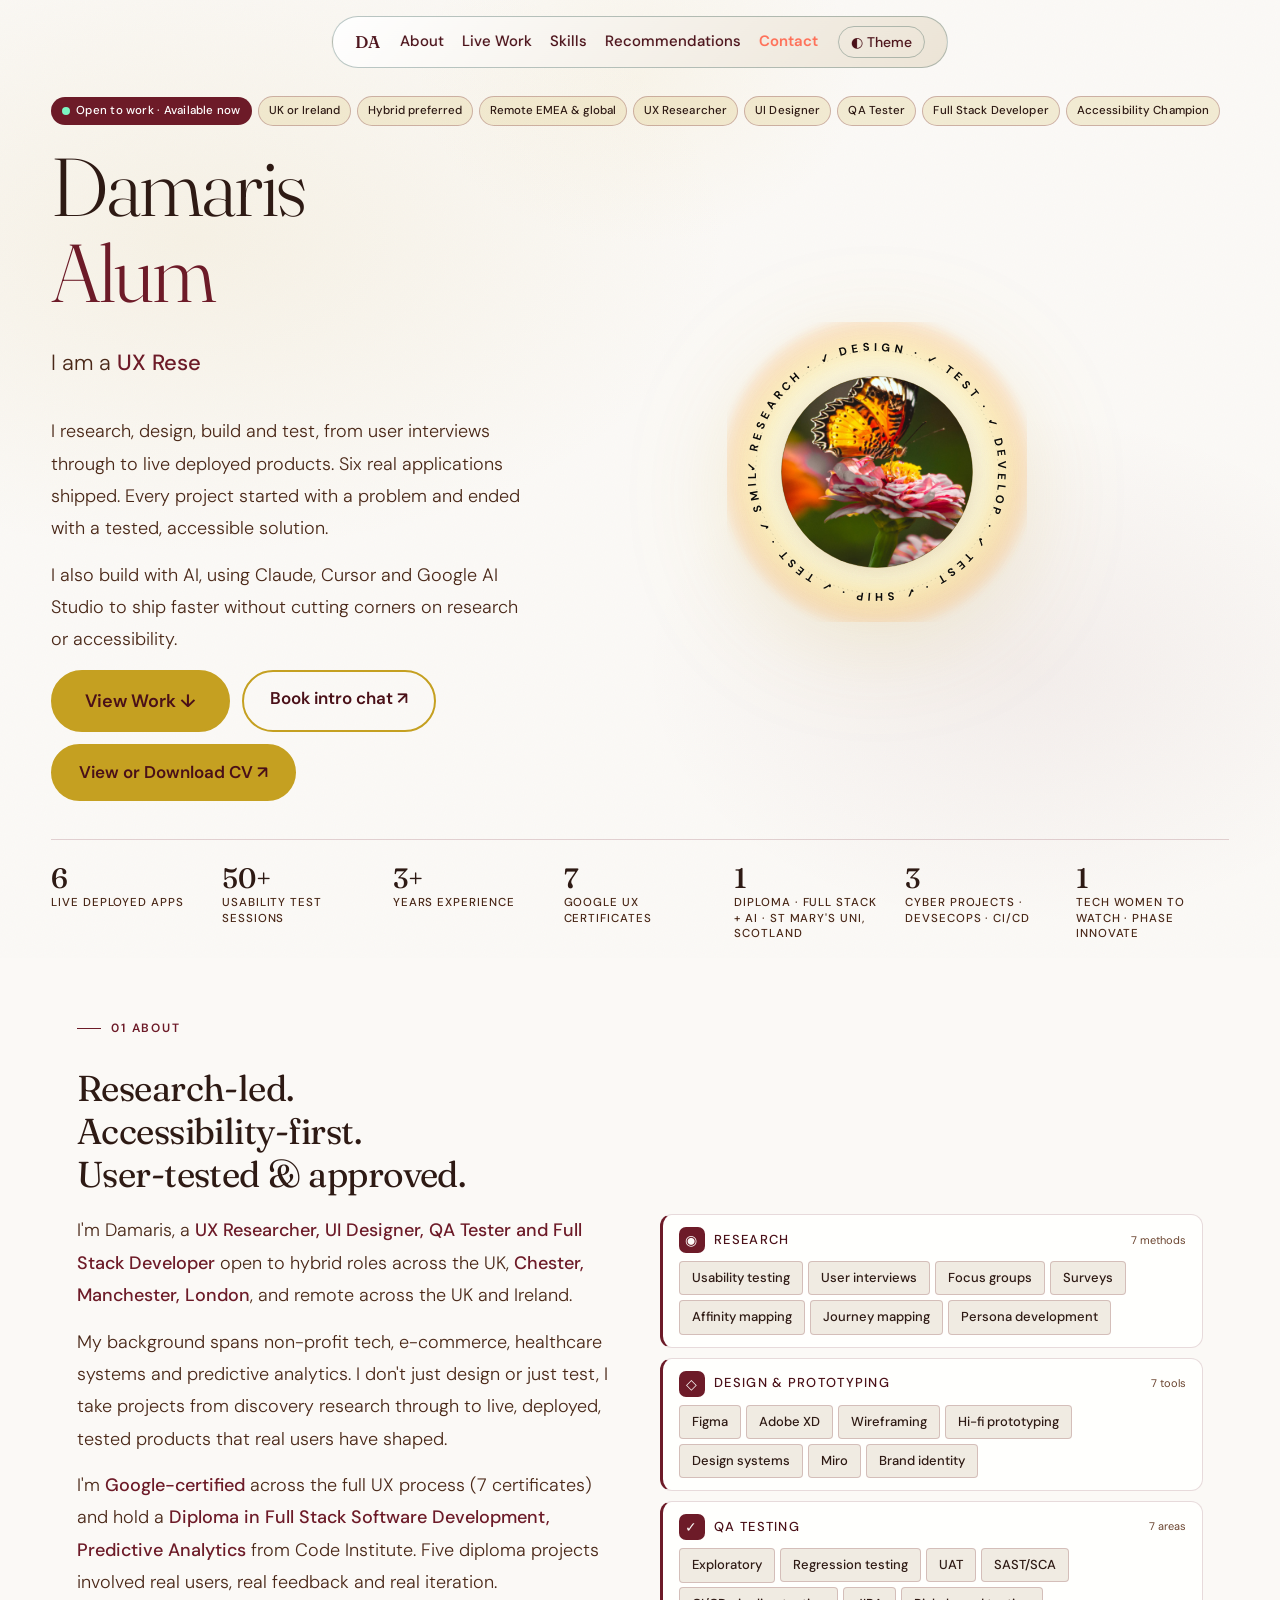
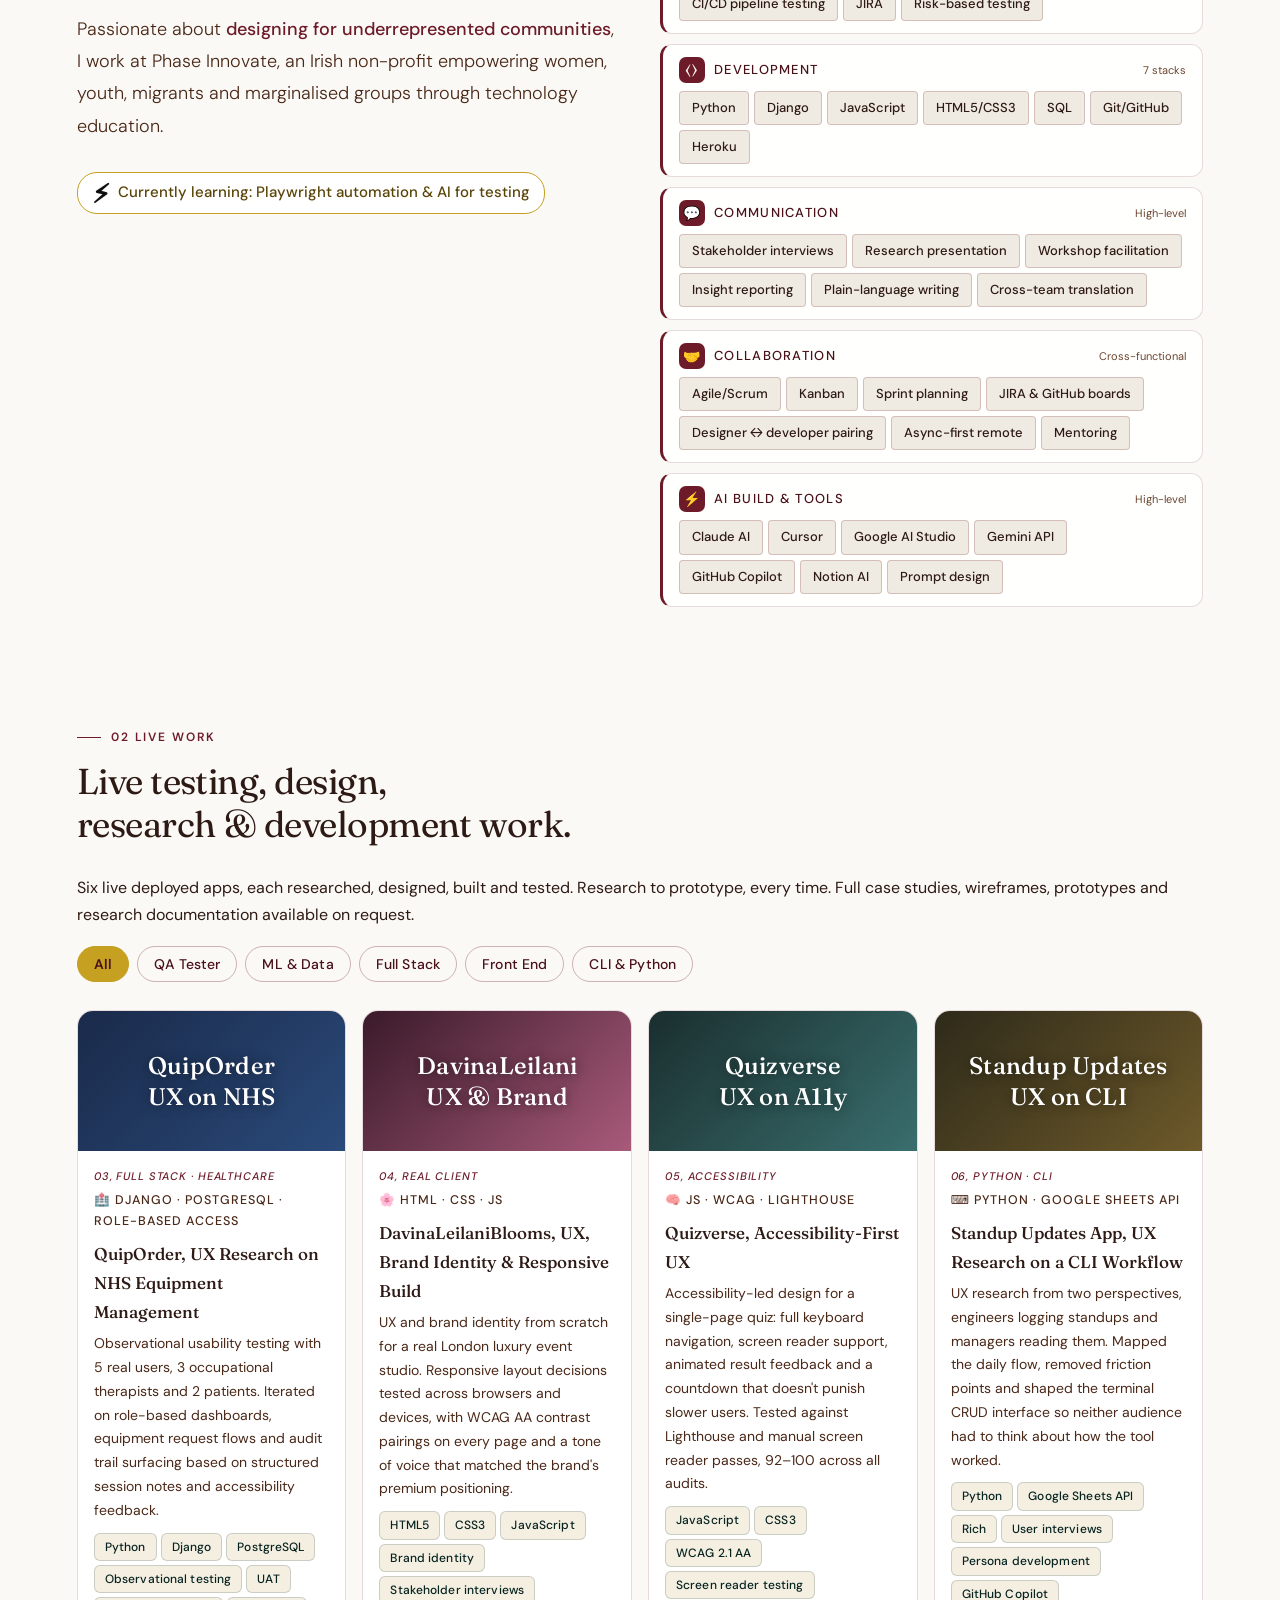
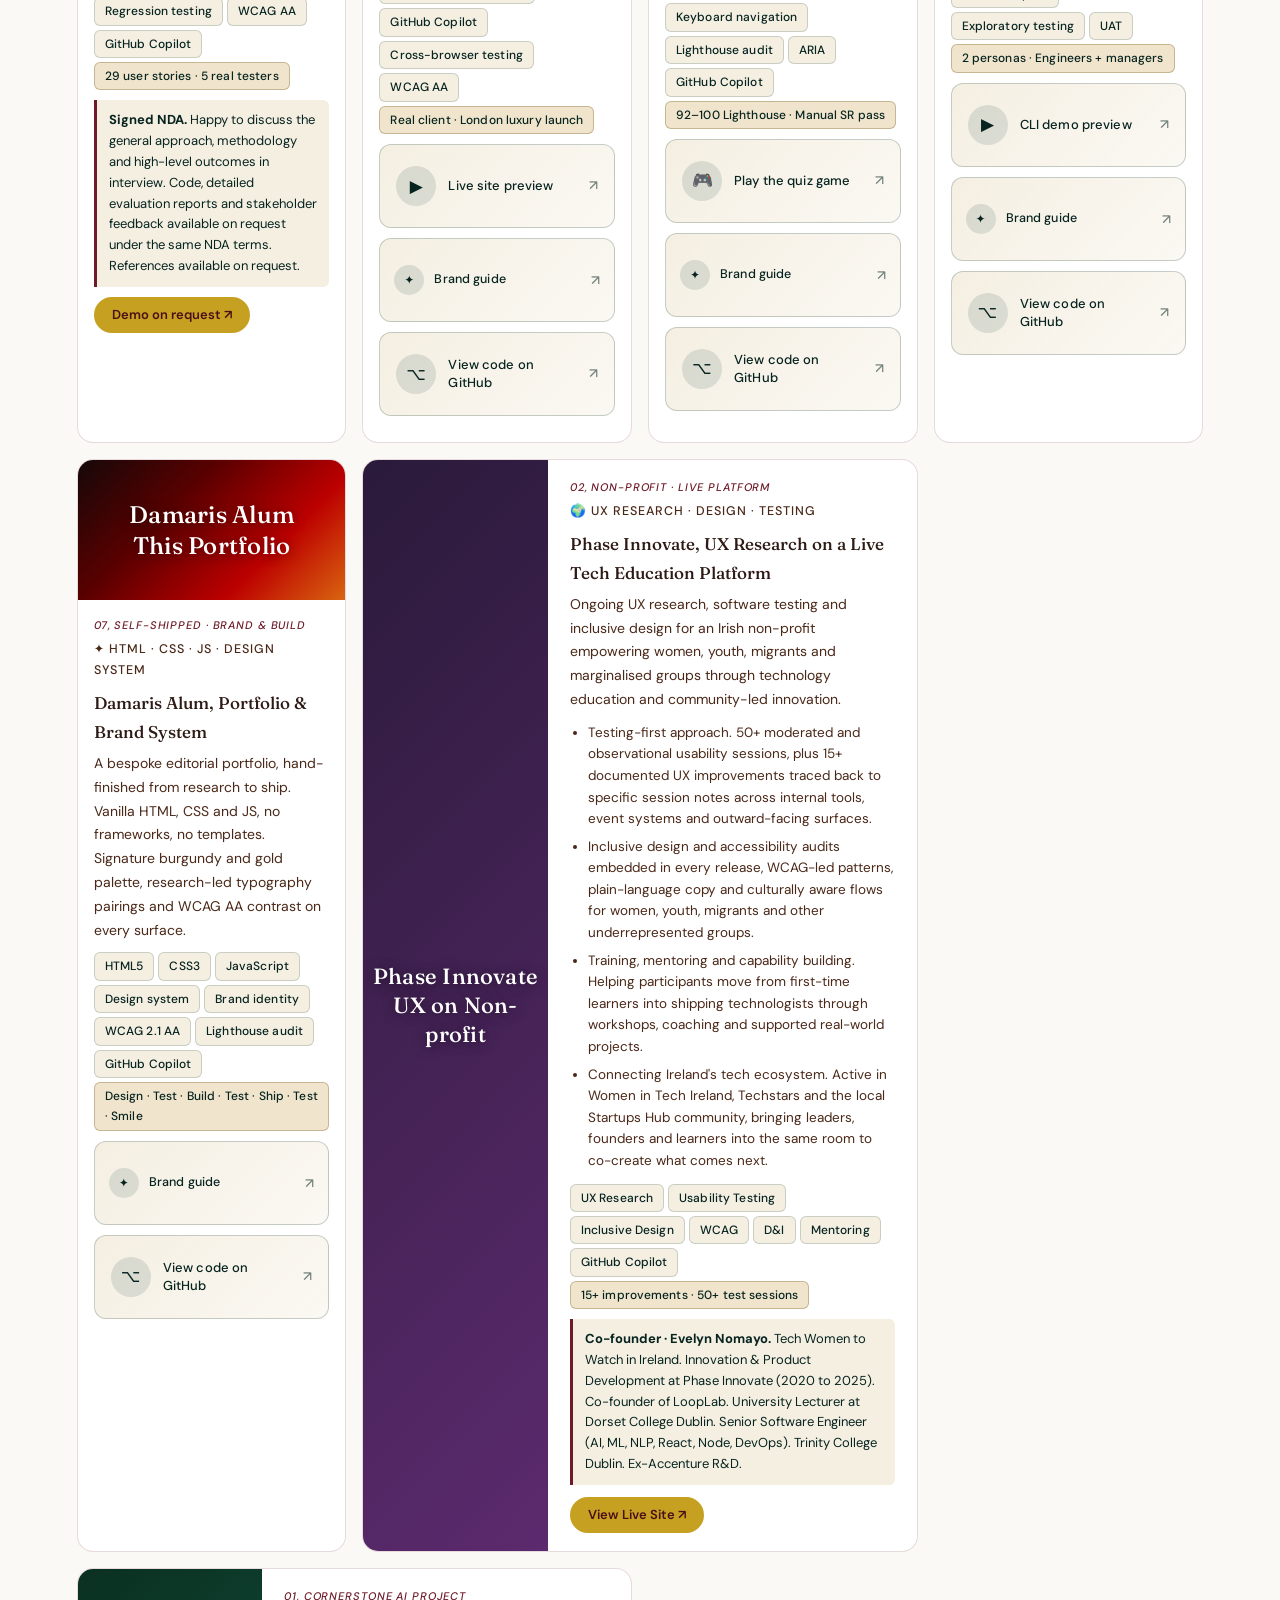
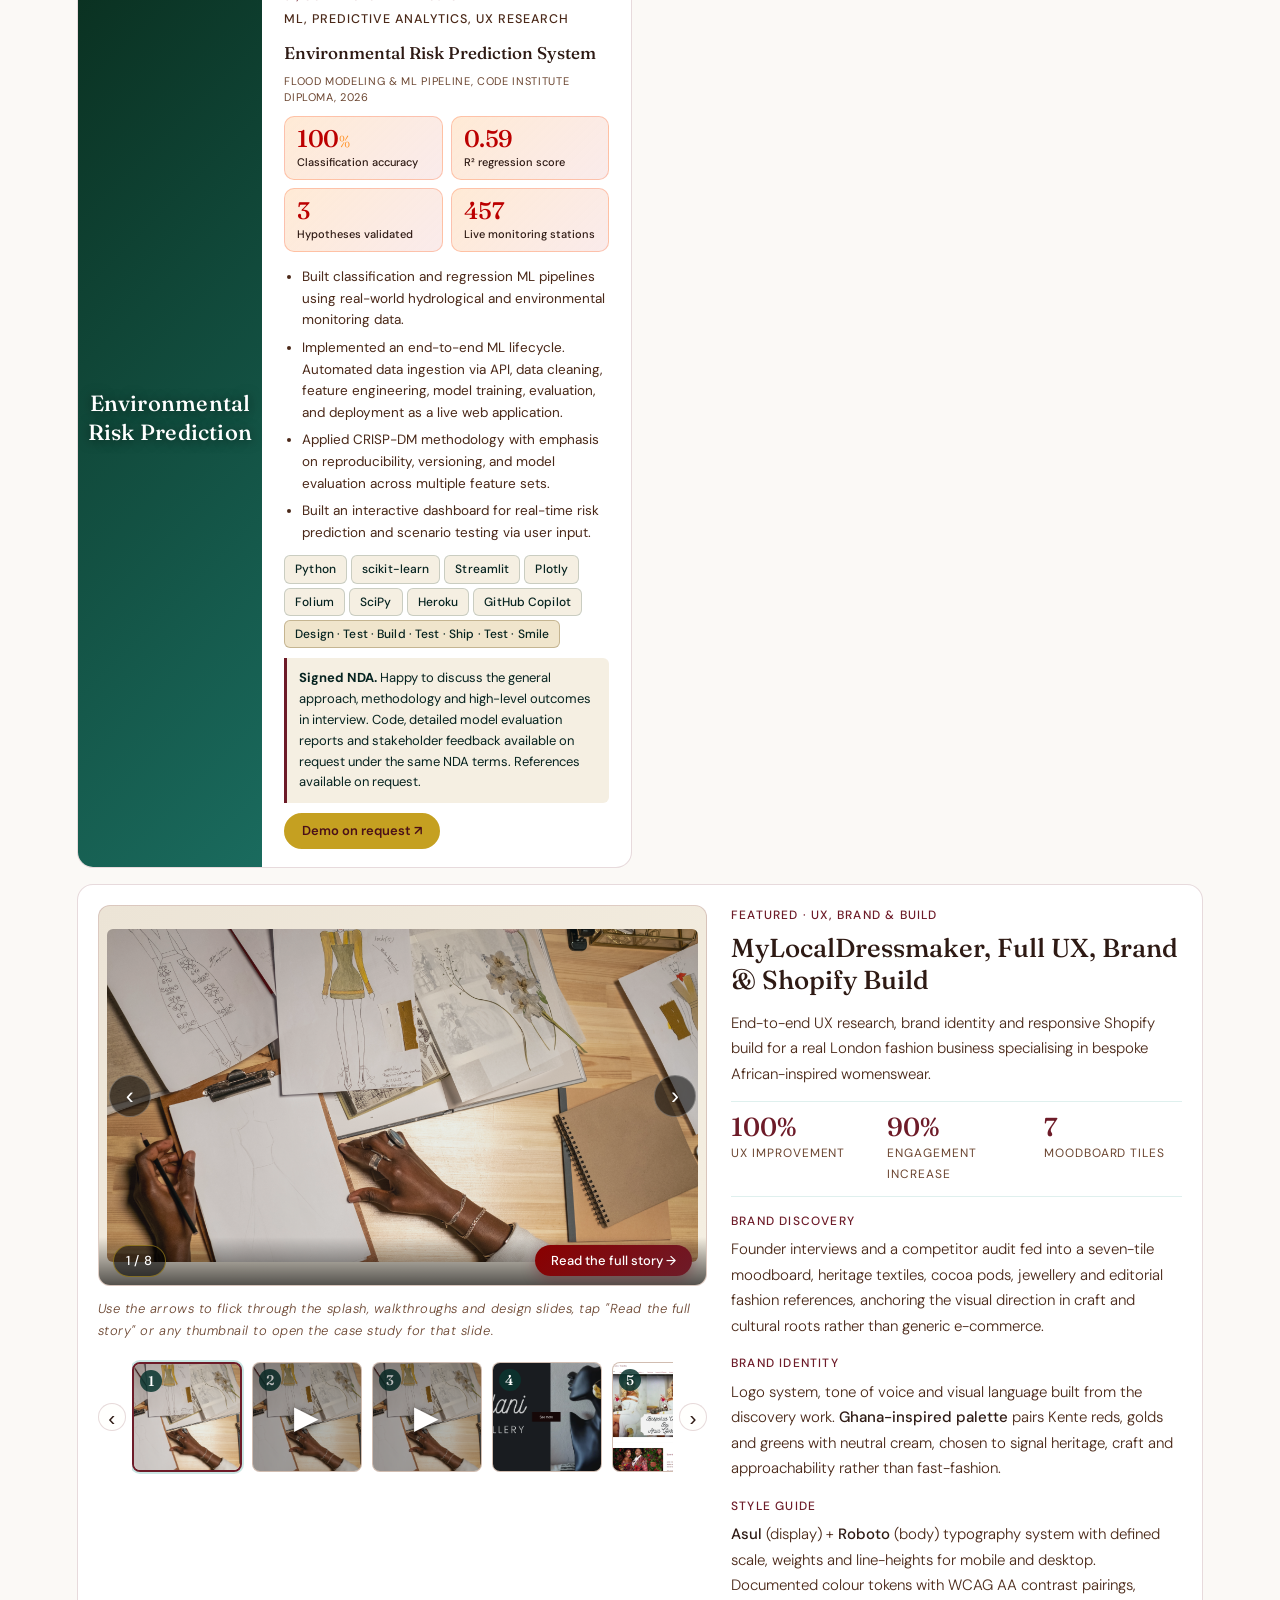
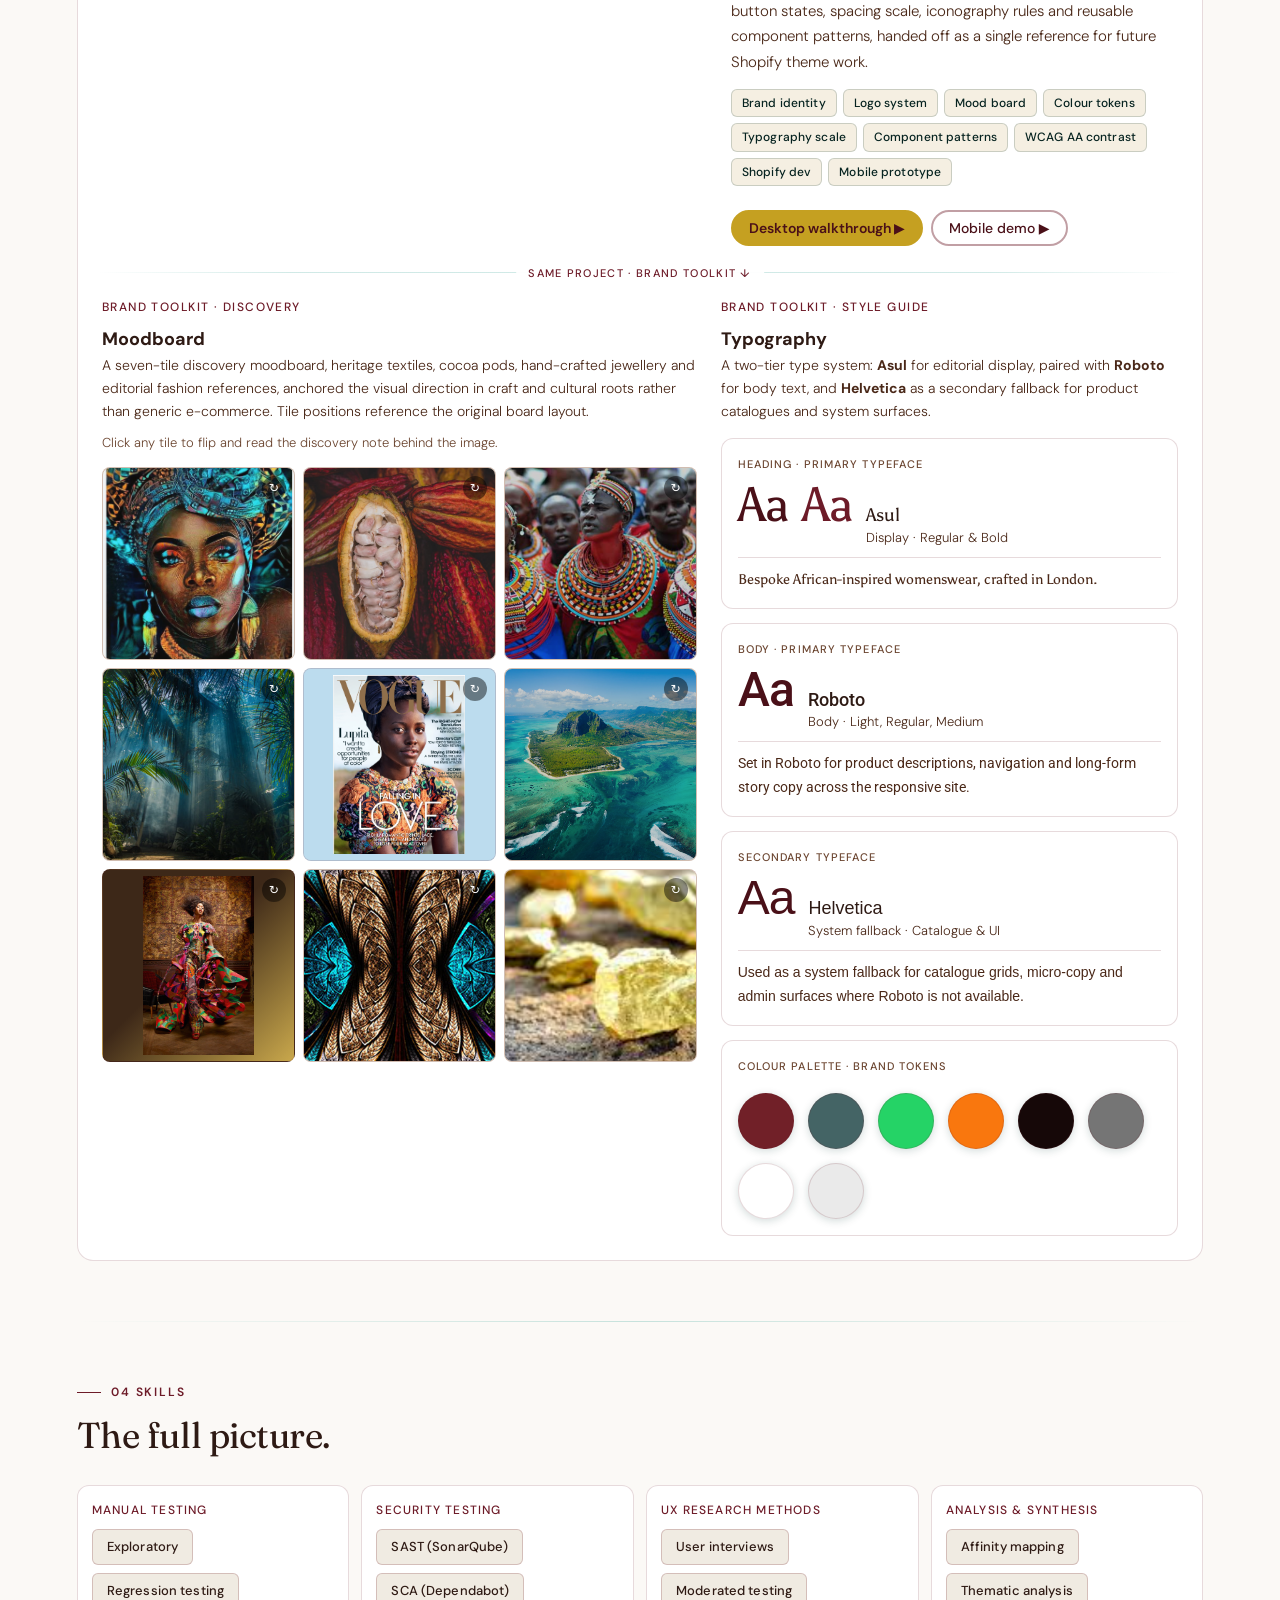
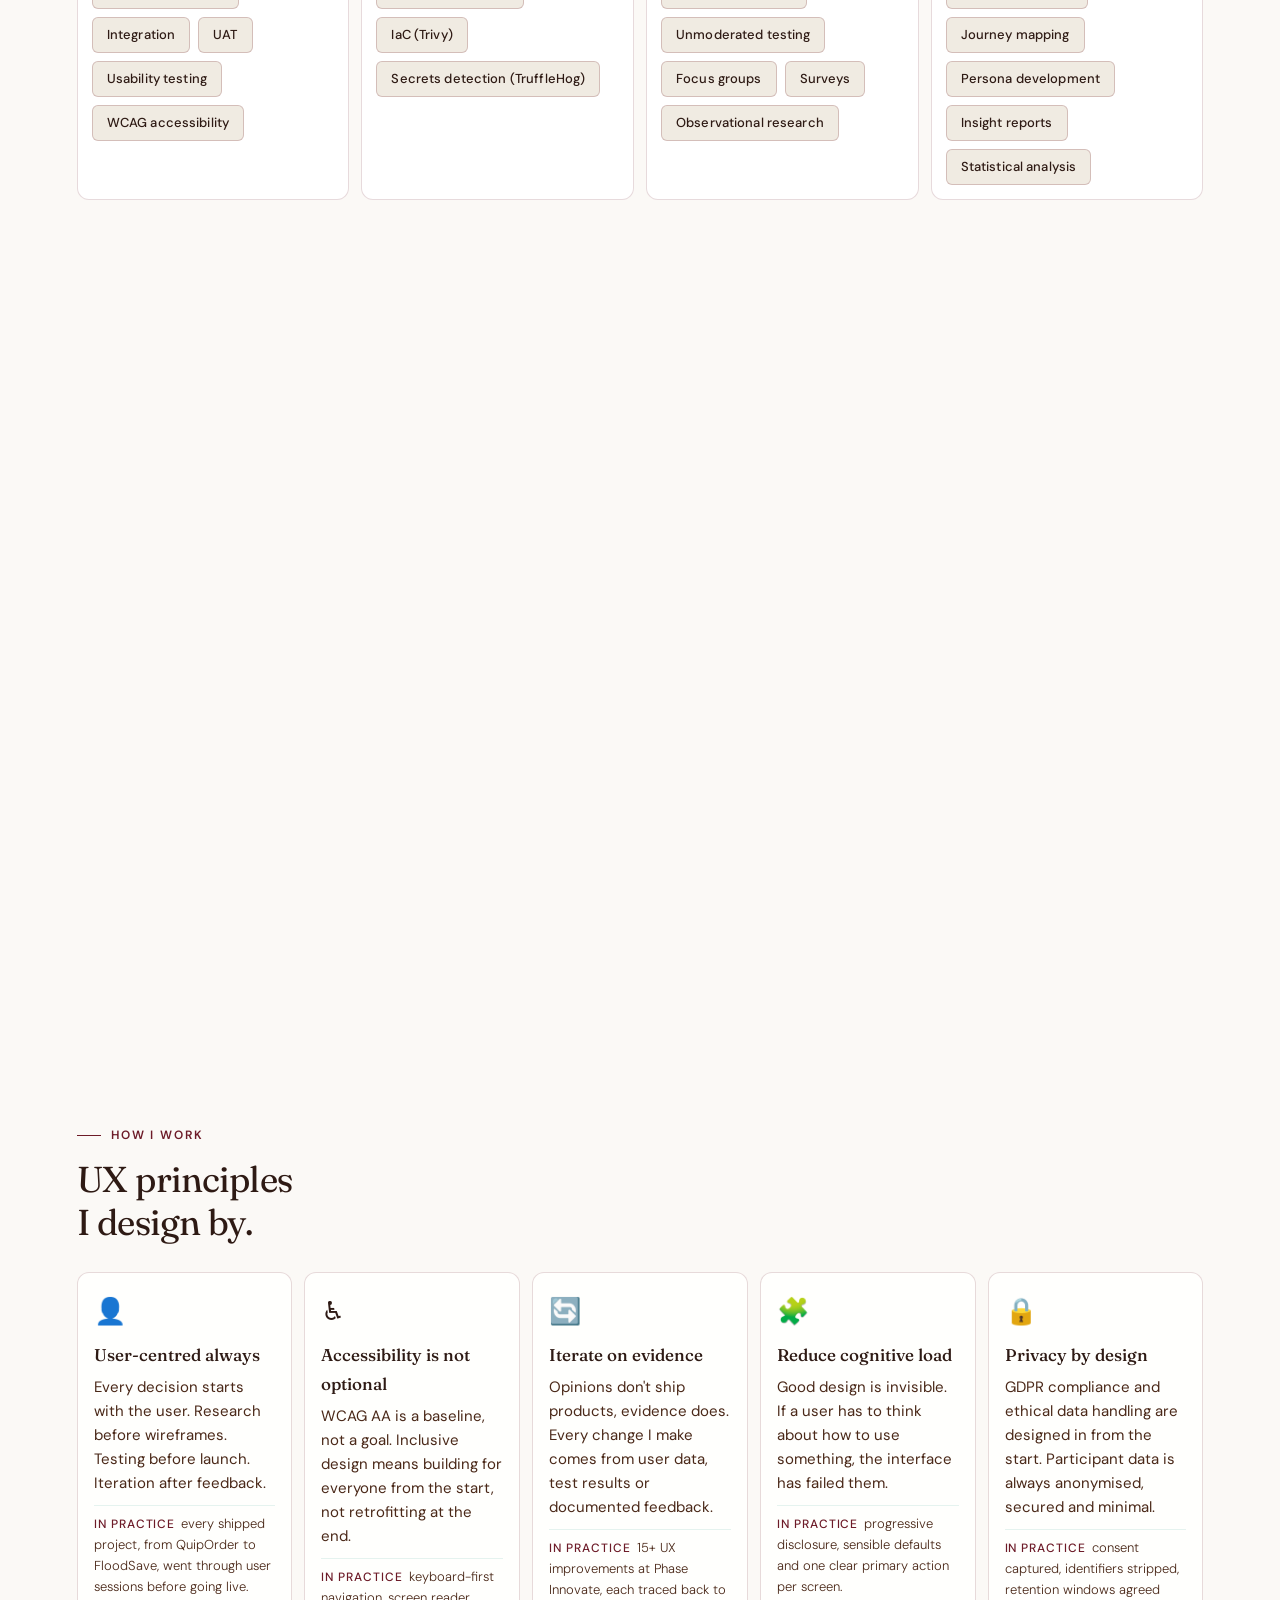
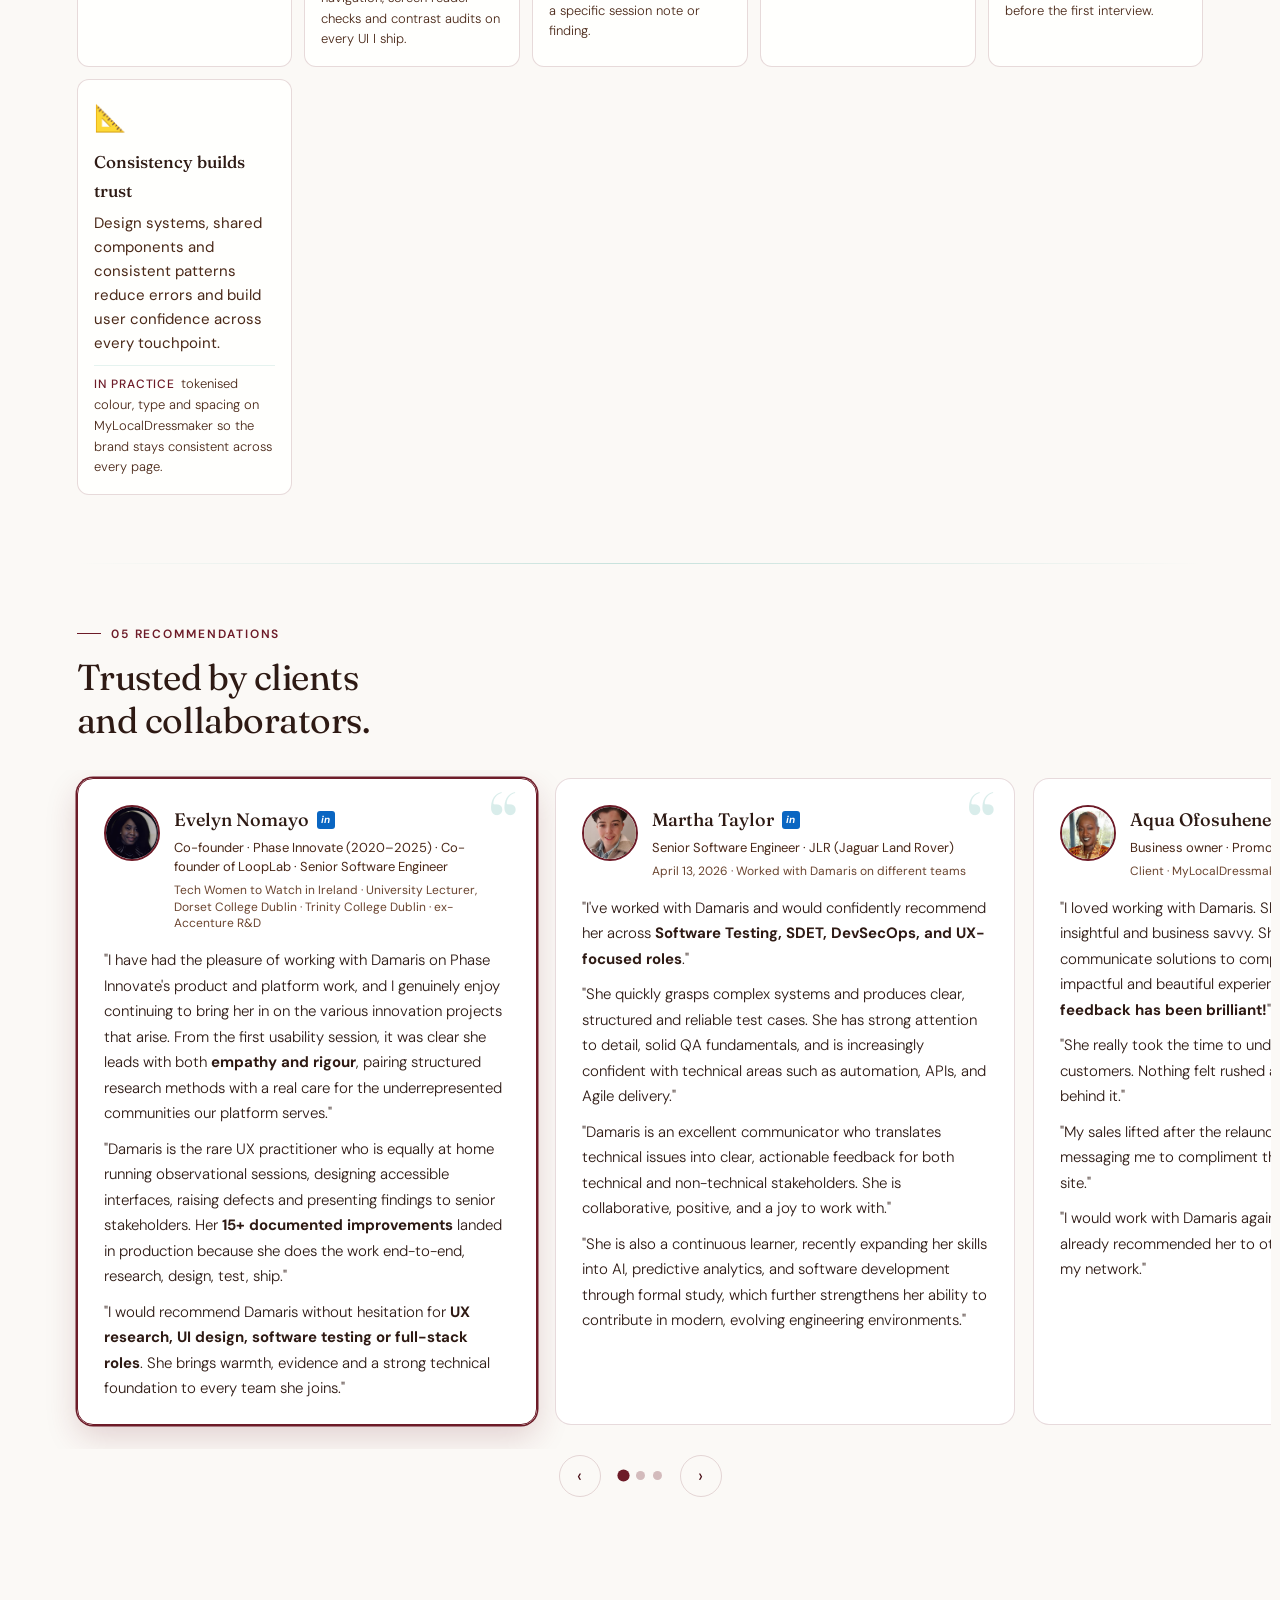
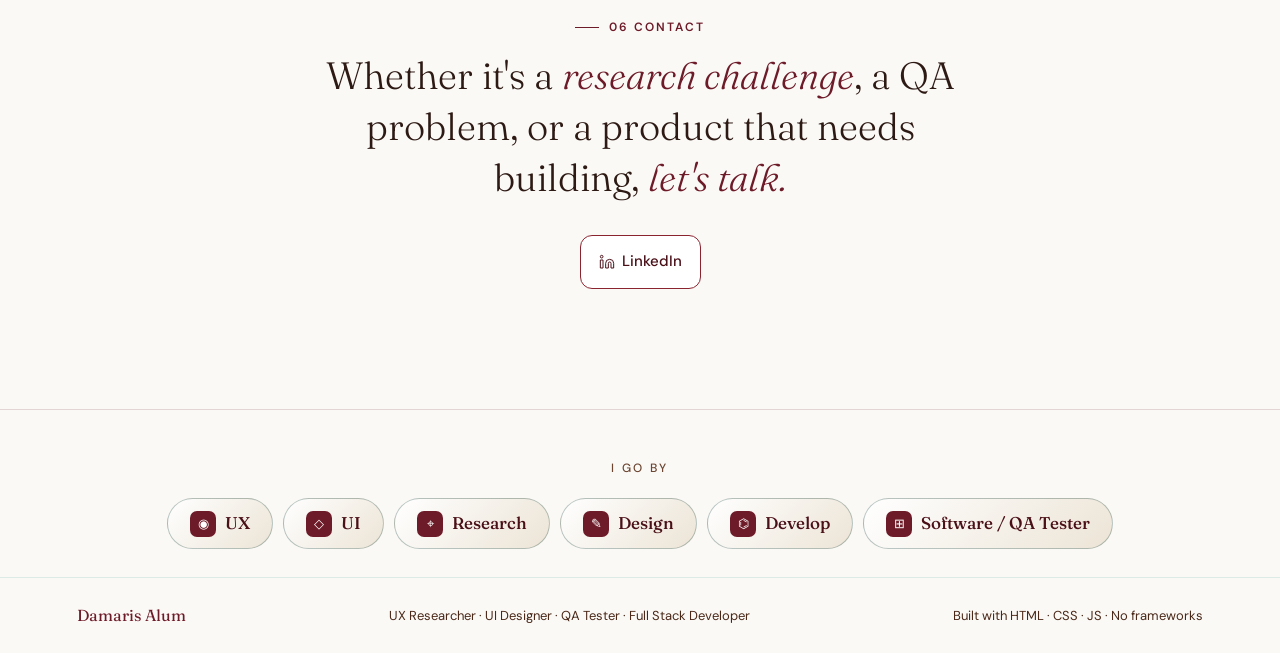
==== commit 313a7d99: "A11y + contrast: empty heading fix, filter button, back-to-top, card shimmer, dark-mode CTAs - Filte" ====
--- a/index.html
+++ b/index.html
@@ -1022,10 +1022,15 @@
             <span style="display:inline-block;background:transparent;color:#4a1018;border:2px solid #C5A021;padding:9px 20px;border-radius:50px;font-size:14px;font-weight:600">Book intro chat ↗</span>
             <div style="font-size:11.5px;color:#6e6e6e;margin-top:10px;line-height:1.55">Transparent · gold border · burgundy text (light) / cream text (dark)</div>
           </div>
-          <div style="padding:18px 20px;background:#fff;border:0.5px solid rgba(109,27,40,0.18);border-radius:12px">
-            <div style="font-size:10px;text-transform:uppercase;letter-spacing:0.14em;color:#6D1B28;font-weight:500;margin-bottom:10px">Dark-mode CTAs (teal family)</div>
+          <div style="padding:18px 20px;background:#0a1814;border:0.5px solid rgba(124,246,194,0.22);border-radius:12px">
+            <div style="font-size:10px;text-transform:uppercase;letter-spacing:0.14em;color:#7cf6c2;font-weight:500;margin-bottom:10px">Dark-mode · filled</div>
             <span style="display:inline-block;background:#1A6B5E;color:#FBF9F6;border:2px solid #1A6B5E;padding:9px 20px;border-radius:50px;font-size:14px;font-weight:600">View CV ↗</span>
-            <div style="font-size:11.5px;color:#6e6e6e;margin-top:10px;line-height:1.55">Deep Teal <code style="font-size:11px">#1A6B5E</code> + Cream <code style="font-size:11px">#FBF9F6</code> · 6.2:1</div>
+            <div style="font-size:11.5px;color:#a8d0c8;margin-top:10px;line-height:1.55">Deep Teal <code style="font-size:11px;color:#7cf6c2;background:rgba(124,246,194,0.08);padding:1px 4px;border-radius:3px">#1A6B5E</code> + Cream <code style="font-size:11px;color:#7cf6c2;background:rgba(124,246,194,0.08);padding:1px 4px;border-radius:3px">#FBF9F6</code> · 6.2:1</div>
+          </div>
+          <div style="padding:18px 20px;background:#0a1814;border:0.5px solid rgba(124,246,194,0.22);border-radius:12px">
+            <div style="font-size:10px;text-transform:uppercase;letter-spacing:0.14em;color:#7cf6c2;font-weight:500;margin-bottom:10px">Dark-mode · hover (inverted)</div>
+            <span style="display:inline-block;background:#FBF9F6;color:#1A6B5E;border:2px solid #1A6B5E;padding:9px 20px;border-radius:50px;font-size:14px;font-weight:600">View CV ↗</span>
+            <div style="font-size:11.5px;color:#a8d0c8;margin-top:10px;line-height:1.55">Cream <code style="font-size:11px;color:#7cf6c2;background:rgba(124,246,194,0.08);padding:1px 4px;border-radius:3px">#FBF9F6</code> + Deep Teal <code style="font-size:11px;color:#7cf6c2;background:rgba(124,246,194,0.08);padding:1px 4px;border-radius:3px">#1A6B5E</code> · 6.2:1</div>
           </div>
         </div>
       </section>
@@ -1337,7 +1342,7 @@
       <div class="mld-modal-media" id="mldModalMedia"></div>
       <div class="mld-modal-text">
         <div class="mld-modal-eyebrow" id="mldModalEyebrow"></div>
-        <h3 class="mld-modal-title" id="mldModalTitle"></h3>
+        <h3 class="mld-modal-title" id="mldModalTitle">MyLocalDressmaker slide</h3>
         <div class="mld-modal-num" id="mldModalNum">Slide 1 of 8</div>
         <div class="mld-modal-body" id="mldModalBody"></div>
         <div class="mld-modal-foot">
--- a/styles.css
+++ b/styles.css
@@ -904,7 +904,7 @@
 }
 [data-theme="light"] .filter-btn{border-color:rgba(109,27,40,0.32);color:#4a1018}
 .filter-btn:hover,.filter-btn.active{
-  background:#C5A021;color:#fff;border-color:#C5A021;
+  background:#C5A021;color:#4a1018;border-color:#C5A021;font-weight:600;
 }
 .filter-btn:focus{outline:2px solid #C5A021;outline-offset:2px}
 
@@ -993,12 +993,14 @@
 }
 .card-preview::before{
   content:"";position:absolute;inset:0;
-  background:linear-gradient(110deg,transparent 40%,rgba(255,255,255,0.22) 50%,transparent 60%);
+  background:linear-gradient(105deg,transparent 35%,rgba(255,255,255,0.55) 50%,transparent 65%);
   transform:translateX(-110%);transition:transform 0.55s ease;
   pointer-events:none;
 }
 @media(prefers-reduced-motion:no-preference){
-  .card-preview::before{animation:goByShimmer 6.5s ease-in-out 0.8s infinite}
+  .card-preview::before{animation:goByShimmer 18s ease-in-out 1.5s infinite}
+  .card-preview:nth-of-type(2)::before{animation-delay:5s}
+  .card-preview:nth-of-type(3)::before{animation-delay:8.5s}
   .card-preview:hover::before,.card-preview:focus-visible::before{animation:none}
 }
 .card-preview:hover,.card-preview:focus-visible{
@@ -1719,18 +1721,24 @@
 .footer-name{font-family:var(--serif);color:var(--teal);font-size:16px}
 .footer-note{font-size:13px;color:var(--text-muted)}
 
-/* ── BACK TO TOP ── */
+/* ── BACK TO TOP ── (light: burgundy + cream, dark: deep teal + cream — both 11:1+) */
 .btt{
-  position:fixed;bottom:24px;right:24px;width:42px;height:42px;
-  border-radius:50%;background:var(--teal);color:#fff;
-  border:none;cursor:pointer;font-size:21px;
+  position:fixed;bottom:24px;right:24px;width:44px;height:44px;
+  border-radius:50%;background:#4a1018;color:#FBF9F6;
+  border:2px solid #4a1018;cursor:pointer;font-size:22px;font-weight:700;
   display:flex;align-items:center;justify-content:center;
-  box-shadow:0 4px 16px rgba(42,157,143,0.4);
+  box-shadow:0 4px 16px rgba(74,16,24,0.4);
   transition:all var(--tr);opacity:0;pointer-events:none;z-index:50;
 }
+[data-theme="dark"] .btt{
+  background:#0a3630;border-color:#0a3630;color:#FBF9F6;
+  box-shadow:0 4px 16px rgba(10,54,48,0.55);
+}
 .btt.show{opacity:1;pointer-events:all}
-.btt:hover{transform:translateY(-2px);background:var(--teal-mid)}
-.btt:focus{outline:2px solid var(--teal);outline-offset:3px}
+.btt:hover{transform:translateY(-2px);background:#FBF9F6;color:#4a1018;border-color:#4a1018}
+[data-theme="dark"] .btt:hover{background:#FBF9F6;color:#0a3630;border-color:#0a3630}
+.btt:focus{outline:2px solid #4a1018;outline-offset:3px}
+[data-theme="dark"] .btt:focus{outline-color:#0a3630}
 
 /* ── RESPONSIVE ── */
 @media(max-width:920px){
@@ -2095,15 +2103,26 @@
   .mld-carousel-nav:hover,
   .mld-carousel-nav:focus-visible,
   .go-by-badge-icon,
-  .btt,
   .card-preview:hover .card-preview-icon,
   .card-preview:focus-visible .card-preview-icon,
   .btn-ghost:hover,
   .btn-ghost:focus,
-  .btn-ghost:focus-visible
+  .btn-ghost:focus-visible,
+  .link-live
 ){
   background:#1a6b5e;
   border-color:#1a6b5e;
   color:#FBF9F6;
 }
-
+/* Dark-mode hover = invert: deep teal flips to cream bg + deep teal text */
+[data-theme="dark"] :is(
+  .btn-primary:hover,.btn-primary:focus,
+  .btn-primary-lg:hover,.btn-primary-lg:focus,
+  .link-live:hover,.link-live:focus
+){
+  background:#FBF9F6!important;
+  color:#1a6b5e!important;
+  border-color:#1a6b5e!important;
+  outline:2px solid #1a6b5e;outline-offset:2px;
+}
+
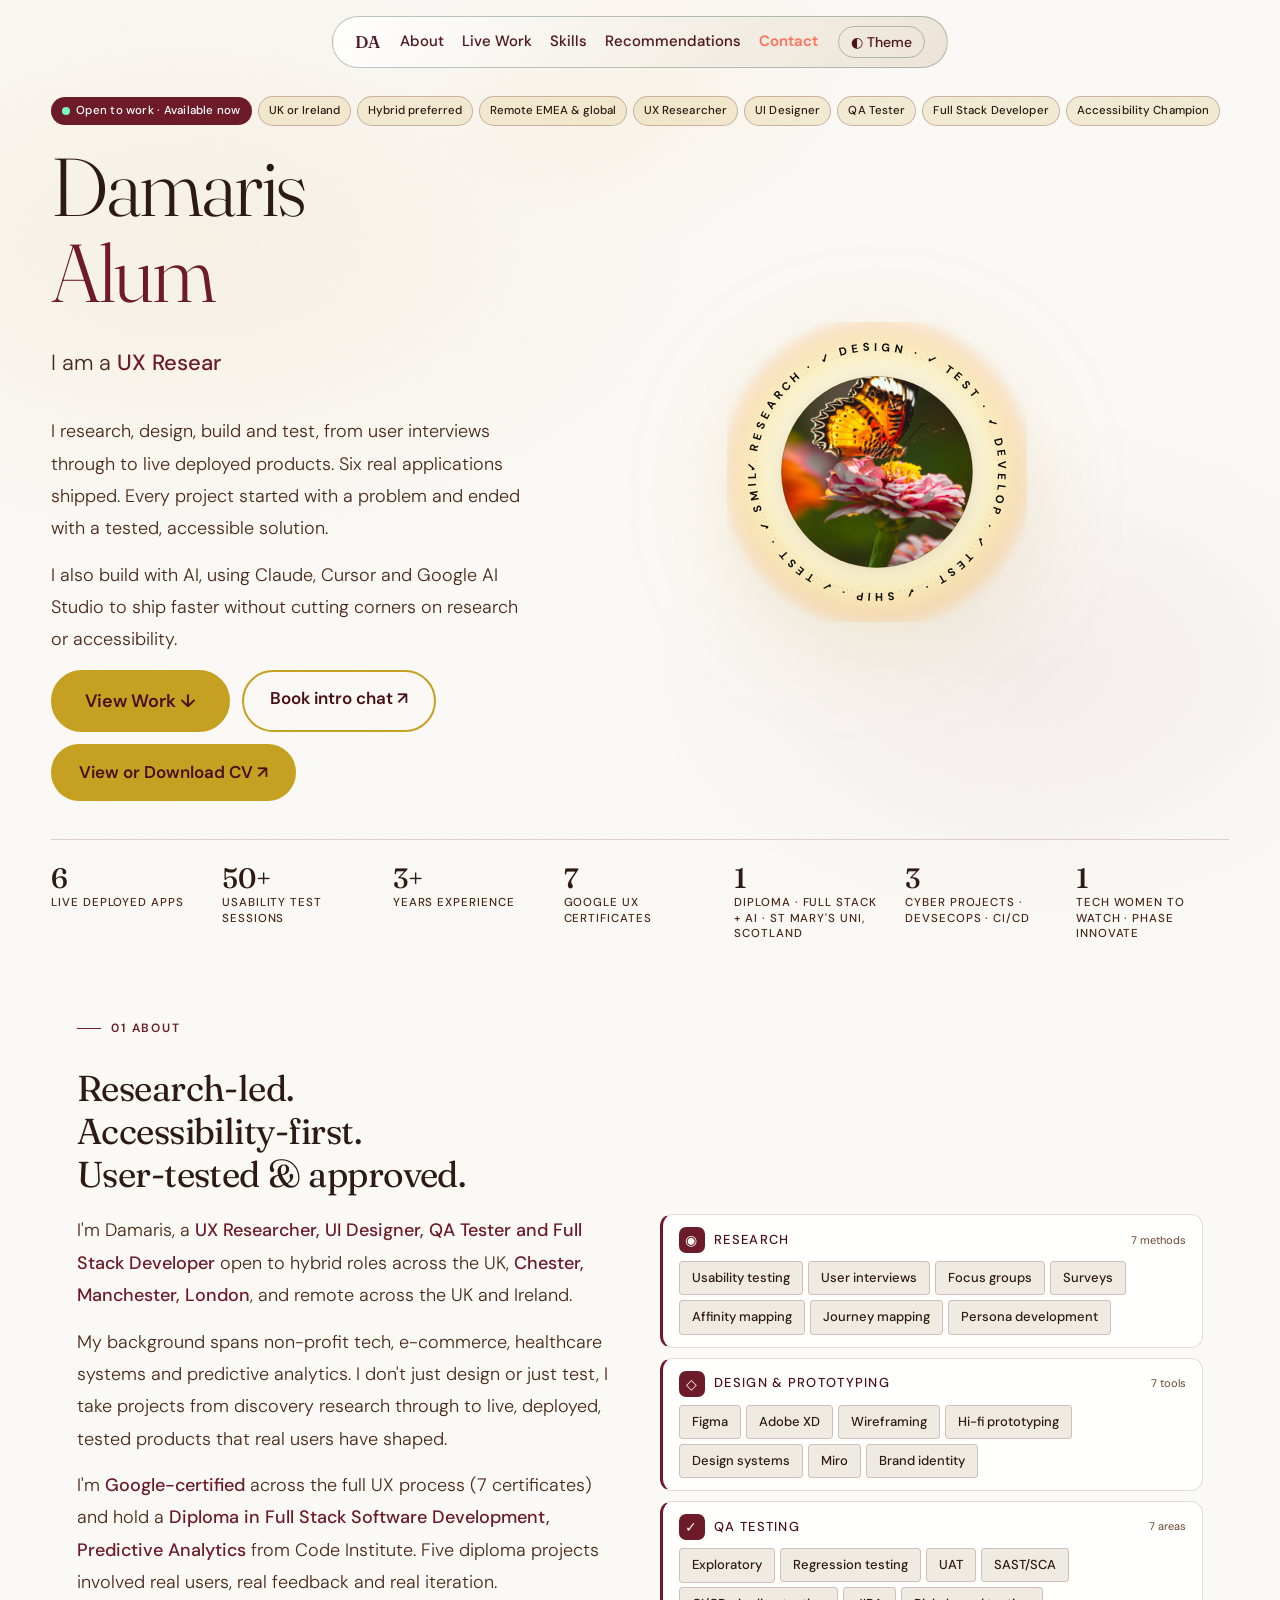
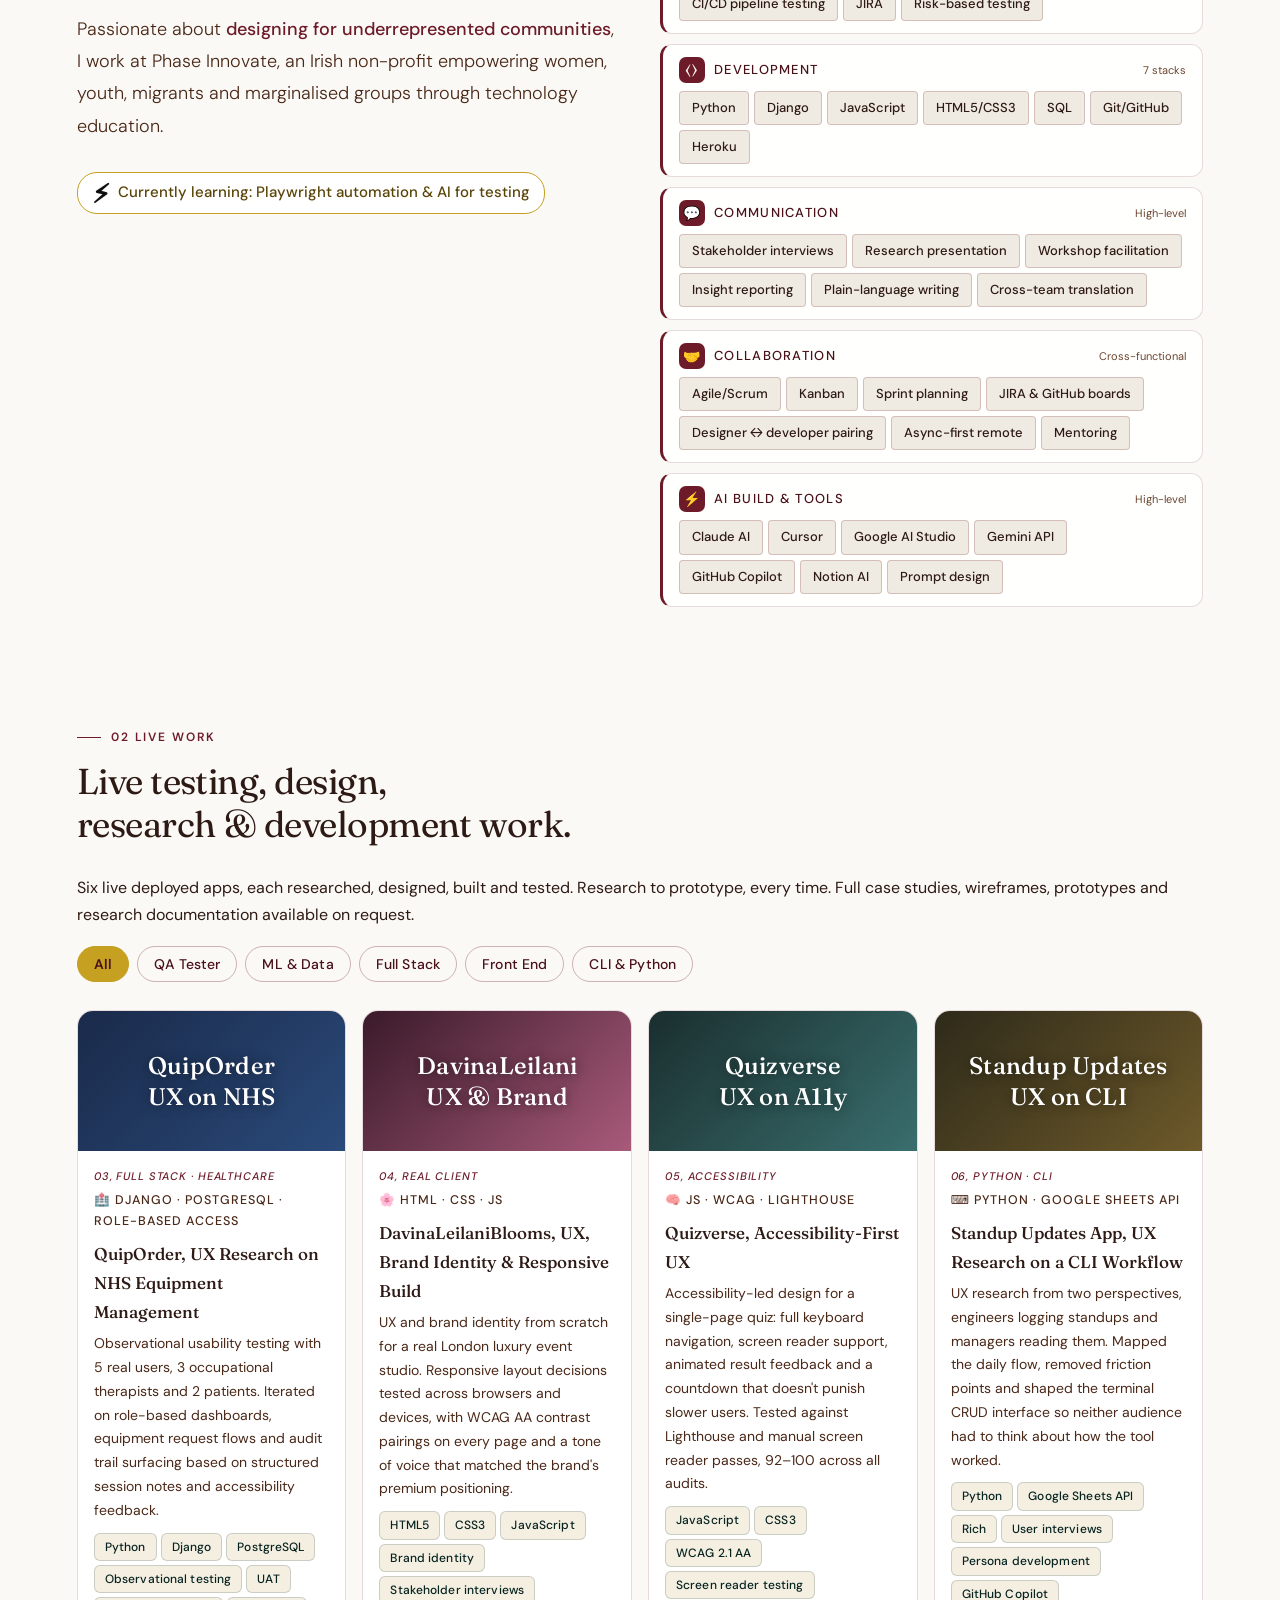
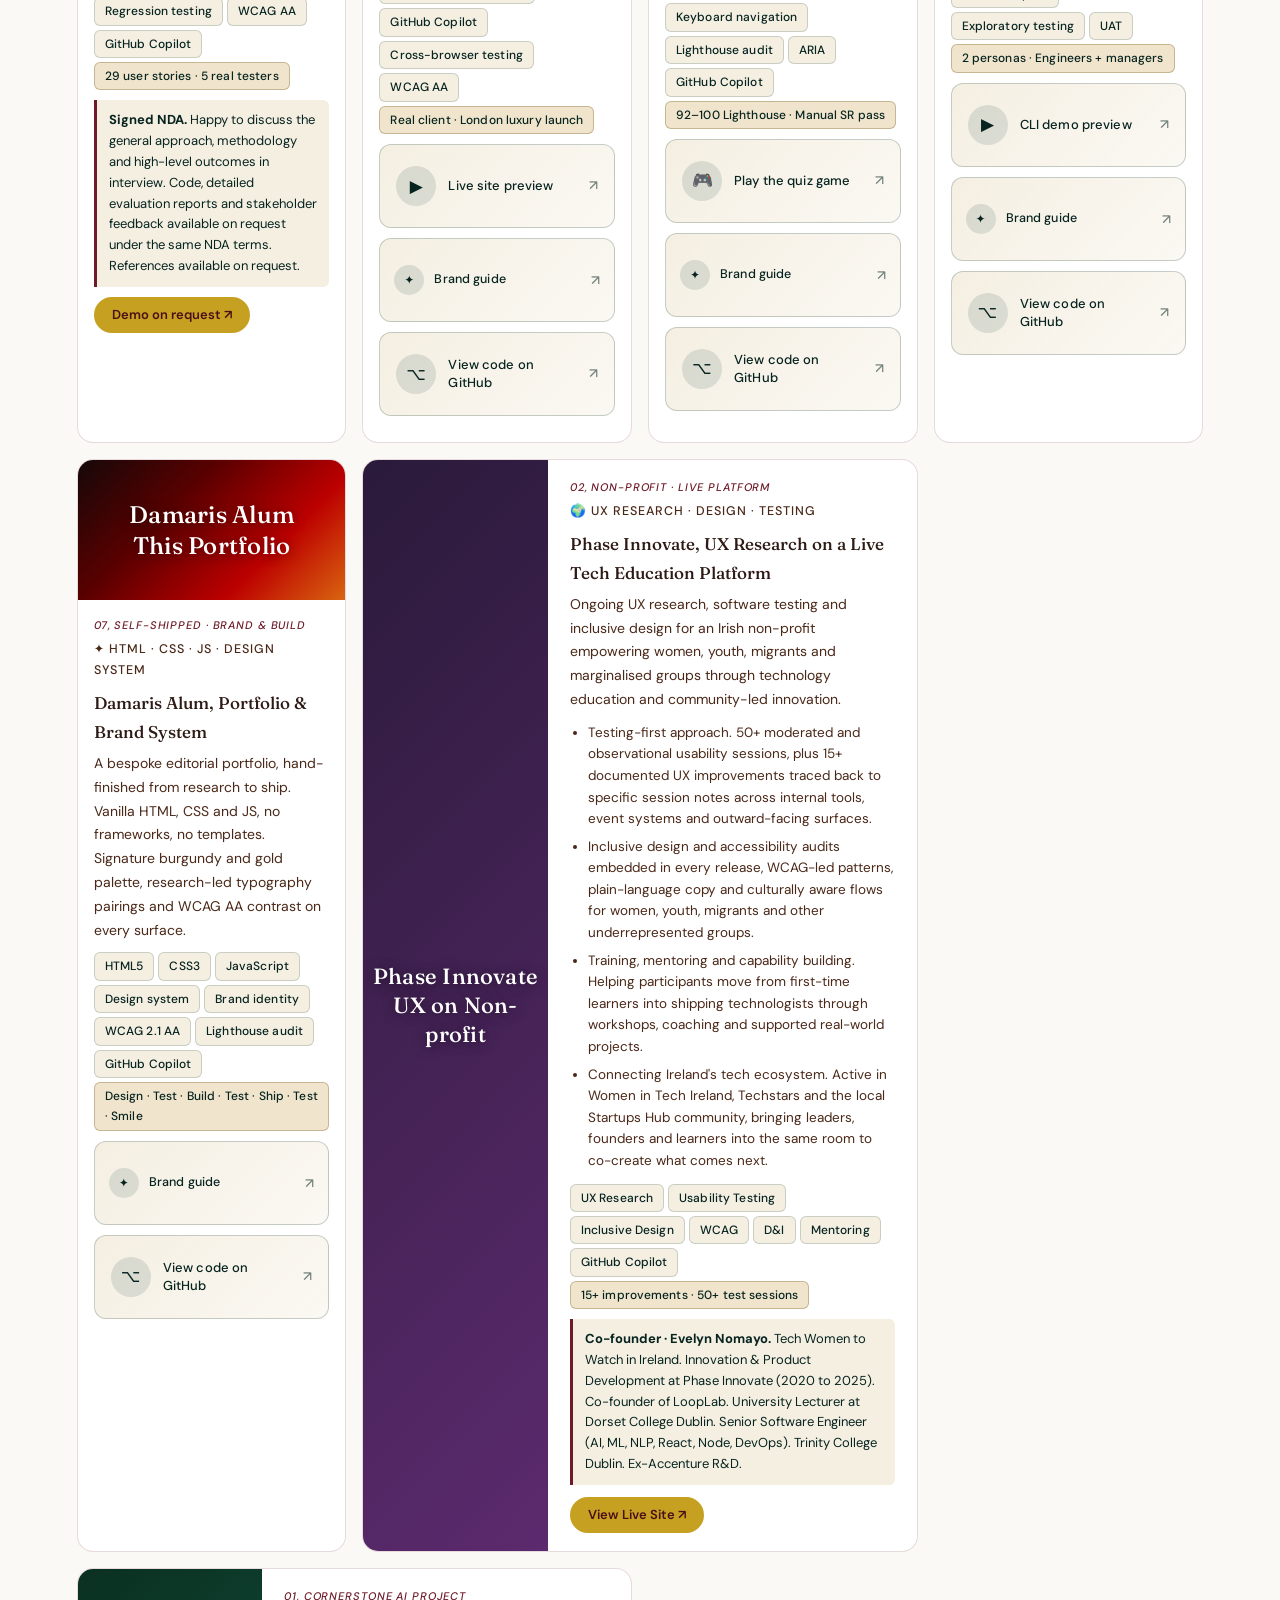
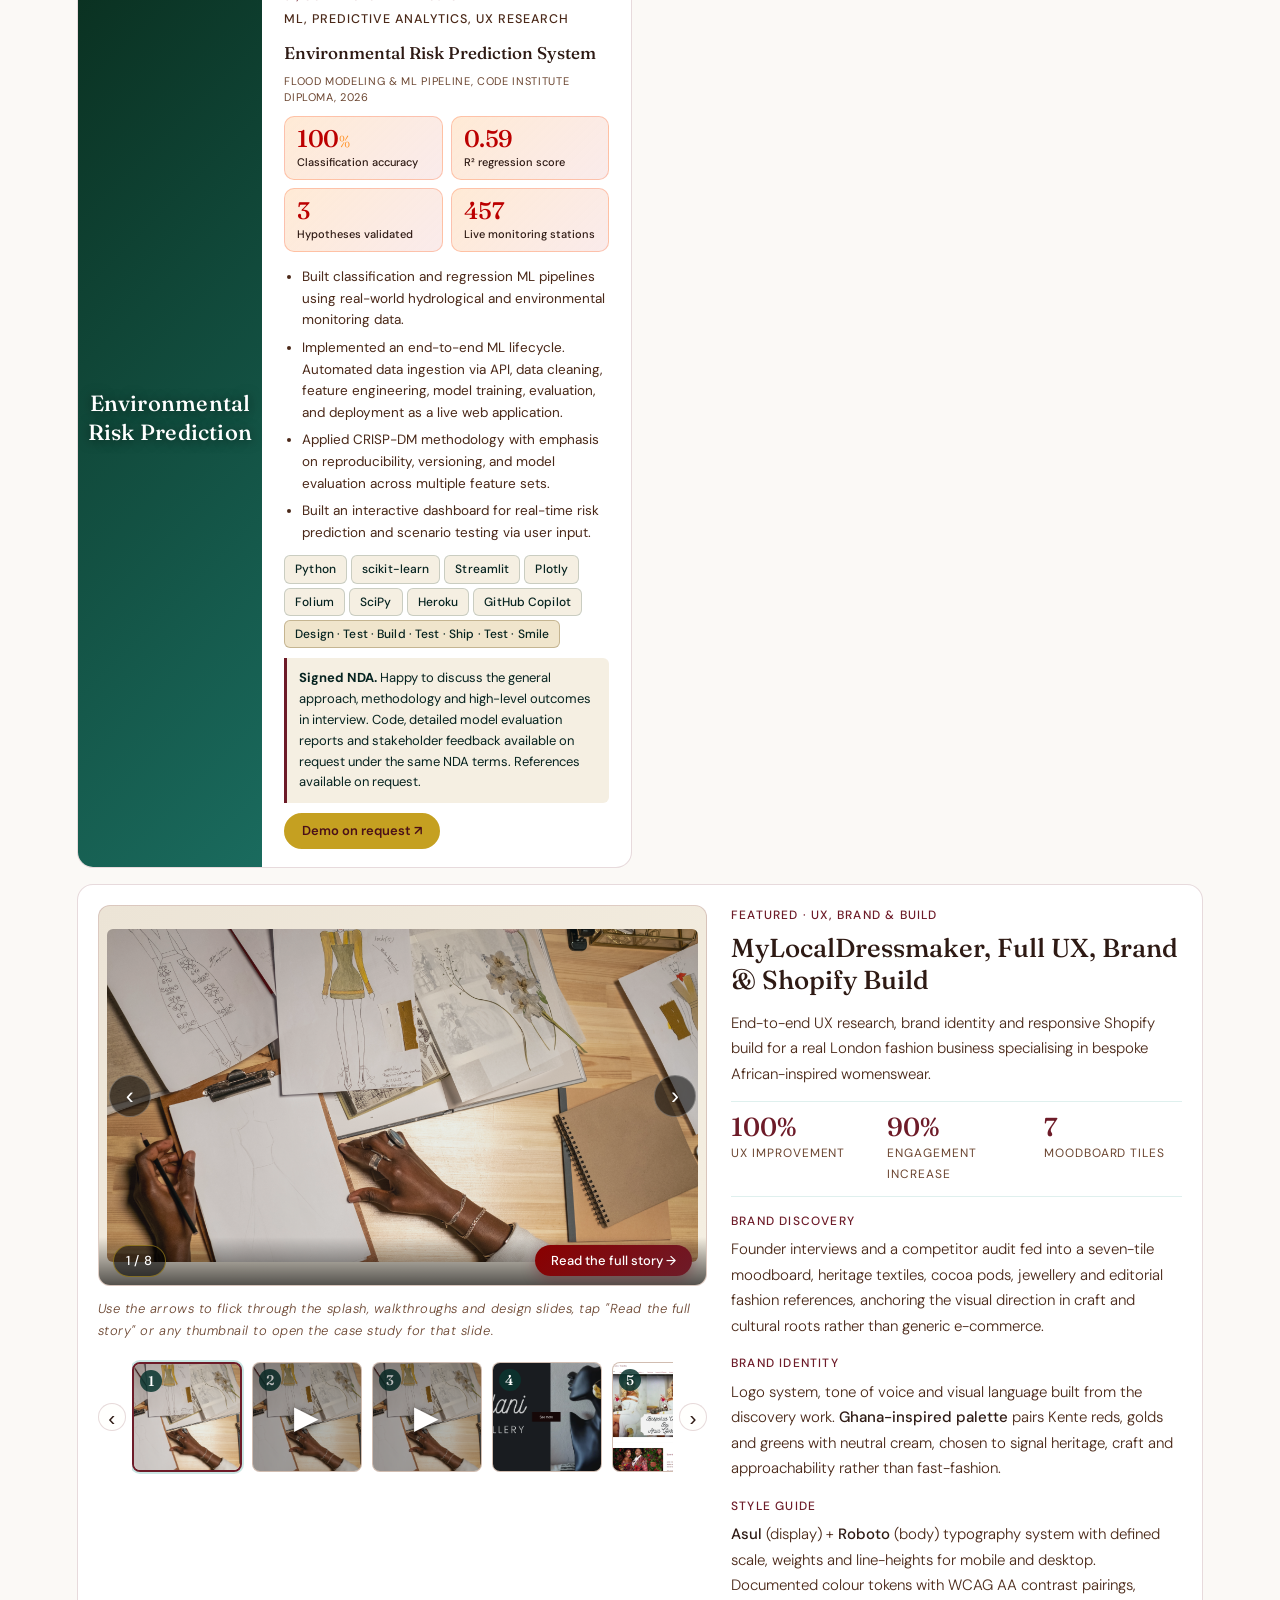
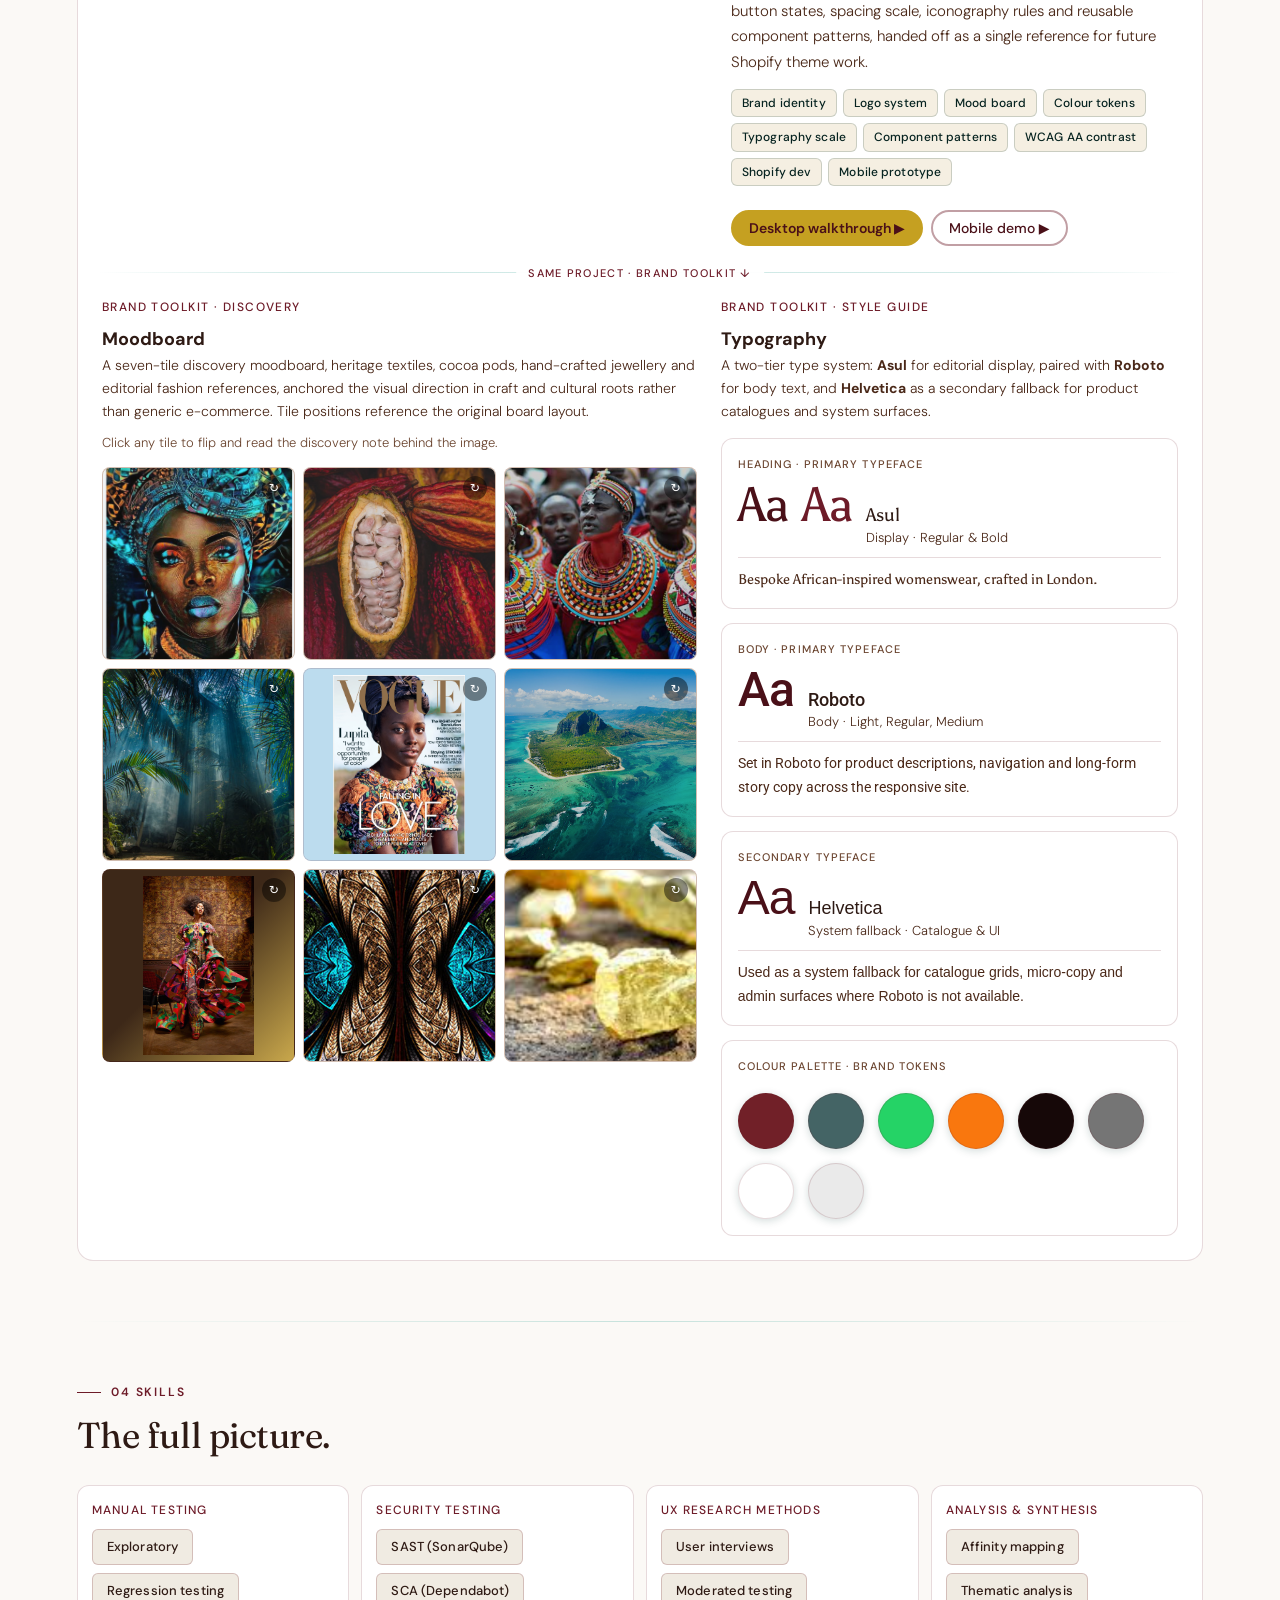
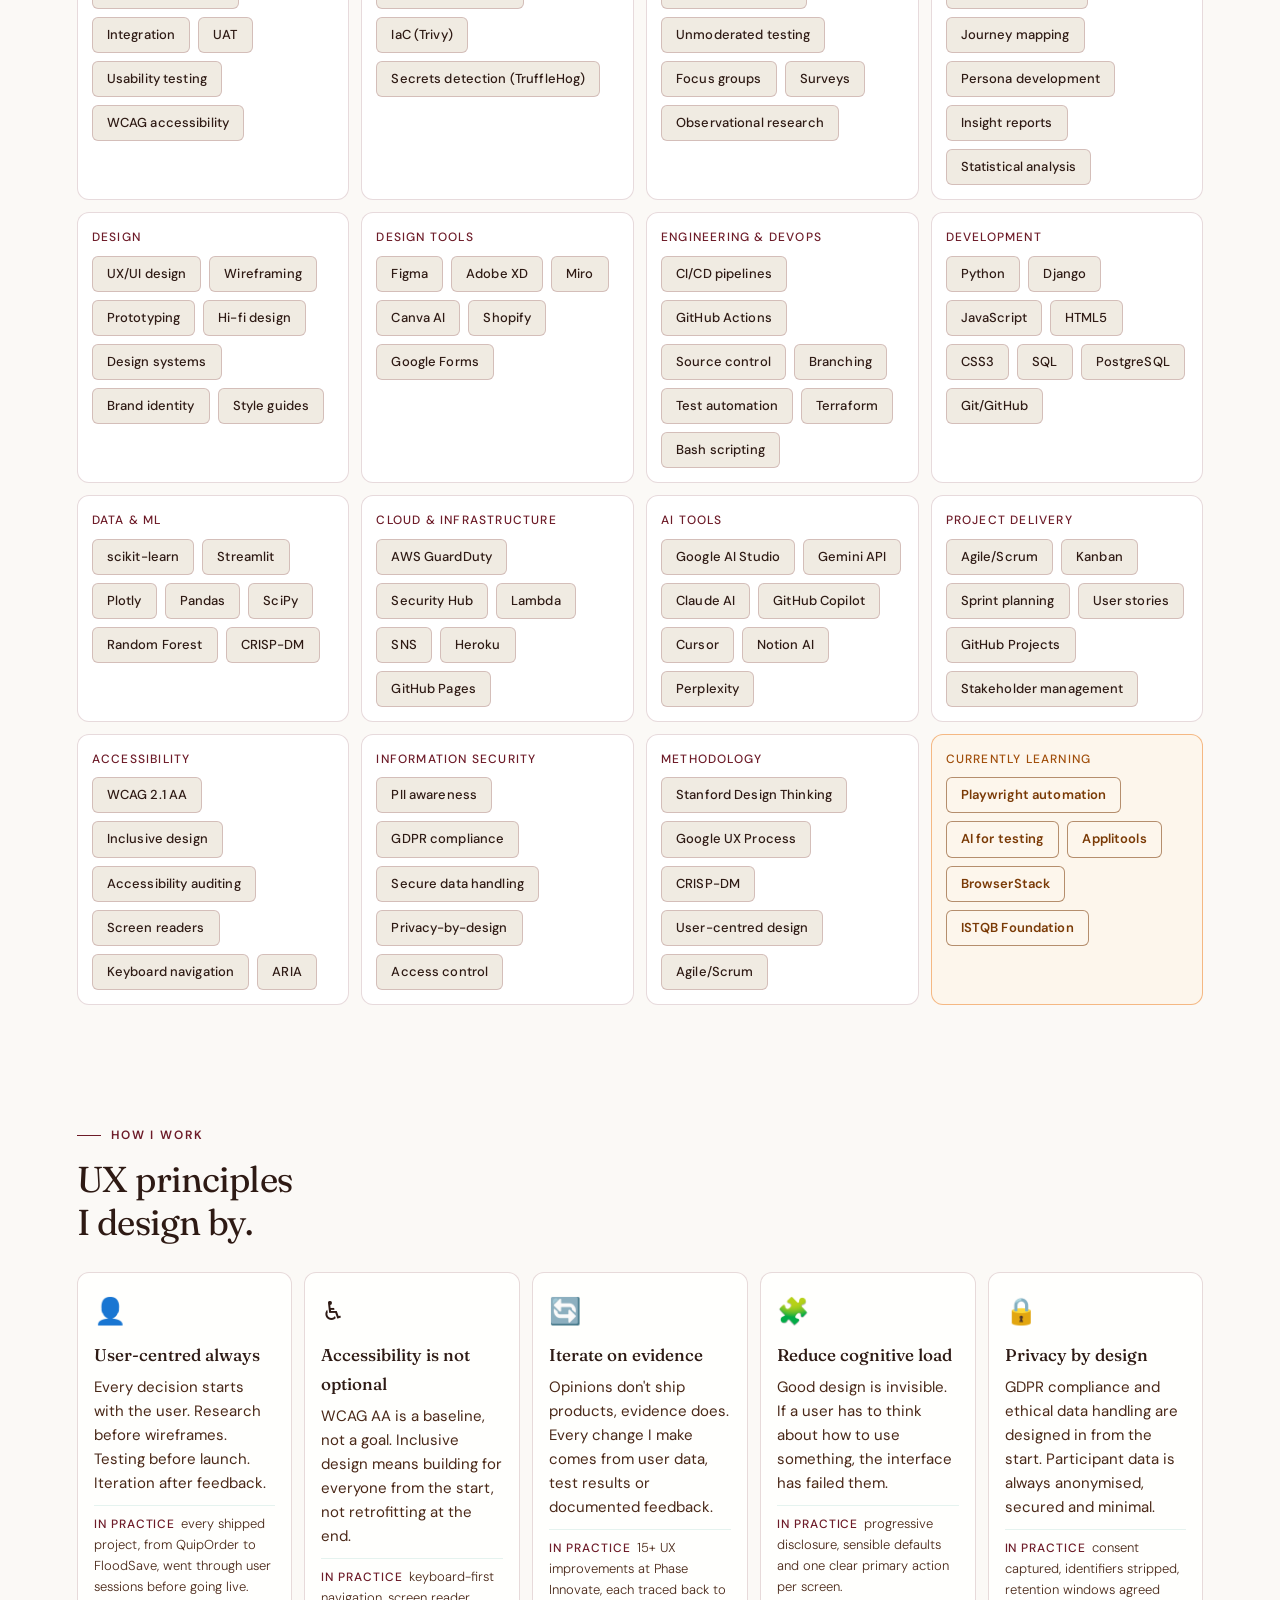
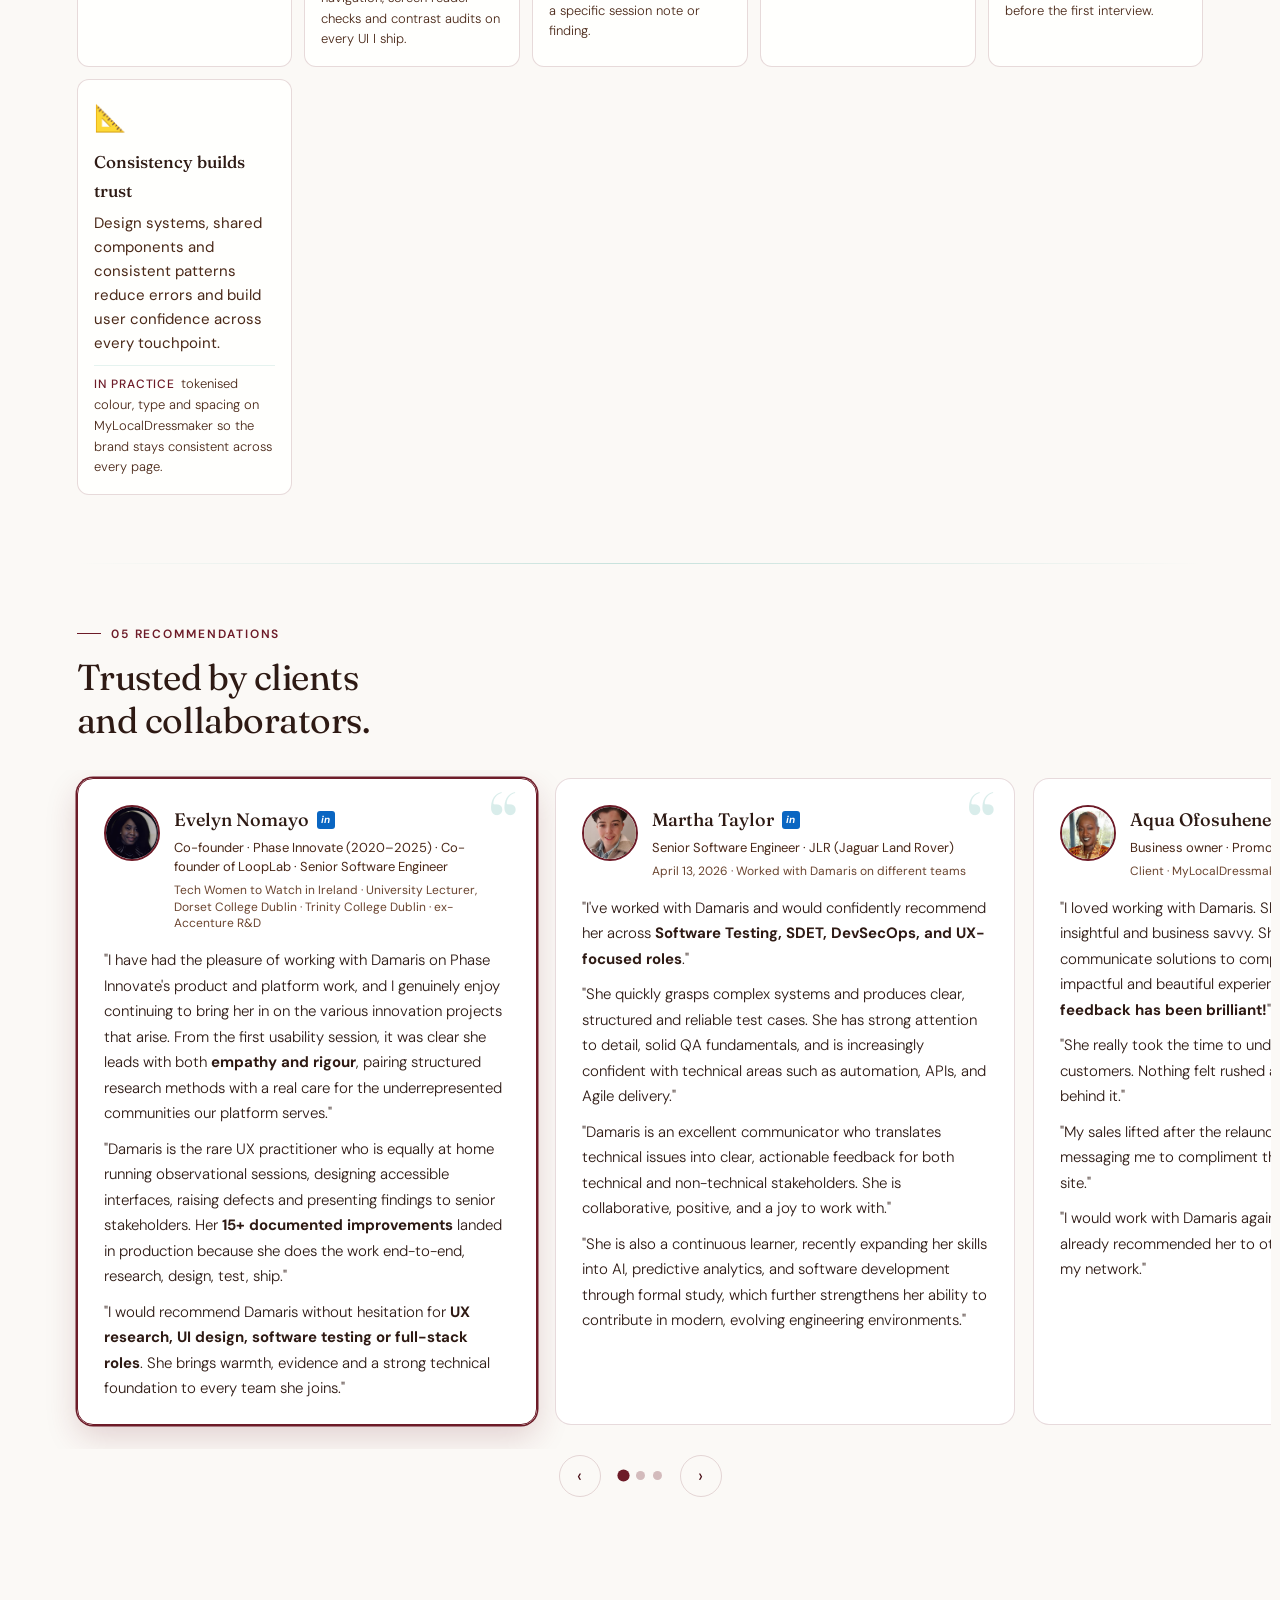
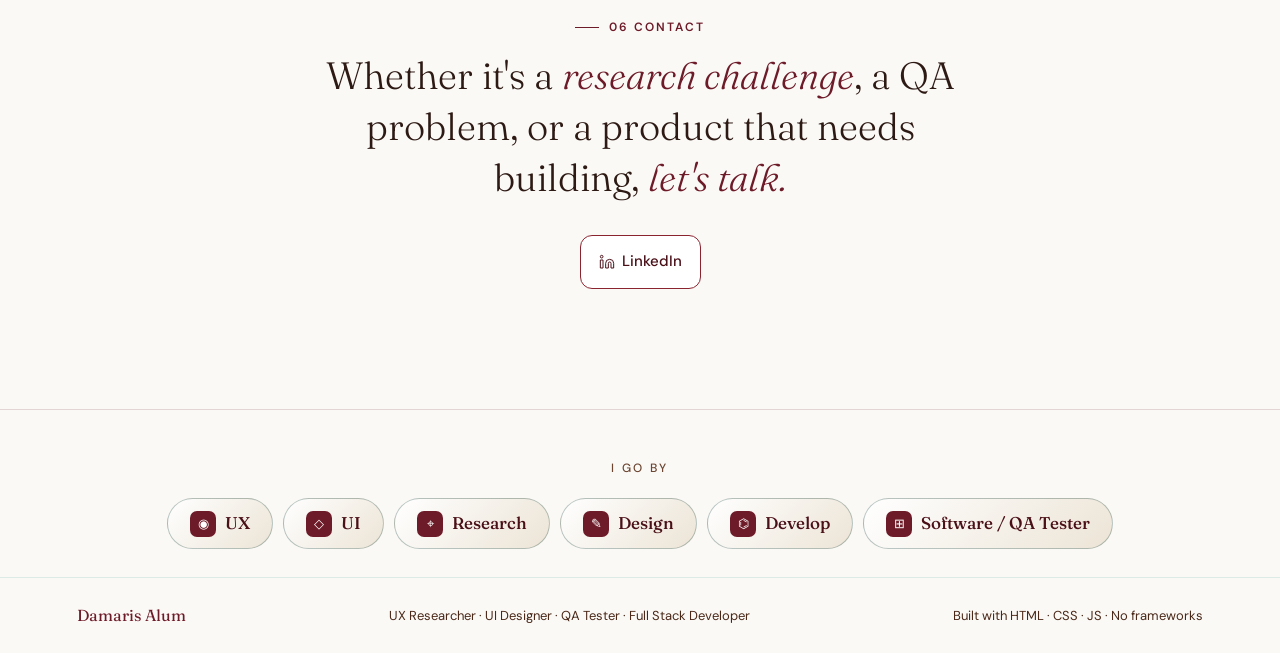
==== commit 86a47096: "Revert portfolio links from absolute GitHub Pages URLs back to relative paths When testing on localh" ====
--- a/index.html
+++ b/index.html
@@ -54,7 +54,7 @@
       <div class="hero-btns">
         <a href="#ux-work" class="btn-primary btn-primary-lg">View Work ↓</a>
         <a href="https://www.linkedin.com/in/damaris-alum/" target="_blank" rel="noopener noreferrer" class="btn-ghost" aria-label="Book intro chat via LinkedIn, opens in new tab">Book intro chat ↗</a>
-        <a href="https://alumsdesigns.github.io/damaris-portfolio/cvs.html" class="btn-primary">View or Download CV ↗</a>
+        <a href="cvs.html" class="btn-primary">View or Download CV ↗</a>
       </div>
     </div>
     <div class="hero-visual" aria-hidden="true">
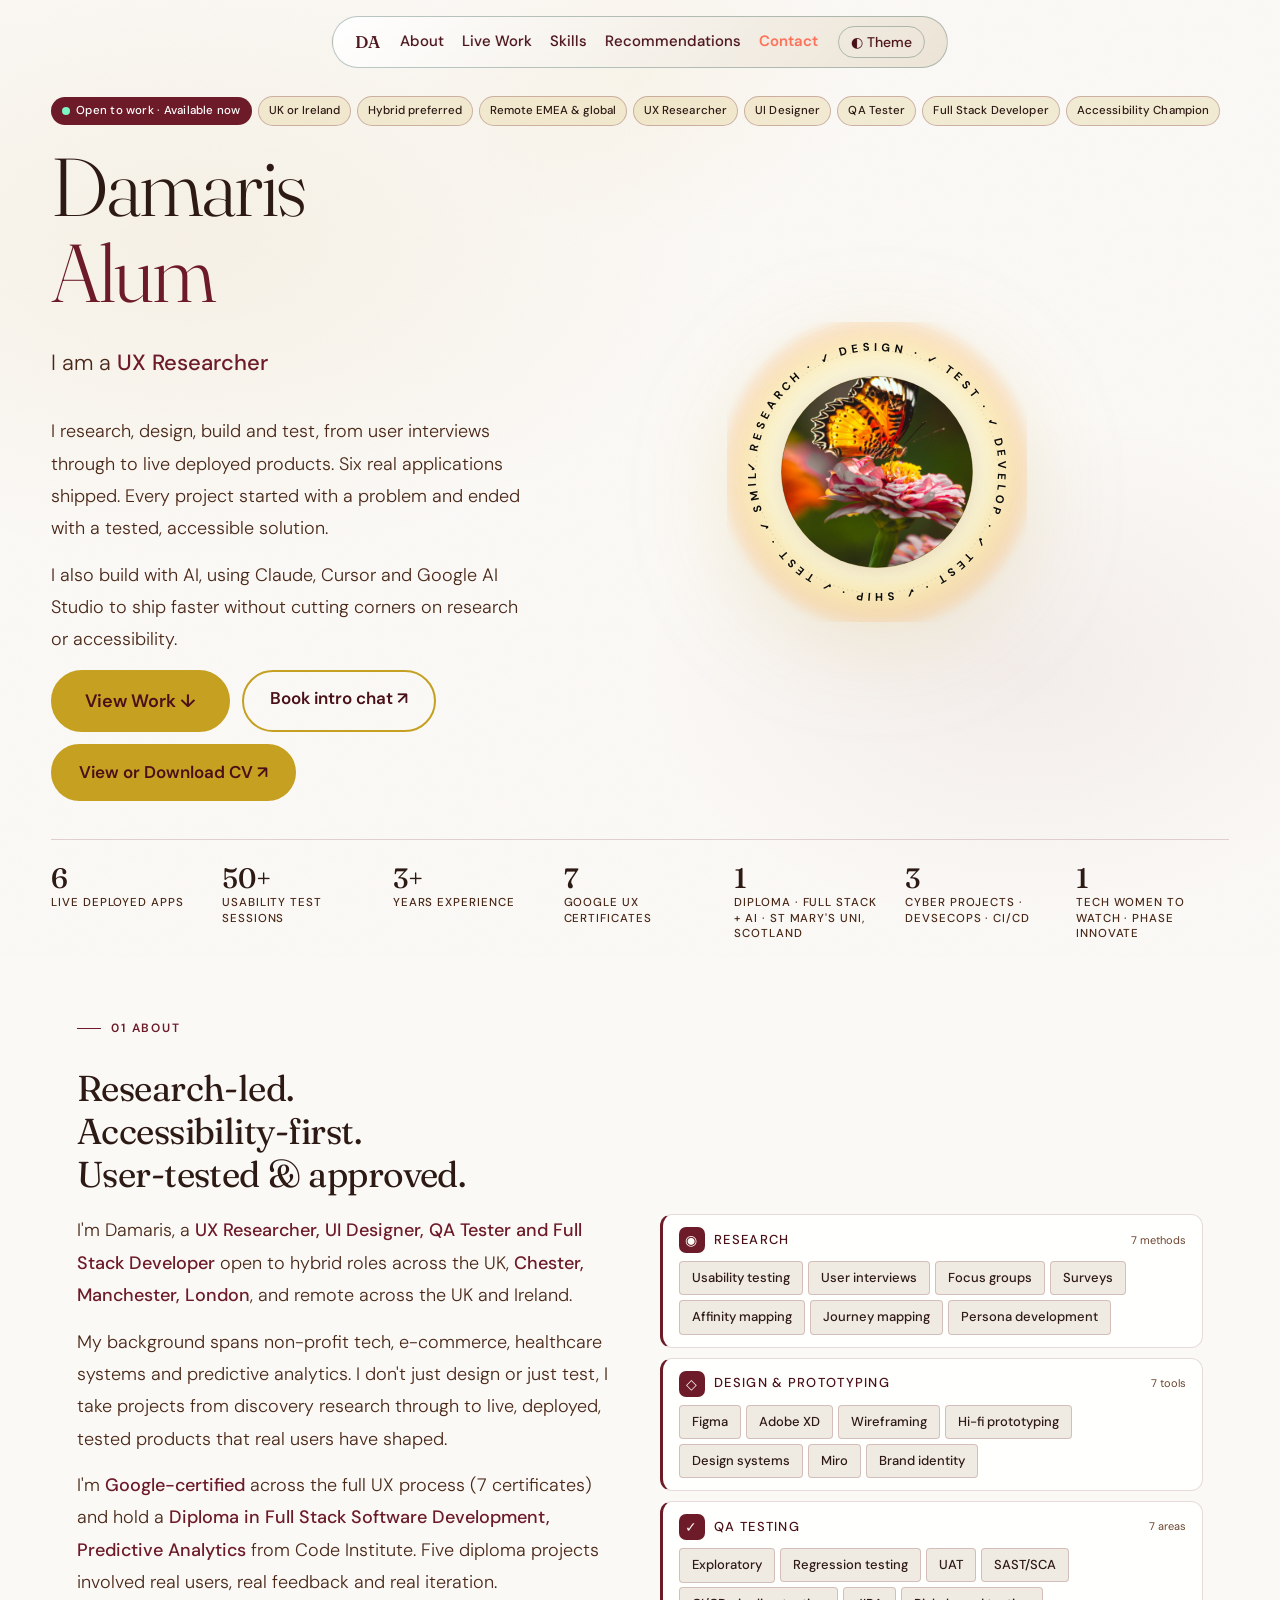
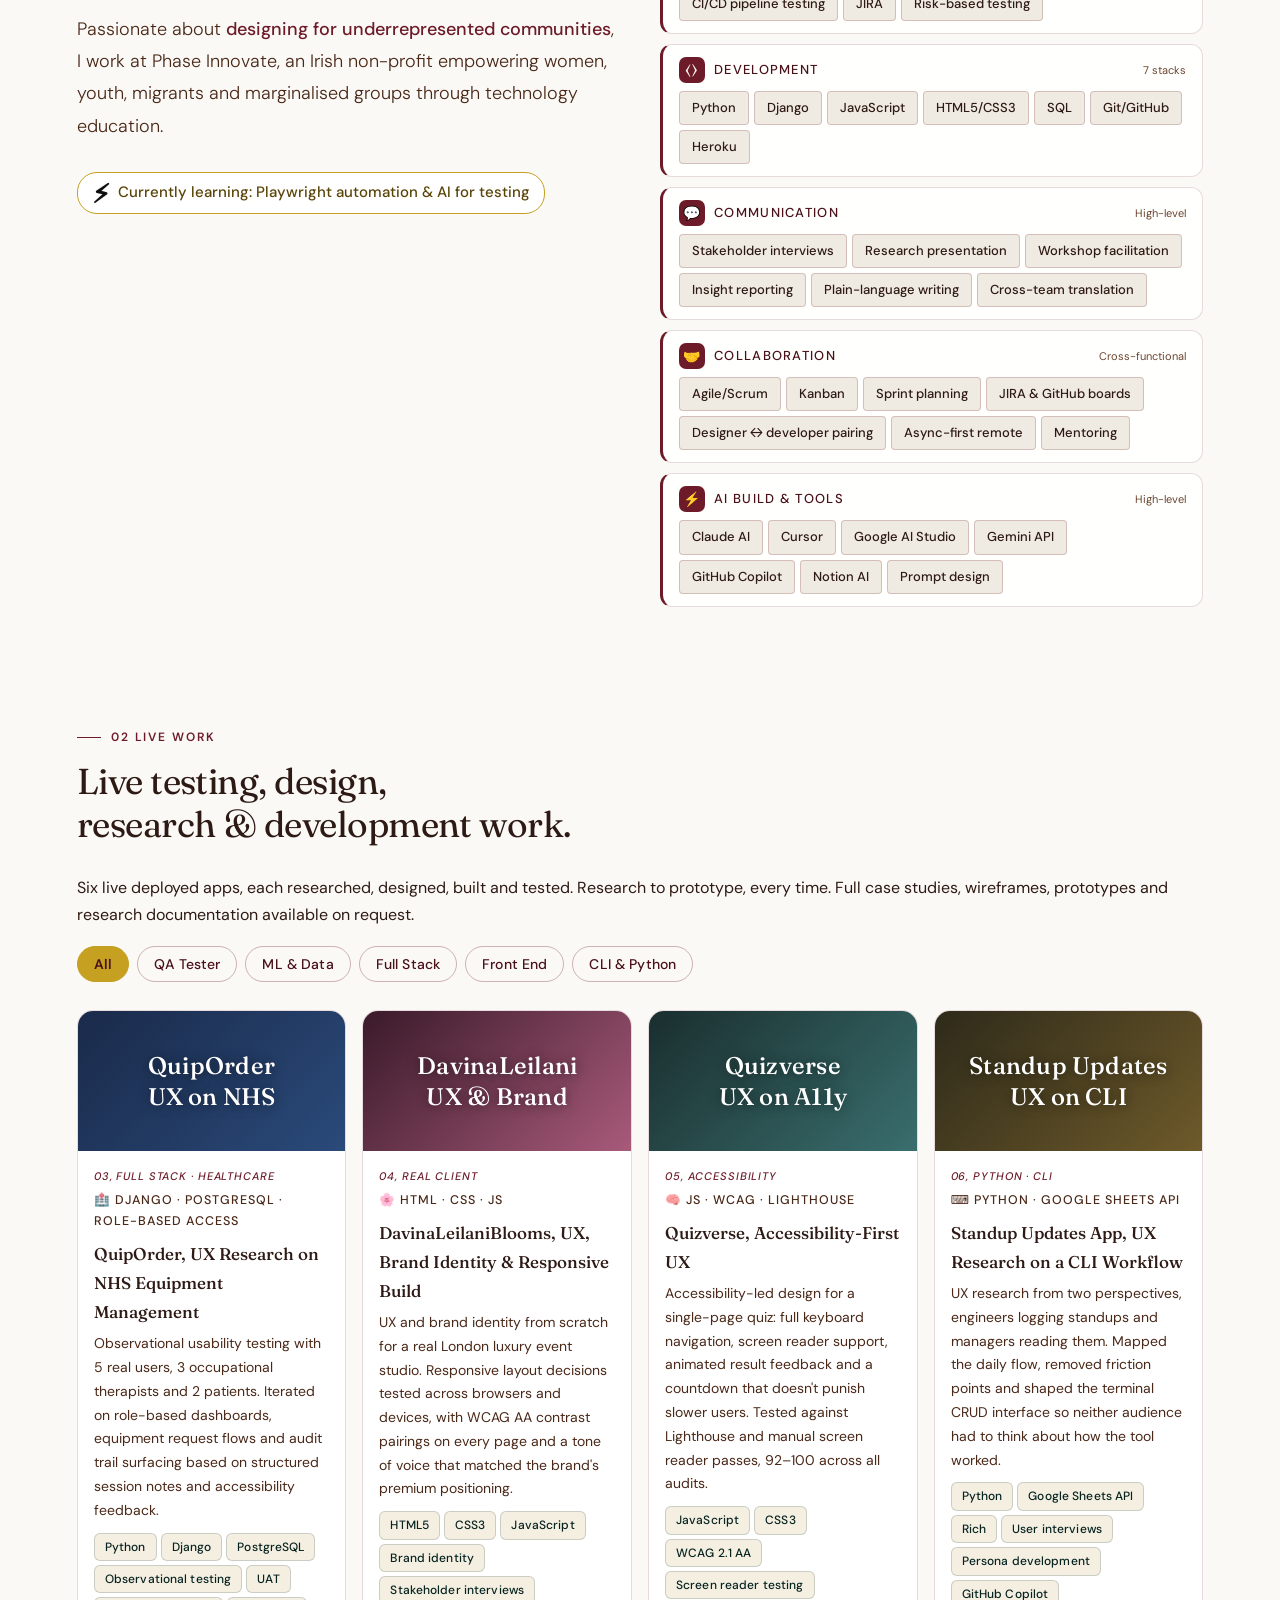
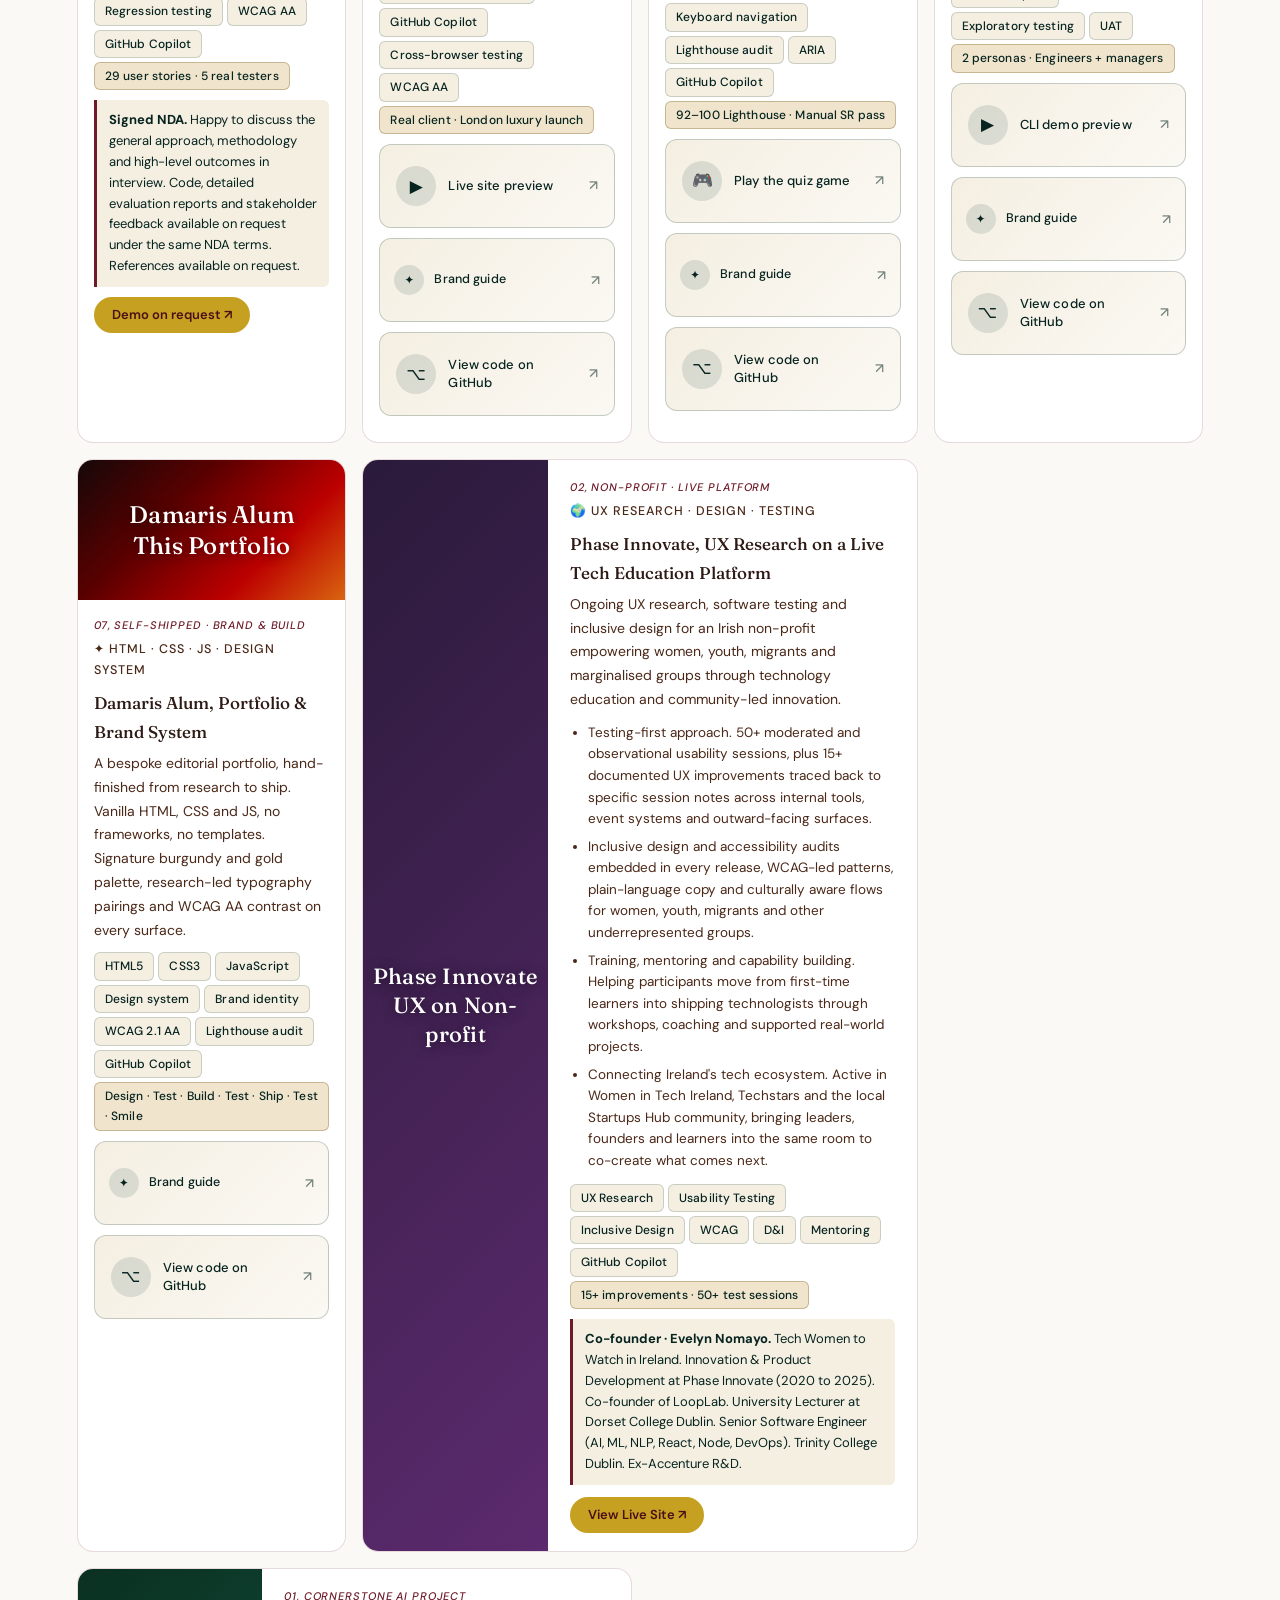
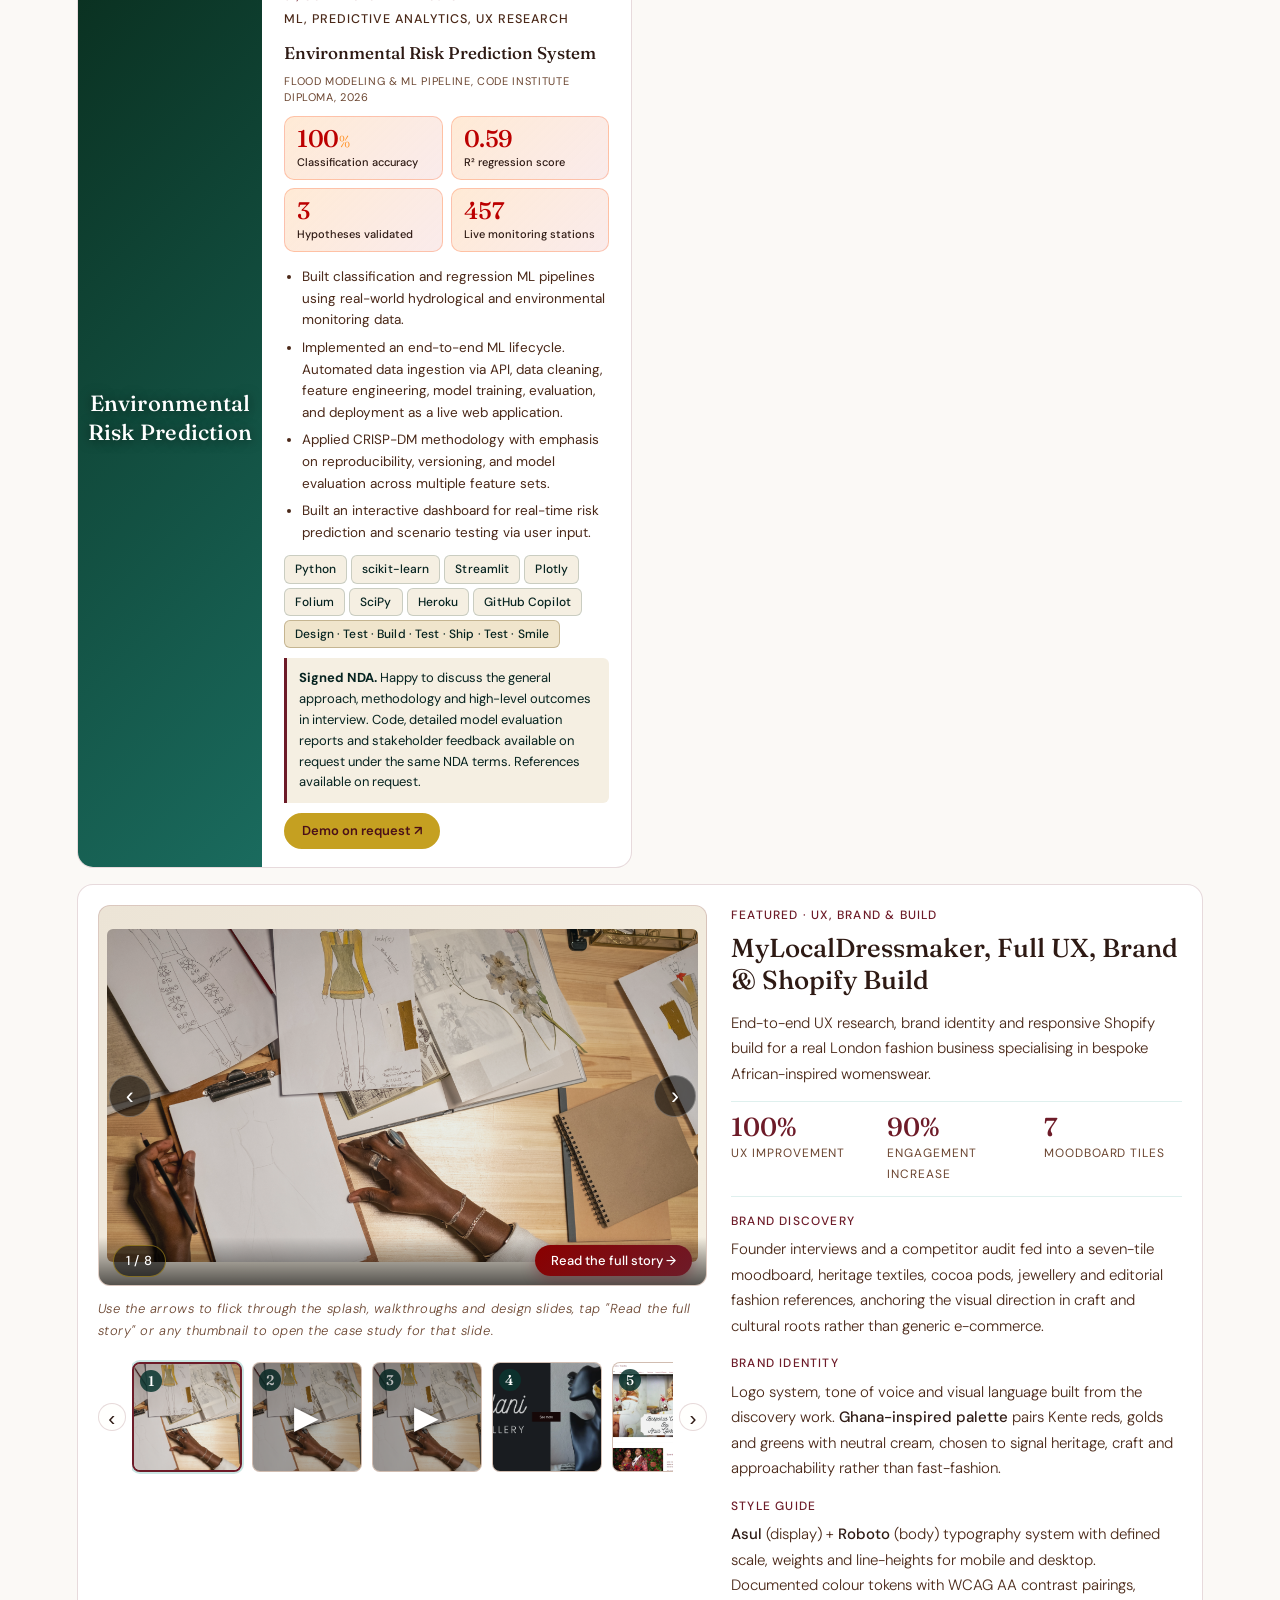
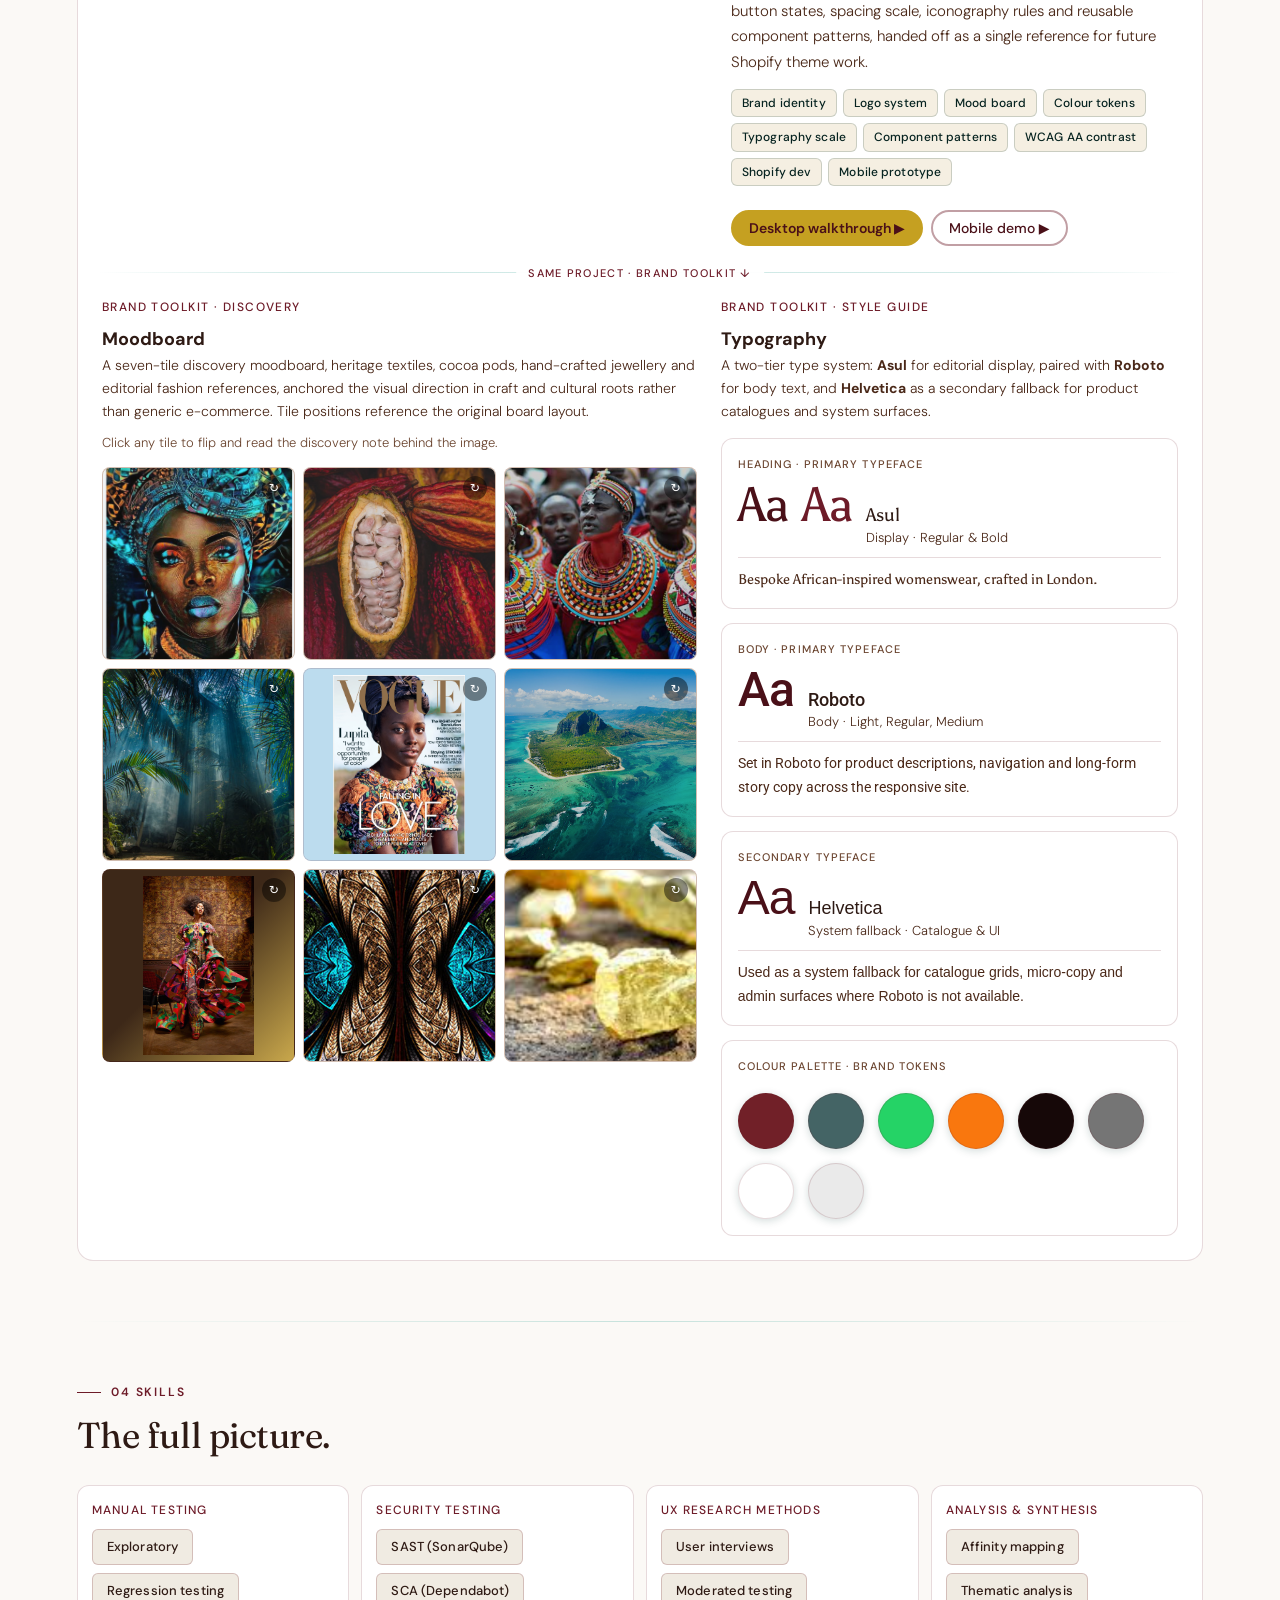
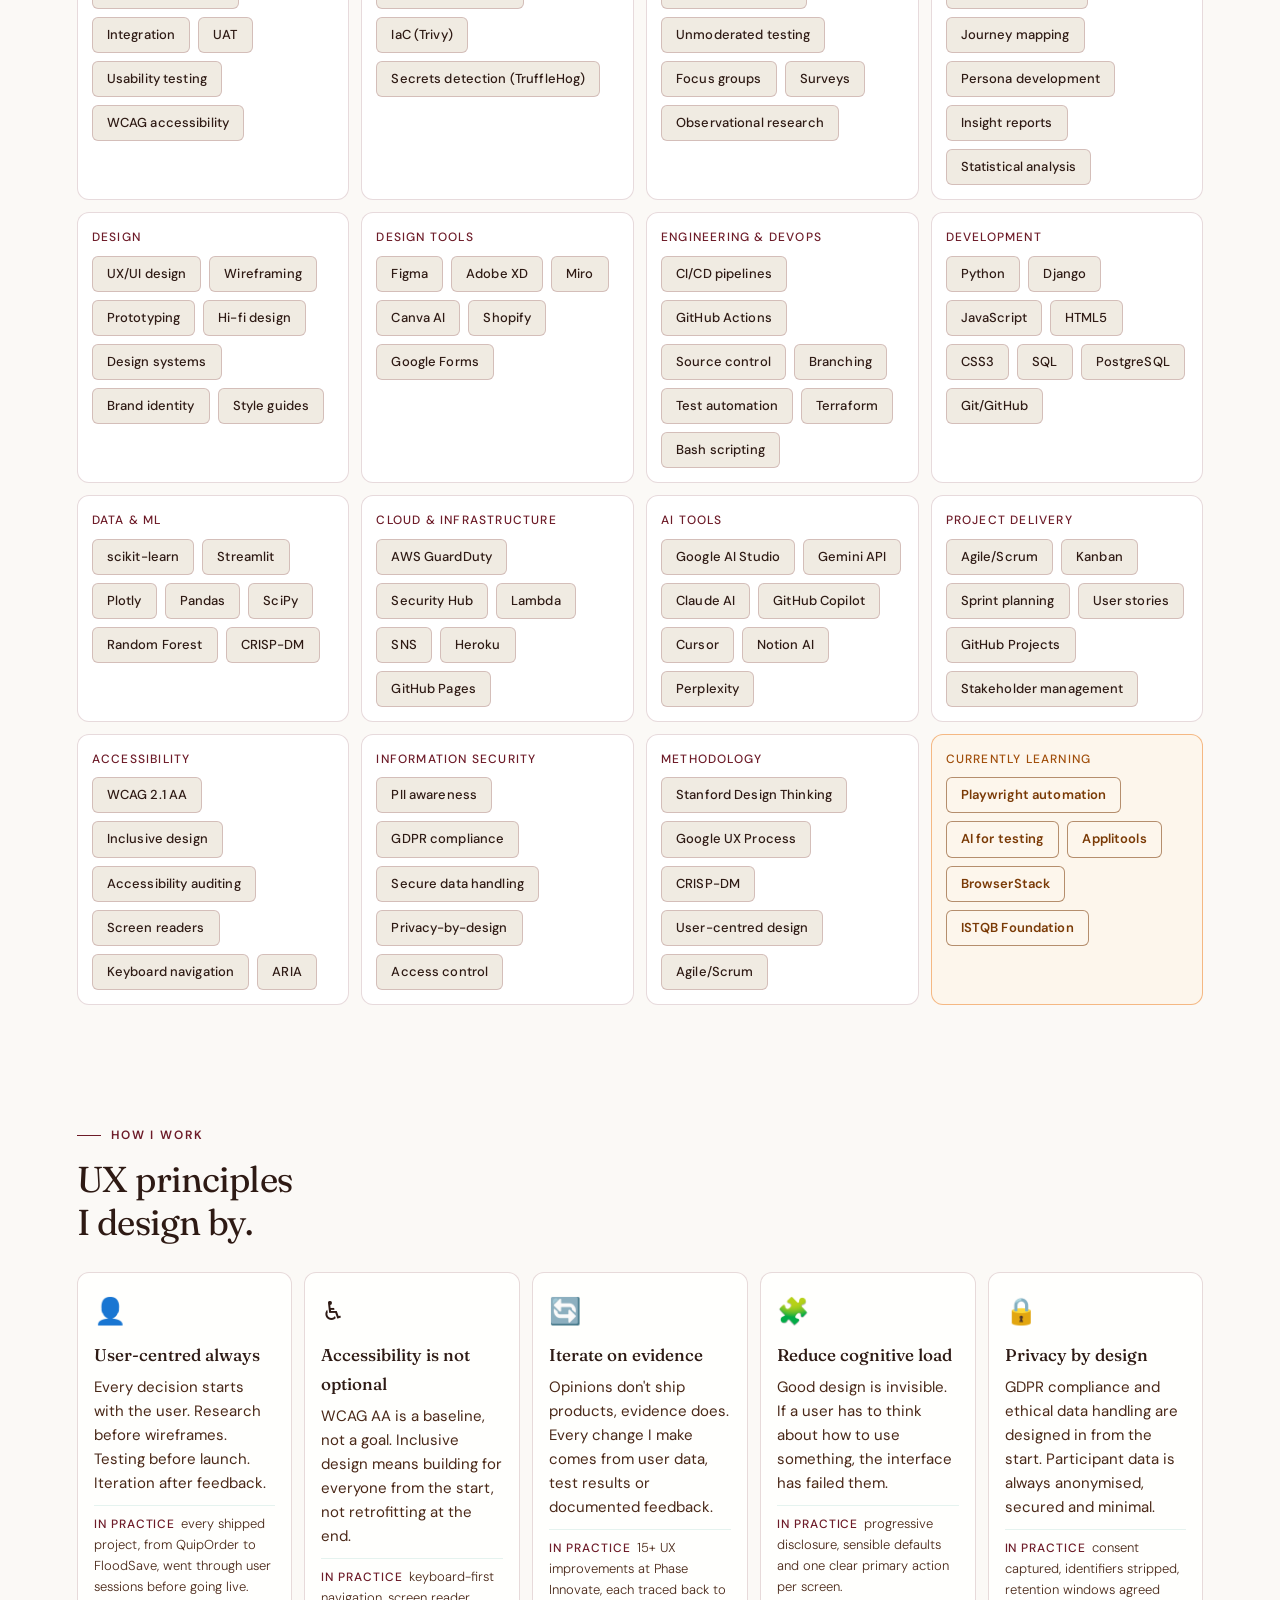
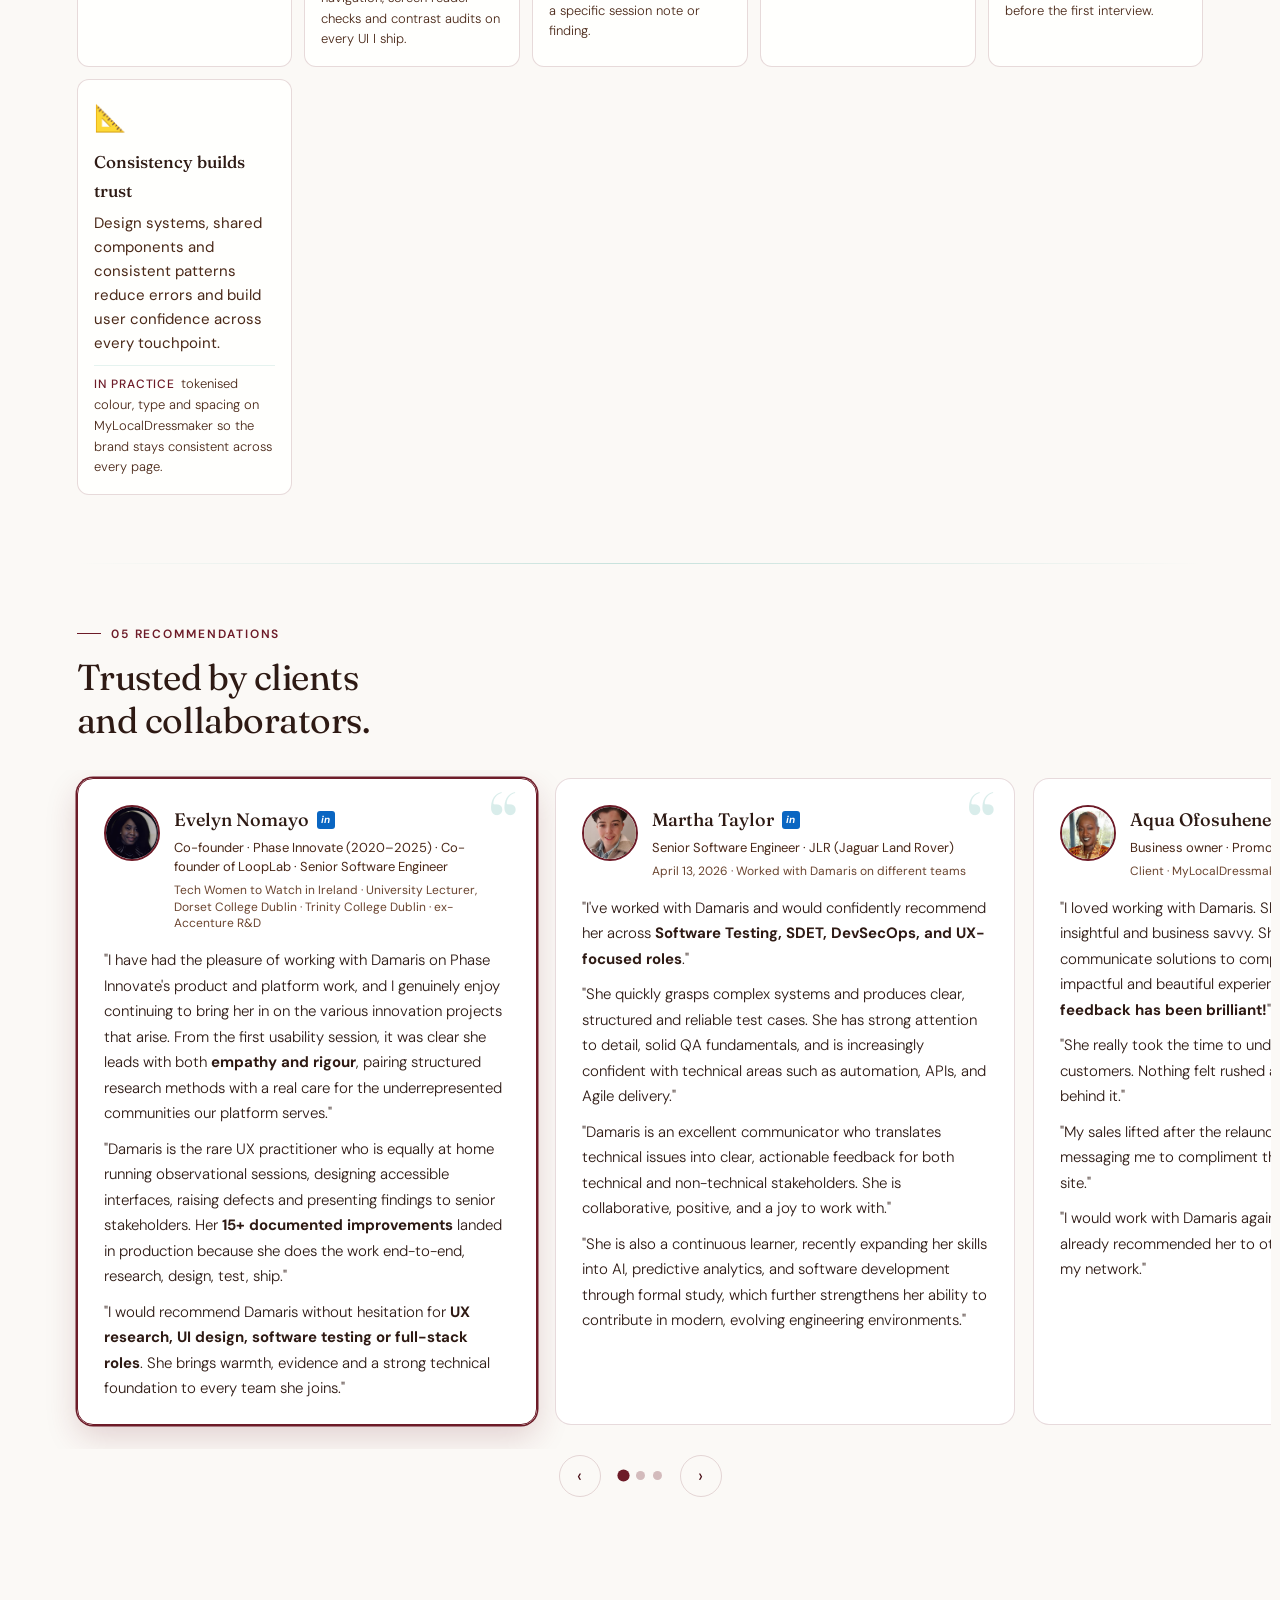
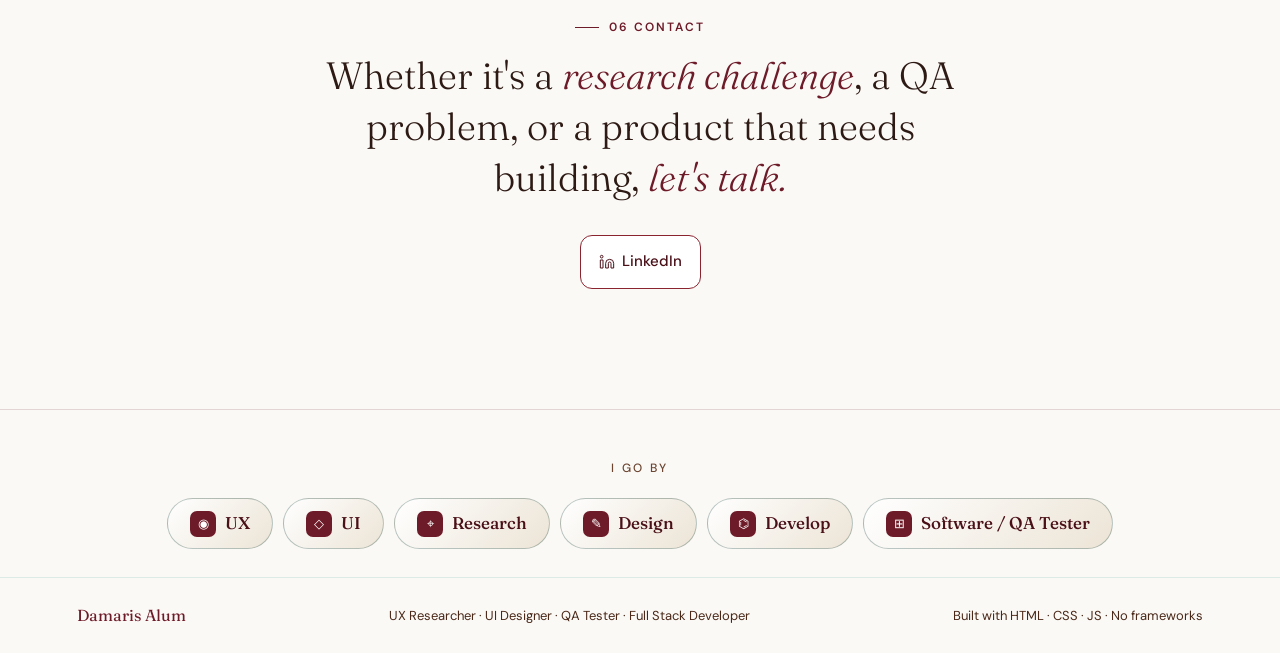
==== commit b246fb12: "Brand guide + CV updates: label-accent doc, education order, Cyberdogo detail, Phase Innovate date -" ====
--- a/index.html
+++ b/index.html
@@ -972,7 +972,12 @@
             <div style="height:80px;background:#0d0d0d"></div>
             <div style="padding:10px 12px"><div style="font-family:var(--serif);font-size:14px;color:#0d0d0d;font-weight:500">Charcoal</div><div style="font-size:11px;color:#6e6e6e;letter-spacing:0.04em">#0d0d0d · Anchor</div></div>
           </div>
-        </div>
+          <div style="border-radius:12px;overflow:hidden;border:0.5px solid rgba(13,13,13,0.08);background:#fff">
+            <div style="height:80px;background:linear-gradient(90deg,#6D1B28 50%,#5fc7b8 50%)" aria-hidden="true"></div>
+            <div style="padding:10px 12px"><div style="font-family:var(--serif);font-size:14px;color:#0d0d0d;font-weight:500">Label Accent</div><div style="font-size:11px;color:#6e6e6e;letter-spacing:0.04em">#6D1B28 / #5fc7b8 · Eyebrows · AA</div></div>
+          </div>
+        </div>
+        <p style="font-size:13px;line-height:1.65;color:#6e6e6e;margin:14px 0 0;max-width:680px;font-style:italic"><strong style="color:#6D1B28;font-style:normal">Label Accent</strong> is theme-aware (<code style="font-size:12px;background:#f5efe2;padding:1px 5px;border-radius:3px">--label-accent</code>). It carries the small uppercase eyebrows (<code style="font-size:12px;background:#f5efe2;padding:1px 5px;border-radius:3px">.skill-cat</code>, <code style="font-size:12px;background:#f5efe2;padding:1px 5px;border-radius:3px">.skill-block-title</code>, <code style="font-size:12px;background:#f5efe2;padding:1px 5px;border-radius:3px">.cv-role</code>): burgundy on cream (light), mint on navy (dark) — both ≥6:1.</p>
       </section>
 
       <!-- Typography -->
--- a/styles.css
+++ b/styles.css
@@ -8,6 +8,8 @@
   --teal-mid:#1a6b5e;
   --teal-light:#d4ede9;
   --teal-pale:#edf7f5;
+  /* Accent for small uppercase labels/eyebrows — sized for WCAG AA on dark navy (≈9:1) */
+  --label-accent:#5fc7b8;
   --gold:#c9a84c;
   --gold-accessible:#e2c87c;
   --gold-dark:#6b4f15;
@@ -45,6 +47,7 @@
   --teal-mid:#8a2530;
   --teal-light:#e8d5d8;
   --teal-pale:#f7eded;
+  --label-accent:#6D1B28;
   --cta:#C5A021;
   --cta-dark:#9c7e16;
   --wine:#6D1B28;
@@ -301,7 +304,7 @@
 .butterfly-halo{filter:blur(4px);mix-blend-mode:screen}
 [data-theme="light"] .butterfly-halo{mix-blend-mode:multiply;opacity:0.85}
 [data-theme="dark"] .butterfly-halo{display:none}
-.hero-monogram-text{
+a.hero-monogram-text{
   fill:#ffffff;font-family:'Fraunces',Georgia,serif;
   font-size:92px;font-weight:600;letter-spacing:-2px;
   paint-order:stroke;stroke:rgba(13,8,8,0.55);stroke-width:1.4;stroke-linejoin:round;
@@ -662,7 +665,7 @@
   font-weight:300;min-height:34px;
 }
 .role-word{
-  color:var(--teal);font-weight:500;
+  color:var(--label-accent);font-weight:500;
 }
 .hero-bio{
   font-size:18px;color:var(--text-muted);
@@ -796,7 +799,7 @@
 .skill-row:hover::after{opacity:1}
 .skill-cat{
   font-size:13px;text-transform:uppercase;letter-spacing:0.1em;
-  color:var(--teal);font-weight:500;margin-bottom:8px;
+  color:var(--label-accent);font-weight:500;margin-bottom:8px;
   display:flex;align-items:center;gap:9px;position:relative;z-index:1;
 }
 .skill-cat-icon{
@@ -1620,7 +1623,7 @@
 [data-theme="light"] .skill-block{background:rgba(255,255,255,0.95)}
 .skill-block-title{
   font-size:12px;text-transform:uppercase;letter-spacing:0.1em;
-  color:var(--teal);font-weight:500;margin-bottom:8px;
+  color:var(--label-accent);font-weight:500;margin-bottom:8px;
 }
 .skill-block-tags{display:flex;flex-wrap:wrap;gap:8px}
 .sk{
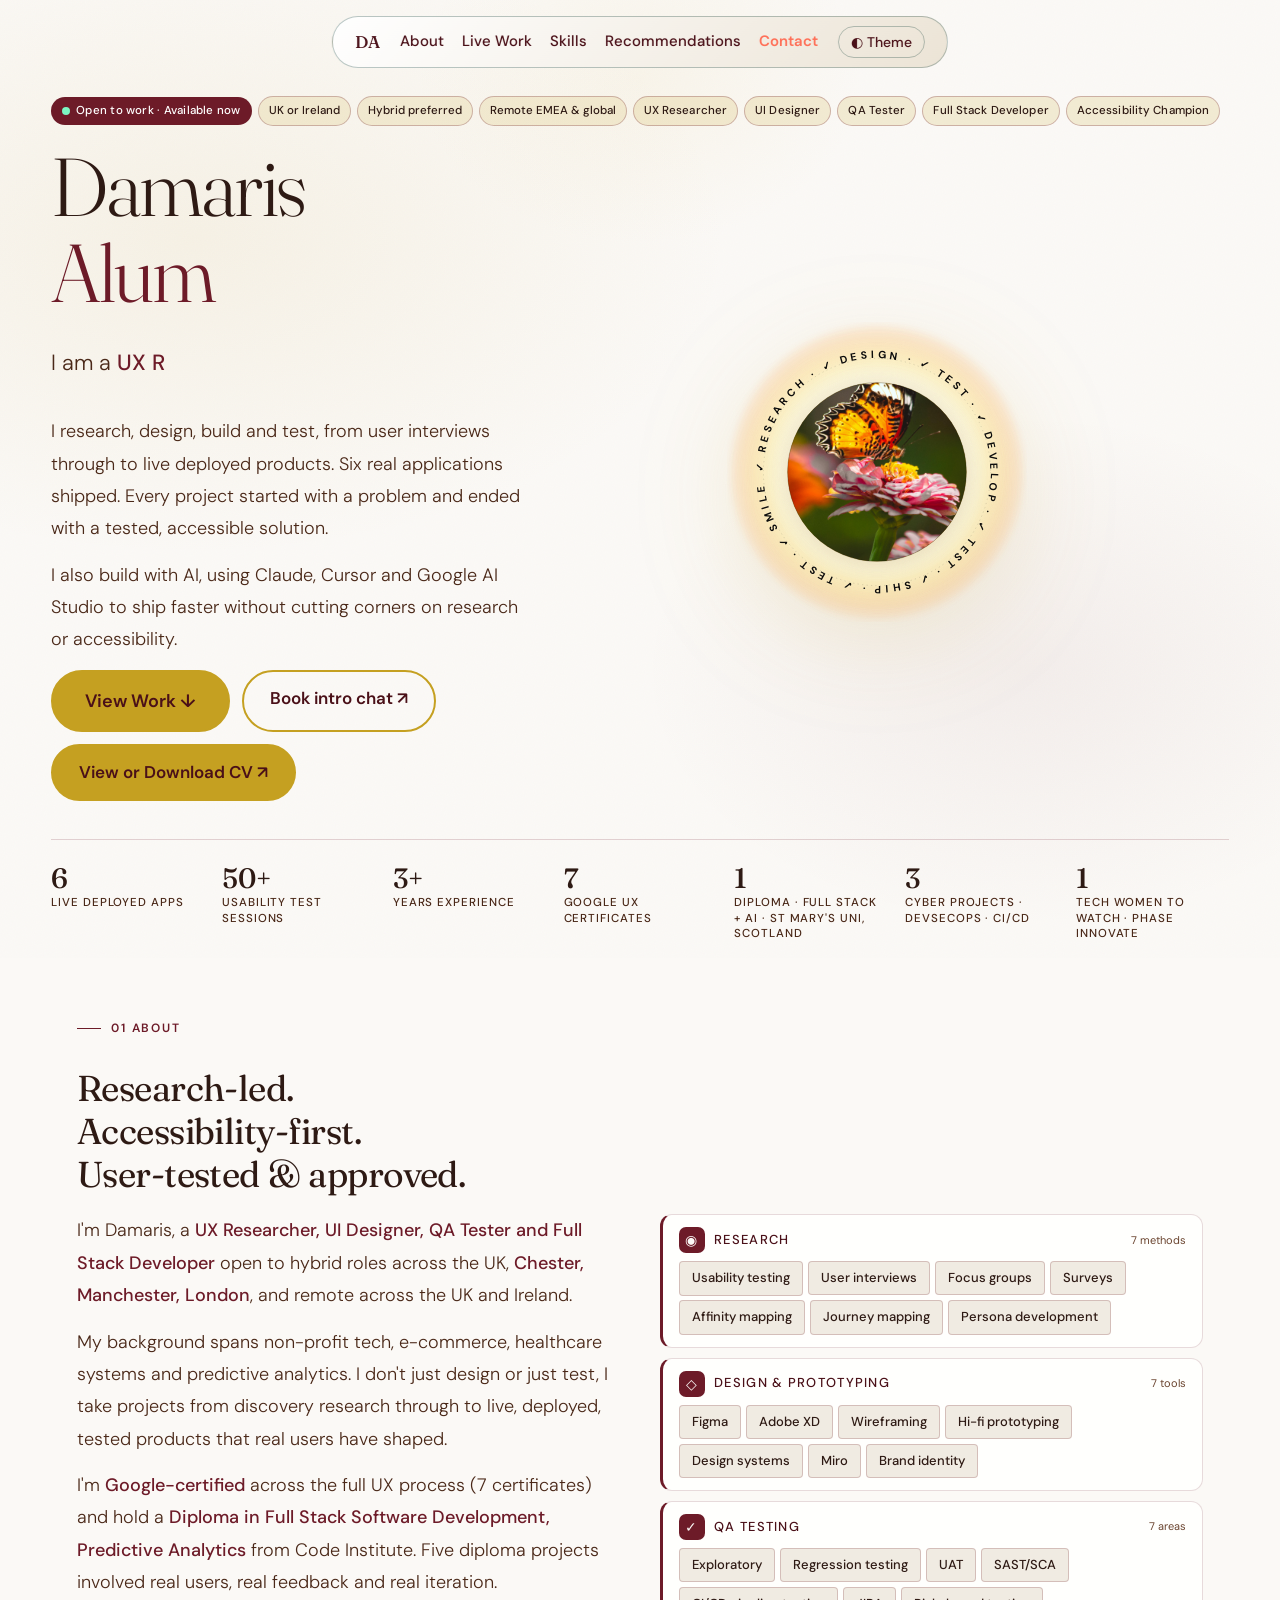
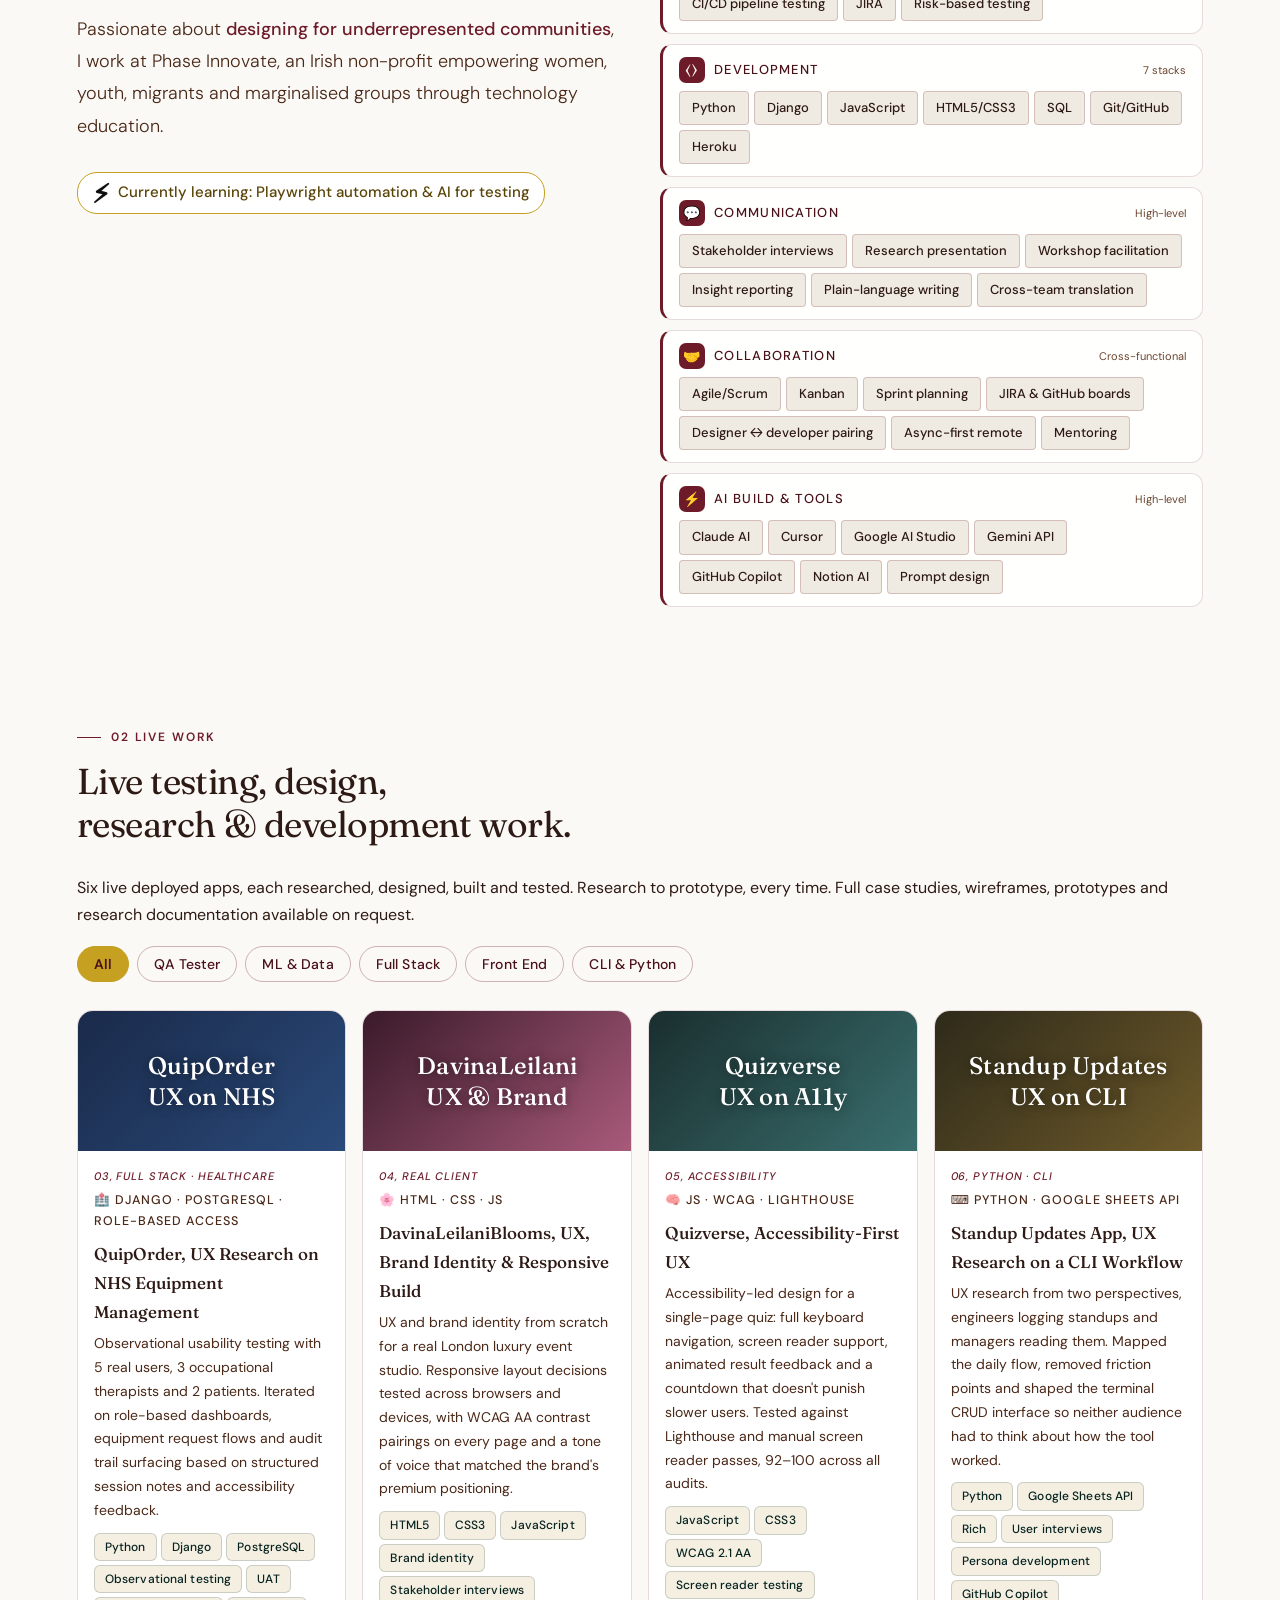
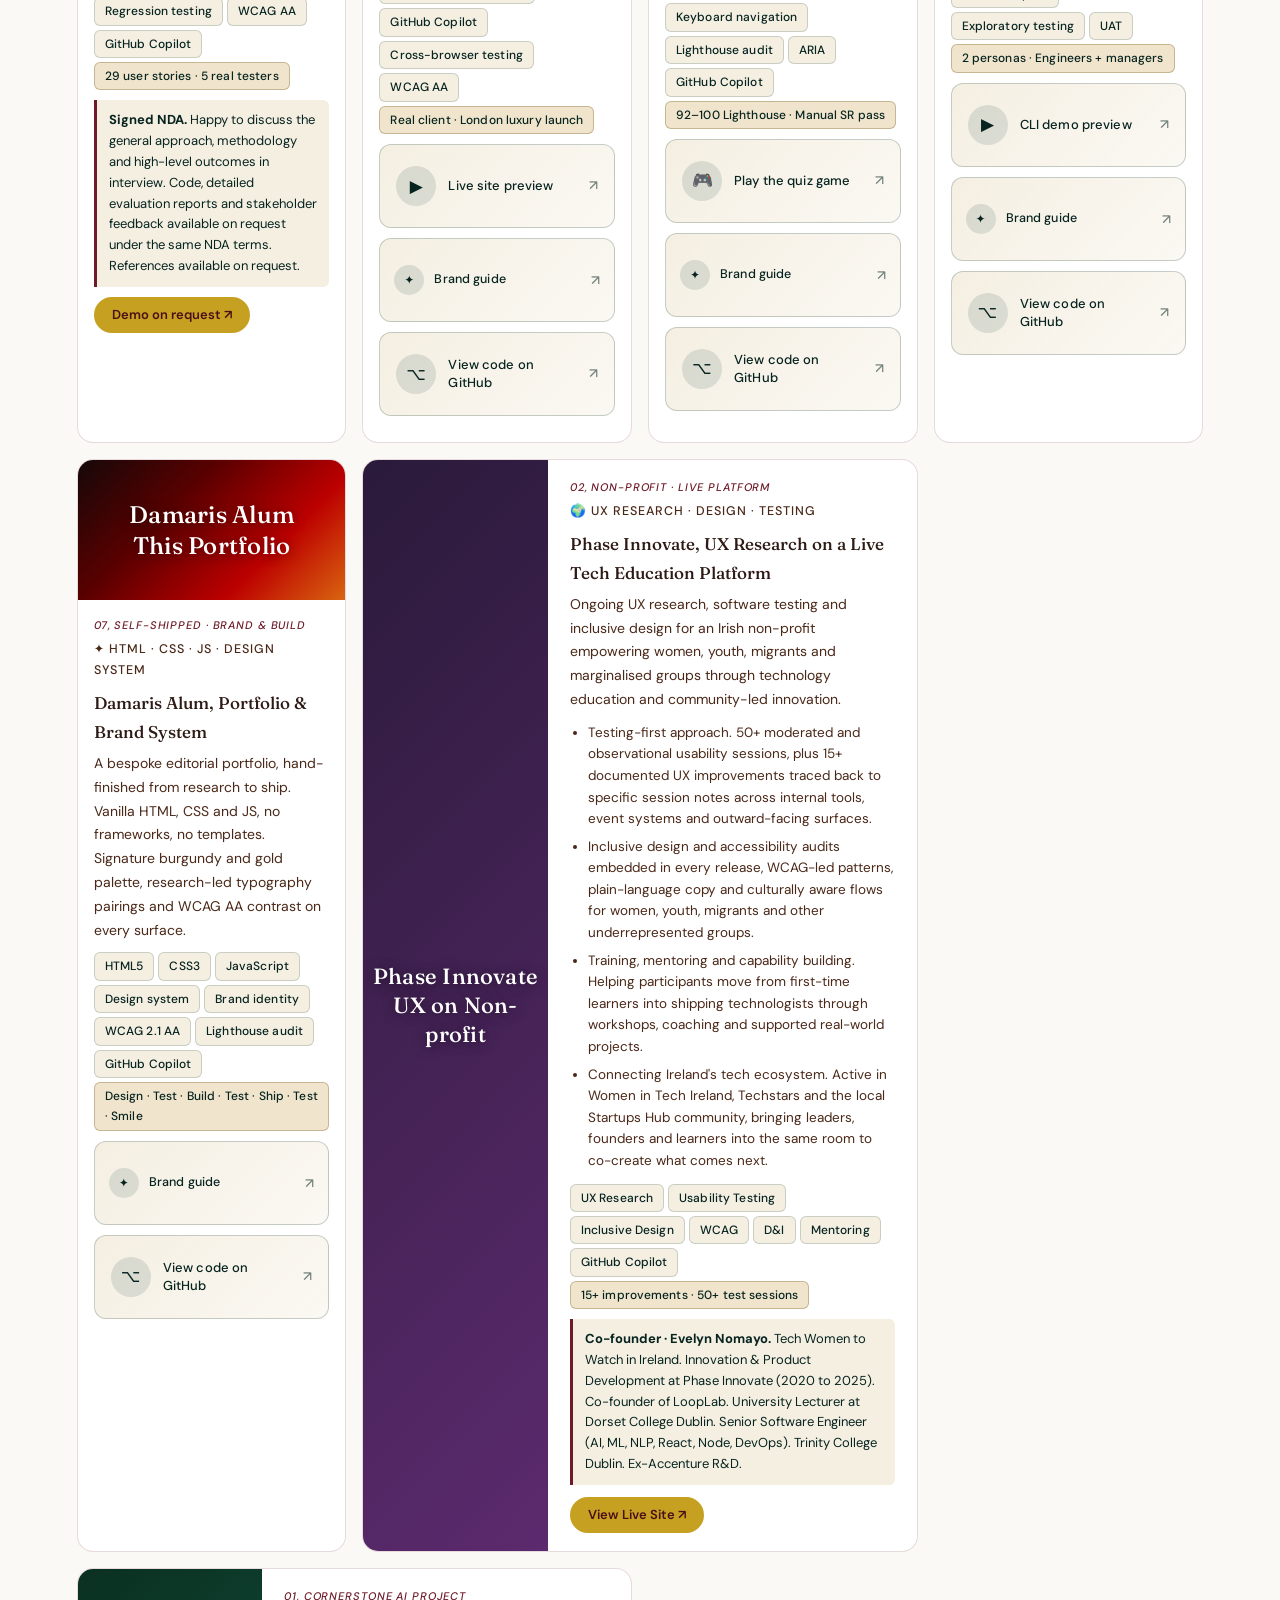
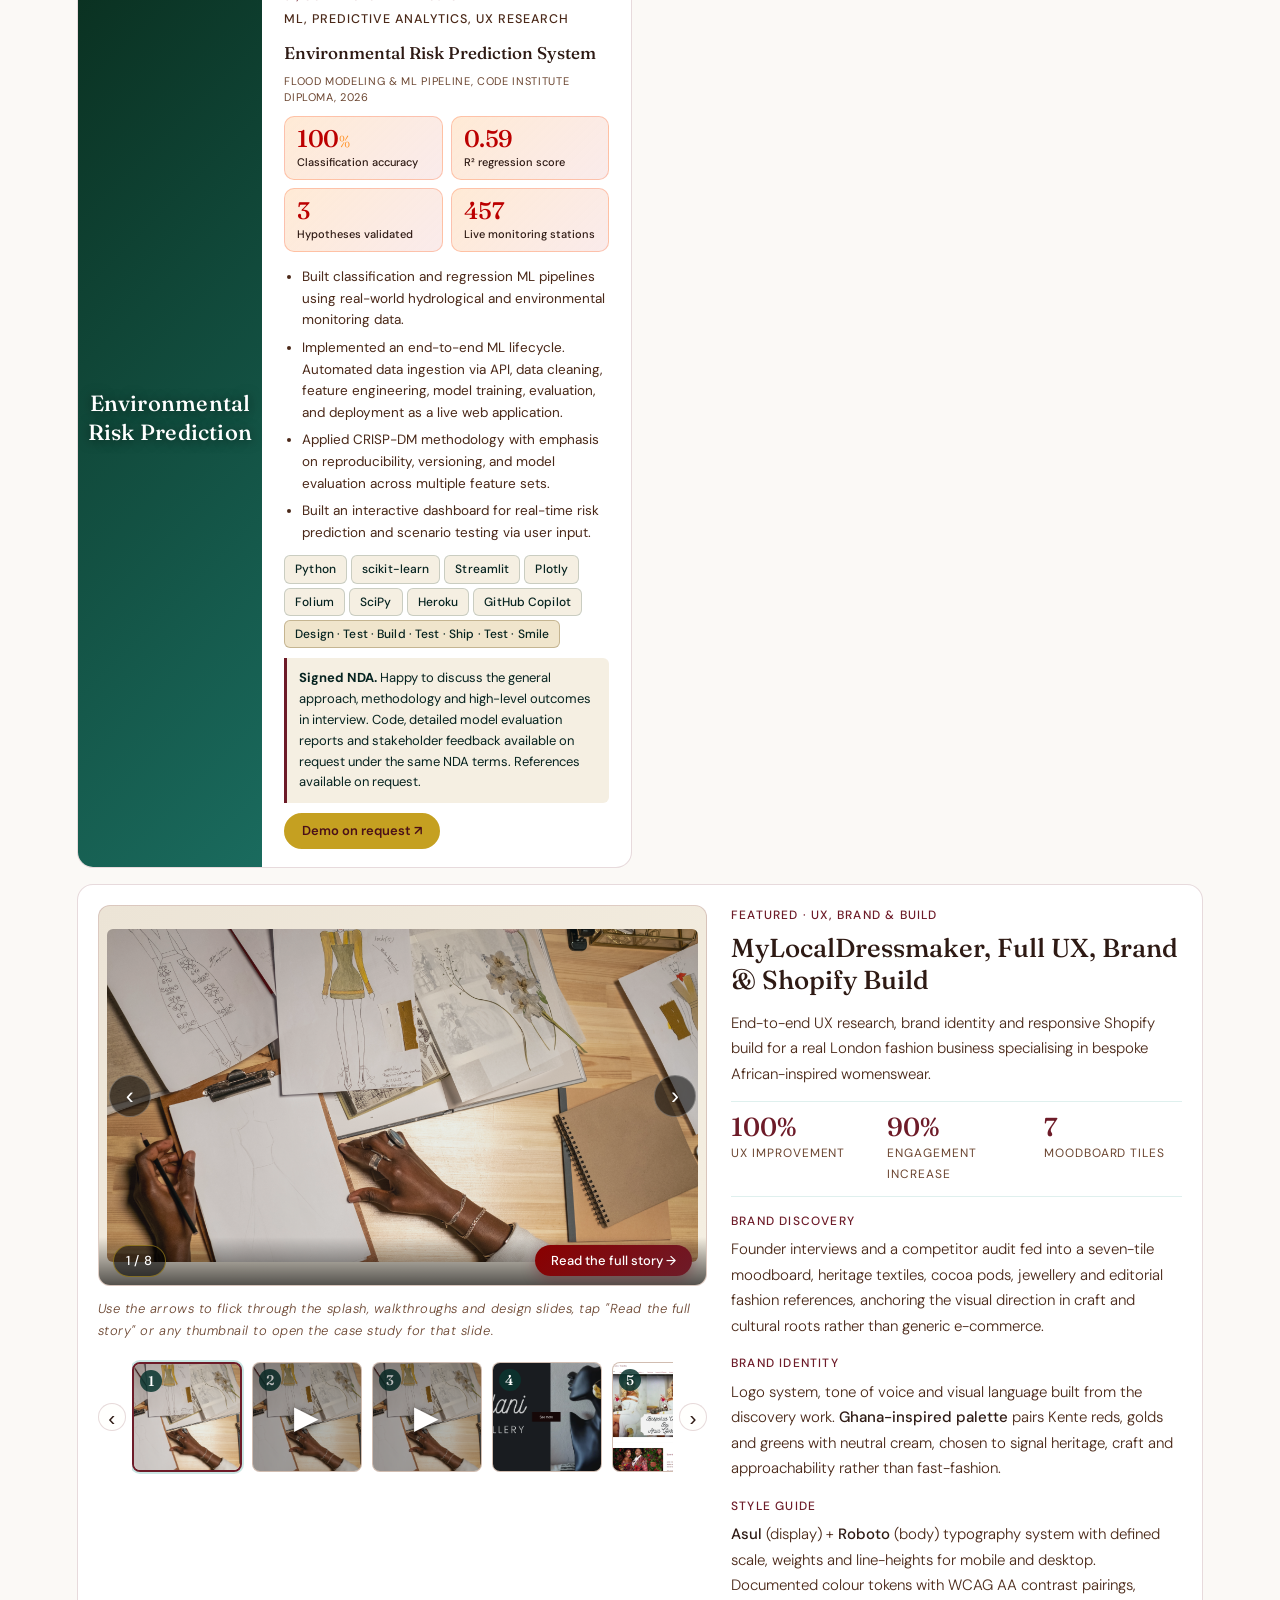
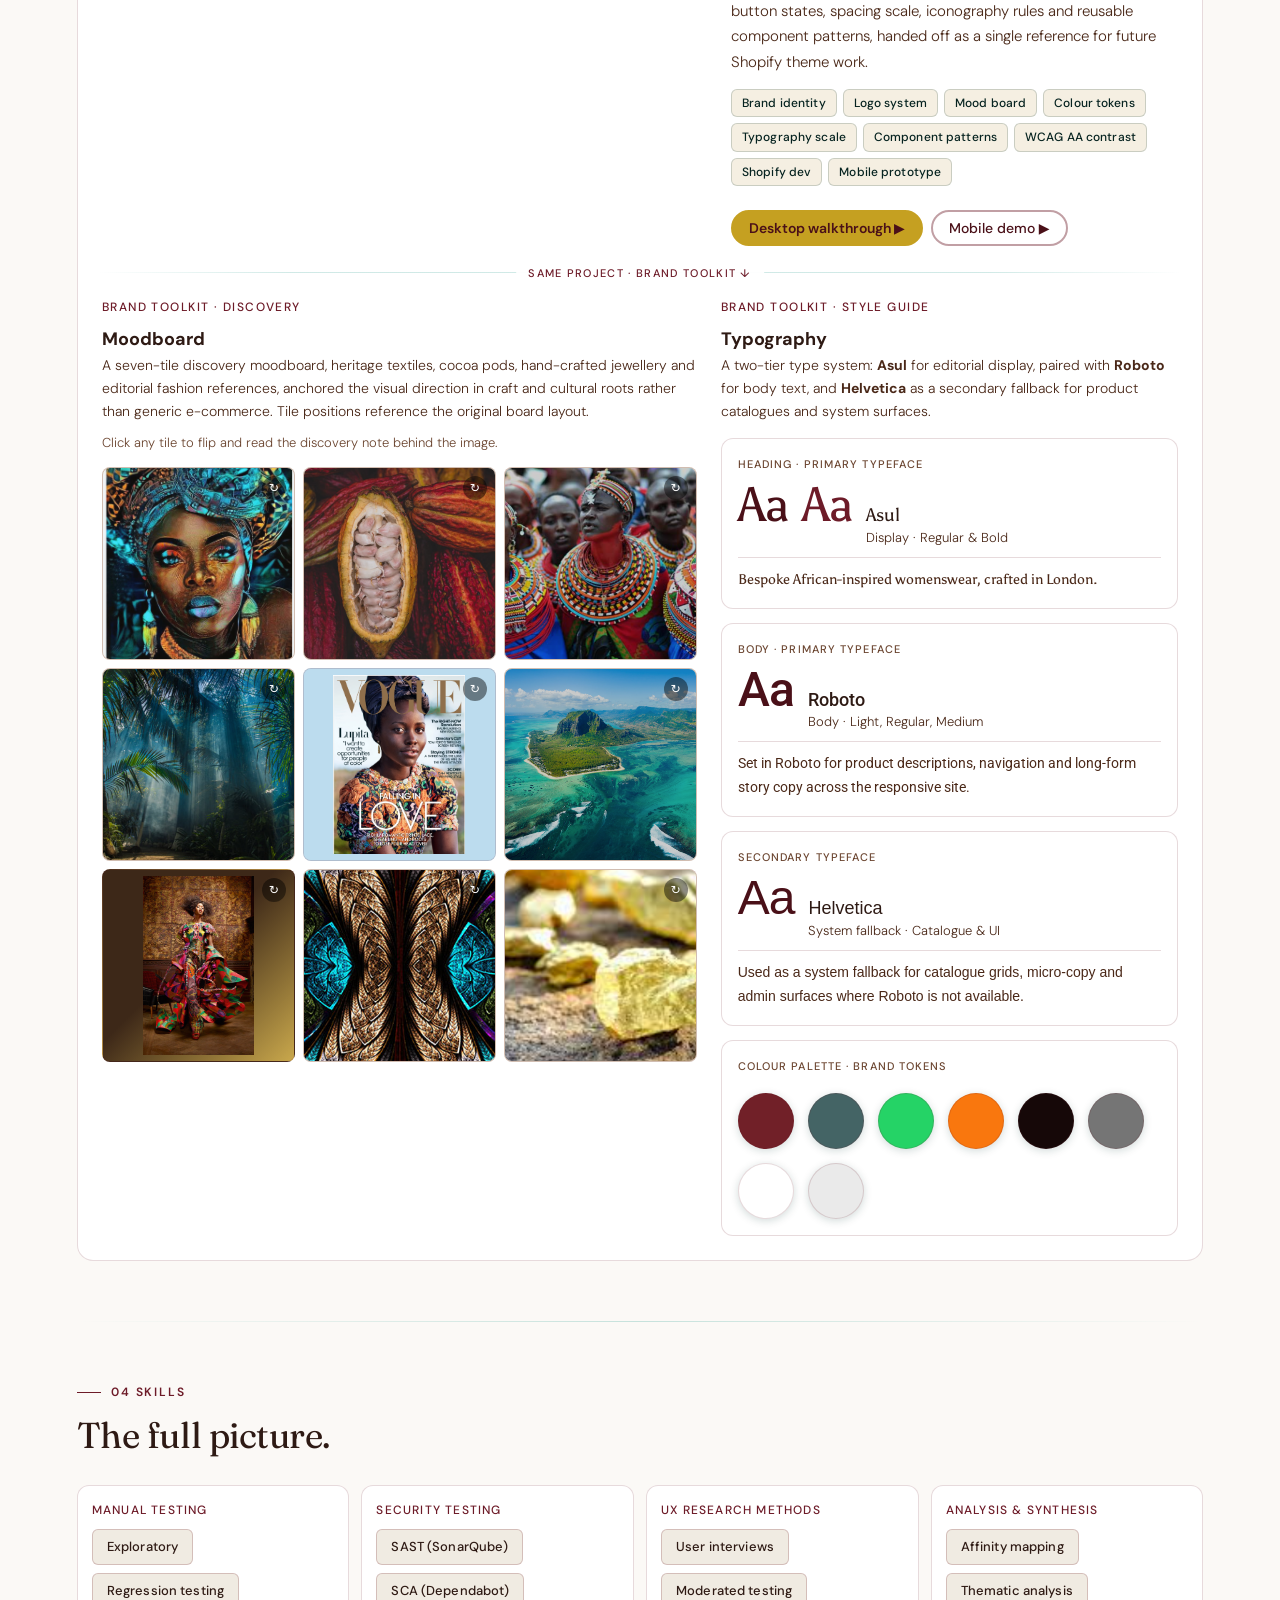
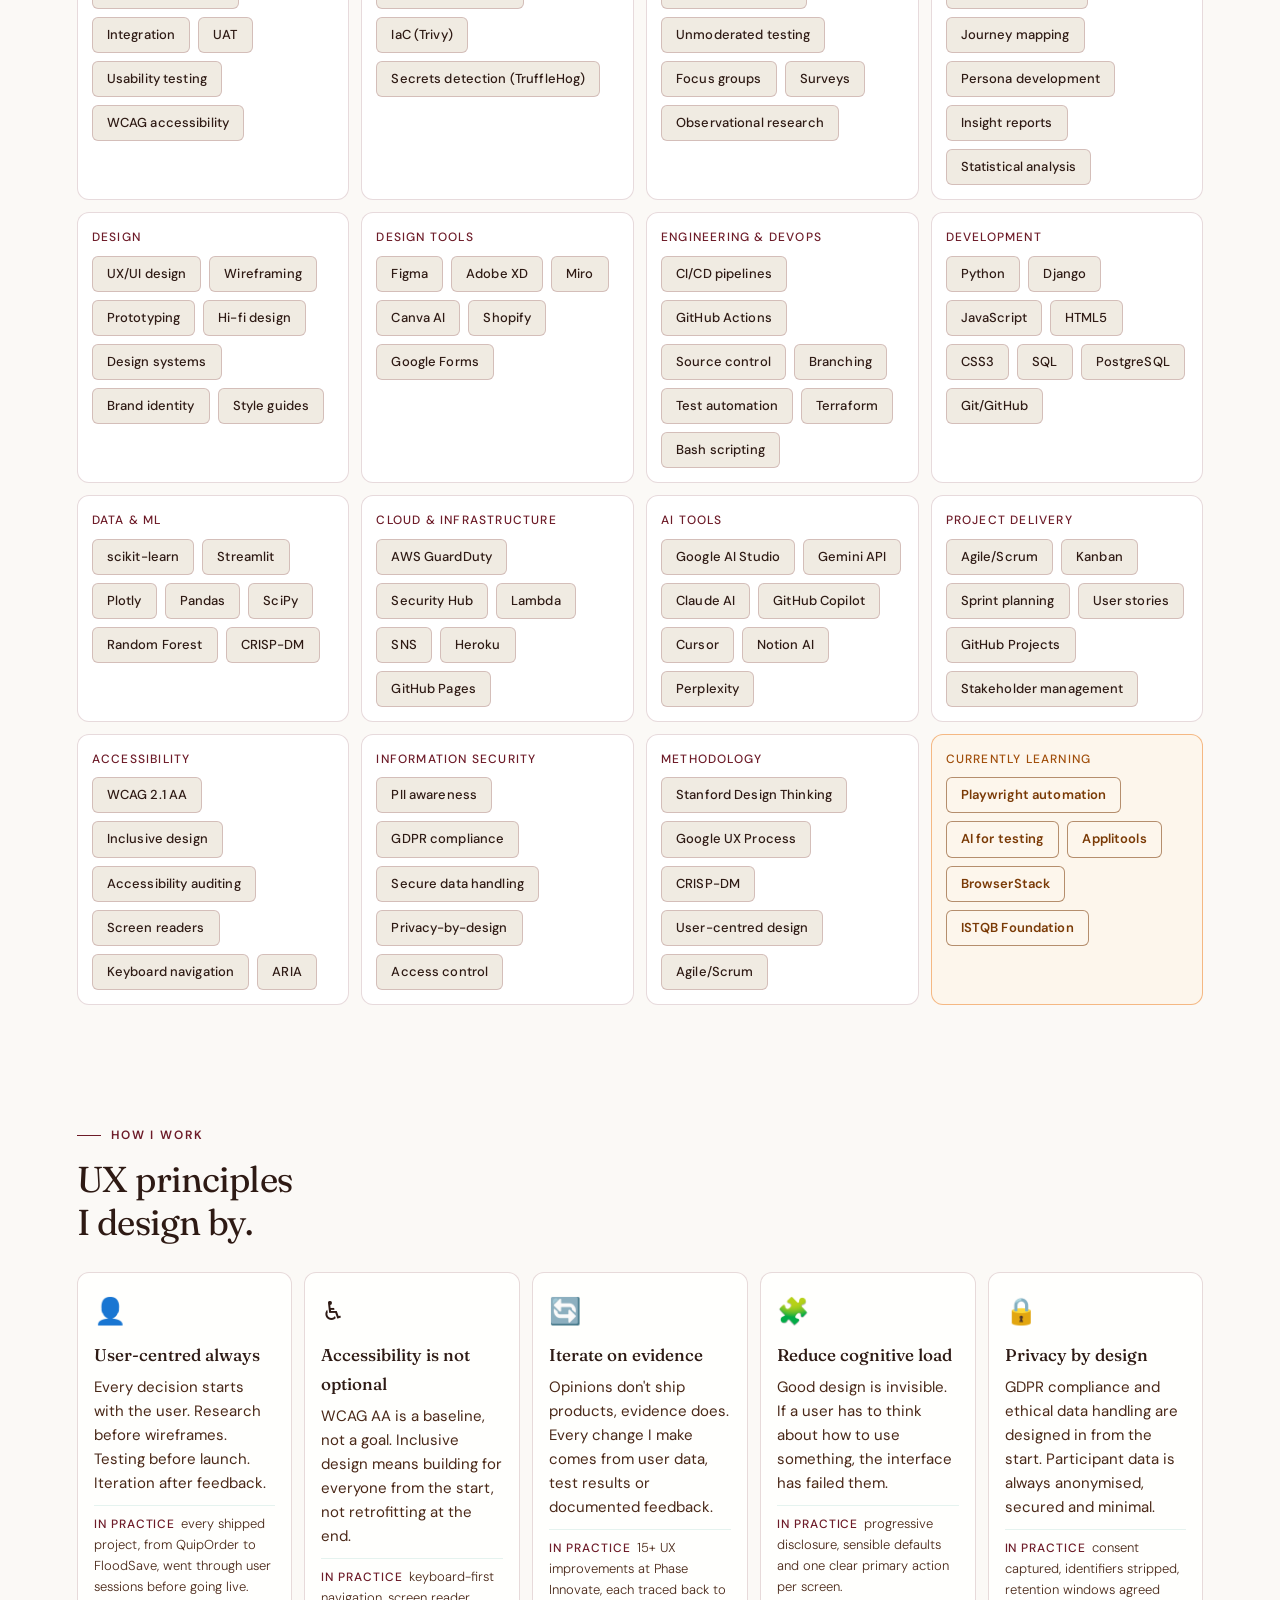
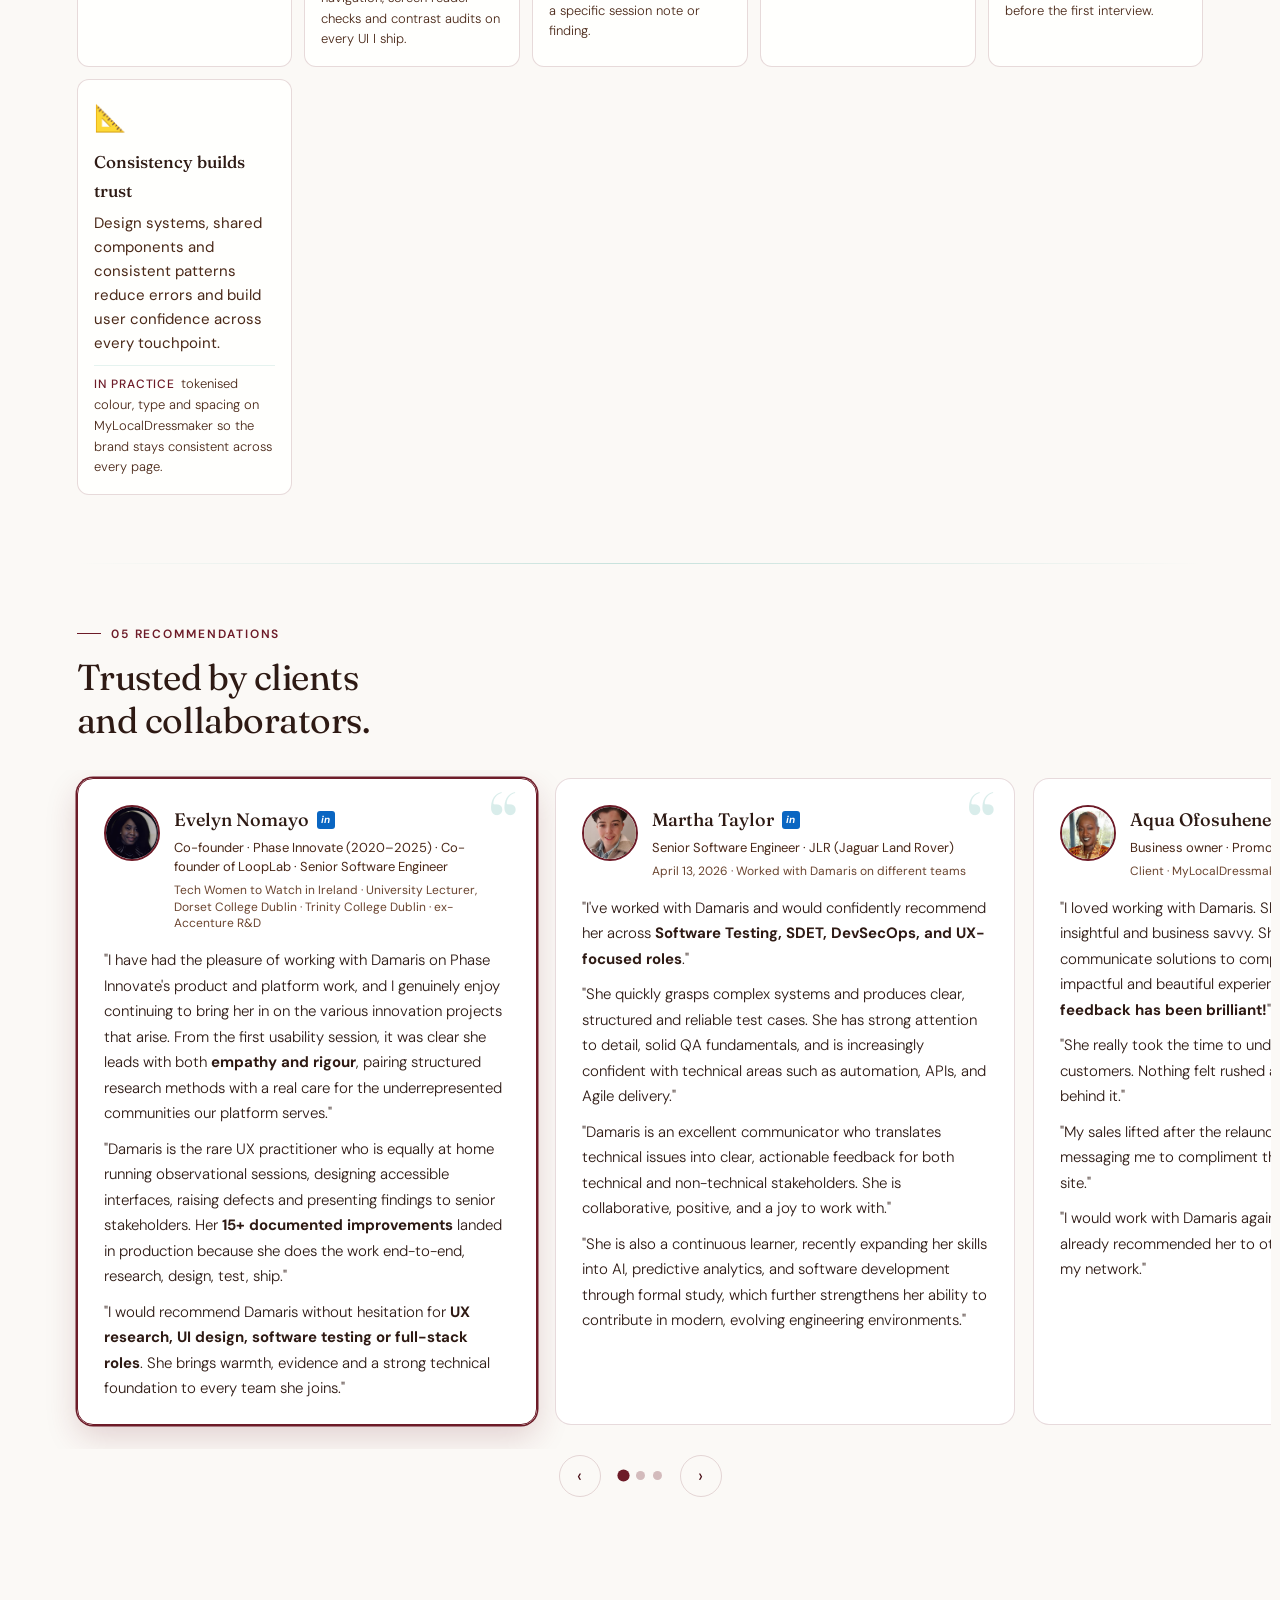
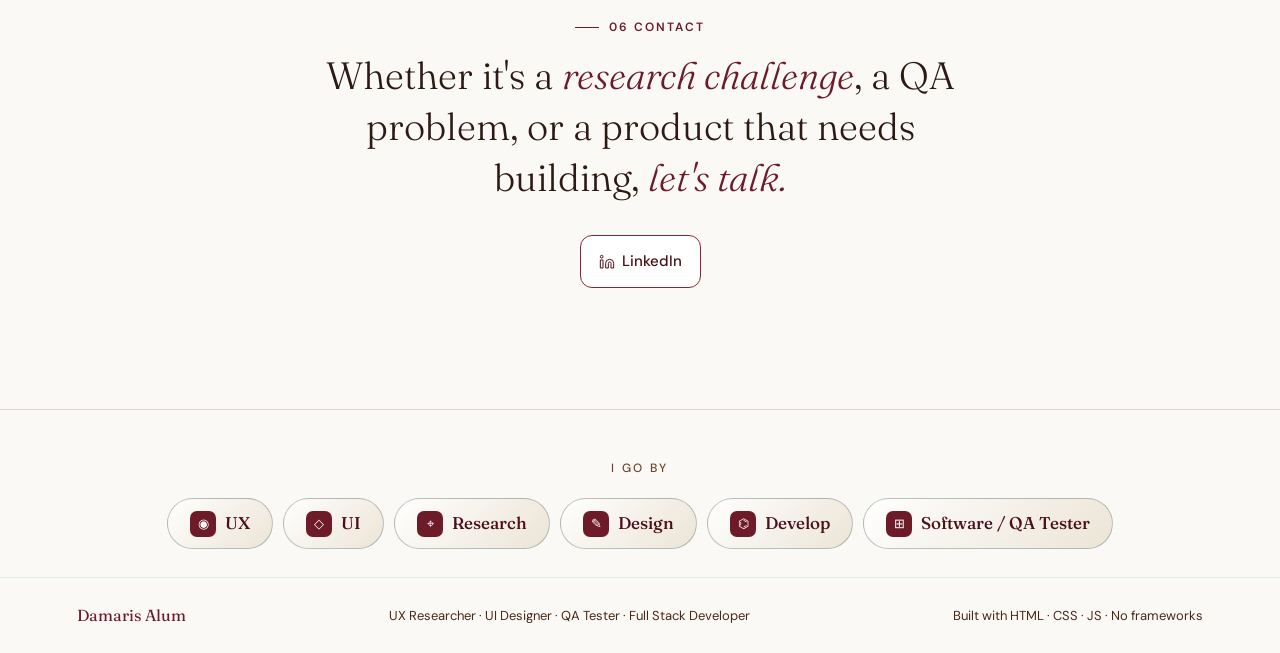
==== commit 98a9a69a: "Hero: hide monogram below 1200px, widen hero text, fix halo clipping - Hide .hero-visual for any vie" ====
--- a/index.html
+++ b/index.html
@@ -7,7 +7,7 @@
 <meta name="description" content="Damaris Alum, UX Researcher, UI Designer, QA Tester and Full Stack Developer. Six live deployed applications. Google UX certified. Code Institute Diploma.">
 <link rel="preconnect" href="https://fonts.googleapis.com">
 <link href="https://fonts.googleapis.com/css2?family=Fraunces:ital,opsz,wght@0,9..144,300;0,9..144,500;1,9..144,300&family=DM+Sans:wght@300;400;500&family=Asul:wght@400;700&family=Roboto:wght@300;400;500&family=Great+Vibes&display=swap" rel="stylesheet">
-<link rel="stylesheet" href="styles.css">
+<link rel="stylesheet" href="styles.css?v=3">
 </head>
 <body>
 
@@ -58,7 +58,7 @@
       </div>
     </div>
     <div class="hero-visual" aria-hidden="true">
-      <svg viewBox="0 0 440 440" class="hero-monogram" role="img">
+      <svg viewBox="-15 -15 470 470" class="hero-monogram" role="img">
         <title>Damaris Alum brand monogram, research, design, test, develop, test, ship, test, smile, research, design</title>
         <defs>
           <radialGradient id="brandGradient" cx="40%" cy="40%" r="65%">
--- a/styles.css
+++ b/styles.css
@@ -509,6 +509,16 @@
 .hero-availability::-webkit-scrollbar{display:none}
 @media(max-width:600px){
   .hero-availability{display:flex;flex-wrap:wrap;overflow-x:visible}
+}
+/* Hero monogram only appears at 1200px and up; below that the text uses the full width */
+@media(max-width:1199px){
+  .hero-visual{display:none}
+  .hero-inner{
+    grid-template-columns:1fr;
+    grid-template-areas:"chips" "text" "stats";
+    gap:18px;
+  }
+  .hero-text{max-width:900px;padding-right:0}
 }
 .hero-avail-pill{
   display:inline-flex;align-items:center;gap:6px;
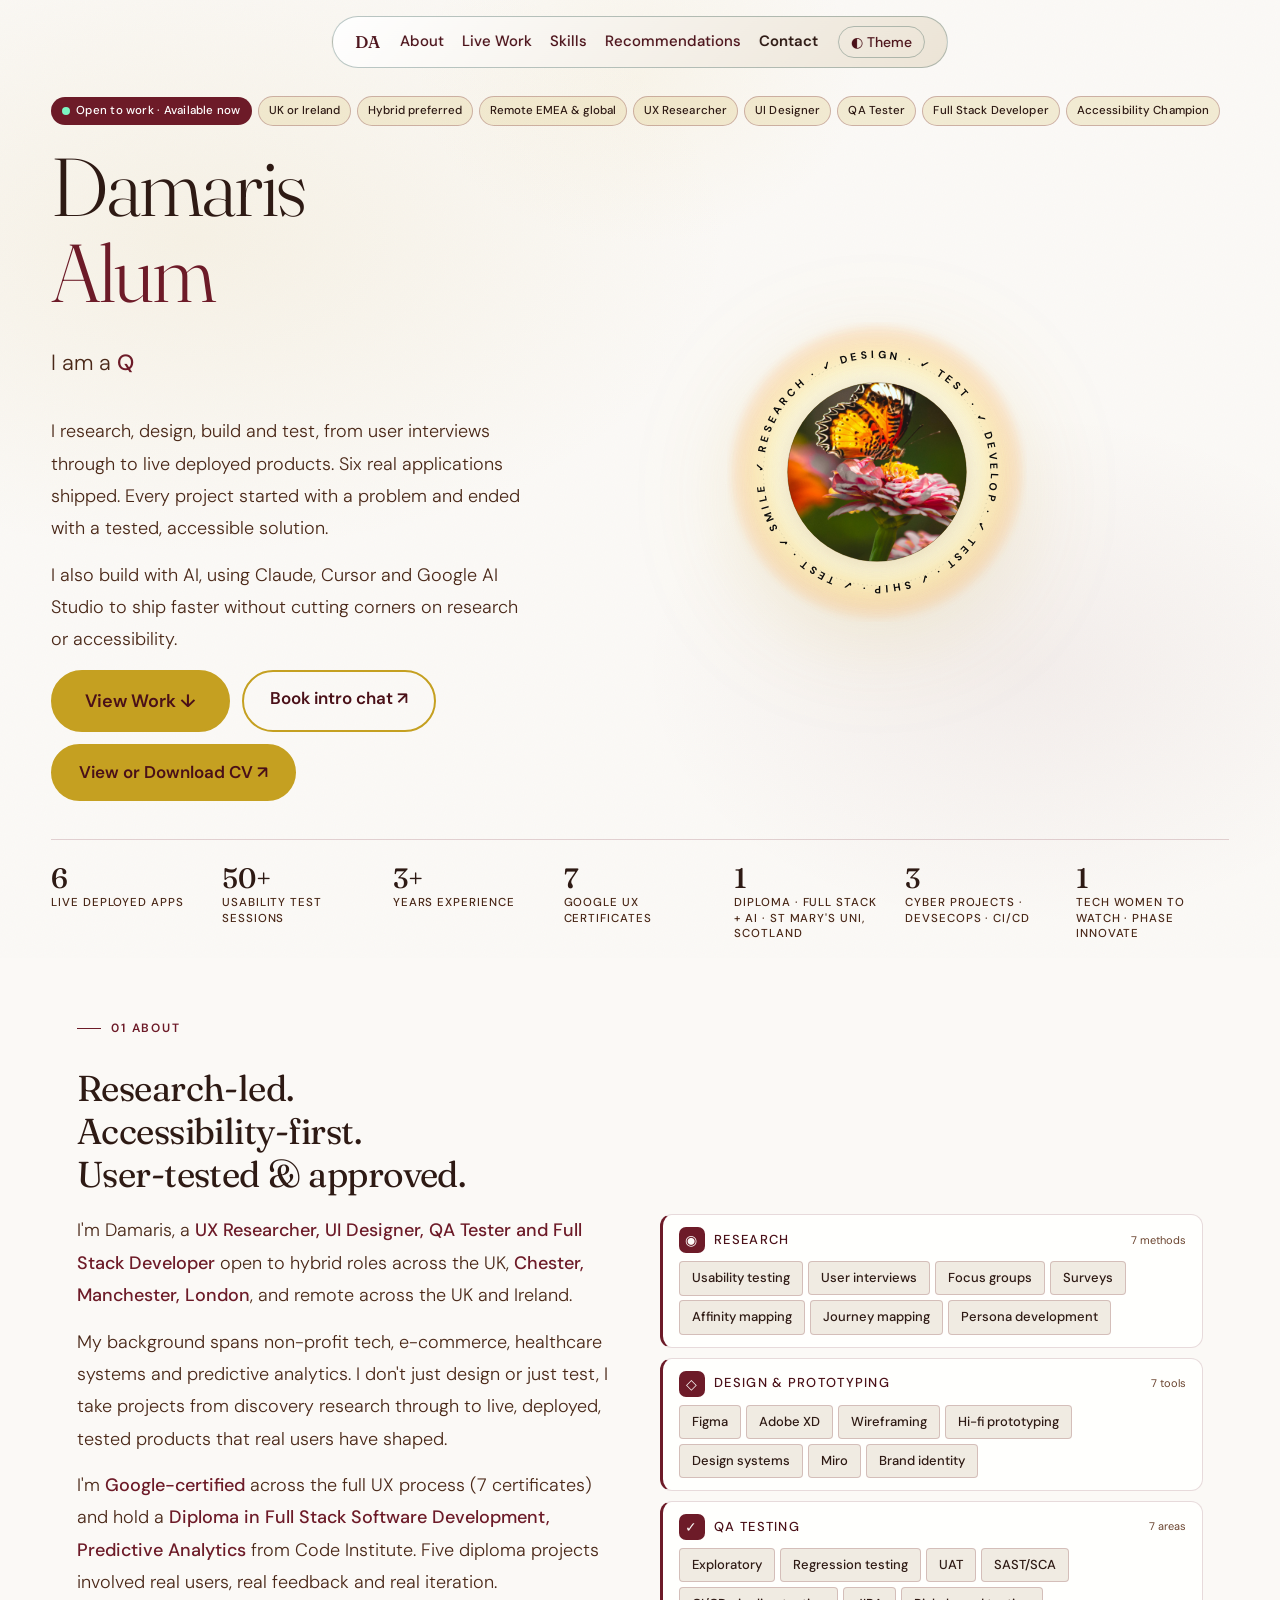
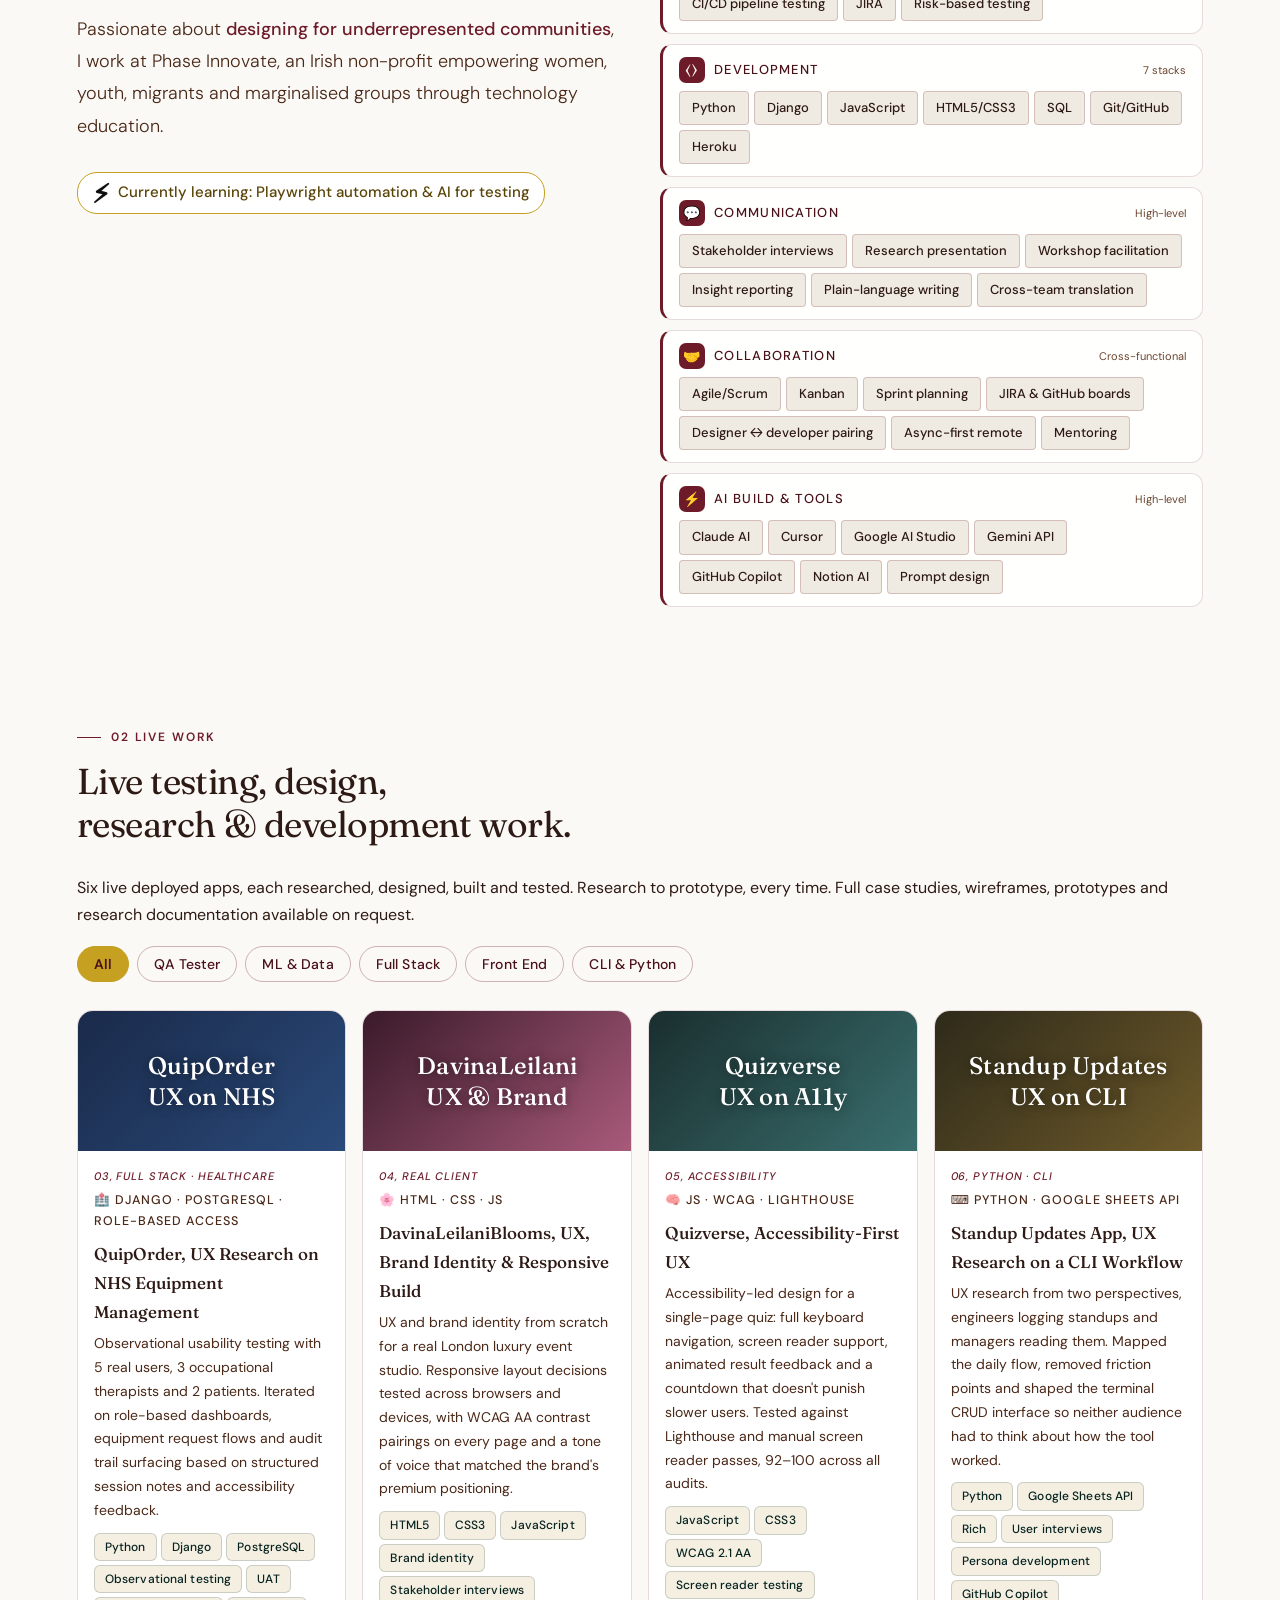
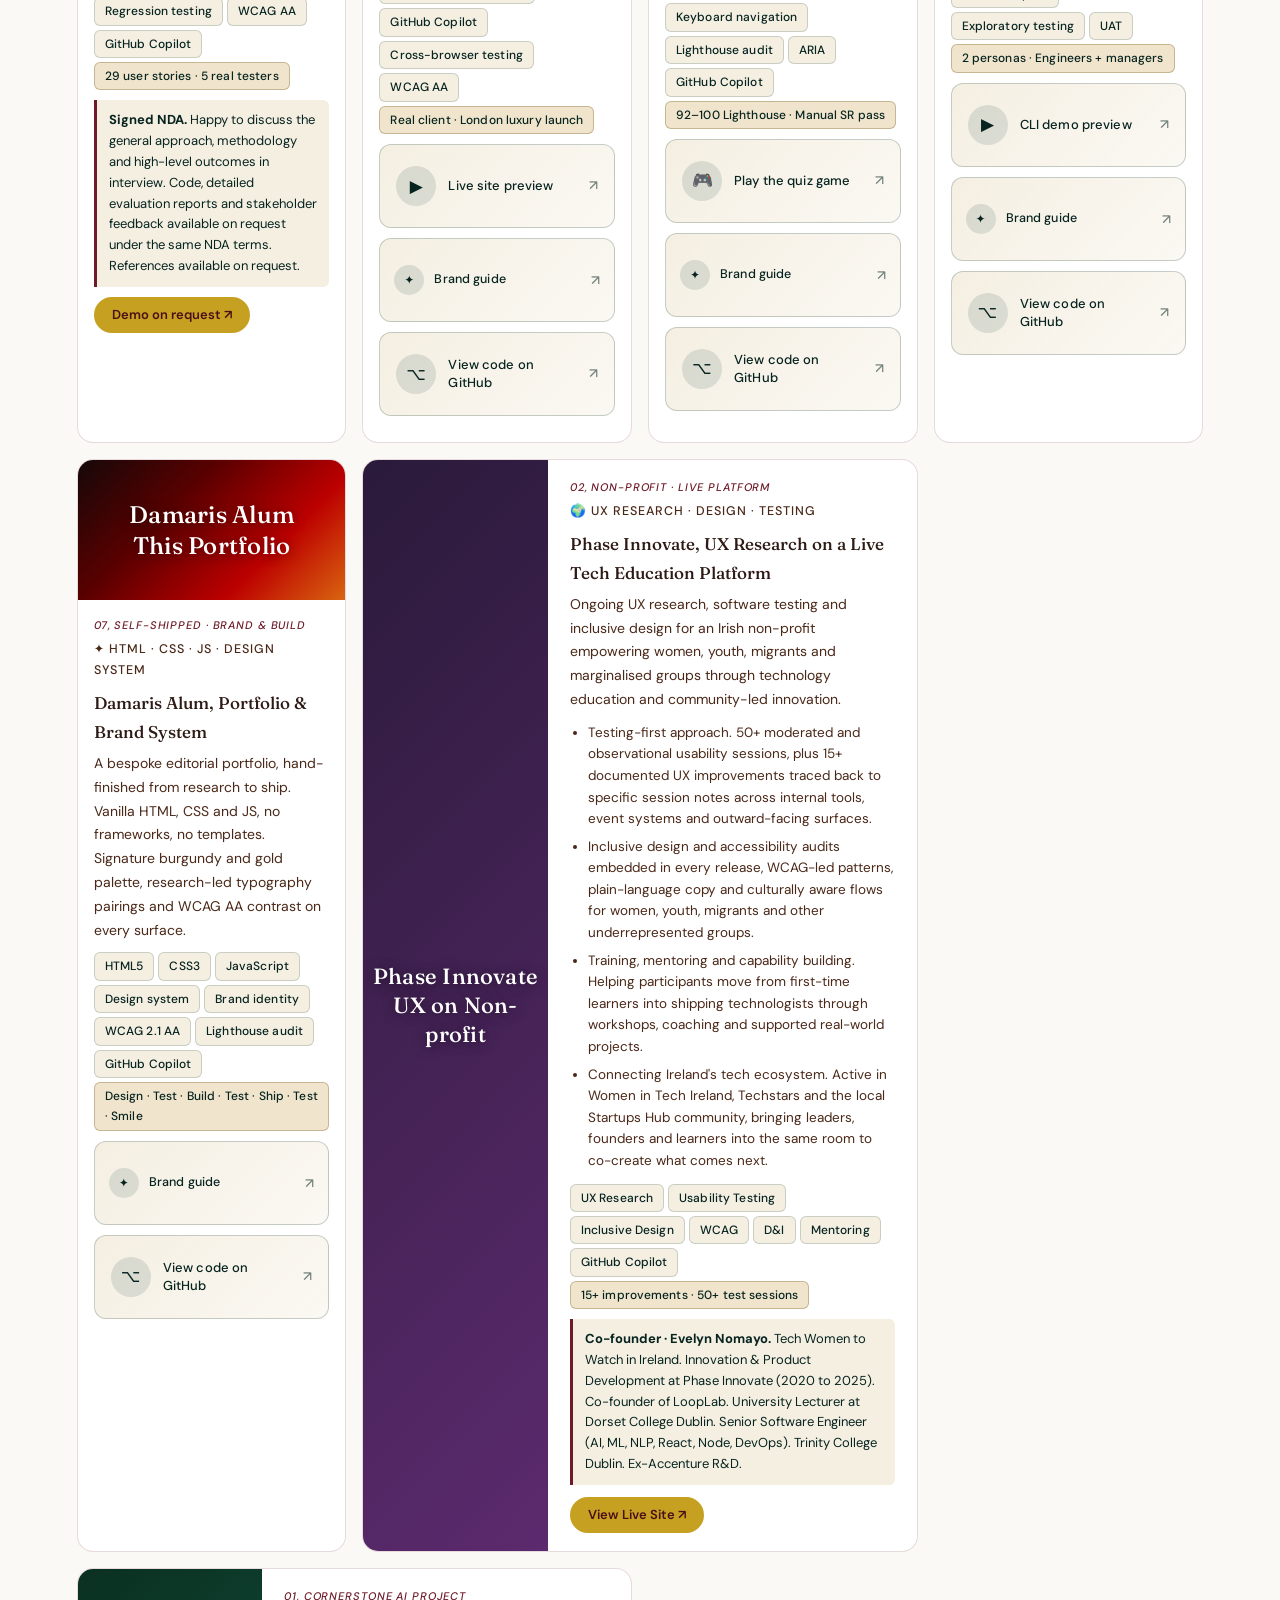
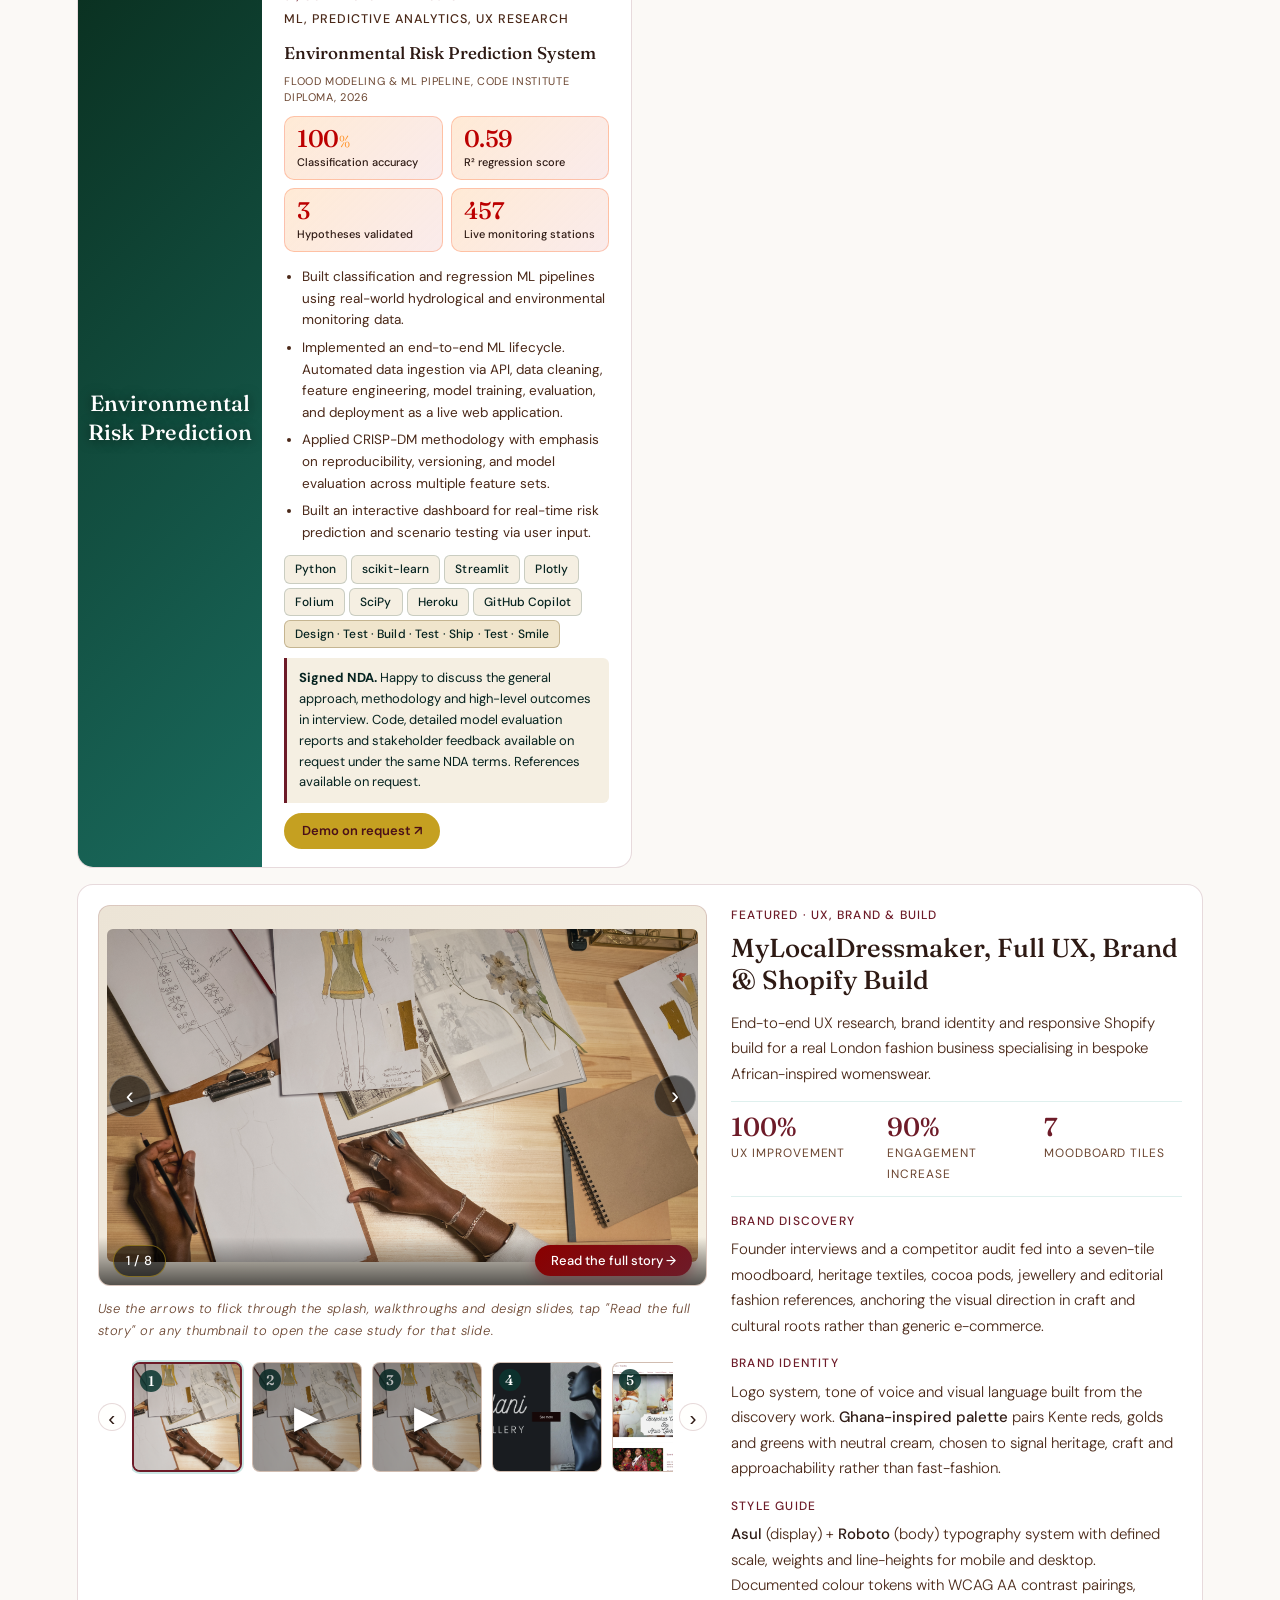
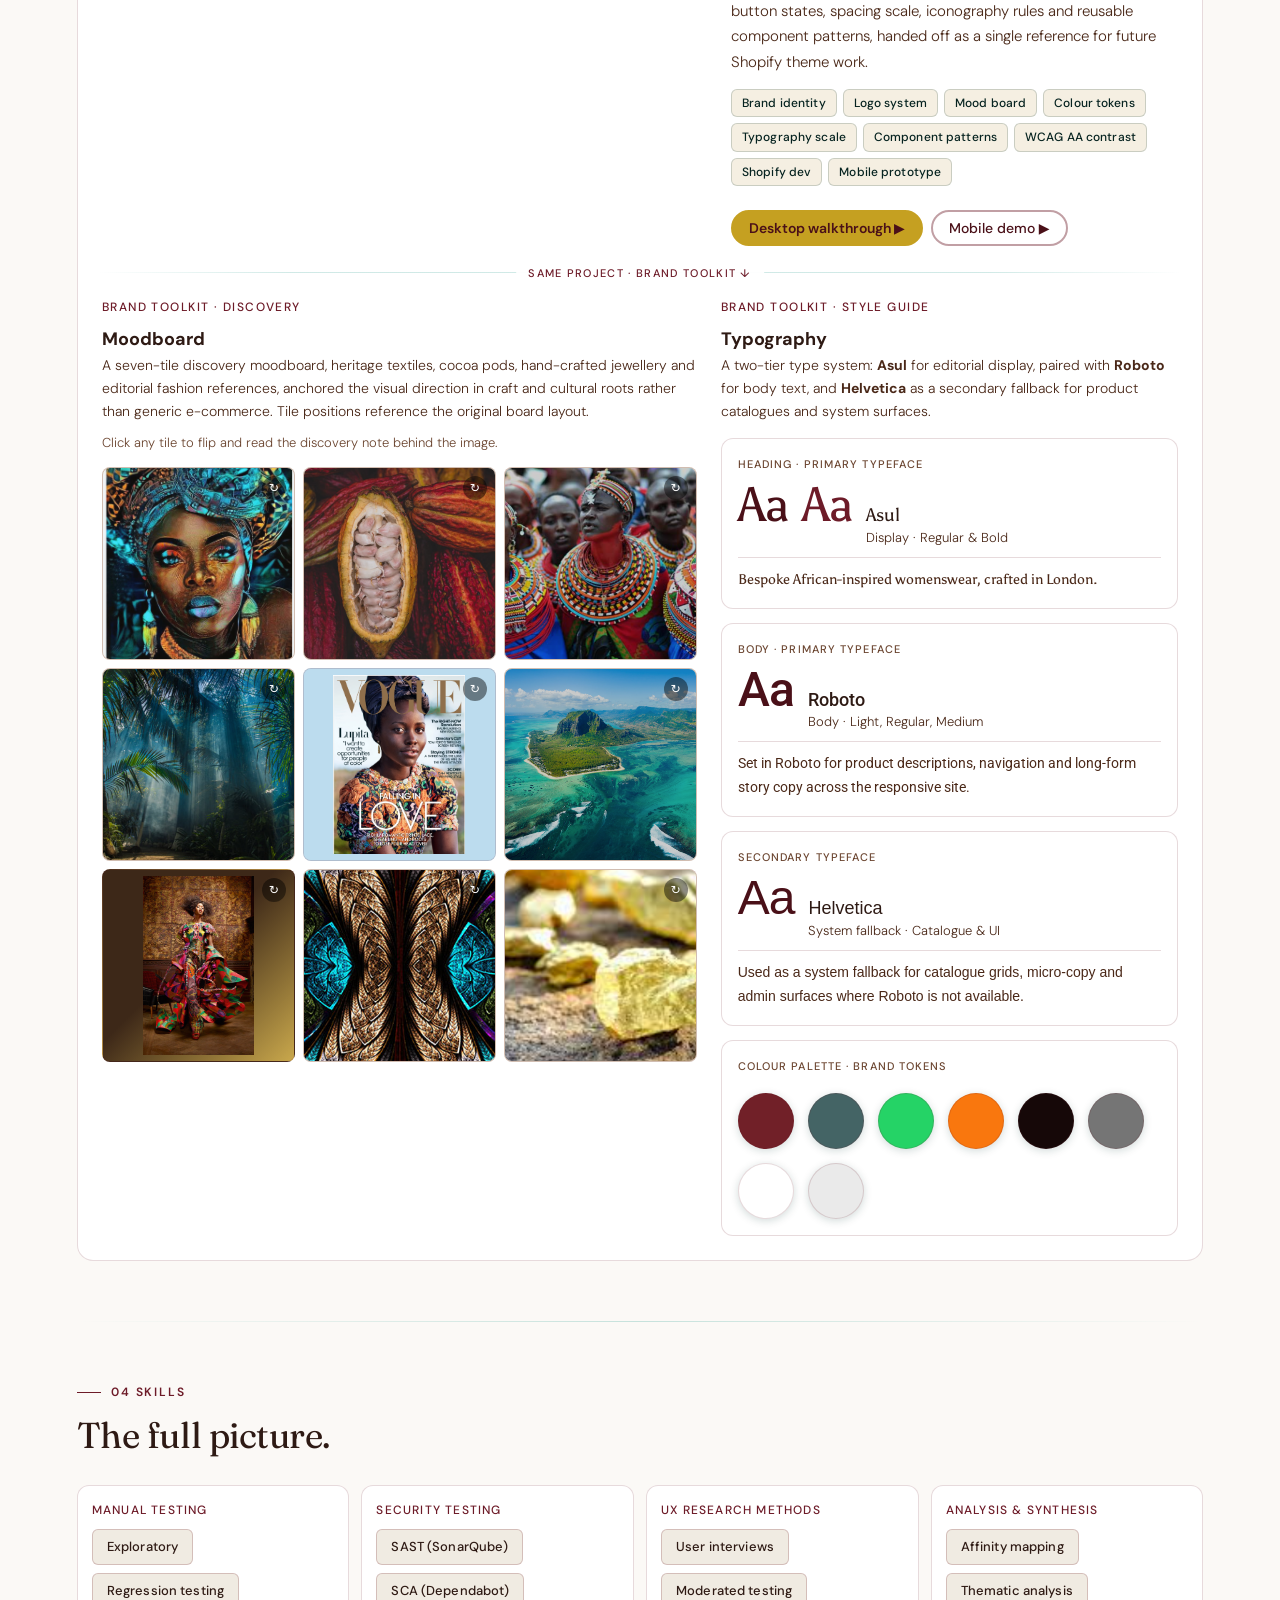
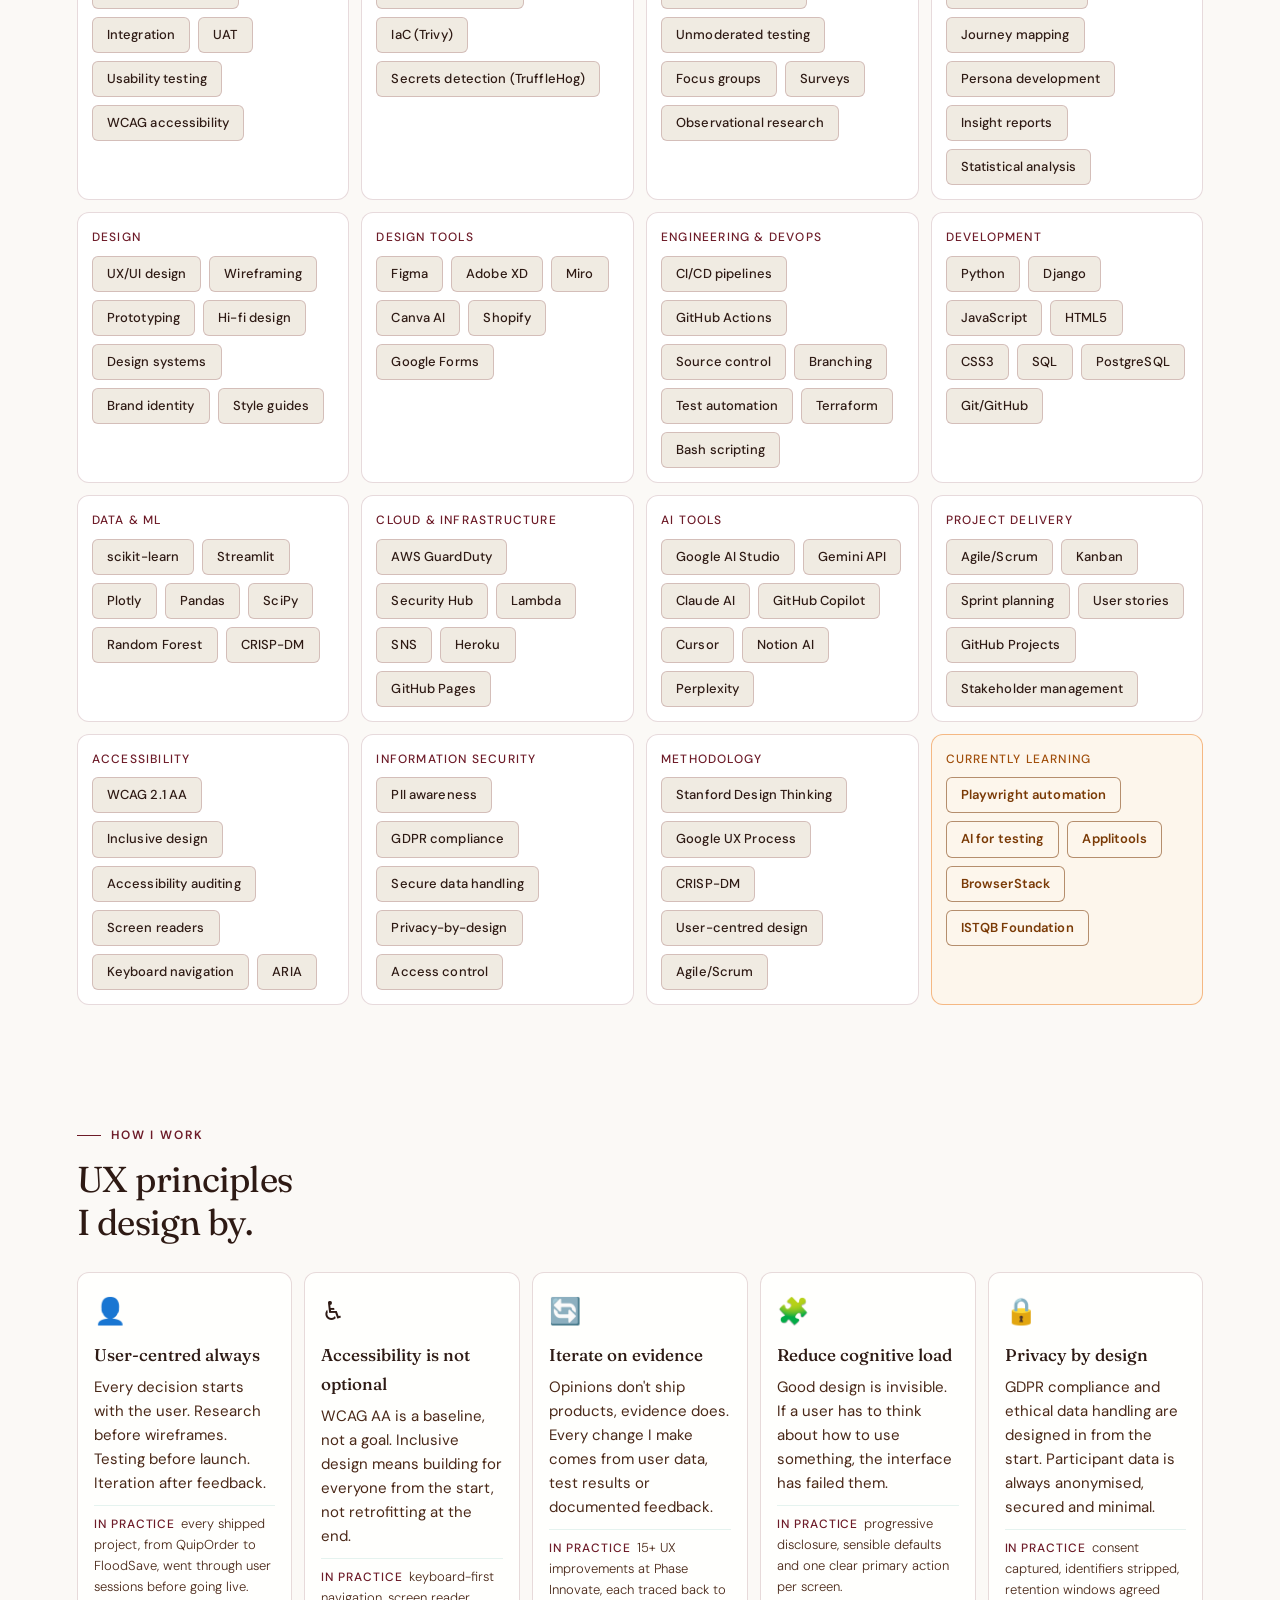
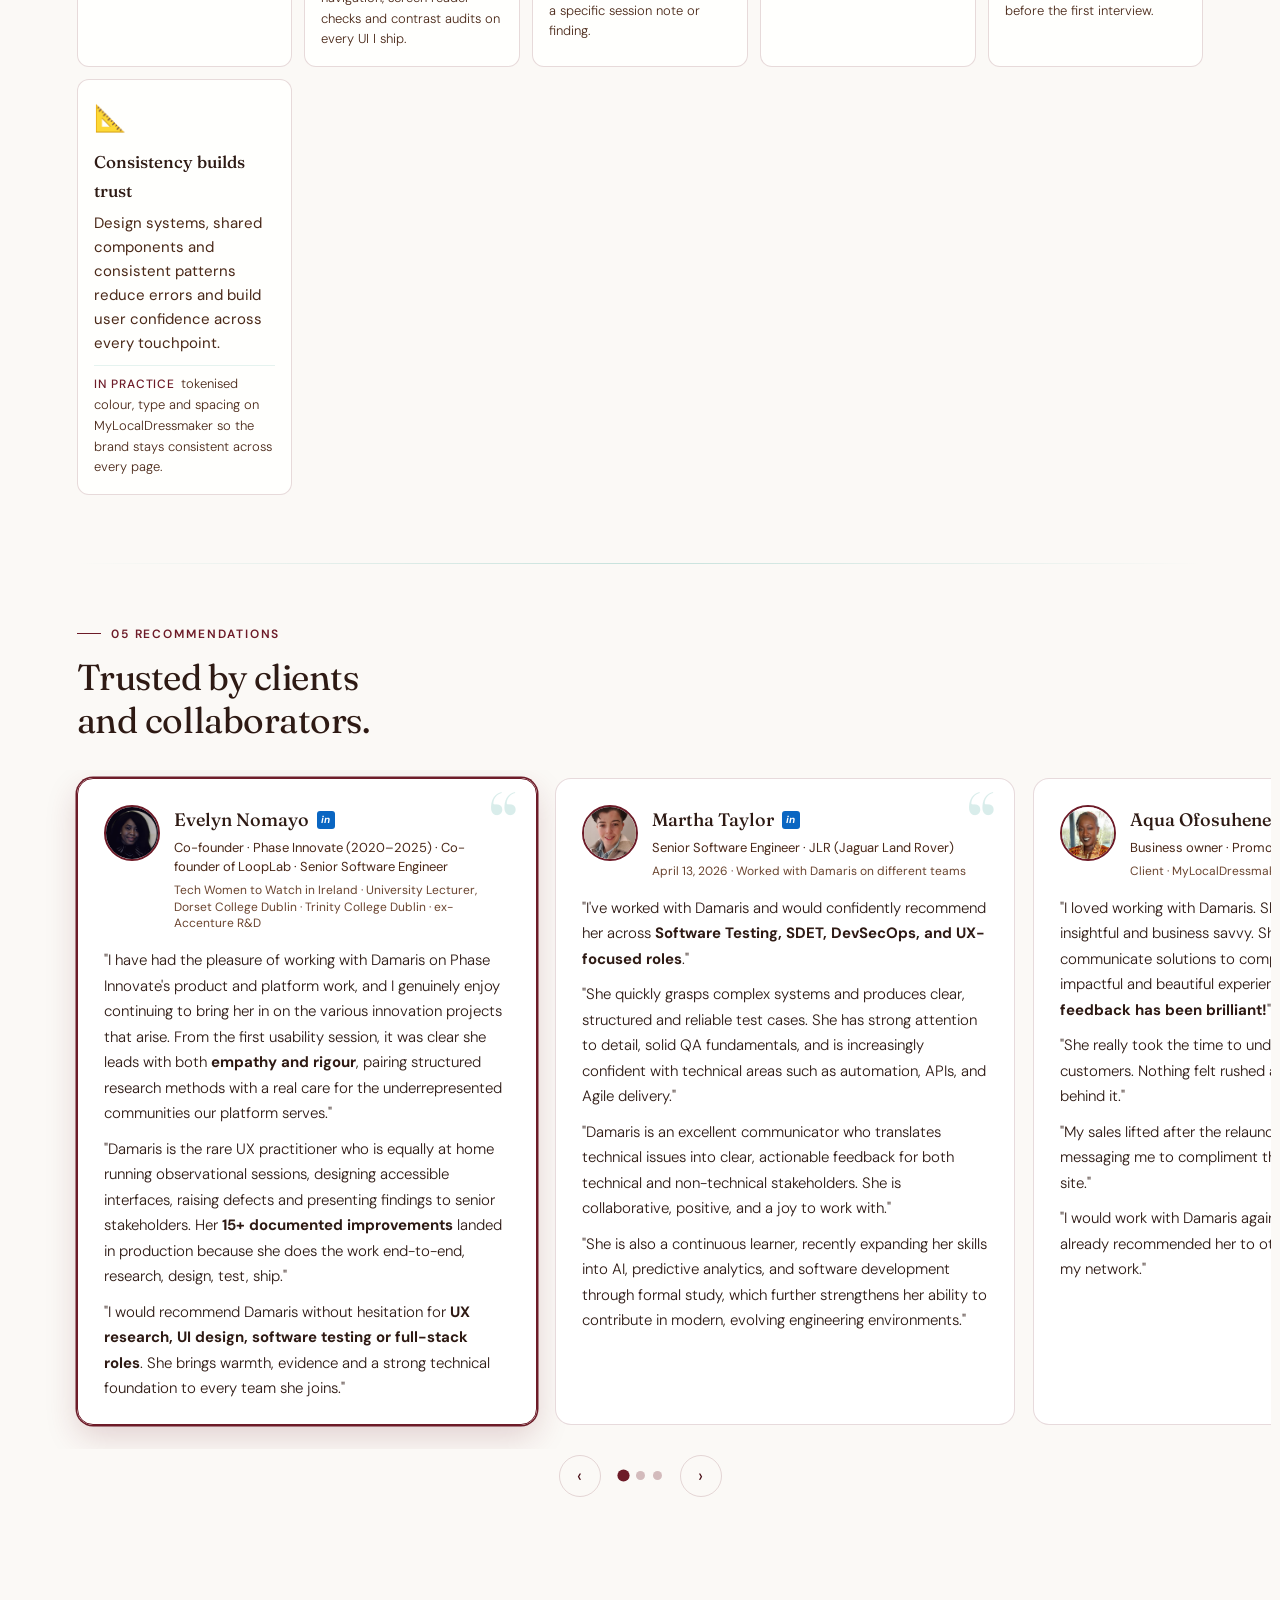
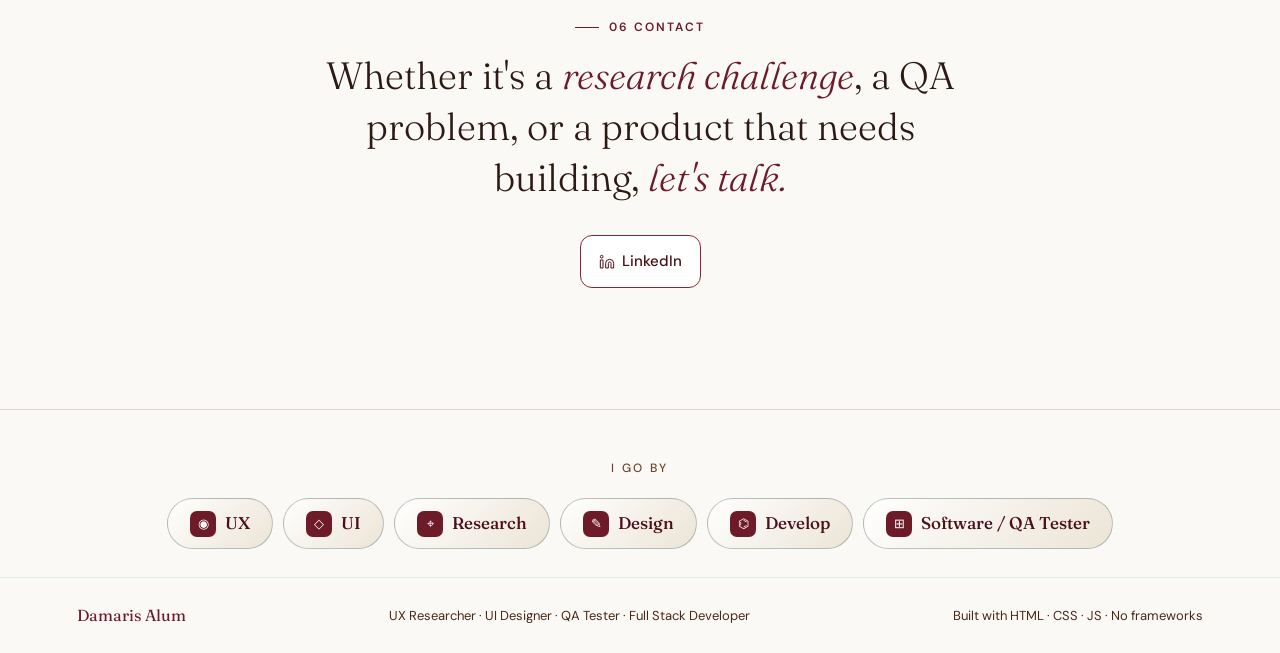
==== commit a1c6510f: "Dark-mode contrast + light-mode nav color + brand guide updates - Dark mode: readable ML stat chips " ====
--- a/index.html
+++ b/index.html
@@ -7,7 +7,7 @@
 <meta name="description" content="Damaris Alum, UX Researcher, UI Designer, QA Tester and Full Stack Developer. Six live deployed applications. Google UX certified. Code Institute Diploma.">
 <link rel="preconnect" href="https://fonts.googleapis.com">
 <link href="https://fonts.googleapis.com/css2?family=Fraunces:ital,opsz,wght@0,9..144,300;0,9..144,500;1,9..144,300&family=DM+Sans:wght@300;400;500&family=Asul:wght@400;700&family=Roboto:wght@300;400;500&family=Great+Vibes&display=swap" rel="stylesheet">
-<link rel="stylesheet" href="styles.css?v=3">
+<link rel="stylesheet" href="styles.css?v=8">
 </head>
 <body>
 
@@ -419,21 +419,21 @@
         <h3 class="ux-card-title">Environmental Risk Prediction System</h3>
         <p class="ux-card-desc" style="font-size:11px;color:var(--text-dim);text-transform:uppercase;letter-spacing:0.06em;margin-bottom:10px;line-height:1.5">Flood Modeling &amp; ML Pipeline, Code Institute Diploma, 2026</p>
         <div aria-label="Key results" style="display:flex;flex-wrap:wrap;gap:8px;margin:0 0 14px">
-          <div style="flex:1 1 calc(25% - 6px);min-width:110px;padding:10px 12px;border-radius:10px;background:linear-gradient(135deg,rgba(255,140,26,0.18),rgba(188,0,0,0.08));border:0.5px solid rgba(255,107,53,0.32)">
-            <div style="font-family:var(--serif);font-size:24px;line-height:1;color:#bc0000;font-weight:500;letter-spacing:-0.02em">100<span style="font-size:16px;color:#ff8c1a;font-weight:300">%</span></div>
-            <div style="font-size:11px;color:#2E1A14;line-height:1.3;font-weight:500;margin-top:4px">Classification accuracy</div>
-          </div>
-          <div style="flex:1 1 calc(25% - 6px);min-width:110px;padding:10px 12px;border-radius:10px;background:linear-gradient(135deg,rgba(255,140,26,0.18),rgba(188,0,0,0.08));border:0.5px solid rgba(255,107,53,0.32)">
-            <div style="font-family:var(--serif);font-size:24px;line-height:1;color:#bc0000;font-weight:500;letter-spacing:-0.02em">0.59</div>
-            <div style="font-size:11px;color:#2E1A14;line-height:1.3;font-weight:500;margin-top:4px">R² regression score</div>
-          </div>
-          <div style="flex:1 1 calc(25% - 6px);min-width:110px;padding:10px 12px;border-radius:10px;background:linear-gradient(135deg,rgba(255,140,26,0.18),rgba(188,0,0,0.08));border:0.5px solid rgba(255,107,53,0.32)">
-            <div style="font-family:var(--serif);font-size:24px;line-height:1;color:#bc0000;font-weight:500;letter-spacing:-0.02em">3</div>
-            <div style="font-size:11px;color:#2E1A14;line-height:1.3;font-weight:500;margin-top:4px">Hypotheses validated</div>
-          </div>
-          <div style="flex:1 1 calc(25% - 6px);min-width:110px;padding:10px 12px;border-radius:10px;background:linear-gradient(135deg,rgba(255,140,26,0.18),rgba(188,0,0,0.08));border:0.5px solid rgba(255,107,53,0.32)">
-            <div style="font-family:var(--serif);font-size:24px;line-height:1;color:#bc0000;font-weight:500;letter-spacing:-0.02em">457</div>
-            <div style="font-size:11px;color:#2E1A14;line-height:1.3;font-weight:500;margin-top:4px">Live monitoring stations</div>
+          <div class="ml-stat" style="flex:1 1 calc(25% - 6px);min-width:110px;padding:10px 12px;border-radius:10px;background:linear-gradient(135deg,rgba(255,140,26,0.18),rgba(188,0,0,0.08));border:0.5px solid rgba(255,107,53,0.32)">
+            <div class="ml-stat-num" style="font-family:var(--serif);font-size:24px;line-height:1;color:#bc0000;font-weight:500;letter-spacing:-0.02em">100<span style="font-size:16px;color:#ff8c1a;font-weight:300">%</span></div>
+            <div class="ml-stat-label" style="font-size:11px;color:#2E1A14;line-height:1.3;font-weight:500;margin-top:4px">Classification accuracy</div>
+          </div>
+          <div class="ml-stat" style="flex:1 1 calc(25% - 6px);min-width:110px;padding:10px 12px;border-radius:10px;background:linear-gradient(135deg,rgba(255,140,26,0.18),rgba(188,0,0,0.08));border:0.5px solid rgba(255,107,53,0.32)">
+            <div class="ml-stat-num" style="font-family:var(--serif);font-size:24px;line-height:1;color:#bc0000;font-weight:500;letter-spacing:-0.02em">0.59</div>
+            <div class="ml-stat-label" style="font-size:11px;color:#2E1A14;line-height:1.3;font-weight:500;margin-top:4px">R² regression score</div>
+          </div>
+          <div class="ml-stat" style="flex:1 1 calc(25% - 6px);min-width:110px;padding:10px 12px;border-radius:10px;background:linear-gradient(135deg,rgba(255,140,26,0.18),rgba(188,0,0,0.08));border:0.5px solid rgba(255,107,53,0.32)">
+            <div class="ml-stat-num" style="font-family:var(--serif);font-size:24px;line-height:1;color:#bc0000;font-weight:500;letter-spacing:-0.02em">3</div>
+            <div class="ml-stat-label" style="font-size:11px;color:#2E1A14;line-height:1.3;font-weight:500;margin-top:4px">Hypotheses validated</div>
+          </div>
+          <div class="ml-stat" style="flex:1 1 calc(25% - 6px);min-width:110px;padding:10px 12px;border-radius:10px;background:linear-gradient(135deg,rgba(255,140,26,0.18),rgba(188,0,0,0.08));border:0.5px solid rgba(255,107,53,0.32)">
+            <div class="ml-stat-num" style="font-family:var(--serif);font-size:24px;line-height:1;color:#bc0000;font-weight:500;letter-spacing:-0.02em">457</div>
+            <div class="ml-stat-label" style="font-size:11px;color:#2E1A14;line-height:1.3;font-weight:500;margin-top:4px">Live monitoring stations</div>
           </div>
         </div>
         <ul style="font-size:13.5px;color:var(--text-muted);line-height:1.6;margin:0 0 12px 18px;padding:0">
@@ -932,7 +932,7 @@
       <section style="padding:48px 44px 36px;background:linear-gradient(135deg,#160808,#5a0000 45%,#bc0000 80%,#d96510);color:#FBF9F6;position:relative;overflow:hidden">
         <div style="font-size:11px;text-transform:uppercase;letter-spacing:0.18em;color:#FFE56A;font-weight:500;margin-bottom:14px">Brand Guide · Damaris Alum · 2026</div>
         <h2 id="brandModalTitle" style="font-family:var(--serif);font-size:clamp(28px,4vw,44px);font-weight:300;line-height:1.15;letter-spacing:-0.02em;margin:0 0 18px;color:#FBF9F6">A signature studio practice.<br><em style="color:#FFE56A;font-weight:300">Bespoke. Considered. Evidence-led.</em></h2>
-        <p style="font-size:16px;line-height:1.7;color:rgba(251,249,246,0.94);max-width:680px;margin:0">A research-led portfolio crafted as a single editorial artefact. Every page, every type pairing, every micro-interaction is deliberate, accessible, and rooted in design heritage from London, Manchester and Dublin.</p>
+        <p style="font-size:16px;line-height:1.7;color:rgba(251,249,246,0.94);max-width:680px;margin:0">A research-led portfolio crafted as a single editorial artefact. Every page, every type pairing, every micro-interaction is deliberate, accessible, and rooted in design heritage across the UK and Ireland — Chester, Manchester, London and Dublin.</p>
       </section>
 
       <!-- Essence -->
@@ -946,7 +946,7 @@
       <section style="padding:36px 44px;border-bottom:0.5px solid rgba(109,27,40,0.18)">
         <div style="font-size:11px;text-transform:uppercase;letter-spacing:0.14em;color:#6D1B28;font-weight:500;margin-bottom:10px">02 · Palette</div>
         <h3 style="font-family:var(--serif);font-size:26px;font-weight:400;color:#0d0d0d;margin:0 0 10px;letter-spacing:-0.015em">A wardrobe, not a palette.</h3>
-        <p style="font-size:14.5px;line-height:1.75;color:#3a2a26;margin:0 0 22px;max-width:700px;font-style:italic">Burgundy for heritage. Gold for the moments that matter. Teal for the trust between client and craft. Cream for the breath in between. Charcoal for the things that anchor without ever pulling focus. <strong style="font-style:normal;color:#6D1B28">Hand-mixed, never generated</strong> — the kind of palette you only assemble after a decade of looking at colour.</p>
+        <p style="font-size:14.5px;line-height:1.75;color:#3a2a26;margin:0 0 22px;max-width:700px;font-style:italic">Burgundy for heritage. Gold for the moments that matter. Teal for the trust between client and craft. Cream for the breath in between. Charcoal for the things that anchor without ever pulling focus. Espresso for the active state — where the eye already is, warm and quiet, never red. <strong style="font-style:normal;color:#6D1B28">Hand-mixed, never generated</strong> — the kind of palette you only assemble after a decade of looking at colour.</p>
         <div style="display:grid;grid-template-columns:repeat(auto-fit,minmax(140px,1fr));gap:12px">
           <div style="border-radius:12px;overflow:hidden;border:0.5px solid rgba(13,13,13,0.08);background:#fff">
             <div style="height:80px;background:#6D1B28"></div>
@@ -971,6 +971,10 @@
           <div style="border-radius:12px;overflow:hidden;border:0.5px solid rgba(13,13,13,0.08);background:#fff">
             <div style="height:80px;background:#0d0d0d"></div>
             <div style="padding:10px 12px"><div style="font-family:var(--serif);font-size:14px;color:#0d0d0d;font-weight:500">Charcoal</div><div style="font-size:11px;color:#6e6e6e;letter-spacing:0.04em">#0d0d0d · Anchor</div></div>
+          </div>
+          <div style="border-radius:12px;overflow:hidden;border:0.5px solid rgba(13,13,13,0.08);background:#fff">
+            <div style="height:80px;background:#2E1A14"></div>
+            <div style="padding:10px 12px"><div style="font-family:var(--serif);font-size:14px;color:#0d0d0d;font-weight:500">Espresso</div><div style="font-size:11px;color:#6e6e6e;letter-spacing:0.04em">#2E1A14 · Active nav · Hover</div></div>
           </div>
           <div style="border-radius:12px;overflow:hidden;border:0.5px solid rgba(13,13,13,0.08);background:#fff">
             <div style="height:80px;background:linear-gradient(90deg,#6D1B28 50%,#5fc7b8 50%)" aria-hidden="true"></div>
--- a/styles.css
+++ b/styles.css
@@ -91,7 +91,7 @@
 
 /* Active nav link via aria-current (set by JS scroll-spy) */
 .nav-links a[aria-current="page"]{color:var(--teal);font-weight:600}
-[data-theme="light"] .nav-links a[aria-current="page"]{color:#ff7058}
+[data-theme="light"] .nav-links a[aria-current="page"]{color:#2E1A14}
 
 /* Visually-hidden utility for sr-only labels */
 .visually-hidden{
@@ -152,7 +152,7 @@
 }
 [data-theme="light"] .nav-links a{color:#4a1018}
 .nav-links a:hover{color:var(--teal)}
-[data-theme="light"] .nav-links a:hover{color:#ff7058}
+[data-theme="light"] .nav-links a:hover{color:#2E1A14}
 .theme-btn{
   background:transparent;
   border:1px solid var(--card-border);
@@ -167,7 +167,7 @@
   border-color:var(--teal);color:var(--teal);outline:2px solid var(--teal);outline-offset:2px;
 }
 [data-theme="light"] .theme-btn:hover,[data-theme="light"] .theme-btn:focus{
-  border-color:#ff7058;color:#ff7058;outline-color:#ff7058;
+  border-color:#2E1A14;color:#2E1A14;outline-color:#2E1A14;
 }
 
 /* ── HERO ── */
@@ -1661,9 +1661,9 @@
 /* Currently Learning, cream + tangerine accent, WCAG-AA both themes */
 .skill-block-learning{
   border-color:rgba(237,124,28,0.5)!important;
-  background:#fdf6ec!important;
-}
-.skill-block-learning .skill-block-title{color:#a04e0a}
+  background:linear-gradient(135deg,#2a1810,#160d07)!important;
+}
+.skill-block-learning .skill-block-title{color:#ffbf66}
 [data-theme="light"] .skill-block-learning{background:#fdf6ec!important}
 [data-theme="light"] .skill-block-learning .skill-block-title{color:#a04e0a}
 /* Currently Learning tags — colourblind-aware: warm yellow on dark warm-brown
@@ -1680,10 +1680,10 @@
   border-color:rgba(122,58,6,0.55)!important;
 }
 [data-theme="dark"] .sk-learning{
-  color:#ffd966!important;
-  background:#2a1810!important;
-  border:1px solid #ffae3a!important;
-  font-weight:600;
+  color:#ffdca8!important;
+  background:rgba(255,178,80,0.12)!important;
+  border:1px solid rgba(255,178,80,0.42)!important;
+  font-weight:500;
 }
 .sk-learning:hover{
   background:#ed7c1c!important;color:#fff!important;
@@ -1693,7 +1693,7 @@
   background:#7a3a06!important;color:#fff!important;border-color:#7a3a06!important;
 }
 [data-theme="dark"] .sk-learning:hover{
-  background:#ffae3a!important;color:#2a1810!important;border-color:#ffae3a!important;
+  background:#ffc266!important;color:#1a0f08!important;border-color:#ffc266!important;
 }
 
 /* ── CONTACT ── */
@@ -2139,3 +2139,12 @@
   outline:2px solid #1a6b5e;outline-offset:2px;
 }
 
+/* ML result stat chips: readable in dark mode (light mode keeps inline colors) */
+:root:not([data-theme="light"]) .ml-stat{
+  background:linear-gradient(135deg,rgba(20,12,8,0.55),rgba(10,6,4,0.45))!important;
+  border-color:rgba(255,157,77,0.28)!important;
+}
+:root:not([data-theme="light"]) .ml-stat-num{color:#ffc98a!important}
+:root:not([data-theme="light"]) .ml-stat-num span{color:#ffe1bd!important}
+:root:not([data-theme="light"]) .ml-stat-label{color:#f3ece4!important}
+
